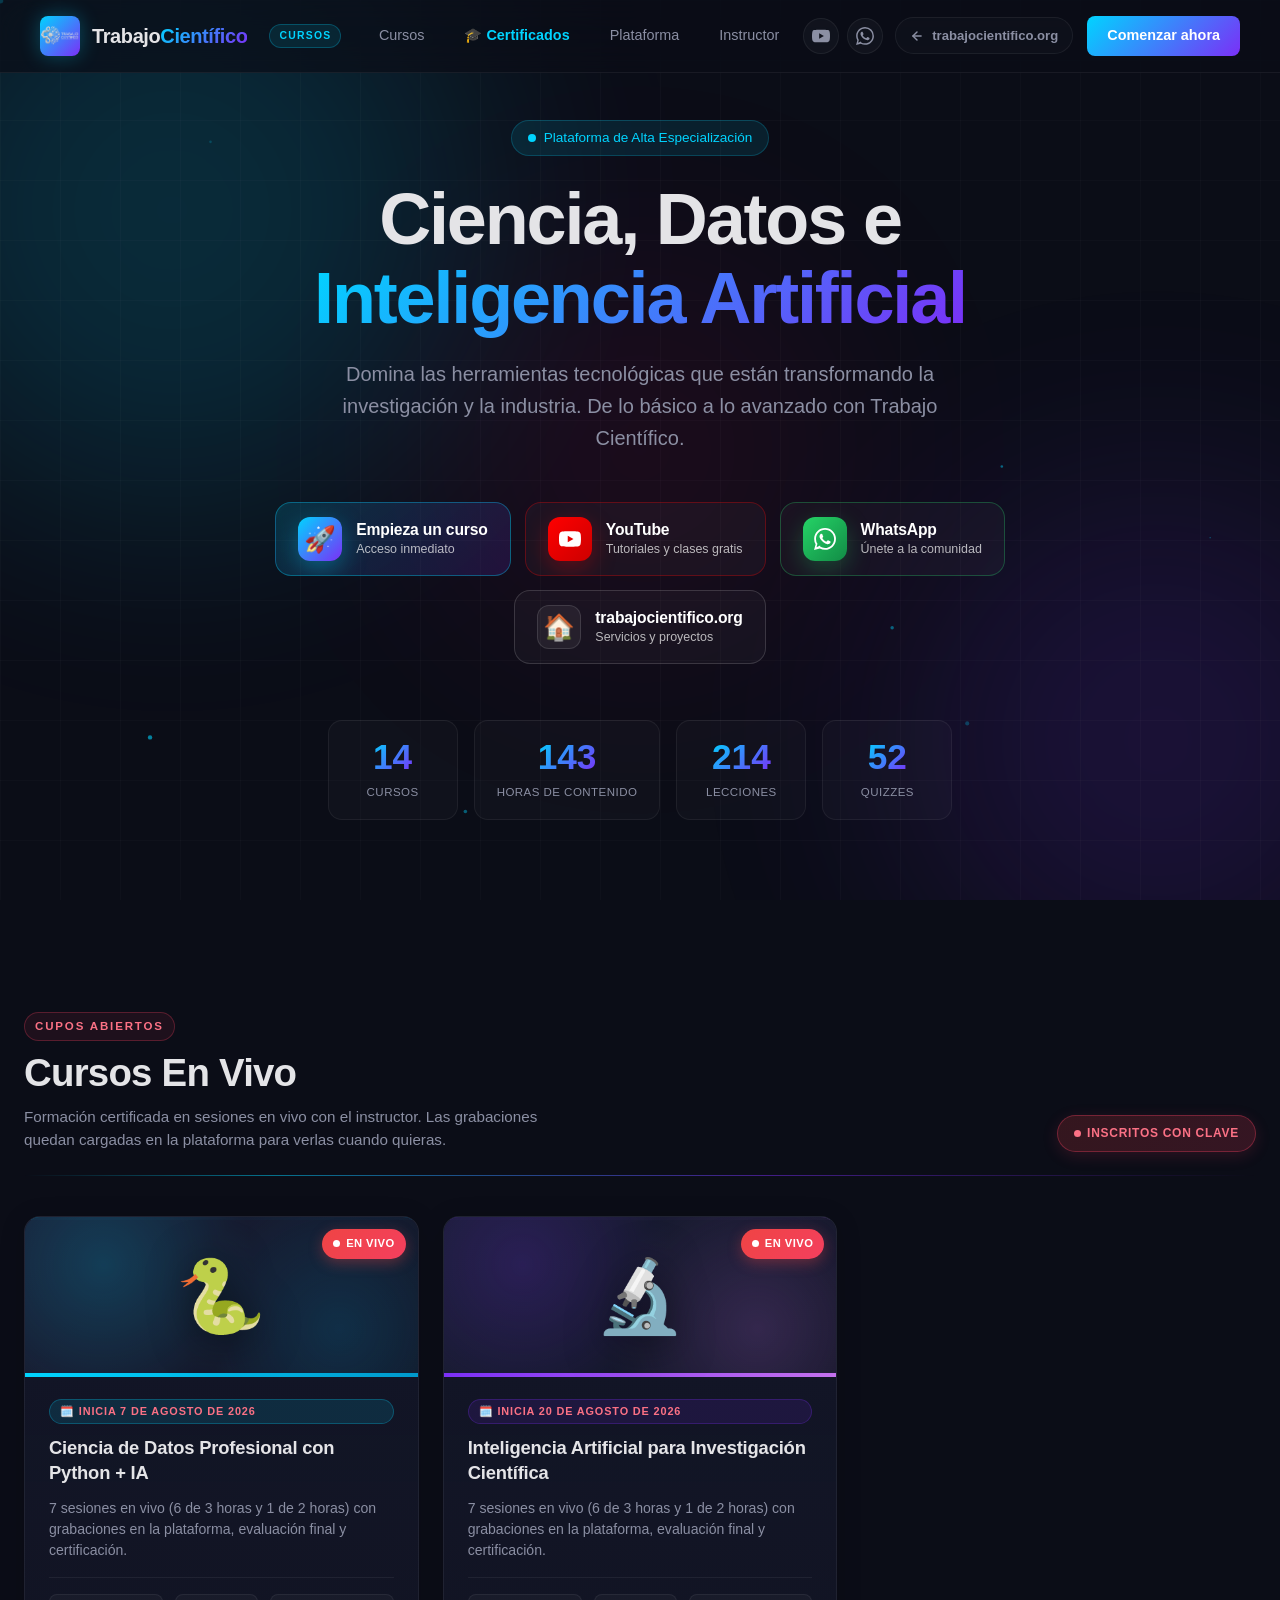
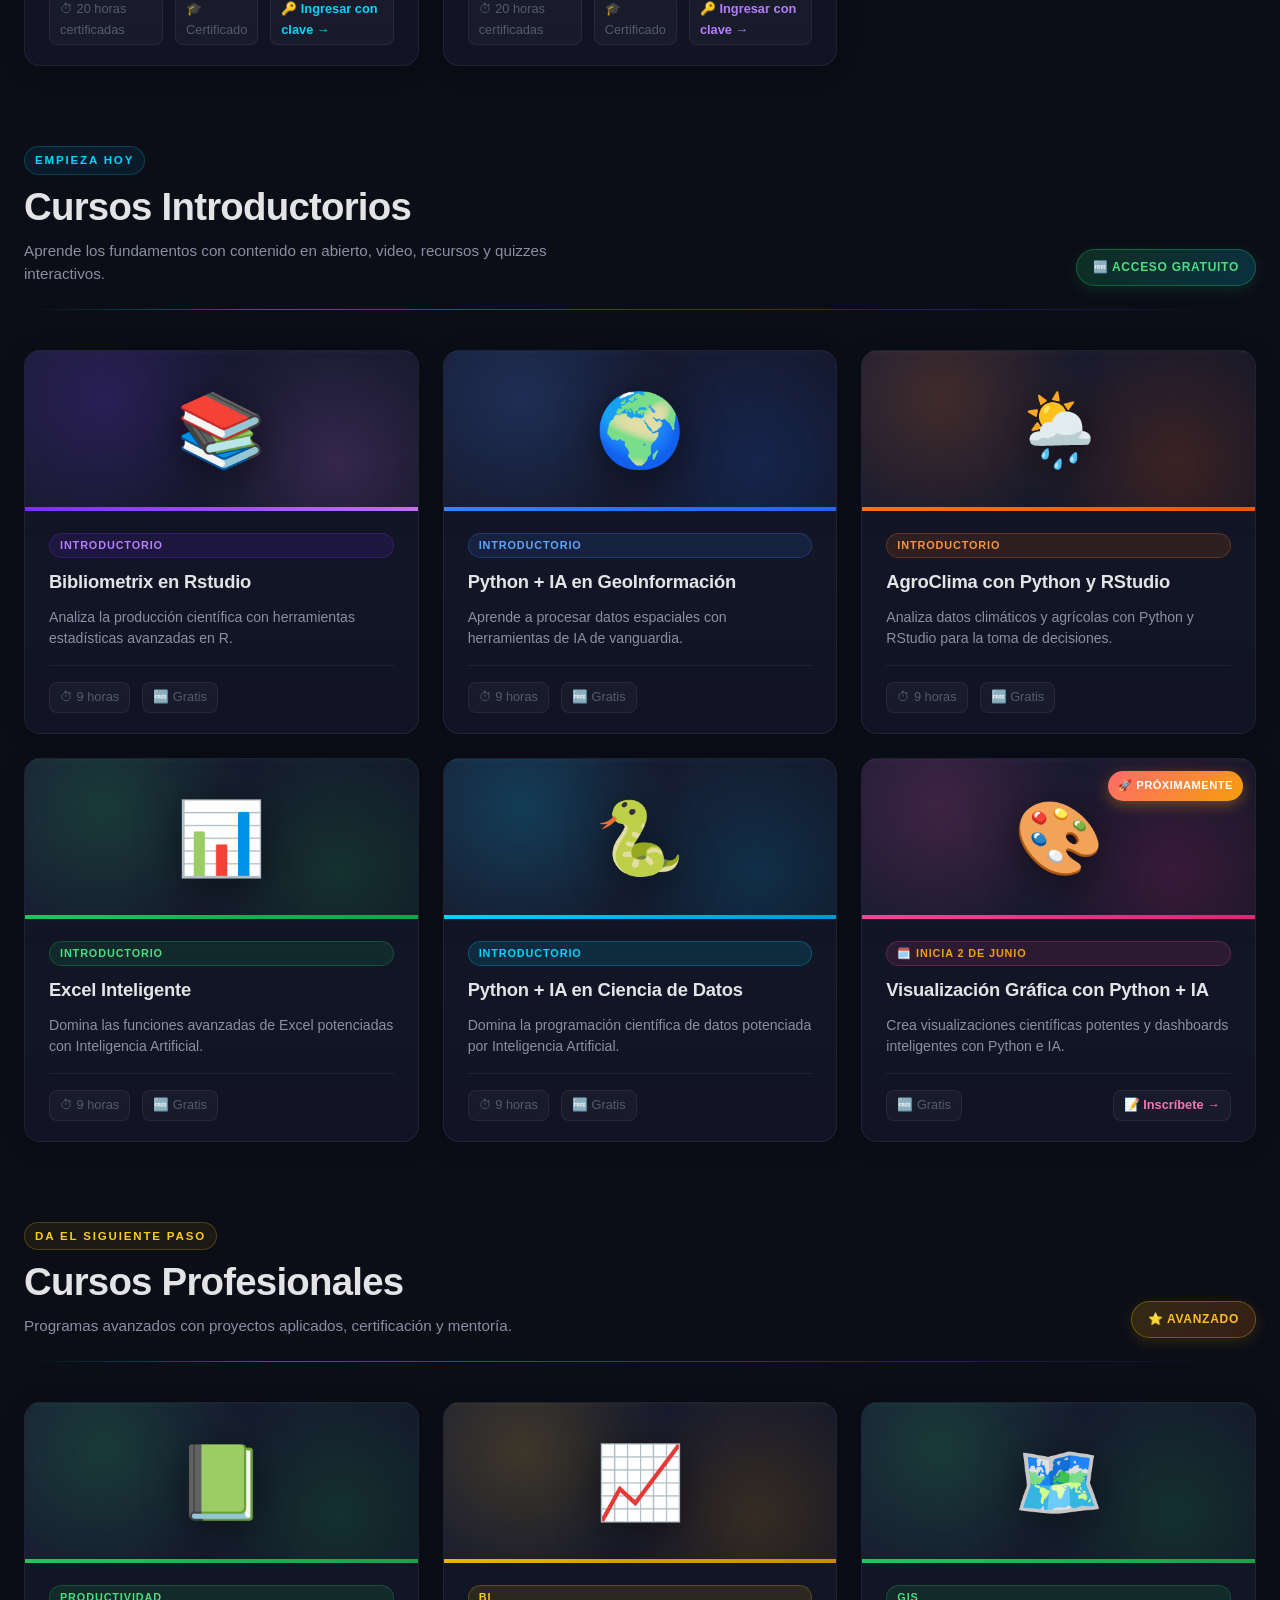
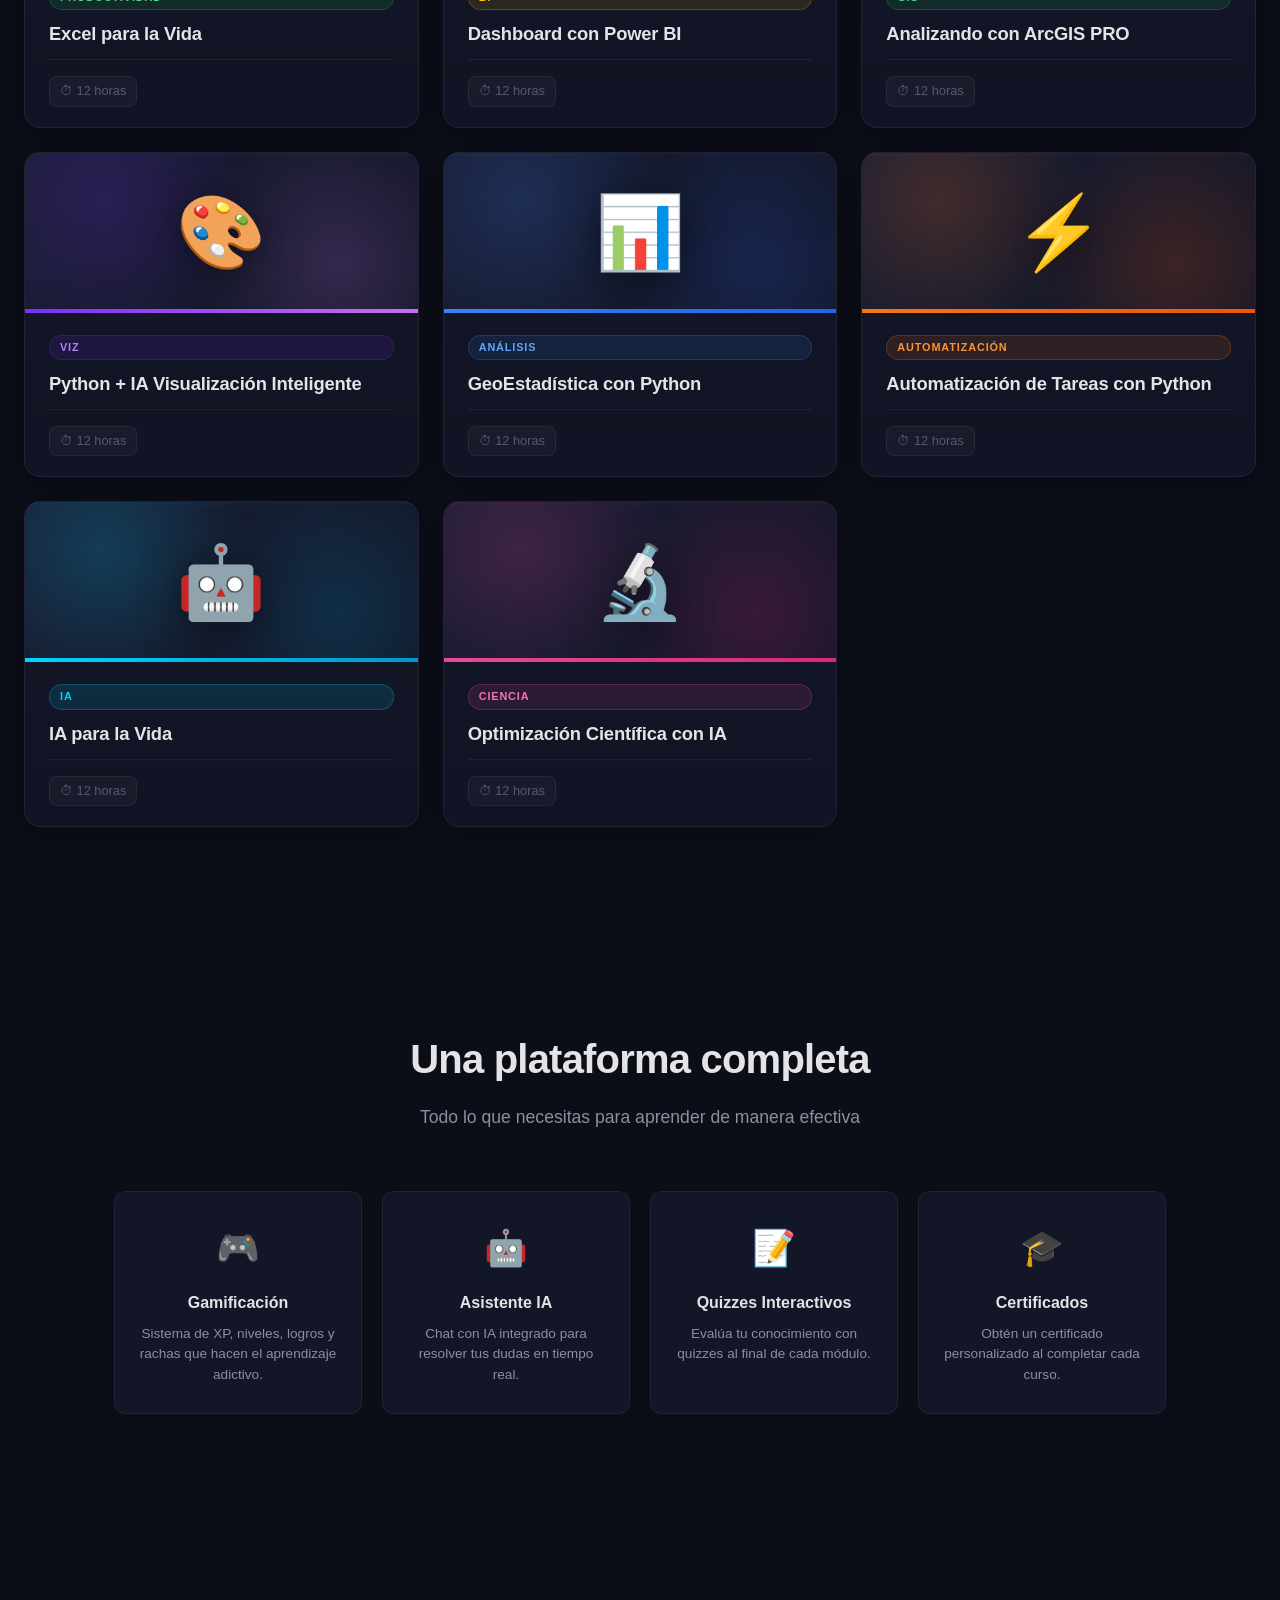
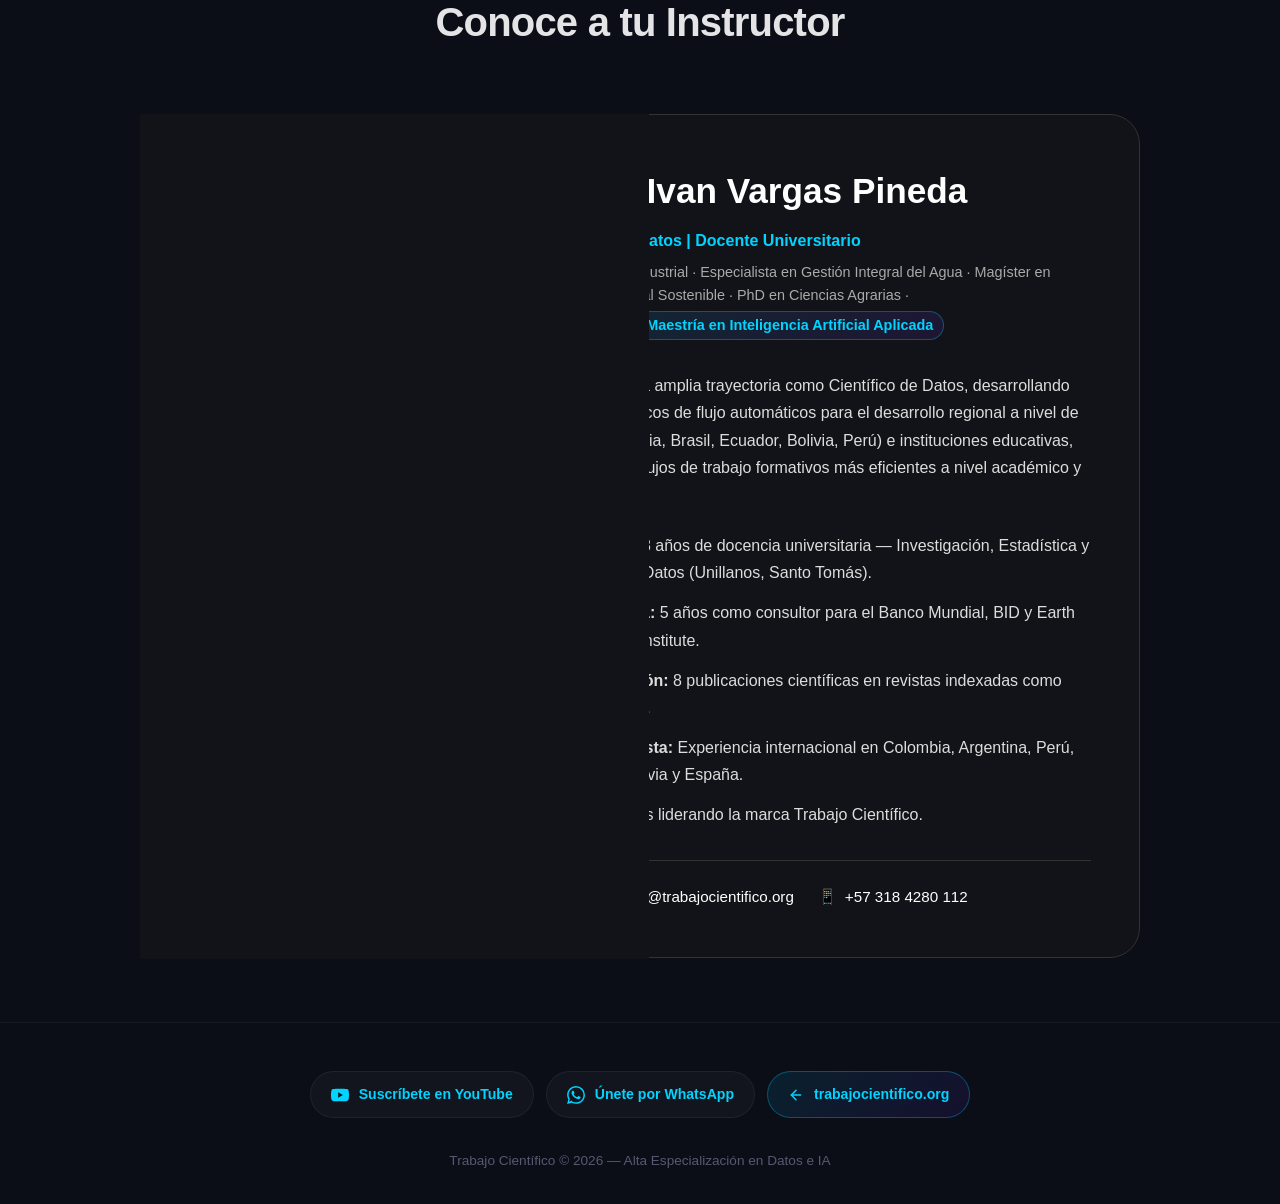
==== index.html @ 678a2b9a "agregar presentaciones" ====
<!DOCTYPE html>
<html lang="es">
<head>
  <meta charset="UTF-8">
  <meta name="viewport" content="width=device-width, initial-scale=1.0">
  <title>Trabajo Científico - Plataforma de Educación</title>
  <link rel="stylesheet" href="css/portal.css">
  <style>
    /* Estilos adicionales para el modal de acceso */
    .modal-access {
      display: none;
      position: fixed;
      top: 0;
      left: 0;
      width: 100%;
      height: 100%;
      background: rgba(0, 0, 0, 0.85);
      backdrop-filter: blur(8px);
      z-index: 2000;
      align-items: center;
      justify-content: center;
    }
    .modal-access.active {
      display: flex;
    }
    .modal-content {
      background: #1a1a1a;
      border: 1px solid #333;
      padding: 2.5rem;
      border-radius: 20px;
      width: 90%;
      max-width: 450px;
      box-shadow: 0 20px 40px rgba(0,0,0,0.5);
      position: relative;
    }
    .modal-close {
      position: absolute;
      top: 15px;
      right: 15px;
      background: none;
      border: none;
      color: #666;
      font-size: 1.5rem;
      cursor: pointer;
    }
    .modal-header h2 {
      margin-top: 0;
      color: #fff;
      font-size: 1.8rem;
    }
    .modal-header p {
      color: #aaa;
      margin-bottom: 2rem;
    }
    .form-group {
      margin-bottom: 1.5rem;
    }
    .form-group label {
      display: block;
      color: #ddd;
      margin-bottom: 0.5rem;
      font-size: 0.9rem;
    }
    .form-group input {
      width: 100%;
      padding: 0.8rem;
      background: #252525;
      border: 1px solid #444;
      border-radius: 8px;
      color: #fff;
      font-size: 1rem;
    }
    .btn-access {
      width: 100%;
      padding: 1rem;
      background: linear-gradient(135deg, #00d4ff 0%, #0055ff 100%);
      border: none;
      border-radius: 8px;
      color: #fff;
      font-weight: 600;
      cursor: pointer;
      transition: transform 0.2s;
    }
    .btn-access:hover {
      transform: translateY(-2px);
    }
    .error-msg {
      color: #ff4d4d;
      font-size: 0.85rem;
      margin-top: 0.5rem;
      display: none;
    }
    /* Section divider: deja que portal.css lo controle */

    /* Estilos Sección Instructor */
    .instructor-section {
      padding: 6rem 5% 4rem;
    }
    .instructor-card {
      background: rgba(26, 26, 26, 0.5);
      border: 1px solid #333;
      border-radius: 30px;
      padding: 3rem;
      backdrop-filter: blur(10px);
      max-width: 1000px;
      margin: 0 auto;
    }
    .instructor-grid {
      display: grid;
      grid-template-columns: 300px 1fr;
      gap: 3rem;
    }
    @media (max-width: 850px) {
      .instructor-grid { grid-template-columns: 1fr; text-align: center; }
      .instructor-highlights { text-align: left; }
      .instructor-contact { justify-content: center; }
    }
    .instructor-placeholder-img {
      width: 250px;
      height: 250px;
      background: linear-gradient(135deg, #00d4ff 0%, #0055ff 100%);
      border-radius: 20px;
      display: flex;
      align-items: center;
      justify-content: center;
      font-size: 5rem;
      margin: 0 auto 2rem;
      box-shadow: 0 15px 35px rgba(0, 85, 255, 0.3);
    }
    .instructor-socials {
      display: flex;
      justify-content: center;
      gap: 1rem;
    }
    .social-link {
      width: 40px;
      height: 40px;
      background: #252525;
      border-radius: 10px;
      display: flex;
      align-items: center;
      justify-content: center;
      color: #fff;
      text-decoration: none;
      font-weight: bold;
      transition: all 0.3s;
      border: 1px solid #333;
    }
    .social-link:hover {
      background: #00d4ff;
      transform: translateY(-3px);
      box-shadow: 0 5px 15px rgba(0, 212, 255, 0.4);
    }
    .instructor-header-info h3 {
      font-size: 2.2rem;
      margin: 0 0 0.5rem;
      color: #fff;
    }
    .instructor-titles {
      color: #00d4ff;
      font-weight: 600;
      margin-bottom: 0.5rem;
    }
    .instructor-degrees {
      font-size: 0.9rem;
      color: #aaa;
      margin-bottom: 2rem;
    }
    .instructor-current-study {
      color: #00d4ff;
      font-weight: 600;
      background: linear-gradient(135deg, rgba(0, 212, 255, 0.12), rgba(123, 47, 247, 0.12));
      padding: 2px 10px;
      border-radius: 999px;
      border: 1px solid rgba(0, 212, 255, 0.3);
      white-space: nowrap;
      display: inline-block;
      margin-top: 4px;
    }
    .instructor-cv-link {
      display: inline-flex;
      align-items: center;
      gap: 8px;
      margin-top: 1.25rem;
      padding: 10px 18px;
      color: #fff;
      text-decoration: none;
      font-size: 0.88rem;
      font-weight: 600;
      border-radius: 999px;
      background: linear-gradient(135deg, rgba(0, 212, 255, 0.12), rgba(123, 47, 247, 0.12));
      border: 1px solid rgba(0, 212, 255, 0.35);
      transition: all 0.25s ease;
    }
    .instructor-cv-link:hover {
      transform: translateY(-2px);
      border-color: rgba(0, 212, 255, 0.6);
      box-shadow: 0 8px 22px rgba(0, 212, 255, 0.25);
      color: #00d4ff;
    }
    .instructor-cv-link svg {
      transition: transform 0.25s ease;
    }
    .instructor-cv-link:hover svg {
      transform: translateY(-1px);
    }
    .instructor-bio {
      color: #ddd;
      line-height: 1.7;
      margin-bottom: 2rem;
    }
    .instructor-highlights {
      list-style: none;
      padding: 0;
      margin: 1.5rem 0;
    }
    .instructor-highlights li {
      margin-bottom: 0.8rem;
      padding-left: 1.5rem;
      position: relative;
    }
    .instructor-highlights li::before {
      content: '✓';
      position: absolute;
      left: 0;
      color: #00d4ff;
      font-weight: bold;
    }
    .instructor-contact {
      display: flex;
      flex-wrap: wrap;
      gap: 1.5rem;
      padding-top: 1.5rem;
      border-top: 1px solid #333;
    }
    .contact-item {
      color: #fff;
      text-decoration: none;
      display: flex;
      align-items: center;
      gap: 0.5rem;
      font-size: 0.95rem;
      transition: color 0.3s;
    }
    .contact-item:hover {
      color: #00d4ff;
    }
  </style>
</head>
<body>

  <!-- Animated Background -->
  <div class="portal-bg">
    <div class="orb orb-1"></div>
    <div class="orb orb-2"></div>
    <div class="orb orb-3"></div>
  </div>
  <canvas id="particles-canvas"></canvas>

  <!-- Navbar -->
  <nav class="portal-nav" id="portal-nav">
    <a href="#" class="nav-brand">
      <img src="imagenes/logo.png" alt="Trabajo Científico" class="nav-logo" style="width:40px;height:40px;object-fit:contain;border-radius:8px;">
      <div class="nav-title">Trabajo<span>Científico</span></div>
      <span class="nav-brand-tag">Cursos</span>
    </a>
    <div class="nav-links">
      <a href="#cursos" class="nav-link">Cursos</a>
      <a href="certificados/" class="nav-link" style="color: var(--accent-cyan); font-weight: 600;">🎓 Certificados</a>
      <a href="#features" class="nav-link">Plataforma</a>
      <a href="#instructor" class="nav-link">Instructor</a>
      <div class="nav-socials">
        <a href="https://www.youtube.com/@TCientifico" target="_blank" rel="noopener" class="nav-social nav-social--yt" title="Canal de YouTube" aria-label="YouTube">
          <svg width="18" height="18" viewBox="0 0 24 24" fill="currentColor" aria-hidden="true"><path d="M23.498 6.186a3.016 3.016 0 00-2.122-2.136C19.505 3.545 12 3.545 12 3.545s-7.505 0-9.377.505A3.017 3.017 0 00.502 6.186C0 8.07 0 12 0 12s0 3.93.502 5.814a3.016 3.016 0 002.122 2.136c1.871.505 9.376.505 9.376.505s7.505 0 9.377-.505a3.015 3.015 0 002.122-2.136C24 15.93 24 12 24 12s0-3.93-.502-5.814zM9.545 15.568V8.432L15.818 12l-6.273 3.568z"/></svg>
        </a>
        <a href="https://chat.whatsapp.com/GhF8Q1NkdP07CsZGwDAoJu" target="_blank" rel="noopener" class="nav-social nav-social--wa" title="Comunidad de WhatsApp" aria-label="WhatsApp">
          <svg width="18" height="18" viewBox="0 0 24 24" fill="currentColor" aria-hidden="true"><path d="M.057 24l1.687-6.163a11.867 11.867 0 01-1.587-5.946C.16 5.335 5.495 0 12.05 0a11.817 11.817 0 018.413 3.488 11.824 11.824 0 013.48 8.414c-.003 6.555-5.338 11.89-11.893 11.89a11.9 11.9 0 01-5.688-1.448L.057 24zm6.597-3.807c1.676.995 3.276 1.591 5.392 1.592 5.448 0 9.886-4.434 9.889-9.885.002-5.462-4.415-9.89-9.881-9.892-5.452 0-9.887 4.434-9.889 9.884a9.86 9.86 0 001.595 5.39l-.999 3.648 3.893-1.737zm11.387-5.464c-.074-.124-.272-.198-.57-.347-.297-.149-1.758-.868-2.031-.967-.272-.099-.47-.149-.669.149-.198.297-.768.967-.941 1.165-.173.198-.347.223-.644.074-.297-.149-1.255-.462-2.39-1.475-.883-.788-1.48-1.761-1.653-2.059-.173-.297-.018-.458.13-.606.134-.133.297-.347.446-.521.151-.172.2-.296.3-.495.099-.198.05-.372-.025-.521-.075-.149-.669-1.612-.916-2.207-.242-.579-.487-.501-.669-.51l-.57-.01c-.198 0-.52.074-.792.372-.272.297-1.04 1.016-1.04 2.479 0 1.462 1.065 2.875 1.213 3.074.149.198 2.095 3.2 5.076 4.487.709.306 1.263.489 1.694.626.712.226 1.36.194 1.872.118.571-.085 1.758-.719 2.006-1.413.248-.694.248-1.289.173-1.413z"/></svg>
        </a>
      </div>
      <a href="https://trabajocientifico.org/" class="nav-back" title="Volver al sitio principal">
        <svg width="14" height="14" viewBox="0 0 24 24" fill="none" stroke="currentColor" stroke-width="2.5" stroke-linecap="round" stroke-linejoin="round" aria-hidden="true"><path d="M19 12H5"/><path d="M12 19l-7-7 7-7"/></svg>
        <span>trabajocientifico.org</span>
      </a>
      <a href="#cursos" class="nav-cta">Comenzar ahora</a>
    </div>
    <div class="nav-socials nav-socials--mobile">
      <a href="https://www.youtube.com/@TCientifico" target="_blank" rel="noopener" class="nav-social nav-social--yt" title="YouTube" aria-label="YouTube">
        <svg width="18" height="18" viewBox="0 0 24 24" fill="currentColor" aria-hidden="true"><path d="M23.498 6.186a3.016 3.016 0 00-2.122-2.136C19.505 3.545 12 3.545 12 3.545s-7.505 0-9.377.505A3.017 3.017 0 00.502 6.186C0 8.07 0 12 0 12s0 3.93.502 5.814a3.016 3.016 0 002.122 2.136c1.871.505 9.376.505 9.376.505s7.505 0 9.377-.505a3.015 3.015 0 002.122-2.136C24 15.93 24 12 24 12s0-3.93-.502-5.814zM9.545 15.568V8.432L15.818 12l-6.273 3.568z"/></svg>
      </a>
      <a href="https://chat.whatsapp.com/GhF8Q1NkdP07CsZGwDAoJu" target="_blank" rel="noopener" class="nav-social nav-social--wa" title="WhatsApp" aria-label="WhatsApp">
        <svg width="18" height="18" viewBox="0 0 24 24" fill="currentColor" aria-hidden="true"><path d="M.057 24l1.687-6.163a11.867 11.867 0 01-1.587-5.946C.16 5.335 5.495 0 12.05 0a11.817 11.817 0 018.413 3.488 11.824 11.824 0 013.48 8.414c-.003 6.555-5.338 11.89-11.893 11.89a11.9 11.9 0 01-5.688-1.448L.057 24zm6.597-3.807c1.676.995 3.276 1.591 5.392 1.592 5.448 0 9.886-4.434 9.889-9.885.002-5.462-4.415-9.89-9.881-9.892-5.452 0-9.887 4.434-9.889 9.884a9.86 9.86 0 001.595 5.39l-.999 3.648 3.893-1.737zm11.387-5.464c-.074-.124-.272-.198-.57-.347-.297-.149-1.758-.868-2.031-.967-.272-.099-.47-.149-.669.149-.198.297-.768.967-.941 1.165-.173.198-.347.223-.644.074-.297-.149-1.255-.462-2.39-1.475-.883-.788-1.48-1.761-1.653-2.059-.173-.297-.018-.458.13-.606.134-.133.297-.347.446-.521.151-.172.2-.296.3-.495.099-.198.05-.372-.025-.521-.075-.149-.669-1.612-.916-2.207-.242-.579-.487-.501-.669-.51l-.57-.01c-.198 0-.52.074-.792.372-.272.297-1.04 1.016-1.04 2.479 0 1.462 1.065 2.875 1.213 3.074.149.198 2.095 3.2 5.076 4.487.709.306 1.263.489 1.694.626.712.226 1.36.194 1.872.118.571-.085 1.758-.719 2.006-1.413.248-.694.248-1.289.173-1.413z"/></svg>
      </a>
      <a href="https://trabajocientifico.org/" class="nav-back nav-back--mobile" title="Volver al sitio principal" aria-label="Volver a trabajocientifico.org">
        <svg width="14" height="14" viewBox="0 0 24 24" fill="none" stroke="currentColor" stroke-width="2.5" stroke-linecap="round" stroke-linejoin="round" aria-hidden="true"><path d="M19 12H5"/><path d="M12 19l-7-7 7-7"/></svg>
        <span>.org</span>
      </a>
    </div>
  </nav>

  <!-- Hero -->
  <section class="hero">
    <div class="hero-badge">
      <span class="pulse-dot"></span>
      Plataforma de Alta Especialización
    </div>
    <h1>Ciencia, Datos e<br><span class="gradient-text">Inteligencia Artificial</span></h1>
    <p class="hero-subtitle">Domina las herramientas tecnológicas que están transformando la investigación y la industria. De lo básico a lo avanzado con Trabajo Científico.</p>

    <div class="hero-ctas">
      <a href="#cursos" class="hero-cta hero-cta--primary">
        <span class="hero-cta-icon">🚀</span>
        <span class="hero-cta-text">
          <strong>Empieza un curso</strong>
          <small>Acceso inmediato</small>
        </span>
      </a>
      <a href="https://www.youtube.com/@TCientifico" target="_blank" rel="noopener" class="hero-cta hero-cta--yt">
        <span class="hero-cta-icon">
          <svg width="22" height="22" viewBox="0 0 24 24" fill="currentColor" aria-hidden="true"><path d="M23.498 6.186a3.016 3.016 0 00-2.122-2.136C19.505 3.545 12 3.545 12 3.545s-7.505 0-9.377.505A3.017 3.017 0 00.502 6.186C0 8.07 0 12 0 12s0 3.93.502 5.814a3.016 3.016 0 002.122 2.136c1.871.505 9.376.505 9.376.505s7.505 0 9.377-.505a3.015 3.015 0 002.122-2.136C24 15.93 24 12 24 12s0-3.93-.502-5.814zM9.545 15.568V8.432L15.818 12l-6.273 3.568z"/></svg>
        </span>
        <span class="hero-cta-text">
          <strong>YouTube</strong>
          <small>Tutoriales y clases gratis</small>
        </span>
      </a>
      <a href="https://chat.whatsapp.com/GhF8Q1NkdP07CsZGwDAoJu" target="_blank" rel="noopener" class="hero-cta hero-cta--wa">
        <span class="hero-cta-icon">
          <svg width="22" height="22" viewBox="0 0 24 24" fill="currentColor" aria-hidden="true"><path d="M.057 24l1.687-6.163a11.867 11.867 0 01-1.587-5.946C.16 5.335 5.495 0 12.05 0a11.817 11.817 0 018.413 3.488 11.824 11.824 0 013.48 8.414c-.003 6.555-5.338 11.89-11.893 11.89a11.9 11.9 0 01-5.688-1.448L.057 24zm6.597-3.807c1.676.995 3.276 1.591 5.392 1.592 5.448 0 9.886-4.434 9.889-9.885.002-5.462-4.415-9.89-9.881-9.892-5.452 0-9.887 4.434-9.889 9.884a9.86 9.86 0 001.595 5.39l-.999 3.648 3.893-1.737zm11.387-5.464c-.074-.124-.272-.198-.57-.347-.297-.149-1.758-.868-2.031-.967-.272-.099-.47-.149-.669.149-.198.297-.768.967-.941 1.165-.173.198-.347.223-.644.074-.297-.149-1.255-.462-2.39-1.475-.883-.788-1.48-1.761-1.653-2.059-.173-.297-.018-.458.13-.606.134-.133.297-.347.446-.521.151-.172.2-.296.3-.495.099-.198.05-.372-.025-.521-.075-.149-.669-1.612-.916-2.207-.242-.579-.487-.501-.669-.51l-.57-.01c-.198 0-.52.074-.792.372-.272.297-1.04 1.016-1.04 2.479 0 1.462 1.065 2.875 1.213 3.074.149.198 2.095 3.2 5.076 4.487.709.306 1.263.489 1.694.626.712.226 1.36.194 1.872.118.571-.085 1.758-.719 2.006-1.413.248-.694.248-1.289.173-1.413z"/></svg>
        </span>
        <span class="hero-cta-text">
          <strong>WhatsApp</strong>
          <small>Únete a la comunidad</small>
        </span>
      </a>
      <a href="https://trabajocientifico.org/" class="hero-cta hero-cta--site">
        <span class="hero-cta-icon">🏠</span>
        <span class="hero-cta-text">
          <strong>trabajocientifico.org</strong>
          <small>Servicios y proyectos</small>
        </span>
      </a>
    </div>

    <div class="hero-stats">
      <div class="hero-stat">
        <span class="hero-stat-number count-up" data-target="14">0</span>
        <span class="hero-stat-label">Cursos</span>
      </div>
      <div class="hero-stat">
        <span class="hero-stat-number count-up" data-target="190">0</span>
        <span class="hero-stat-label">Horas de contenido</span>
      </div>
      <div class="hero-stat">
        <span class="hero-stat-number count-up" data-target="214">0</span>
        <span class="hero-stat-label">Lecciones</span>
      </div>
      <div class="hero-stat">
        <span class="hero-stat-number count-up" data-target="52">0</span>
        <span class="hero-stat-label">Quizzes</span>
      </div>
    </div>
  </section>

  <!-- Courses Section -->
  <section class="courses-section" id="cursos">

    <!-- CURSOS EN VIVO (acceso con clave) -->
    <div class="section-divider reveal section-divider--live">
      <div class="section-divider-text">
        <span class="section-eyebrow">Cupos abiertos</span>
        <h2>Cursos <span class="gradient-text">En Vivo</span></h2>
        <p class="section-subtitle">Formación certificada en sesiones en vivo con el instructor. Las grabaciones quedan cargadas en la plataforma para verlas cuando quieras.</p>
      </div>
      <span class="badge-live"><span class="live-dot"></span> Inscritos con clave</span>
    </div>

    <div class="courses-grid">
      <!-- Curso en vivo 1: Ciencia de Datos Profesional con Python + IA -->
      <a href="#" class="course-card reveal live" data-theme="cyan" data-lessons="7" onclick="openAccessModal(event, 'ciencia-datos-profesional-ia', 'Ciencia de Datos Profesional con Python + IA', 'ciencia07')">
        <div class="card-thumbnail">
          <span class="card-icon">🐍</span>
          <span class="card-live-badge"><span class="live-dot"></span> En vivo</span>
          <div class="card-gradient-bar"></div>
        </div>
        <div class="card-body">
          <span class="card-category">🗓️ Inicia 7 de agosto de 2026</span>
          <h3 class="card-title">Ciencia de Datos Profesional con Python + IA</h3>
          <p class="card-description">7 sesiones en vivo (6 de 3 horas y 1 de 2 horas) con grabaciones en la plataforma, evaluación final y certificación.</p>
          <div class="card-meta">
            <span class="card-meta-item">⏱ 20 horas certificadas</span>
            <span class="card-meta-item">🎓 Certificado</span>
            <span class="card-meta-item card-meta-cta">🔑 Ingresar con clave →</span>
          </div>
        </div>
      </a>

      <!-- Curso en vivo 2: Inteligencia Artificial para Investigación Científica -->
      <a href="#" class="course-card reveal live" data-theme="purple" data-lessons="7" onclick="openAccessModal(event, 'ia-investigacion-cientifica', 'Inteligencia Artificial para Investigación Científica', 'investigacion20')">
        <div class="card-thumbnail">
          <span class="card-icon">🔬</span>
          <span class="card-live-badge"><span class="live-dot"></span> En vivo</span>
          <div class="card-gradient-bar"></div>
        </div>
        <div class="card-body">
          <span class="card-category">🗓️ Inicia 20 de agosto de 2026</span>
          <h3 class="card-title">Inteligencia Artificial para Investigación Científica</h3>
          <p class="card-description">7 sesiones en vivo (6 de 3 horas y 1 de 2 horas) con grabaciones en la plataforma, evaluación final y certificación.</p>
          <div class="card-meta">
            <span class="card-meta-item">⏱ 20 horas certificadas</span>
            <span class="card-meta-item">🎓 Certificado</span>
            <span class="card-meta-item card-meta-cta">🔑 Ingresar con clave →</span>
          </div>
        </div>
      </a>
    </div>

    <!-- CURSOS GRATUITOS -->
    <div class="section-divider reveal">
      <div class="section-divider-text">
        <span class="section-eyebrow">Empieza hoy</span>
        <h2>Cursos <span class="gradient-text">Introductorios</span></h2>
        <p class="section-subtitle">Aprende los fundamentos con contenido en abierto, video, recursos y quizzes interactivos.</p>
      </div>
      <span class="badge-free">🆓 Acceso Gratuito</span>
    </div>

    <div class="courses-grid">
      <!-- Curso Gratis 1: Bibliometrix en Rstudio -->
      <a href="#" class="course-card reveal" data-theme="purple" onclick="openAccessModal(event, 'bibliometrix-rstudio', 'Bibliometrix en Rstudio', 'bibliometrix21', true)">
        <div class="card-thumbnail">
          <span class="card-icon">📚</span>
          <div class="card-gradient-bar"></div>
        </div>
        <div class="card-body">
          <span class="card-category">Introductorio</span>
          <h3 class="card-title">Bibliometrix en Rstudio</h3>
          <p class="card-description">Analiza la producción científica con herramientas estadísticas avanzadas en R.</p>
          <div class="card-meta">
            <span class="card-meta-item">⏱ 9 horas</span>
            <span class="card-meta-item">🆓 Gratis</span>
          </div>
        </div>
      </a>

      <!-- Curso Gratis 2: Python + IA GeoInformación -->
      <a href="#" class="course-card reveal" data-theme="blue" onclick="openAccessModal(event, 'python-ia-geoinfo', 'Python + IA en GeoInformación', 'python24', true)">
        <div class="card-thumbnail">
          <span class="card-icon">🌍</span>
          <div class="card-gradient-bar"></div>
        </div>
        <div class="card-body">
          <span class="card-category">Introductorio</span>
          <h3 class="card-title">Python + IA en GeoInformación</h3>
          <p class="card-description">Aprende a procesar datos espaciales con herramientas de IA de vanguardia.</p>
          <div class="card-meta">
            <span class="card-meta-item">⏱ 9 horas</span>
            <span class="card-meta-item">🆓 Gratis</span>
          </div>
        </div>
      </a>

      <!-- Curso Gratis 3: AgroClima con Python y RStudio -->
      <a href="#" class="course-card reveal" data-theme="orange" onclick="openAccessModal(event, 'agroclima-python-r', 'AgroClima con Python y RStudio', 'agroclima25', true)">
        <div class="card-thumbnail">
          <span class="card-icon">🌦️</span>
          <div class="card-gradient-bar"></div>
        </div>
        <div class="card-body">
          <span class="card-category">Introductorio</span>
          <h3 class="card-title">AgroClima con Python y RStudio</h3>
          <p class="card-description">Analiza datos climáticos y agrícolas con Python y RStudio para la toma de decisiones.</p>
          <div class="card-meta">
            <span class="card-meta-item">⏱ 9 horas</span>
            <span class="card-meta-item">🆓 Gratis</span>
          </div>
        </div>
      </a>

      <!-- Curso Gratis 4: Excel Inteligente -->
      <a href="#" class="course-card reveal" data-theme="green" onclick="openAccessModal(event, 'excel-inteligente', 'Excel Inteligente', 'excel25', true)">
        <div class="card-thumbnail">
          <span class="card-icon">📊</span>
          <div class="card-gradient-bar"></div>
        </div>
        <div class="card-body">
          <span class="card-category">Introductorio</span>
          <h3 class="card-title">Excel Inteligente</h3>
          <p class="card-description">Domina las funciones avanzadas de Excel potenciadas con Inteligencia Artificial.</p>
          <div class="card-meta">
            <span class="card-meta-item">⏱ 9 horas</span>
            <span class="card-meta-item">🆓 Gratis</span>
          </div>
        </div>
      </a>

      <!-- Curso Gratis 5: Python + IA en Ciencia de Datos -->
      <a href="#" class="course-card reveal" data-theme="cyan" onclick="openAccessModal(event, 'python-ia-ciencia-datos', 'Python + IA en Ciencia de Datos', 'ciencia26', true)">
        <div class="card-thumbnail">
          <span class="card-icon">🐍</span>
          <div class="card-gradient-bar"></div>
        </div>
        <div class="card-body">
          <span class="card-category">Introductorio</span>
          <h3 class="card-title">Python + IA en Ciencia de Datos</h3>
          <p class="card-description">Domina la programación científica de datos potenciada por Inteligencia Artificial.</p>
          <div class="card-meta">
            <span class="card-meta-item">⏱ 9 horas</span>
            <span class="card-meta-item">🆓 Gratis</span>
          </div>
        </div>
      </a>

      <!-- Curso Gratis 6: Visualización Gráfica con Python + IA (Próximamente — inicia 2 junio) -->
      <a href="https://luma.com/o89tyagn" target="_blank" rel="noopener" class="course-card reveal upcoming" data-theme="pink">
        <div class="card-thumbnail">
          <span class="card-icon">🎨</span>
          <span class="card-upcoming-badge">🚀 Próximamente</span>
          <div class="card-gradient-bar"></div>
        </div>
        <div class="card-body">
          <span class="card-category">🗓️ Inicia 2 de junio</span>
          <h3 class="card-title">Visualización Gráfica con Python + IA</h3>
          <p class="card-description">Crea visualizaciones científicas potentes y dashboards inteligentes con Python e IA.</p>
          <div class="card-meta">
            <span class="card-meta-item">🆓 Gratis</span>
            <span class="card-meta-item card-meta-cta">📝 Inscríbete →</span>
          </div>
        </div>
      </a>
    </div>

    <!-- CURSOS PROFESIONALES -->
    <div class="section-divider reveal section-divider--pro">
      <div class="section-divider-text">
        <span class="section-eyebrow">Da el siguiente paso</span>
        <h2>Cursos <span class="gradient-text">Profesionales</span></h2>
        <p class="section-subtitle">Programas avanzados con proyectos aplicados, certificación y mentoría.</p>
      </div>
      <span class="badge-pro">⭐ Avanzado</span>
    </div>

    <div class="courses-grid">
      <!-- Curso Pro 1: Excel -->
      <a href="#" class="course-card reveal" data-theme="green" onclick="openAccessModal(event, 'excel-vida', 'Excel para la Vida', 'excel15')">
        <div class="card-thumbnail"><span class="card-icon">📗</span><div class="card-gradient-bar"></div></div>
        <div class="card-body">
          <span class="card-category">Productividad</span>
          <h3 class="card-title">Excel para la Vida</h3>
          <div class="card-meta"><span class="card-meta-item">⏱ 12 horas</span></div>
        </div>
      </a>

      <!-- Curso Pro 2: Power BI -->
      <a href="#" class="course-card reveal" data-theme="yellow" onclick="openAccessModal(event, 'dashboard-powerbi', 'Dashboard con Power BI', 'dashboard19')">
        <div class="card-thumbnail"><span class="card-icon">📈</span><div class="card-gradient-bar"></div></div>
        <div class="card-body">
          <span class="card-category">BI</span>
          <h3 class="card-title">Dashboard con Power BI</h3>
          <div class="card-meta"><span class="card-meta-item">⏱ 12 horas</span></div>
        </div>
      </a>

      <!-- Curso Pro 3: ArcGIS Pro -->
      <a href="#" class="course-card reveal" data-theme="green" onclick="openAccessModal(event, 'arcgis-pro', 'ArcGIS PRO', 'arcgis9')">
        <div class="card-thumbnail"><span class="card-icon">🗺️</span><div class="card-gradient-bar"></div></div>
        <div class="card-body">
          <span class="card-category">GIS</span>
          <h3 class="card-title">Analizando con ArcGIS PRO</h3>
          <div class="card-meta"><span class="card-meta-item">⏱ 12 horas</span></div>
        </div>
      </a>

      <!-- Curso Pro 4: Viz Inteligente -->
      <a href="#" class="course-card reveal" data-theme="purple" onclick="openAccessModal(event, 'python-ia-viz', 'Python + IA para Visualización Inteligente', 'python36')">
        <div class="card-thumbnail"><span class="card-icon">🎨</span><div class="card-gradient-bar"></div></div>
        <div class="card-body">
          <span class="card-category">Viz</span>
          <h3 class="card-title">Python + IA Visualización Inteligente</h3>
          <div class="card-meta"><span class="card-meta-item">⏱ 12 horas</span></div>
        </div>
      </a>

      <!-- Curso Pro 5: GeoEstadistica -->
      <a href="#" class="course-card reveal" data-theme="blue" onclick="openAccessModal(event, 'geoestadistica-python', 'GeoEstadística con Python', 'geoestadistica23')">
        <div class="card-thumbnail"><span class="card-icon">📊</span><div class="card-gradient-bar"></div></div>
        <div class="card-body">
          <span class="card-category">Análisis</span>
          <h3 class="card-title">GeoEstadística con Python</h3>
          <div class="card-meta"><span class="card-meta-item">⏱ 12 horas</span></div>
        </div>
      </a>

      <!-- Curso Pro 6: Automatizacion -->
      <a href="#" class="course-card reveal" data-theme="orange" onclick="openAccessModal(event, 'automatizacion-python', 'Automatización de Tareas con Python', 'automatizacion31')">
        <div class="card-thumbnail"><span class="card-icon">⚡</span><div class="card-gradient-bar"></div></div>
        <div class="card-body">
          <span class="card-category">Automatización</span>
          <h3 class="card-title">Automatización de Tareas con Python</h3>
          <div class="card-meta"><span class="card-meta-item">⏱ 12 horas</span></div>
        </div>
      </a>

      <!-- Curso Pro 7: IA Vida -->
      <a href="#" class="course-card reveal" data-theme="cyan" onclick="openAccessModal(event, 'ia-vida', 'IA para la Vida', 'ia12')">
        <div class="card-thumbnail"><span class="card-icon">🤖</span><div class="card-gradient-bar"></div></div>
        <div class="card-body">
          <span class="card-category">IA</span>
          <h3 class="card-title">IA para la Vida</h3>
          <div class="card-meta"><span class="card-meta-item">⏱ 12 horas</span></div>
        </div>
      </a>

      <!-- Curso Pro 8: Optimizacion -->
      <a href="#" class="course-card reveal" data-theme="pink" onclick="openAccessModal(event, 'optimizacion-ia', 'Optimización Científica con IA', 'optimizacion27')">
        <div class="card-thumbnail"><span class="card-icon">🔬</span><div class="card-gradient-bar"></div></div>
        <div class="card-body">
          <span class="card-category">Ciencia</span>
          <h3 class="card-title">Optimización Científica con IA</h3>
          <div class="card-meta"><span class="card-meta-item">⏱ 12 horas</span></div>
        </div>
      </a>
    </div>
  </section>

  <!-- Access Modal -->
  <div id="access-modal" class="modal-access">
    <div class="modal-content">
      <button class="modal-close" onclick="closeAccessModal()">&times;</button>
      <div class="modal-header">
        <h2 id="modal-course-title">Acceso al Curso</h2>
        <p id="modal-subtitle">Ingresa tus datos para continuar</p>
      </div>
      <form id="access-form" onsubmit="handleAccess(event)">
        <input type="hidden" id="target-course-id">
        <input type="hidden" id="target-course-pass">
        <input type="hidden" id="is-free-course">

        <div class="form-group">
          <label>Nombre Completo</label>
          <input type="text" id="user-name" required placeholder="Tu nombre">
        </div>
        <div class="form-group">
          <label>Correo Electrónico</label>
          <input type="email" id="user-email" required placeholder="tu@correo.com">
        </div>
        <div class="form-group" id="pass-field-group">
          <label>Clave de Acceso</label>
          <input type="password" id="user-pass" placeholder="Clave del curso">
          <p id="error-msg" class="error-msg">Clave incorrecta. Por favor verifica.</p>
        </div>

        <button type="submit" class="btn-access" id="btn-access-submit">Ingresar al Curso</button>
      </form>
    </div>
  </div>

  <!-- Features Section -->
  <section class="features-section" id="features">
    <div class="section-header reveal">
      <h2>Una plataforma <span class="gradient-text">completa</span></h2>
      <p>Todo lo que necesitas para aprender de manera efectiva</p>
    </div>
    <div class="features-grid">
      <div class="feature-card reveal">
        <span class="feature-icon">🎮</span>
        <h3 class="feature-title">Gamificación</h3>
        <p class="feature-desc">Sistema de XP, niveles, logros y rachas que hacen el aprendizaje adictivo.</p>
      </div>
      <div class="feature-card reveal">
        <span class="feature-icon">🤖</span>
        <h3 class="feature-title">Asistente IA</h3>
        <p class="feature-desc">Chat con IA integrado para resolver tus dudas en tiempo real.</p>
      </div>
      <div class="feature-card reveal">
        <span class="feature-icon">📝</span>
        <h3 class="feature-title">Quizzes Interactivos</h3>
        <p class="feature-desc">Evalúa tu conocimiento con quizzes al final de cada módulo.</p>
      </div>
      <div class="feature-card reveal">
        <span class="feature-icon">🎓</span>
        <h3 class="feature-title">Certificados</h3>
        <p class="feature-desc">Obtén un certificado personalizado al completar cada curso.</p>
      </div>
    </div>
  </section>

  <!-- Instructor Section -->
  <section class="instructor-section" id="instructor">
    <div class="section-header reveal">
      <h2>Conoce a tu <span class="gradient-text">Instructor</span></h2>
    </div>
    
    <div class="instructor-card reveal">
      <div class="instructor-grid">
        <div class="instructor-image-area">
          <div class="instructor-image-wrapper">
            <img src="imagenes/oscar-vargas.jpg" alt="Oscar Iván Vargas Pineda" class="instructor-placeholder-img" style="object-fit:cover;">
          </div>
          <div class="instructor-socials">
            <a href="https://www.linkedin.com/in/oscar-ivan-vargas-pineda-2aa543240/" target="_blank" class="social-link" title="LinkedIn">
              <svg width="20" height="20" viewBox="0 0 24 24" fill="currentColor"><path d="M20.447 20.452h-3.554v-5.569c0-1.328-.027-3.037-1.852-3.037-1.853 0-2.136 1.445-2.136 2.939v5.667H9.351V9h3.414v1.561h.046c.477-.9 1.637-1.85 3.37-1.85 3.601 0 4.267 2.37 4.267 5.455v6.286zM5.337 7.433a2.062 2.062 0 01-2.063-2.065 2.064 2.064 0 112.063 2.065zm1.782 13.019H3.555V9h3.564v11.452zM22.225 0H1.771C.792 0 0 .774 0 1.729v20.542C0 23.227.792 24 1.771 24h20.451C23.2 24 24 23.227 24 22.271V1.729C24 .774 23.2 0 22.222 0h.003z"/></svg>
            </a>
            <a href="https://www.youtube.com/@TCientifico" target="_blank" class="social-link" title="YouTube">
              <svg width="20" height="20" viewBox="0 0 24 24" fill="currentColor"><path d="M23.498 6.186a3.016 3.016 0 00-2.122-2.136C19.505 3.545 12 3.545 12 3.545s-7.505 0-9.377.505A3.017 3.017 0 00.502 6.186C0 8.07 0 12 0 12s0 3.93.502 5.814a3.016 3.016 0 002.122 2.136c1.871.505 9.376.505 9.376.505s7.505 0 9.377-.505a3.015 3.015 0 002.122-2.136C24 15.93 24 12 24 12s0-3.93-.502-5.814zM9.545 15.568V8.432L15.818 12l-6.273 3.568z"/></svg>
            </a>
            <a href="https://www.instagram.com/trabajocientifico/" target="_blank" class="social-link" title="Instagram">
              <svg width="20" height="20" viewBox="0 0 24 24" fill="currentColor"><path d="M12 2.163c3.204 0 3.584.012 4.85.07 3.252.148 4.771 1.691 4.919 4.919.058 1.265.069 1.645.069 4.849 0 3.205-.012 3.584-.069 4.849-.149 3.225-1.664 4.771-4.919 4.919-1.266.058-1.644.07-4.85.07-3.204 0-3.584-.012-4.849-.07-3.26-.149-4.771-1.699-4.919-4.92-.058-1.265-.07-1.644-.07-4.849 0-3.204.013-3.583.07-4.849.149-3.227 1.664-4.771 4.919-4.919 1.266-.057 1.645-.069 4.849-.069zM12 0C8.741 0 8.333.014 7.053.072 2.695.272.273 2.69.073 7.052.014 8.333 0 8.741 0 12c0 3.259.014 3.668.072 4.948.2 4.358 2.618 6.78 6.98 6.98C8.333 23.986 8.741 24 12 24c3.259 0 3.668-.014 4.948-.072 4.354-.2 6.782-2.618 6.979-6.98.059-1.28.073-1.689.073-4.948 0-3.259-.014-3.667-.072-4.947-.196-4.354-2.617-6.78-6.979-6.98C15.668.014 15.259 0 12 0zm0 5.838a6.162 6.162 0 100 12.324 6.162 6.162 0 000-12.324zM12 16a4 4 0 110-8 4 4 0 010 8zm6.406-11.845a1.44 1.44 0 100 2.881 1.44 1.44 0 000-2.881z"/></svg>
            </a>
            <a href="https://trabajocientifico.github.io/servicios/" target="_blank" class="social-link" title="Sitio Web">
              <svg width="20" height="20" viewBox="0 0 24 24" fill="currentColor"><path d="M12 0C5.373 0 0 5.373 0 12s5.373 12 12 12 12-5.373 12-12S18.627 0 12 0zm-.5 2.05V6.5H7.22A15.97 15.97 0 0111.5 2.05zm1 0A15.97 15.97 0 0116.78 6.5H12.5V2.05zM6.35 8.5h5.15v4H3.07a9.96 9.96 0 013.28-4zm6.15 0h5.15a9.96 9.96 0 013.28 4H12.5V8.5zm-9.43 6H11.5v4H6.35a9.96 9.96 0 01-3.28-4zm10.43 0h8.43a9.96 9.96 0 01-3.28 4H12.5v-4zm-1 6v-4.45A15.97 15.97 0 017.22 17.5h4.28v4.45zm1 0V17.5h4.28a15.97 15.97 0 01-4.28 4.45z"/></svg>
            </a>
          </div>
          <a href="https://trabajocientifico.github.io/enlaces/index/perfil.html" target="_blank" rel="noopener" class="instructor-cv-link">
            <svg width="16" height="16" viewBox="0 0 24 24" fill="none" stroke="currentColor" stroke-width="2" stroke-linecap="round" stroke-linejoin="round" aria-hidden="true"><path d="M14 2H6a2 2 0 00-2 2v16a2 2 0 002 2h12a2 2 0 002-2V8z"/><polyline points="14 2 14 8 20 8"/><line x1="16" y1="13" x2="8" y2="13"/><line x1="16" y1="17" x2="8" y2="17"/><polyline points="10 9 9 9 8 9"/></svg>
            <span>Ver currículo completo</span>
          </a>
        </div>
        
        <div class="instructor-info">
          <div class="instructor-header-info">
            <h3>Oscar Ivan Vargas Pineda</h3>
            <p class="instructor-titles">Científico de Datos | Docente Universitario</p>
            <p class="instructor-degrees">Ingeniero Agroindustrial · Especialista en Gestión Integral del Agua · Magíster en Gestión Ambiental Sostenible · PhD en Ciencias Agrarias · <span class="instructor-current-study">Estudiante de Maestría en Inteligencia Artificial Aplicada</span></p>
          </div>
          
          <div class="instructor-bio">
            <p>Cuenta con una amplia trayectoria como Científico de Datos, desarrollando modelos analíticos de flujo automáticos para el desarrollo regional a nivel de países (Colombia, Brasil, Ecuador, Bolivia, Perú) e instituciones educativas, desarrollando flujos de trabajo formativos más eficientes a nivel académico y administrativo.</p>
            
            <ul class="instructor-highlights">
              <li><strong>Docencia:</strong> 8 años de docencia universitaria — Investigación, Estadística y Análisis de Datos (Unillanos, Santo Tomás).</li>
              <li><strong>Consultoría:</strong> 5 años como consultor para el Banco Mundial, BID y Earth Innovation Institute.</li>
              <li><strong>Investigación:</strong> 8 publicaciones científicas en revistas indexadas como primer autor.</li>
              <li><strong>Conferencista:</strong> Experiencia internacional en Colombia, Argentina, Perú, México, Bolivia y España.</li>
              <li><strong>CEO:</strong> 3 años liderando la marca Trabajo Científico.</li>
            </ul>
          </div>
          
          <div class="instructor-contact">
            <a href="mailto:oscarvargas@trabajocientifico.org" class="contact-item">
              <span>📧</span> oscarvargas@trabajocientifico.org
            </a>
            <a href="https://wa.me/573184280112" class="contact-item" target="_blank">
              <span>📱</span> +57 318 4280 112
            </a>
          </div>
        </div>
      </div>
    </div>
  </section>

  <!-- Footer -->
  <footer class="portal-footer">
    <div class="footer-cta-row">
      <a href="https://www.youtube.com/@TCientifico" target="_blank" rel="noopener" class="footer-cta footer-cta--yt">
        <svg width="18" height="18" viewBox="0 0 24 24" fill="currentColor" aria-hidden="true"><path d="M23.498 6.186a3.016 3.016 0 00-2.122-2.136C19.505 3.545 12 3.545 12 3.545s-7.505 0-9.377.505A3.017 3.017 0 00.502 6.186C0 8.07 0 12 0 12s0 3.93.502 5.814a3.016 3.016 0 002.122 2.136c1.871.505 9.376.505 9.376.505s7.505 0 9.377-.505a3.015 3.015 0 002.122-2.136C24 15.93 24 12 24 12s0-3.93-.502-5.814zM9.545 15.568V8.432L15.818 12l-6.273 3.568z"/></svg>
        <span>Suscríbete en YouTube</span>
      </a>
      <a href="https://chat.whatsapp.com/GhF8Q1NkdP07CsZGwDAoJu" target="_blank" rel="noopener" class="footer-cta footer-cta--wa">
        <svg width="18" height="18" viewBox="0 0 24 24" fill="currentColor" aria-hidden="true"><path d="M.057 24l1.687-6.163a11.867 11.867 0 01-1.587-5.946C.16 5.335 5.495 0 12.05 0a11.817 11.817 0 018.413 3.488 11.824 11.824 0 013.48 8.414c-.003 6.555-5.338 11.89-11.893 11.89a11.9 11.9 0 01-5.688-1.448L.057 24zm6.597-3.807c1.676.995 3.276 1.591 5.392 1.592 5.448 0 9.886-4.434 9.889-9.885.002-5.462-4.415-9.89-9.881-9.892-5.452 0-9.887 4.434-9.889 9.884a9.86 9.86 0 001.595 5.39l-.999 3.648 3.893-1.737zm11.387-5.464c-.074-.124-.272-.198-.57-.347-.297-.149-1.758-.868-2.031-.967-.272-.099-.47-.149-.669.149-.198.297-.768.967-.941 1.165-.173.198-.347.223-.644.074-.297-.149-1.255-.462-2.39-1.475-.883-.788-1.48-1.761-1.653-2.059-.173-.297-.018-.458.13-.606.134-.133.297-.347.446-.521.151-.172.2-.296.3-.495.099-.198.05-.372-.025-.521-.075-.149-.669-1.612-.916-2.207-.242-.579-.487-.501-.669-.51l-.57-.01c-.198 0-.52.074-.792.372-.272.297-1.04 1.016-1.04 2.479 0 1.462 1.065 2.875 1.213 3.074.149.198 2.095 3.2 5.076 4.487.709.306 1.263.489 1.694.626.712.226 1.36.194 1.872.118.571-.085 1.758-.719 2.006-1.413.248-.694.248-1.289.173-1.413z"/></svg>
        <span>Únete por WhatsApp</span>
      </a>
      <a href="https://trabajocientifico.org/" class="footer-cta footer-cta--site">
        <svg width="16" height="16" viewBox="0 0 24 24" fill="none" stroke="currentColor" stroke-width="2.2" stroke-linecap="round" stroke-linejoin="round" aria-hidden="true"><path d="M19 12H5"/><path d="M12 19l-7-7 7-7"/></svg>
        <span>trabajocientifico.org</span>
      </a>
    </div>
    <p class="footer-copy">Trabajo Científico &copy; 2026 — Alta Especialización en Datos e IA</p>
  </footer>

  <script>
    // ========== Particles Effect ==========
    (function() {
      const canvas = document.getElementById('particles-canvas');
      const ctx = canvas.getContext('2d');
      let particles = [];
      const PARTICLE_COUNT = 60;

      function resize() {
        canvas.width = window.innerWidth;
        canvas.height = window.innerHeight;
      }
      resize();
      window.addEventListener('resize', resize);

      class Particle {
        constructor() { this.reset(); }
        reset() {
          this.x = Math.random() * canvas.width;
          this.y = Math.random() * canvas.height;
          this.size = Math.random() * 2 + 0.5;
          this.speedX = (Math.random() - 0.5) * 0.4;
          this.speedY = (Math.random() - 0.5) * 0.4;
          this.opacity = Math.random() * 0.5 + 0.1;
        }
        update() {
          this.x += this.speedX;
          this.y += this.speedY;
          if (this.x < 0 || this.x > canvas.width || this.y < 0 || this.y > canvas.height) this.reset();
        }
        draw() {
          ctx.beginPath();
          ctx.arc(this.x, this.y, this.size, 0, Math.PI * 2);
          ctx.fillStyle = `rgba(0, 212, 255, ${this.opacity})`;
          ctx.fill();
        }
      }

      for (let i = 0; i < PARTICLE_COUNT; i++) particles.push(new Particle());

      function animate() {
        ctx.clearRect(0, 0, canvas.width, canvas.height);
        particles.forEach(p => { p.update(); p.draw(); });
        requestAnimationFrame(animate);
      }
      animate();
    })();

    // ========== Access Logic ==========
    function openAccessModal(event, courseId, courseTitle, correctPass, isFree = false) {
      event.preventDefault();
      document.getElementById('modal-course-title').innerText = courseTitle;
      document.getElementById('target-course-id').value = courseId;
      document.getElementById('target-course-pass').value = correctPass;
      document.getElementById('is-free-course').value = isFree ? "true" : "false";
      document.getElementById('access-modal').classList.add('active');
      document.getElementById('error-msg').style.display = 'none';
      document.getElementById('access-form').reset();

      const passGroup = document.getElementById('pass-field-group');
      const passInput = document.getElementById('user-pass');
      const subtitle = document.getElementById('modal-subtitle');
      const submitBtn = document.getElementById('btn-access-submit');
      if (isFree) {
        passGroup.style.display = 'none';
        passInput.required = false;
        subtitle.innerText = 'Curso gratuito · solo necesitamos tus datos para registrarte';
        submitBtn.innerText = 'Acceder gratis';
      } else {
        passGroup.style.display = '';
        passInput.required = true;
        subtitle.innerText = 'Ingresa tus datos para continuar';
        submitBtn.innerText = 'Ingresar al Curso';
      }

      const savedName = localStorage.getItem('tc_user_name');
      const savedEmail = localStorage.getItem('tc_user_email');
      if (savedName) document.getElementById('user-name').value = savedName;
      if (savedEmail) document.getElementById('user-email').value = savedEmail;
    }

    function closeAccessModal() {
      document.getElementById('access-modal').classList.remove('active');
    }

    function checkExistingSessions() {
      const courseCards = document.querySelectorAll('.course-card');
      const userName = localStorage.getItem('tc_user_name');
      
      courseCards.forEach(card => {
        const onclickAttr = card.getAttribute('onclick');
        if (!onclickAttr) return;
        
        const match = onclickAttr.match(/'([^']+)'/);
        if (!match) return;
        
        const courseId = match[1];
        const isFree = onclickAttr.includes('true');
        const isUnlocked = localStorage.getItem(`tc_unlocked_${courseId}`);
        const progressKey = isFree ? `tc_free_progress_${courseId}` : `tc_progress_${courseId}`;
        const savedProgress = localStorage.getItem(progressKey);
        
        if (isUnlocked && userName) {
          card.onclick = (e) => {
            e.preventDefault();
            const page = isFree ? 'curso-gratis.html' : 'curso.html';
            window.location.href = `${page}?curso=${courseId}`;
          };
          const category = card.querySelector('.card-category');
          if(category) {
            category.innerHTML = '✅ Continuar curso';
            category.style.color = '#00d4ff';
          }
        }

        if (savedProgress) {
          try {
            const progressData = JSON.parse(savedProgress);
            let percent = 0;
            if (isFree) {
              const done = progressData.completedSessions ? progressData.completedSessions.length : 0;
              percent = Math.round((done / 3) * 100);
            } else {
              const done = progressData.completedLessons ? progressData.completedLessons.length : 0;
              const totalLessons = parseInt(card.dataset.lessons, 10) || 15;
              percent = done > 0 ? Math.min(Math.round((done / totalLessons) * 100), 100) : 0;
            }
            if (percent > 0) {
              const meta = card.querySelector('.card-meta');
              if(meta) {
                const progSpan = document.createElement('span');
                progSpan.className = 'card-meta-item';
                progSpan.style.color = '#00d4ff';
                progSpan.innerHTML = `📊 ${percent}%`;
                meta.appendChild(progSpan);
              }
            }
          } catch(e) {}
        }
      });
    }

    function handleAccess(event) {
      event.preventDefault();
      const courseId = document.getElementById('target-course-id').value;
      const correctPass = document.getElementById('target-course-pass').value;
      const userPass = document.getElementById('user-pass').value;
      const isFree = document.getElementById('is-free-course').value === "true";
      const userName = document.getElementById('user-name').value;
      const userEmail = document.getElementById('user-email').value;

      const passOK = isFree || userPass.toLowerCase().trim() === correctPass.toLowerCase().trim();

      if (passOK) {
        localStorage.setItem('tc_user_name', userName);
        localStorage.setItem('tc_user_email', userEmail);
        localStorage.setItem(`tc_unlocked_${courseId}`, 'true');

        // --- Registro en Google Sheets ---
        const APPS_SCRIPT_URL = 'https://script.google.com/macros/s/AKfycbxyxBvuAFLo_y_i2xhGdlHgBtV2z7vLC2AqrNnu3f1N-nMXs8EHcYpwCCioOL7P5Fj1xg/exec';
        const registroData = {
          nombre: userName,
          correo: userEmail,
          curso: courseId,
          tipo: isFree ? 'Gratuito' : 'Profesional',
          fecha: new Date().toLocaleString('es-CO', { timeZone: 'America/Bogota' })
        };

        fetch(APPS_SCRIPT_URL, {
          method: 'POST',
          mode: 'no-cors',
          headers: { 'Content-Type': 'application/json' },
          body: JSON.stringify(registroData)
        }).catch(err => console.warn('No se pudo registrar en Google Sheets:', err));
        // --- Fin registro ---

        const page = isFree ? 'curso-gratis.html' : 'curso.html';
        window.location.href = `${page}?curso=${courseId}`;
      } else {
        document.getElementById('error-msg').style.display = 'block';
      }
    }

    function initCountUp() {
      const counters = document.querySelectorAll('.count-up');
      counters.forEach(counter => {
        const target = +counter.getAttribute('data-target');
        const speed = 200;
        const animate = () => {
          const count = +counter.innerText;
          const inc = target / speed;
          if (count < target) {
            counter.innerText = Math.ceil(count + inc);
            setTimeout(animate, 10);
          } else {
            counter.innerText = target;
          }
        };
        const observer = new IntersectionObserver((entries) => {
          if (entries[0].isIntersecting) {
            animate();
            observer.unobserve(counter);
          }
        });
        observer.observe(counter);
      });
    }

    window.addEventListener('DOMContentLoaded', () => {
      checkExistingSessions();
      initCountUp();
    });

    const nav = document.getElementById('portal-nav');
    window.addEventListener('scroll', () => {
      nav.classList.toggle('scrolled', window.scrollY > 50);
    });

    const revealElements = document.querySelectorAll('.reveal');
    const revealObserver = new IntersectionObserver((entries) => {
      entries.forEach(entry => {
        if (entry.isIntersecting) entry.target.classList.add('visible');
      });
    }, { threshold: 0.1 });
    revealElements.forEach(el => revealObserver.observe(el));
  </script>
</body>
</html>
---- css/portal.css ----
/* ============================================
   DATAPATH ACADEMY — Portal Styles
   Dark mode, glassmorphism, stunning UI
   ============================================ */

*, *::before, *::after {
  margin: 0;
  padding: 0;
  box-sizing: border-box;
}

:root {
  --bg-deep: #0b0d17;
  --bg-surface: #131627;
  --bg-surface-2: #1a1e35;
  --bg-hover: #1f2442;
  --border: rgba(255, 255, 255, 0.06);
  --border-hover: rgba(255, 255, 255, 0.15);
  --text-primary: #e4e4e7;
  --text-secondary: #8b8fa3;
  --text-muted: #555a70;
  --accent-cyan: #00d4ff;
  --accent-purple: #7b2ff7;
  --accent-gradient: linear-gradient(135deg, #00d4ff, #7b2ff7);
  --accent-gradient-h: linear-gradient(90deg, #00d4ff, #7b2ff7);
  --success: #22c55e;
  --radius: 16px;
  --radius-sm: 12px;
  --transition: 0.3s cubic-bezier(0.4, 0, 0.2, 1);
}

html {
  font-size: 16px;
  scroll-behavior: smooth;
}

body {
  font-family: -apple-system, BlinkMacSystemFont, 'Segoe UI', Roboto, Oxygen, Ubuntu, Cantarell, sans-serif;
  background: var(--bg-deep);
  color: var(--text-primary);
  line-height: 1.6;
  min-height: 100vh;
  overflow-x: hidden;
}

/* --- Animated Background --- */
.portal-bg {
  position: fixed;
  inset: 0;
  z-index: 0;
  overflow: hidden;
  pointer-events: none;
}

.portal-bg .orb {
  position: absolute;
  border-radius: 50%;
  filter: blur(120px);
  opacity: 0.15;
  animation: orbFloat 20s ease-in-out infinite;
}

.portal-bg .orb-1 {
  width: 600px;
  height: 600px;
  background: var(--accent-cyan);
  top: -10%;
  left: -10%;
  animation-delay: 0s;
}

.portal-bg .orb-2 {
  width: 500px;
  height: 500px;
  background: var(--accent-purple);
  bottom: -10%;
  right: -10%;
  animation-delay: -7s;
}

.portal-bg .orb-3 {
  width: 400px;
  height: 400px;
  background: #ff006e;
  top: 50%;
  left: 50%;
  transform: translate(-50%, -50%);
  animation-delay: -14s;
  opacity: 0.08;
}

@keyframes orbFloat {
  0%, 100% { transform: translate(0, 0) scale(1); }
  25% { transform: translate(60px, -40px) scale(1.1); }
  50% { transform: translate(-30px, 60px) scale(0.95); }
  75% { transform: translate(40px, 30px) scale(1.05); }
}

/* --- Grid Pattern Overlay --- */
.portal-bg::after {
  content: '';
  position: absolute;
  inset: 0;
  background-image:
    linear-gradient(rgba(255,255,255,0.02) 1px, transparent 1px),
    linear-gradient(90deg, rgba(255,255,255,0.02) 1px, transparent 1px);
  background-size: 60px 60px;
}

/* --- Particles Canvas --- */
#particles-canvas {
  position: fixed;
  inset: 0;
  z-index: 0;
  pointer-events: none;
}

/* --- Navbar --- */
.portal-nav {
  position: fixed;
  top: 0;
  left: 0;
  right: 0;
  z-index: 100;
  padding: 16px 40px;
  display: flex;
  align-items: center;
  justify-content: space-between;
  backdrop-filter: blur(20px);
  background: rgba(11, 13, 23, 0.7);
  border-bottom: 1px solid var(--border);
  transition: var(--transition);
}

.portal-nav.scrolled {
  background: rgba(11, 13, 23, 0.95);
  box-shadow: 0 4px 30px rgba(0,0,0,0.3);
}

.nav-brand {
  display: flex;
  align-items: center;
  gap: 12px;
  text-decoration: none;
}

.nav-logo {
  width: 40px;
  height: 40px;
  background: var(--accent-gradient);
  border-radius: 10px;
  display: flex;
  align-items: center;
  justify-content: center;
  font-size: 20px;
  font-weight: 700;
  color: white;
  box-shadow: 0 0 20px rgba(0, 212, 255, 0.3);
}

.nav-title {
  font-size: 1.25rem;
  font-weight: 700;
  color: var(--text-primary);
  letter-spacing: -0.02em;
}

.nav-title span {
  background: var(--accent-gradient);
  -webkit-background-clip: text;
  -webkit-text-fill-color: transparent;
  background-clip: text;
}

.nav-links {
  display: flex;
  align-items: center;
  gap: 8px;
}

.nav-link {
  padding: 8px 16px;
  color: var(--text-secondary);
  text-decoration: none;
  font-size: 0.9rem;
  font-weight: 500;
  border-radius: 8px;
  transition: var(--transition);
}

.nav-link:hover {
  color: var(--text-primary);
  background: var(--bg-hover);
}

.nav-cta {
  padding: 8px 20px;
  background: var(--accent-gradient);
  color: white;
  border: none;
  border-radius: 8px;
  font-size: 0.9rem;
  font-weight: 600;
  cursor: pointer;
  transition: var(--transition);
  text-decoration: none;
}

.nav-cta:hover {
  box-shadow: 0 0 25px rgba(0, 212, 255, 0.4);
  transform: translateY(-1px);
}

/* --- Back to main site --- */
.nav-brand-tag {
  margin-left: 10px;
  padding: 3px 9px;
  font-size: 0.65rem;
  font-weight: 700;
  letter-spacing: 0.12em;
  text-transform: uppercase;
  color: var(--accent-cyan);
  background: rgba(0, 212, 255, 0.1);
  border: 1px solid rgba(0, 212, 255, 0.25);
  border-radius: 999px;
}

.nav-back {
  display: inline-flex;
  align-items: center;
  gap: 8px;
  padding: 7px 14px;
  margin-right: 6px;
  color: var(--text-secondary);
  text-decoration: none;
  font-size: 0.82rem;
  font-weight: 600;
  border: 1px solid var(--border);
  border-radius: 999px;
  background: rgba(255, 255, 255, 0.02);
  transition: var(--transition);
}

.nav-back svg {
  transition: transform 0.3s ease;
  stroke: currentColor;
}

.nav-back:hover {
  color: var(--text-primary);
  border-color: rgba(0, 212, 255, 0.45);
  background: rgba(0, 212, 255, 0.08);
  box-shadow: 0 0 18px rgba(0, 212, 255, 0.18);
}

.nav-back:hover svg {
  transform: translateX(-3px);
}

.nav-back--mobile {
  display: none;
}

@media (max-width: 768px) {
  .nav-brand-tag { display: none; }
  .nav-back--mobile {
    display: inline-flex;
    margin-right: 0;
    padding: 6px 12px;
    font-size: 0.78rem;
  }
}

/* --- Footer back link --- */
.portal-footer {
  display: flex;
  flex-direction: column;
  align-items: center;
  gap: 12px;
}

.footer-back {
  display: inline-flex;
  align-items: center;
  gap: 8px;
  padding: 10px 20px;
  color: var(--text-primary);
  text-decoration: none;
  font-size: 0.88rem;
  font-weight: 600;
  border: 1px solid var(--border);
  border-radius: 999px;
  background: linear-gradient(135deg, rgba(0, 212, 255, 0.08), rgba(123, 47, 247, 0.08));
  transition: var(--transition);
}

.footer-back svg {
  transition: transform 0.3s ease;
}

.footer-back:hover {
  border-color: rgba(0, 212, 255, 0.5);
  box-shadow: 0 8px 24px rgba(0, 212, 255, 0.15);
  transform: translateY(-2px);
}

.footer-back:hover svg {
  transform: translateX(-4px);
}

/* --- Hero Section --- */
.hero {
  position: relative;
  z-index: 1;
  min-height: 100vh;
  display: flex;
  flex-direction: column;
  align-items: center;
  justify-content: center;
  text-align: center;
  padding: 120px 24px 80px;
}

.hero-badge {
  display: inline-flex;
  align-items: center;
  gap: 8px;
  padding: 6px 16px;
  background: rgba(0, 212, 255, 0.1);
  border: 1px solid rgba(0, 212, 255, 0.2);
  border-radius: 100px;
  font-size: 0.85rem;
  color: var(--accent-cyan);
  margin-bottom: 24px;
  animation: fadeInUp 0.6s ease;
}

.hero-badge .pulse-dot {
  width: 8px;
  height: 8px;
  border-radius: 50%;
  background: var(--accent-cyan);
  animation: pulse 2s ease-in-out infinite;
}

@keyframes pulse {
  0%, 100% { opacity: 1; transform: scale(1); }
  50% { opacity: 0.5; transform: scale(1.5); }
}

.hero h1 {
  font-size: clamp(2.5rem, 6vw, 4.5rem);
  font-weight: 800;
  line-height: 1.1;
  letter-spacing: -0.03em;
  margin-bottom: 20px;
  animation: fadeInUp 0.6s ease 0.1s both;
}

.hero h1 .gradient-text {
  background: var(--accent-gradient);
  -webkit-background-clip: text;
  -webkit-text-fill-color: transparent;
  background-clip: text;
}

.hero-subtitle {
  font-size: clamp(1rem, 2vw, 1.25rem);
  color: var(--text-secondary);
  max-width: 600px;
  margin: 0 auto 40px;
  animation: fadeInUp 0.6s ease 0.2s both;
}

.hero-stats {
  display: flex;
  gap: 40px;
  justify-content: center;
  flex-wrap: wrap;
  animation: fadeInUp 0.6s ease 0.3s both;
}

.hero-stat {
  text-align: center;
}

.hero-stat-number {
  font-size: 2rem;
  font-weight: 800;
  background: var(--accent-gradient);
  -webkit-background-clip: text;
  -webkit-text-fill-color: transparent;
  background-clip: text;
}

.hero-stat-label {
  font-size: 0.85rem;
  color: var(--text-muted);
  display: block;
  margin-top: 2px;
}

.hero-scroll-indicator {
  position: absolute;
  bottom: 30px;
  left: 50%;
  transform: translateX(-50%);
  display: flex;
  flex-direction: column;
  align-items: center;
  gap: 8px;
  color: var(--text-muted);
  font-size: 0.8rem;
  animation: bounce 2s ease-in-out infinite;
}

.hero-scroll-indicator svg {
  width: 20px;
  height: 20px;
  stroke: var(--text-muted);
}

@keyframes bounce {
  0%, 100% { transform: translateX(-50%) translateY(0); }
  50% { transform: translateX(-50%) translateY(8px); }
}

@keyframes fadeInUp {
  from { opacity: 0; transform: translateY(30px); }
  to { opacity: 1; transform: translateY(0); }
}

/* --- Courses Section --- */
.courses-section {
  position: relative;
  z-index: 1;
  padding: 80px 24px 120px;
  max-width: 1280px;
  margin: 0 auto;
}

.section-header {
  text-align: center;
  margin-bottom: 60px;
}

.section-header h2 {
  font-size: clamp(1.8rem, 4vw, 2.5rem);
  font-weight: 700;
  letter-spacing: -0.02em;
  margin-bottom: 12px;
}

.section-header p {
  color: var(--text-secondary);
  font-size: 1.1rem;
  max-width: 500px;
  margin: 0 auto;
}

/* --- Course Grid --- */
.courses-grid {
  display: grid;
  grid-template-columns: repeat(auto-fill, minmax(300px, 1fr));
  gap: 24px;
}

/* --- Course Card --- */
.course-card {
  position: relative;
  background: var(--bg-surface);
  border: 1px solid var(--border);
  border-radius: var(--radius);
  overflow: hidden;
  cursor: pointer;
  transition: all 0.4s cubic-bezier(0.4, 0, 0.2, 1);
  text-decoration: none;
  color: inherit;
  display: flex;
  flex-direction: column;
}

.course-card::before {
  content: '';
  position: absolute;
  top: 0;
  left: 0;
  right: 0;
  height: 3px;
  background: var(--card-accent, var(--accent-gradient));
  opacity: 0;
  transition: opacity 0.4s ease;
}

.course-card:hover {
  transform: translateY(-8px);
  border-color: var(--border-hover);
  box-shadow:
    0 20px 60px rgba(0, 0, 0, 0.4),
    0 0 40px rgba(0, 212, 255, 0.08);
}

.course-card:hover::before {
  opacity: 1;
}

/* Card Glow Effect */
.course-card .card-glow {
  position: absolute;
  inset: 0;
  opacity: 0;
  transition: opacity 0.4s ease;
  pointer-events: none;
  border-radius: var(--radius);
}

.course-card:hover .card-glow {
  opacity: 1;
}

/* Card Thumbnail */
.card-thumbnail {
  position: relative;
  height: 180px;
  background: var(--bg-surface-2);
  display: flex;
  align-items: center;
  justify-content: center;
  overflow: hidden;
}

.card-thumbnail .card-icon {
  font-size: 4rem;
  z-index: 2;
  transition: transform 0.4s cubic-bezier(0.4, 0, 0.2, 1);
  filter: drop-shadow(0 4px 20px rgba(0,0,0,0.3));
}

.course-card:hover .card-icon {
  transform: scale(1.15) rotate(-3deg);
}

.card-thumbnail .card-pattern {
  position: absolute;
  inset: 0;
  opacity: 0.05;
  background-image:
    radial-gradient(circle at 20% 50%, var(--card-color, var(--accent-cyan)) 0%, transparent 50%),
    radial-gradient(circle at 80% 20%, var(--card-color-2, var(--accent-purple)) 0%, transparent 50%);
}

.card-thumbnail .card-gradient-bar {
  position: absolute;
  bottom: 0;
  left: 0;
  right: 0;
  height: 4px;
  background: var(--card-accent, var(--accent-gradient));
}

/* Próximamente badge */
.card-upcoming-badge {
  position: absolute;
  top: 12px;
  right: 12px;
  z-index: 3;
  font-size: 0.7rem;
  font-weight: 700;
  letter-spacing: 0.04em;
  padding: 6px 10px;
  border-radius: 999px;
  background: linear-gradient(135deg, #ff6b6b, #f59e0b);
  color: #fff;
  text-transform: uppercase;
  box-shadow: 0 4px 14px rgba(245, 158, 11, 0.35);
  animation: pulse-upcoming 2s ease-in-out infinite;
}

@keyframes pulse-upcoming {
  0%, 100% { transform: scale(1); }
  50% { transform: scale(1.05); }
}

/* En vivo badge */
.card-live-badge {
  position: absolute;
  top: 12px;
  right: 12px;
  z-index: 3;
  display: inline-flex;
  align-items: center;
  gap: 6px;
  font-size: 0.7rem;
  font-weight: 700;
  letter-spacing: 0.04em;
  padding: 6px 11px;
  border-radius: 999px;
  background: linear-gradient(135deg, #ef4444, #f43f5e);
  color: #fff;
  text-transform: uppercase;
  box-shadow: 0 4px 14px rgba(239, 68, 68, 0.35);
}

.live-dot {
  width: 7px;
  height: 7px;
  border-radius: 50%;
  background: #fff;
  box-shadow: 0 0 0 0 rgba(255, 255, 255, 0.7);
  animation: pulse-live 1.8s ease-out infinite;
}

@keyframes pulse-live {
  0% { box-shadow: 0 0 0 0 rgba(255, 255, 255, 0.7); }
  70% { box-shadow: 0 0 0 8px rgba(255, 255, 255, 0); }
  100% { box-shadow: 0 0 0 0 rgba(255, 255, 255, 0); }
}

.course-card.live .card-category {
  color: #fb7185;
  font-weight: 700;
}

.course-card.upcoming {
  position: relative;
}

.course-card.upcoming .card-category {
  color: #f59e0b;
  font-weight: 700;
}

.card-meta-cta {
  margin-left: auto;
  font-weight: 700 !important;
  color: var(--card-tag-color, var(--accent-cyan)) !important;
}

/* Card Body */
.card-body {
  padding: 24px;
  flex: 1;
  display: flex;
  flex-direction: column;
}

.card-category {
  font-size: 0.75rem;
  font-weight: 600;
  text-transform: uppercase;
  letter-spacing: 0.08em;
  color: var(--card-tag-color, var(--accent-cyan));
  margin-bottom: 8px;
}

.card-title {
  font-size: 1.2rem;
  font-weight: 700;
  line-height: 1.3;
  margin-bottom: 12px;
  letter-spacing: -0.01em;
}

.card-description {
  font-size: 0.9rem;
  color: var(--text-secondary);
  line-height: 1.5;
  margin-bottom: 16px;
  flex: 1;
}

.card-meta {
  display: flex;
  align-items: center;
  gap: 16px;
  padding-top: 16px;
  border-top: 1px solid var(--border);
}

.card-meta-item {
  display: flex;
  align-items: center;
  gap: 6px;
  font-size: 0.8rem;
  color: var(--text-muted);
}

.card-meta-item svg {
  width: 14px;
  height: 14px;
  stroke: var(--text-muted);
}

/* --- Hover Tooltip/Overlay --- */
.card-hover-info {
  position: absolute;
  inset: 0;
  background: rgba(11, 13, 23, 0.92);
  backdrop-filter: blur(12px);
  display: flex;
  flex-direction: column;
  align-items: center;
  justify-content: center;
  padding: 32px;
  text-align: center;
  opacity: 0;
  transition: opacity 0.35s ease;
  z-index: 10;
  border-radius: var(--radius);
}

.course-card:hover .card-hover-info {
  opacity: 1;
}

.hover-icon {
  font-size: 3rem;
  margin-bottom: 16px;
  animation: none;
}

.course-card:hover .hover-icon {
  animation: popIn 0.4s cubic-bezier(0.68, -0.55, 0.265, 1.55) both;
}

@keyframes popIn {
  from { transform: scale(0.5); opacity: 0; }
  to { transform: scale(1); opacity: 1; }
}

.hover-title {
  font-size: 1.15rem;
  font-weight: 700;
  margin-bottom: 12px;
  color: var(--text-primary);
}

.hover-description {
  font-size: 0.9rem;
  color: var(--text-secondary);
  line-height: 1.6;
  margin-bottom: 20px;
  max-width: 280px;
}

.hover-stats {
  display: flex;
  gap: 24px;
  margin-bottom: 24px;
}

.hover-stat {
  display: flex;
  align-items: center;
  gap: 6px;
  font-size: 0.85rem;
  color: var(--accent-cyan);
  font-weight: 600;
}

.hover-stat svg {
  width: 16px;
  height: 16px;
  stroke: var(--accent-cyan);
}

.hover-btn {
  padding: 10px 28px;
  background: var(--accent-gradient);
  color: white;
  border: none;
  border-radius: 8px;
  font-size: 0.9rem;
  font-weight: 600;
  cursor: pointer;
  transition: var(--transition);
  pointer-events: none;
}

/* --- Card Color Themes --- */
.course-card[data-theme="cyan"] {
  --card-color: #00d4ff;
  --card-color-2: #0099cc;
  --card-accent: linear-gradient(135deg, #00d4ff, #0099cc);
  --card-tag-color: #00d4ff;
}

.course-card[data-theme="purple"] {
  --card-color: #7b2ff7;
  --card-color-2: #c471ed;
  --card-accent: linear-gradient(135deg, #7b2ff7, #c471ed);
  --card-tag-color: #b57efc;
}

.course-card[data-theme="green"] {
  --card-color: #22c55e;
  --card-color-2: #16a34a;
  --card-accent: linear-gradient(135deg, #22c55e, #16a34a);
  --card-tag-color: #4ade80;
}

.course-card[data-theme="orange"] {
  --card-color: #f97316;
  --card-color-2: #ea580c;
  --card-accent: linear-gradient(135deg, #f97316, #ea580c);
  --card-tag-color: #fb923c;
}

.course-card[data-theme="pink"] {
  --card-color: #ec4899;
  --card-color-2: #db2777;
  --card-accent: linear-gradient(135deg, #ec4899, #db2777);
  --card-tag-color: #f472b6;
}

.course-card[data-theme="blue"] {
  --card-color: #3b82f6;
  --card-color-2: #2563eb;
  --card-accent: linear-gradient(135deg, #3b82f6, #2563eb);
  --card-tag-color: #60a5fa;
}

.course-card[data-theme="yellow"] {
  --card-color: #eab308;
  --card-color-2: #ca8a04;
  --card-accent: linear-gradient(135deg, #eab308, #ca8a04);
  --card-tag-color: #facc15;
}

.course-card[data-theme="red"] {
  --card-color: #ef4444;
  --card-color-2: #dc2626;
  --card-accent: linear-gradient(135deg, #ef4444, #dc2626);
  --card-tag-color: #f87171;
}

/* --- Features Section --- */
.features-section {
  position: relative;
  z-index: 1;
  padding: 80px 24px;
  max-width: 1100px;
  margin: 0 auto;
}

.features-grid {
  display: grid;
  grid-template-columns: repeat(auto-fill, minmax(240px, 1fr));
  gap: 20px;
}

.feature-card {
  background: var(--bg-surface);
  border: 1px solid var(--border);
  border-radius: var(--radius-sm);
  padding: 28px 24px;
  text-align: center;
  transition: var(--transition);
}

.feature-card:hover {
  border-color: var(--border-hover);
  transform: translateY(-4px);
  box-shadow: 0 10px 40px rgba(0,0,0,0.2);
}

.feature-icon {
  font-size: 2.2rem;
  margin-bottom: 14px;
  display: block;
}

.feature-title {
  font-size: 1rem;
  font-weight: 600;
  margin-bottom: 8px;
}

.feature-desc {
  font-size: 0.85rem;
  color: var(--text-secondary);
  line-height: 1.5;
}

/* --- Footer --- */
.portal-footer {
  position: relative;
  z-index: 1;
  text-align: center;
  padding: 40px 24px;
  border-top: 1px solid var(--border);
  color: var(--text-muted);
  font-size: 0.85rem;
}

.portal-footer a {
  color: var(--accent-cyan);
  text-decoration: none;
}

.portal-footer a:hover {
  text-decoration: underline;
}

/* --- Responsive --- */
@media (max-width: 768px) {
  .portal-nav {
    padding: 12px 20px;
  }

  .nav-links {
    display: none;
  }

  .hero {
    padding: 100px 20px 60px;
  }

  .hero-stats {
    gap: 24px;
  }

  .courses-section {
    padding: 60px 16px 80px;
  }

  .courses-grid {
    grid-template-columns: 1fr;
    gap: 20px;
  }

  .card-thumbnail {
    height: 140px;
  }

  .hero-scroll-indicator {
    display: none;
  }

  .features-grid {
    grid-template-columns: 1fr 1fr;
  }
}

@media (max-width: 480px) {
  .features-grid {
    grid-template-columns: 1fr;
  }
}

/* --- Scroll Animations --- */
.reveal {
  opacity: 0;
  transform: translateY(40px);
  transition: all 0.7s cubic-bezier(0.4, 0, 0.2, 1);
}

.reveal.visible {
  opacity: 1;
  transform: translateY(0);
}

.reveal-delay-1 { transition-delay: 0.1s; }
.reveal-delay-2 { transition-delay: 0.2s; }
.reveal-delay-3 { transition-delay: 0.3s; }
.reveal-delay-4 { transition-delay: 0.4s; }
.reveal-delay-5 { transition-delay: 0.5s; }
.reveal-delay-6 { transition-delay: 0.6s; }
.reveal-delay-7 { transition-delay: 0.7s; }
.reveal-delay-8 { transition-delay: 0.8s; }

/* --- Loading Shimmer for cards --- */
@keyframes shimmer {
  0% { background-position: -200% 0; }
  100% { background-position: 200% 0; }
}

/* --- Counter animation helper --- */
.count-up {
  display: inline-block;
}

/* ============================================
   VISUAL POLISH — Portal v2
   ============================================ */

/* --- Hero stats: card style --- */
.hero-stats {
  gap: 16px;
  margin-top: 8px;
}

.hero-stat {
  position: relative;
  min-width: 130px;
  padding: 18px 22px;
  background: rgba(255, 255, 255, 0.025);
  border: 1px solid var(--border);
  border-radius: 14px;
  backdrop-filter: blur(10px);
  transition: var(--transition);
}

.hero-stat::before {
  content: '';
  position: absolute;
  inset: 0;
  border-radius: 14px;
  padding: 1px;
  background: linear-gradient(135deg, rgba(0,212,255,0.4), rgba(123,47,247,0.4));
  -webkit-mask: linear-gradient(#000 0 0) content-box, linear-gradient(#000 0 0);
  -webkit-mask-composite: xor;
          mask-composite: exclude;
  opacity: 0;
  transition: opacity 0.35s ease;
  pointer-events: none;
}

.hero-stat:hover {
  transform: translateY(-3px);
  background: rgba(255, 255, 255, 0.045);
}

.hero-stat:hover::before {
  opacity: 1;
}

.hero-stat-number {
  font-size: 2.2rem;
  line-height: 1;
}

.hero-stat-label {
  letter-spacing: 0.04em;
  text-transform: uppercase;
  font-size: 0.72rem;
  color: var(--text-secondary);
  margin-top: 6px;
}

/* --- Section dividers --- */
.section-divider {
  position: relative;
  margin: 5rem 0 2.5rem;
  padding-bottom: 1.5rem;
  display: flex;
  align-items: flex-end;
  justify-content: space-between;
  gap: 1.5rem;
  flex-wrap: wrap;
}

.section-divider::after {
  content: '';
  position: absolute;
  left: 0;
  right: 0;
  bottom: 0;
  height: 1px;
  background: linear-gradient(90deg,
    transparent 0%,
    rgba(0, 212, 255, 0.5) 20%,
    rgba(123, 47, 247, 0.5) 60%,
    transparent 100%);
}

.section-divider-text {
  max-width: 640px;
}

.section-eyebrow {
  display: inline-block;
  font-size: 0.72rem;
  font-weight: 700;
  letter-spacing: 0.16em;
  text-transform: uppercase;
  color: var(--accent-cyan);
  margin-bottom: 10px;
  padding: 4px 10px;
  background: rgba(0, 212, 255, 0.08);
  border: 1px solid rgba(0, 212, 255, 0.2);
  border-radius: 999px;
}

.section-divider--pro .section-eyebrow {
  color: #facc15;
  background: rgba(234, 179, 8, 0.08);
  border-color: rgba(234, 179, 8, 0.25);
}

.section-divider--live .section-eyebrow {
  color: #fb7185;
  background: rgba(244, 63, 94, 0.08);
  border-color: rgba(244, 63, 94, 0.28);
}

/* La primera sección de cursos no necesita el margen superior completo */
.courses-section > .section-divider:first-child {
  margin-top: 2rem;
}

.section-divider h2 {
  margin: 0;
  font-size: clamp(1.8rem, 3.5vw, 2.4rem);
  font-weight: 800;
  letter-spacing: -0.02em;
  line-height: 1.15;
  text-transform: none;
  color: var(--text-primary);
}

.section-subtitle {
  margin-top: 10px;
  color: var(--text-secondary);
  font-size: 0.95rem;
  line-height: 1.55;
  max-width: 560px;
}

.badge-free,
.badge-pro,
.badge-live {
  display: inline-flex;
  align-items: center;
  gap: 6px;
  padding: 8px 16px;
  border-radius: 999px;
  font-size: 0.75rem;
  font-weight: 700;
  letter-spacing: 0.06em;
  text-transform: uppercase;
  background: linear-gradient(135deg, rgba(34, 197, 94, 0.18), rgba(0, 212, 255, 0.18));
  color: #4ade80;
  border: 1px solid rgba(34, 197, 94, 0.35);
  box-shadow: 0 4px 16px rgba(34, 197, 94, 0.15);
  white-space: nowrap;
}

.badge-pro {
  background: linear-gradient(135deg, rgba(234, 179, 8, 0.18), rgba(249, 115, 22, 0.18));
  color: #fbbf24;
  border-color: rgba(234, 179, 8, 0.35);
  box-shadow: 0 4px 16px rgba(234, 179, 8, 0.15);
}

.badge-live {
  background: linear-gradient(135deg, rgba(239, 68, 68, 0.18), rgba(244, 63, 94, 0.18));
  color: #fb7185;
  border-color: rgba(244, 63, 94, 0.35);
  box-shadow: 0 4px 16px rgba(244, 63, 94, 0.15);
}

.badge-live .live-dot {
  background: #fb7185;
  box-shadow: 0 0 0 0 rgba(251, 113, 133, 0.7);
}

/* --- Course card refinements --- */
.course-card {
  background: linear-gradient(180deg, var(--bg-surface) 0%, rgba(19, 22, 39, 0.85) 100%);
  box-shadow: 0 4px 24px rgba(0, 0, 0, 0.18);
}

.course-card::before {
  /* top accent bar — sutilmente visible siempre, intenso al hover */
  height: 3px;
  opacity: 0.5;
}

.course-card:hover {
  transform: translateY(-10px);
  border-color: transparent;
  box-shadow:
    0 25px 50px rgba(0, 0, 0, 0.5),
    0 0 0 1px var(--card-color, var(--accent-cyan)),
    0 0 60px -10px var(--card-color, var(--accent-cyan));
}

.course-card:hover::before {
  opacity: 1;
  box-shadow: 0 0 12px var(--card-color, var(--accent-cyan));
}

/* halo radial sutil que sigue al hover */
.course-card::after {
  content: '';
  position: absolute;
  inset: 0;
  border-radius: var(--radius);
  background: radial-gradient(circle at 50% 0%,
    var(--card-color, var(--accent-cyan)) 0%,
    transparent 55%);
  opacity: 0;
  transition: opacity 0.45s ease;
  pointer-events: none;
  mix-blend-mode: screen;
  z-index: 0;
}

.course-card:hover::after {
  opacity: 0.12;
}

.card-thumbnail {
  height: 160px;
  background: linear-gradient(135deg,
    rgba(26, 30, 53, 0.95) 0%,
    rgba(19, 22, 39, 0.95) 100%);
}

.card-thumbnail::before {
  content: '';
  position: absolute;
  inset: 0;
  background:
    radial-gradient(circle at 20% 30%, var(--card-color, var(--accent-cyan)) 0%, transparent 45%),
    radial-gradient(circle at 80% 70%, var(--card-color-2, var(--accent-purple)) 0%, transparent 45%);
  opacity: 0.18;
  transition: opacity 0.4s ease;
}

.course-card:hover .card-thumbnail::before {
  opacity: 0.32;
}

.card-thumbnail .card-icon {
  font-size: 4.5rem;
  filter: drop-shadow(0 6px 20px rgba(0, 0, 0, 0.5));
}

.course-card:hover .card-icon {
  transform: scale(1.18) rotate(-5deg);
}

.card-body {
  padding: 22px 24px 20px;
}

.card-category {
  display: inline-block;
  font-size: 0.68rem;
  padding: 3px 10px;
  border-radius: 999px;
  background: color-mix(in srgb, var(--card-color, var(--accent-cyan)) 12%, transparent);
  border: 1px solid color-mix(in srgb, var(--card-color, var(--accent-cyan)) 25%, transparent);
  margin-bottom: 12px;
}

.card-title {
  font-size: 1.15rem;
  line-height: 1.35;
}

.course-card:hover .card-title {
  background: var(--card-accent, var(--accent-gradient));
  -webkit-background-clip: text;
  -webkit-text-fill-color: transparent;
  background-clip: text;
}

.card-description {
  font-size: 0.88rem;
}

.card-meta {
  gap: 12px;
}

.card-meta-item {
  padding: 4px 10px;
  border-radius: 8px;
  background: rgba(255, 255, 255, 0.03);
  border: 1px solid var(--border);
  font-weight: 500;
}

/* --- Mobile tuning --- */
@media (max-width: 768px) {
  .section-divider {
    margin: 3.5rem 0 2rem;
    flex-direction: column;
    align-items: flex-start;
  }

  .hero-stat {
    min-width: 110px;
    padding: 14px 16px;
  }

  .hero-stat-number {
    font-size: 1.7rem;
  }
}

/* ============================================
   HERO CTAs — YouTube, WhatsApp, Sitio Principal
   ============================================ */
.hero-ctas {
  display: flex;
  flex-wrap: wrap;
  justify-content: center;
  gap: 14px;
  margin: 8px auto 48px;
  max-width: 920px;
  animation: fadeInUp 0.6s ease 0.25s both;
}

.hero-cta {
  display: inline-flex;
  align-items: center;
  gap: 14px;
  padding: 14px 22px;
  border-radius: 16px;
  text-decoration: none;
  color: #fff;
  border: 1px solid rgba(255, 255, 255, 0.08);
  background: rgba(255, 255, 255, 0.03);
  backdrop-filter: blur(10px);
  -webkit-backdrop-filter: blur(10px);
  transition: transform 0.25s ease, box-shadow 0.25s ease, border-color 0.25s ease;
  position: relative;
  overflow: hidden;
  min-width: 200px;
}

.hero-cta::before {
  content: '';
  position: absolute;
  inset: 0;
  background: var(--cta-glow, transparent);
  opacity: 0;
  transition: opacity 0.3s ease;
  pointer-events: none;
}

.hero-cta:hover {
  transform: translateY(-3px);
  border-color: rgba(255, 255, 255, 0.18);
}

.hero-cta:hover::before {
  opacity: 1;
}

.hero-cta-icon {
  font-size: 1.6rem;
  display: inline-flex;
  align-items: center;
  justify-content: center;
  width: 44px;
  height: 44px;
  border-radius: 12px;
  flex-shrink: 0;
  position: relative;
  z-index: 1;
}

.hero-cta-text {
  display: flex;
  flex-direction: column;
  align-items: flex-start;
  line-height: 1.2;
  position: relative;
  z-index: 1;
}

.hero-cta-text strong {
  font-size: 0.98rem;
  font-weight: 700;
  letter-spacing: -0.01em;
}

.hero-cta-text small {
  font-size: 0.78rem;
  color: rgba(255, 255, 255, 0.7);
  margin-top: 2px;
}

/* Primary - gradient cyan/purple */
.hero-cta--primary {
  --cta-glow: linear-gradient(135deg, rgba(0, 212, 255, 0.2), rgba(123, 47, 247, 0.2));
  background: linear-gradient(135deg, rgba(0, 212, 255, 0.15), rgba(123, 47, 247, 0.15));
  border-color: rgba(0, 212, 255, 0.35);
}
.hero-cta--primary .hero-cta-icon {
  background: linear-gradient(135deg, #00d4ff, #7b2ff7);
  box-shadow: 0 8px 24px rgba(0, 212, 255, 0.35);
}
.hero-cta--primary:hover {
  box-shadow: 0 12px 32px rgba(0, 212, 255, 0.3);
}

/* YouTube - red */
.hero-cta--yt {
  --cta-glow: linear-gradient(135deg, rgba(255, 0, 0, 0.15), rgba(255, 60, 60, 0.05));
  border-color: rgba(255, 0, 0, 0.3);
}
.hero-cta--yt .hero-cta-icon {
  background: linear-gradient(135deg, #ff0000, #cc0000);
  color: #fff;
  box-shadow: 0 8px 24px rgba(255, 0, 0, 0.3);
}
.hero-cta--yt:hover {
  border-color: rgba(255, 0, 0, 0.6);
  box-shadow: 0 12px 32px rgba(255, 0, 0, 0.28);
}

/* WhatsApp - green */
.hero-cta--wa {
  --cta-glow: linear-gradient(135deg, rgba(37, 211, 102, 0.15), rgba(18, 140, 70, 0.05));
  border-color: rgba(37, 211, 102, 0.3);
}
.hero-cta--wa .hero-cta-icon {
  background: linear-gradient(135deg, #25d366, #128c46);
  color: #fff;
  box-shadow: 0 8px 24px rgba(37, 211, 102, 0.28);
}
.hero-cta--wa:hover {
  border-color: rgba(37, 211, 102, 0.6);
  box-shadow: 0 12px 32px rgba(37, 211, 102, 0.28);
}

/* Site - subtle gradient */
.hero-cta--site {
  --cta-glow: linear-gradient(135deg, rgba(0, 212, 255, 0.12), rgba(123, 47, 247, 0.08));
  border-color: rgba(255, 255, 255, 0.15);
}
.hero-cta--site .hero-cta-icon {
  background: rgba(255, 255, 255, 0.06);
  border: 1px solid rgba(255, 255, 255, 0.12);
}
.hero-cta--site:hover {
  border-color: rgba(0, 212, 255, 0.4);
  box-shadow: 0 12px 32px rgba(0, 212, 255, 0.15);
}

@media (max-width: 600px) {
  .hero-ctas { gap: 10px; padding: 0 12px; }
  .hero-cta { min-width: 0; flex: 1 1 calc(50% - 5px); padding: 12px 14px; gap: 10px; }
  .hero-cta-icon { width: 38px; height: 38px; font-size: 1.3rem; }
  .hero-cta-text strong { font-size: 0.85rem; }
  .hero-cta-text small { font-size: 0.7rem; }
}

/* ============================================
   NAV SOCIALS — YouTube + WhatsApp icon buttons
   ============================================ */
.nav-socials {
  display: inline-flex;
  align-items: center;
  gap: 8px;
  margin-right: 4px;
}

.nav-social {
  display: inline-flex;
  align-items: center;
  justify-content: center;
  width: 36px;
  height: 36px;
  border-radius: 50%;
  color: var(--text-secondary);
  background: rgba(255, 255, 255, 0.03);
  border: 1px solid var(--border);
  text-decoration: none;
  transition: var(--transition);
}

.nav-social svg { transition: transform 0.25s ease; }

.nav-social:hover {
  transform: translateY(-2px);
  color: #fff;
}

.nav-social:hover svg { transform: scale(1.1); }

.nav-social--yt:hover {
  background: rgba(255, 0, 0, 0.15);
  border-color: rgba(255, 0, 0, 0.5);
  box-shadow: 0 6px 18px rgba(255, 0, 0, 0.28);
  color: #ff4d4d;
}

.nav-social--wa:hover {
  background: rgba(37, 211, 102, 0.15);
  border-color: rgba(37, 211, 102, 0.5);
  box-shadow: 0 6px 18px rgba(37, 211, 102, 0.28);
  color: #25d366;
}

.nav-socials--mobile {
  display: none;
}

@media (max-width: 768px) {
  .nav-socials--mobile {
    display: inline-flex;
    gap: 6px;
  }
  .nav-socials--mobile .nav-social {
    width: 32px;
    height: 32px;
  }
}

/* ============================================
   FOOTER CTAs — Reforzar enlaces sociales
   ============================================ */
.portal-footer {
  padding: 48px 24px 32px;
}

.footer-cta-row {
  display: flex;
  flex-wrap: wrap;
  justify-content: center;
  gap: 12px;
  margin-bottom: 20px;
}

.footer-cta {
  display: inline-flex;
  align-items: center;
  gap: 10px;
  padding: 11px 20px;
  border-radius: 999px;
  color: #fff;
  text-decoration: none;
  font-size: 0.88rem;
  font-weight: 600;
  border: 1px solid var(--border);
  background: rgba(255, 255, 255, 0.03);
  transition: var(--transition);
}

.footer-cta svg { transition: transform 0.25s ease; }

.footer-cta:hover {
  transform: translateY(-2px);
}

.footer-cta--yt:hover {
  border-color: rgba(255, 0, 0, 0.55);
  background: rgba(255, 0, 0, 0.08);
  box-shadow: 0 8px 22px rgba(255, 0, 0, 0.22);
  color: #ff4d4d;
}

.footer-cta--wa:hover {
  border-color: rgba(37, 211, 102, 0.55);
  background: rgba(37, 211, 102, 0.08);
  box-shadow: 0 8px 22px rgba(37, 211, 102, 0.22);
  color: #25d366;
}

.footer-cta--site {
  background: linear-gradient(135deg, rgba(0, 212, 255, 0.1), rgba(123, 47, 247, 0.1));
  border-color: rgba(0, 212, 255, 0.3);
}

.footer-cta--site:hover {
  border-color: rgba(0, 212, 255, 0.55);
  box-shadow: 0 8px 22px rgba(0, 212, 255, 0.22);
  color: #00d4ff;
}

.footer-cta--site:hover svg { transform: translateX(-3px); }

.footer-copy {
  color: var(--text-muted);
  font-size: 0.85rem;
  margin: 0;
}
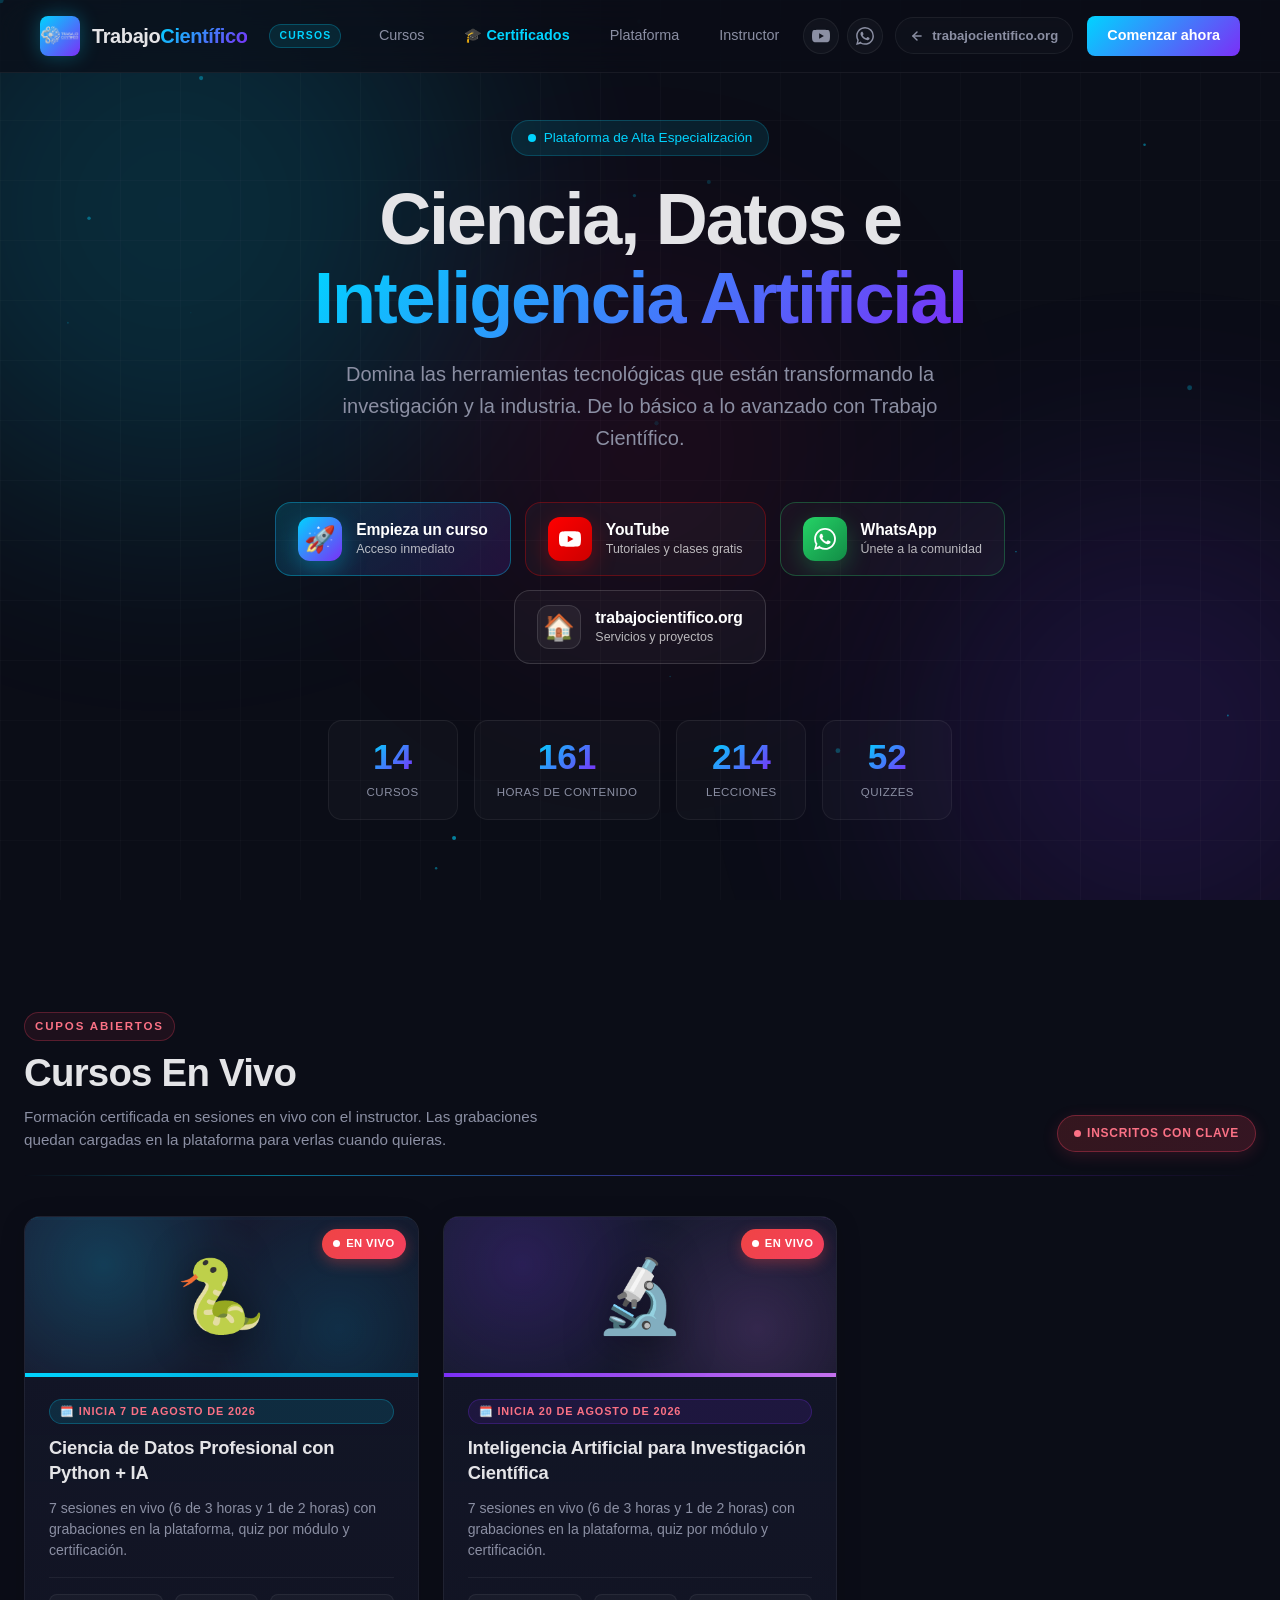
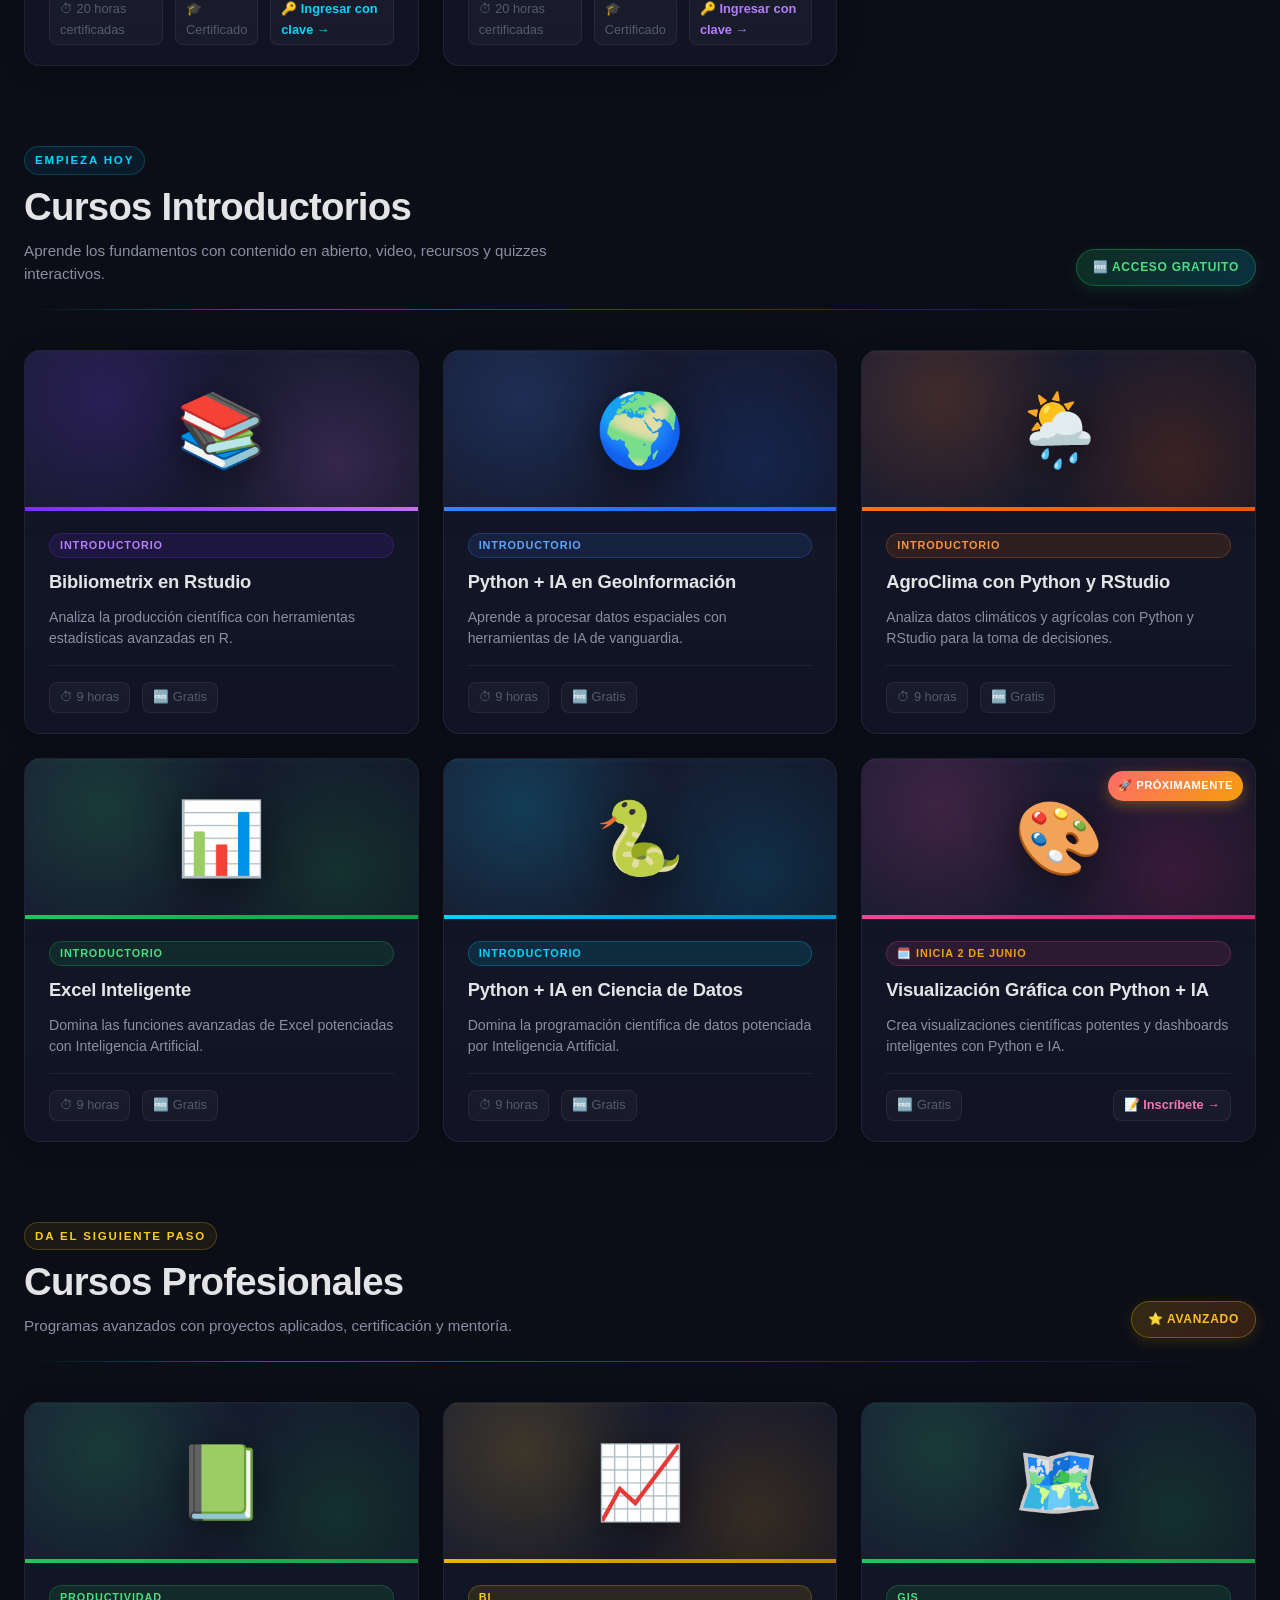
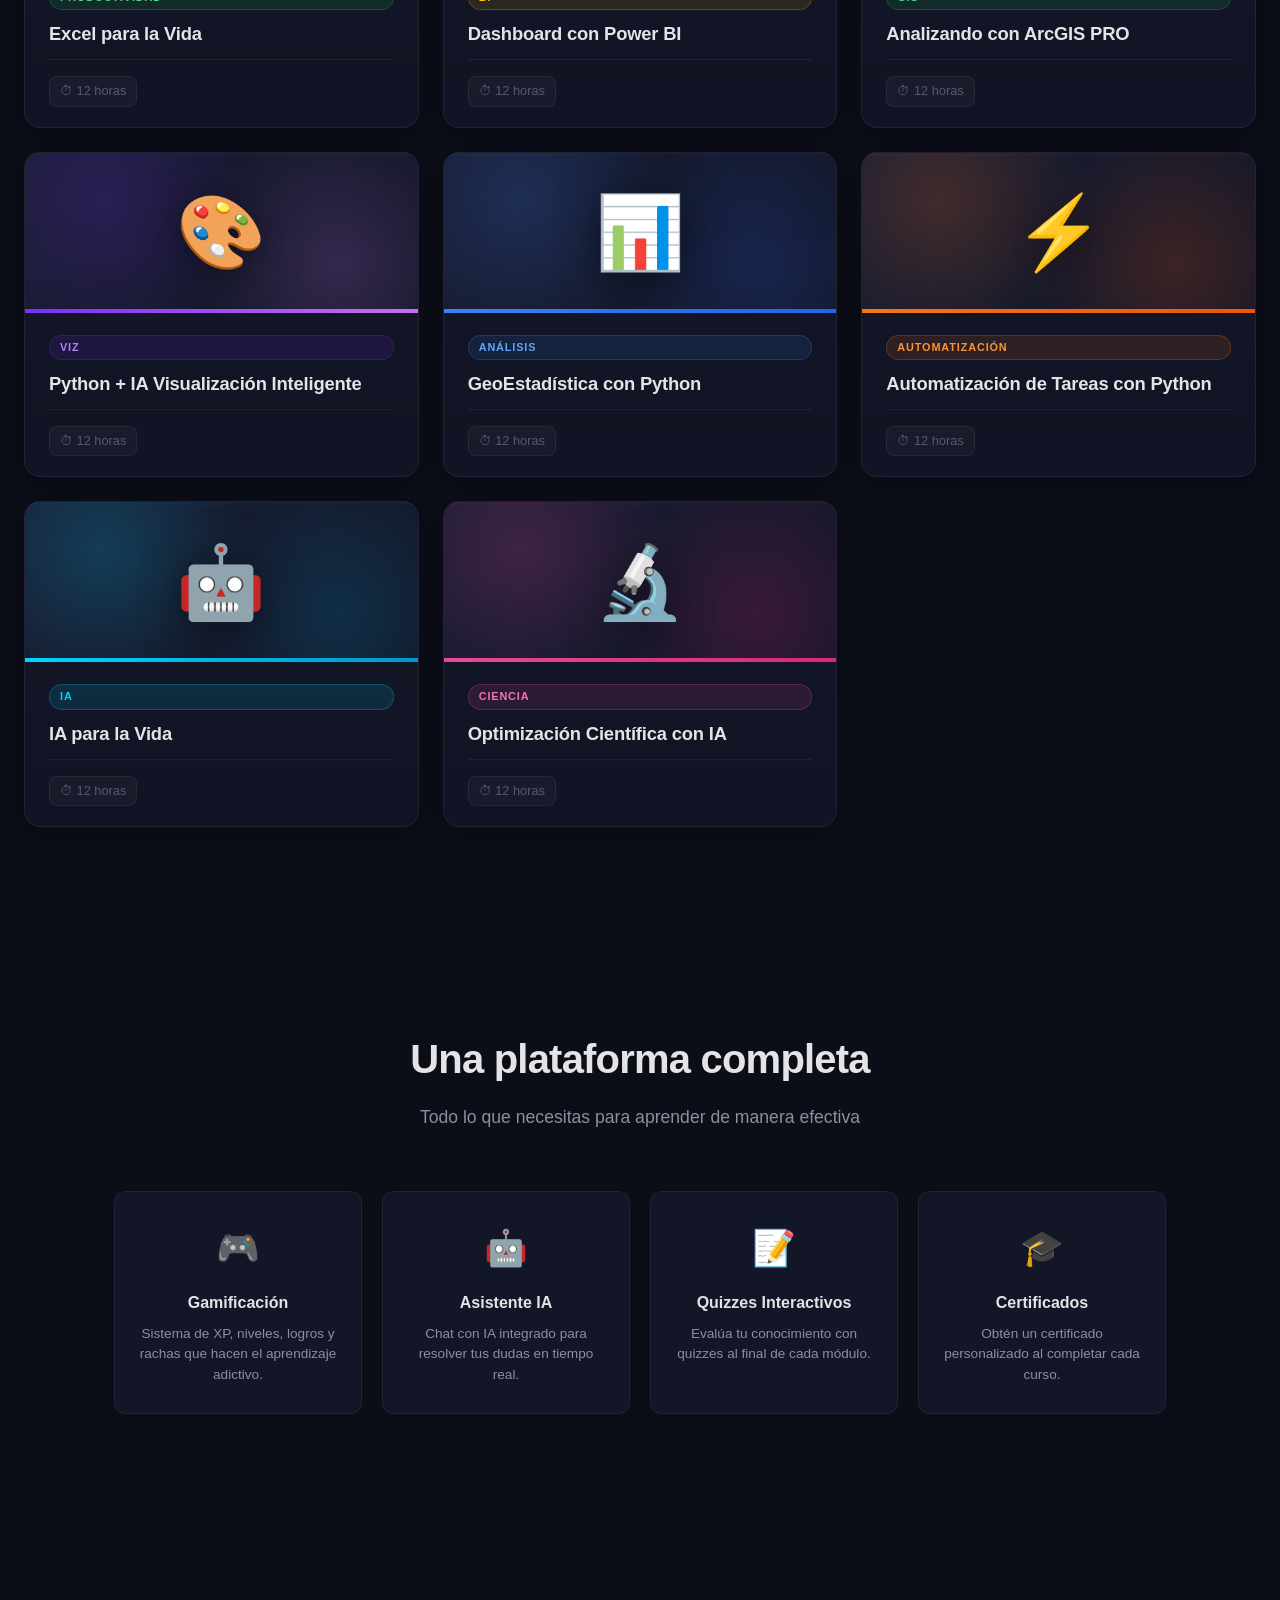
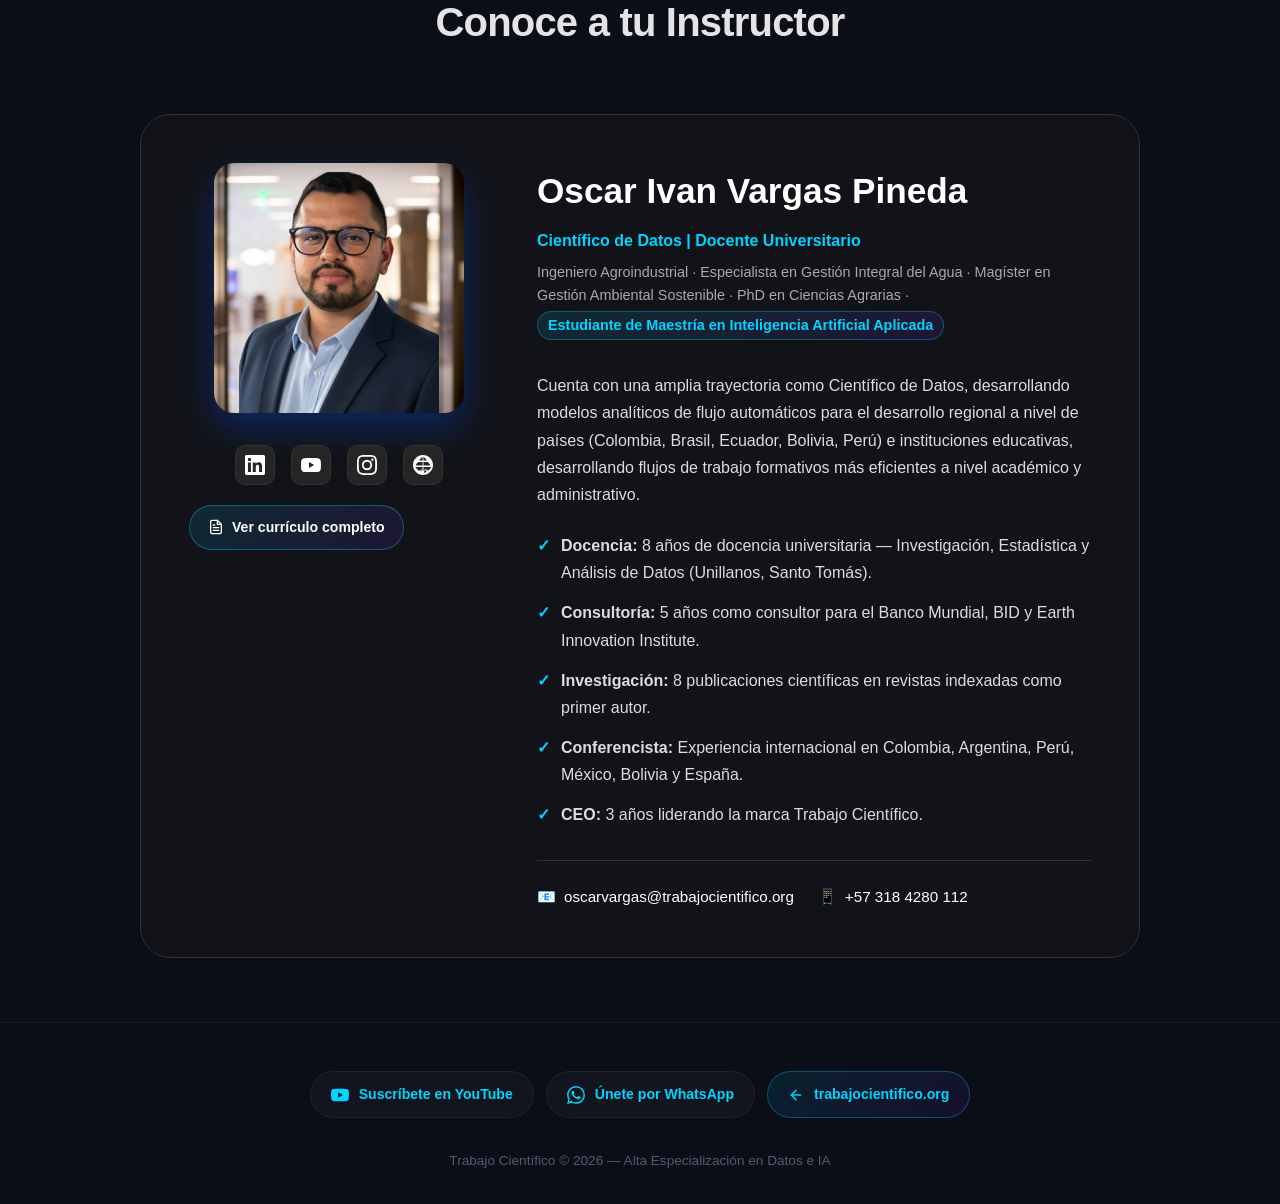
==== commit 41ff1466: "agregar presentaciones" ====
--- a/index.html
+++ b/index.html
@@ -385,7 +385,7 @@
         <div class="card-body">
           <span class="card-category">🗓️ Inicia 7 de agosto de 2026</span>
           <h3 class="card-title">Ciencia de Datos Profesional con Python + IA</h3>
-          <p class="card-description">7 sesiones en vivo (6 de 3 horas y 1 de 2 horas) con grabaciones en la plataforma, evaluación final y certificación.</p>
+          <p class="card-description">7 sesiones en vivo (6 de 3 horas y 1 de 2 horas) con grabaciones en la plataforma, quiz por módulo y certificación.</p>
           <div class="card-meta">
             <span class="card-meta-item">⏱ 20 horas certificadas</span>
             <span class="card-meta-item">🎓 Certificado</span>
@@ -404,7 +404,7 @@
         <div class="card-body">
           <span class="card-category">🗓️ Inicia 20 de agosto de 2026</span>
           <h3 class="card-title">Inteligencia Artificial para Investigación Científica</h3>
-          <p class="card-description">7 sesiones en vivo (6 de 3 horas y 1 de 2 horas) con grabaciones en la plataforma, evaluación final y certificación.</p>
+          <p class="card-description">7 sesiones en vivo (6 de 3 horas y 1 de 2 horas) con grabaciones en la plataforma, quiz por módulo y certificación.</p>
           <div class="card-meta">
             <span class="card-meta-item">⏱ 20 horas certificadas</span>
             <span class="card-meta-item">🎓 Certificado</span>
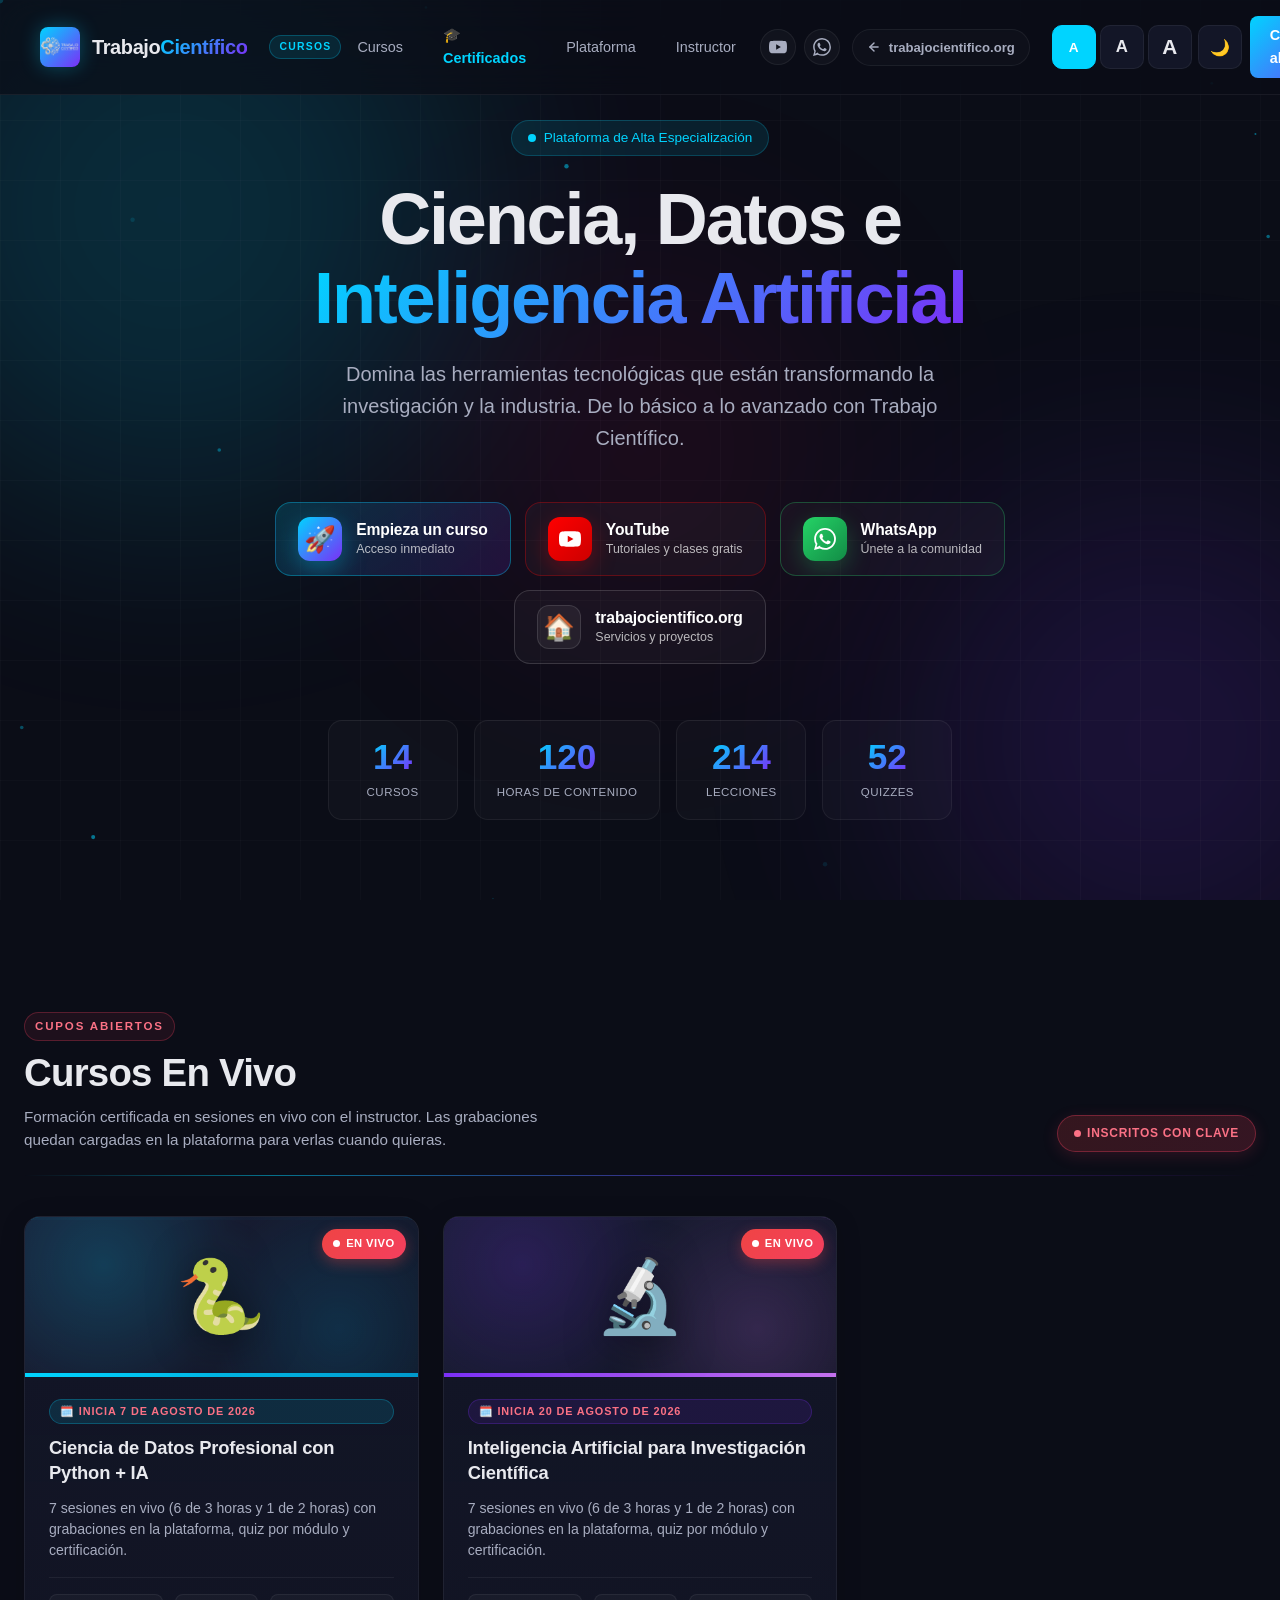
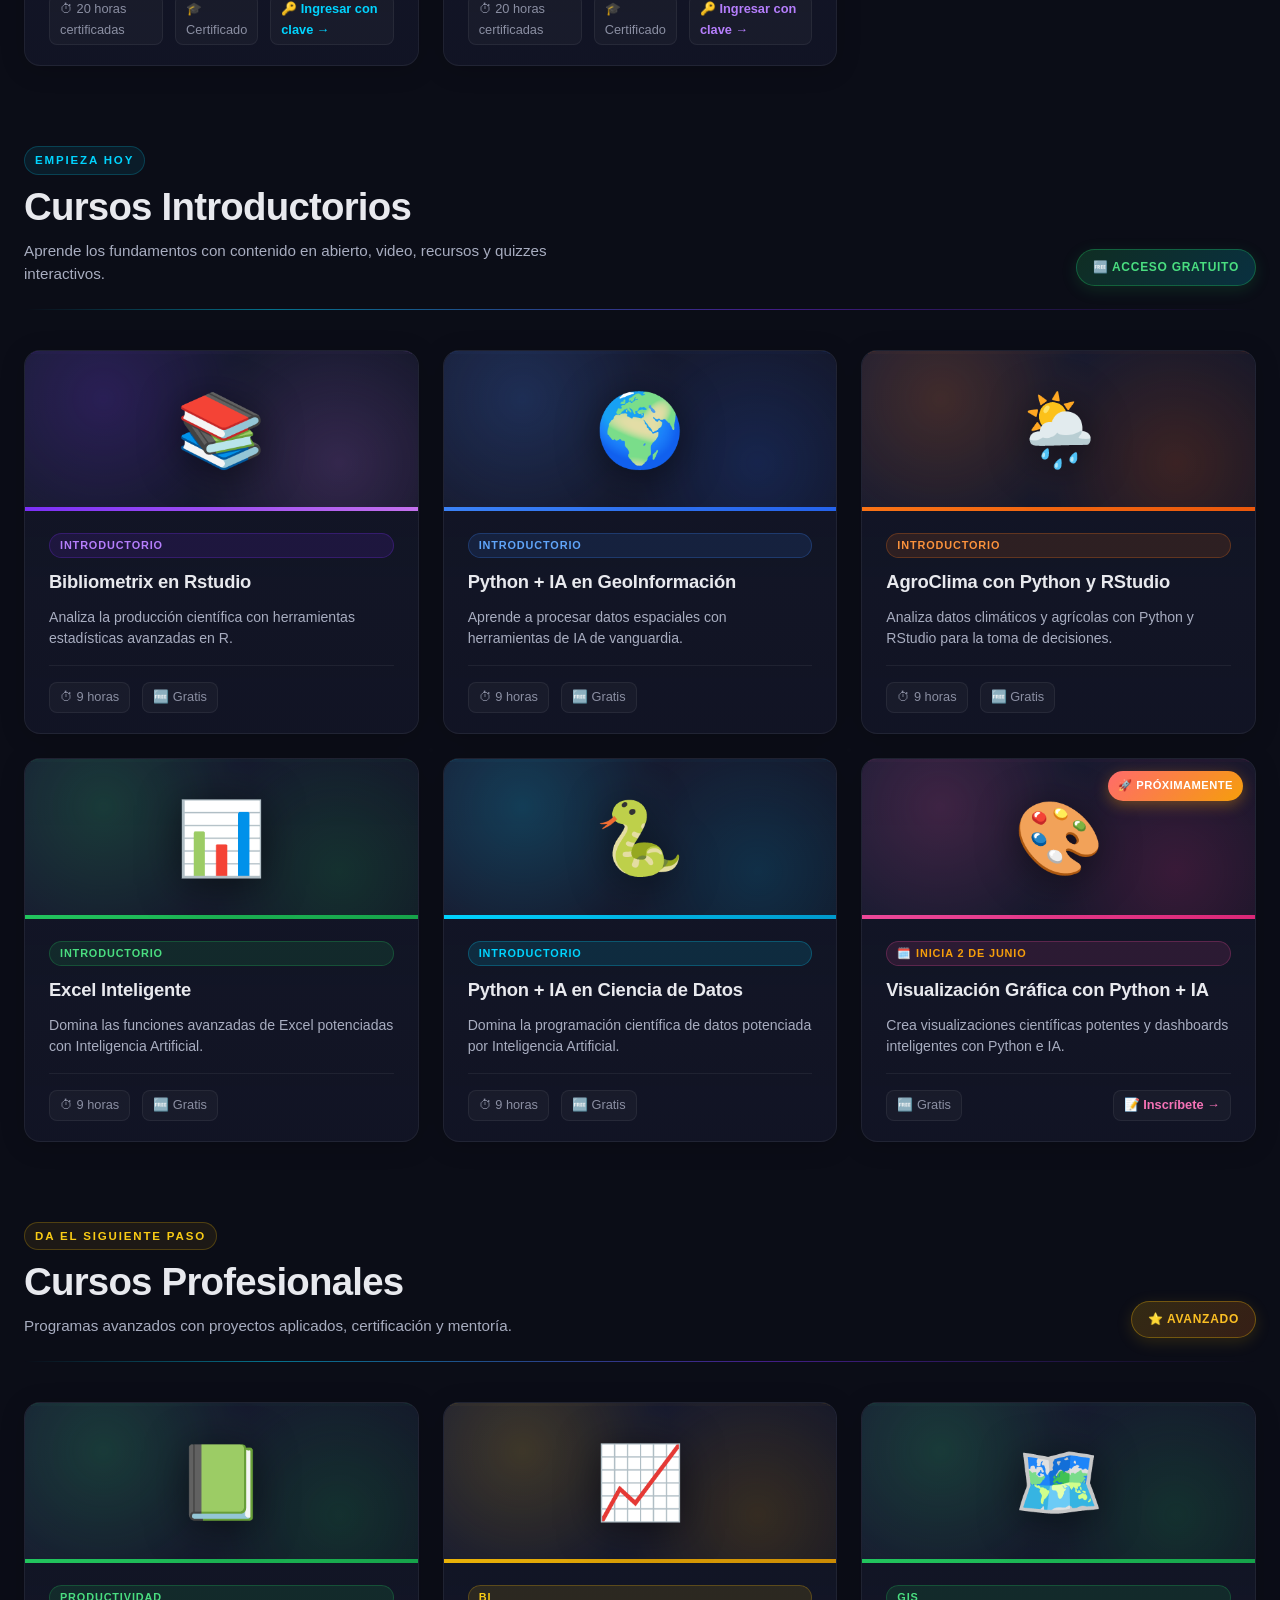
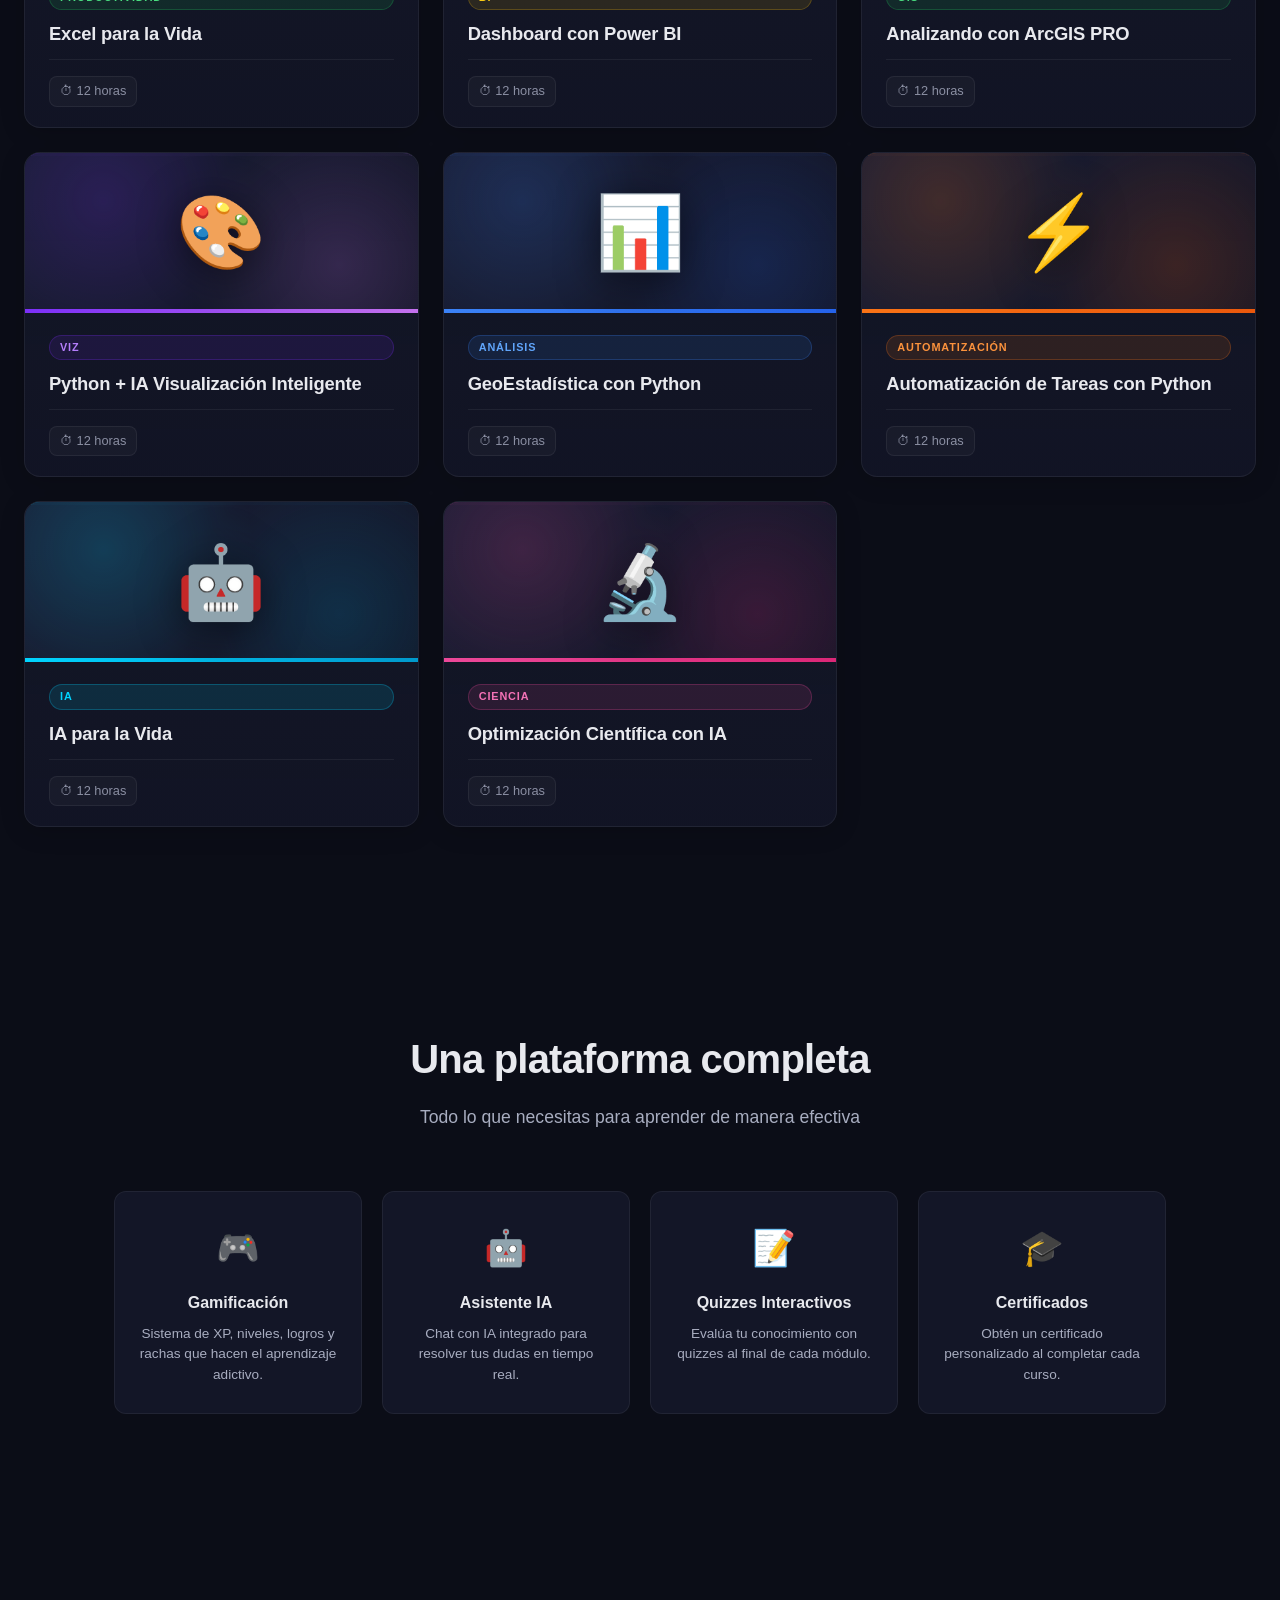
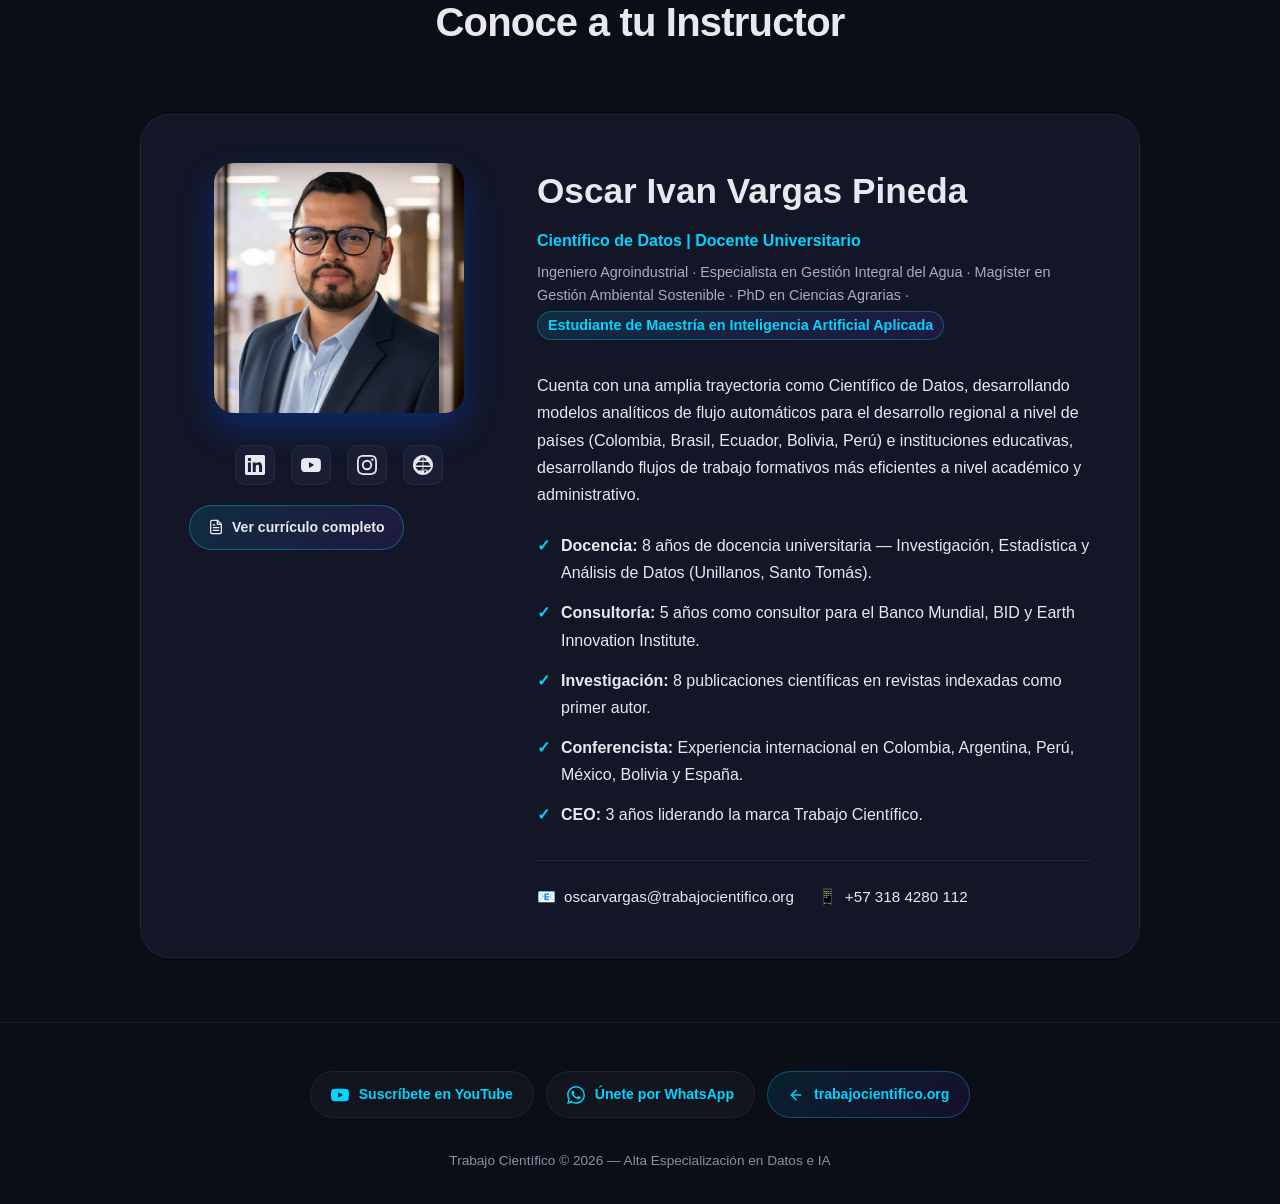
==== commit 91ab7f08: "agregar presentaciones" ====
--- a/index.html
+++ b/index.html
@@ -5,6 +5,7 @@
   <meta name="viewport" content="width=device-width, initial-scale=1.0">
   <title>Trabajo Científico - Plataforma de Educación</title>
   <link rel="stylesheet" href="css/portal.css">
+  <script src="js/prefs.js"></script>
   <style>
     /* Estilos adicionales para el modal de acceso */
     .modal-access {
@@ -24,8 +25,8 @@
       display: flex;
     }
     .modal-content {
-      background: #1a1a1a;
-      border: 1px solid #333;
+      background: var(--bg-surface);
+      border: 1px solid var(--border);
       padding: 2.5rem;
       border-radius: 20px;
       width: 90%;
@@ -39,17 +40,17 @@
       right: 15px;
       background: none;
       border: none;
-      color: #666;
+      color: var(--text-secondary);
       font-size: 1.5rem;
       cursor: pointer;
     }
     .modal-header h2 {
       margin-top: 0;
-      color: #fff;
+      color: var(--text-primary);
       font-size: 1.8rem;
     }
     .modal-header p {
-      color: #aaa;
+      color: var(--text-secondary);
       margin-bottom: 2rem;
     }
     .form-group {
@@ -57,17 +58,17 @@
     }
     .form-group label {
       display: block;
-      color: #ddd;
+      color: var(--text-primary);
       margin-bottom: 0.5rem;
       font-size: 0.9rem;
     }
     .form-group input {
       width: 100%;
       padding: 0.8rem;
-      background: #252525;
-      border: 1px solid #444;
+      background: var(--bg-deep);
+      border: 1px solid var(--border);
       border-radius: 8px;
-      color: #fff;
+      color: var(--text-primary);
       font-size: 1rem;
     }
     .btn-access {
@@ -84,8 +85,14 @@
     .btn-access:hover {
       transform: translateY(-2px);
     }
+    .field-hint {
+      color: var(--text-secondary);
+      font-size: 0.85rem;
+      margin-top: 0.45rem;
+      line-height: 1.5;
+    }
     .error-msg {
-      color: #ff4d4d;
+      color: var(--error, #ff4d4d);
       font-size: 0.85rem;
       margin-top: 0.5rem;
       display: none;
@@ -97,8 +104,8 @@
       padding: 6rem 5% 4rem;
     }
     .instructor-card {
-      background: rgba(26, 26, 26, 0.5);
-      border: 1px solid #333;
+      background: var(--bg-surface);
+      border: 1px solid var(--border);
       border-radius: 30px;
       padding: 3rem;
       backdrop-filter: blur(10px);
@@ -135,39 +142,40 @@
     .social-link {
       width: 40px;
       height: 40px;
-      background: #252525;
+      background: var(--bg-surface-2);
       border-radius: 10px;
       display: flex;
       align-items: center;
       justify-content: center;
-      color: #fff;
+      color: var(--text-primary);
       text-decoration: none;
       font-weight: bold;
       transition: all 0.3s;
-      border: 1px solid #333;
+      border: 1px solid var(--border);
     }
     .social-link:hover {
-      background: #00d4ff;
+      background: var(--accent-cyan);
+      color: #fff;
       transform: translateY(-3px);
       box-shadow: 0 5px 15px rgba(0, 212, 255, 0.4);
     }
     .instructor-header-info h3 {
       font-size: 2.2rem;
       margin: 0 0 0.5rem;
-      color: #fff;
+      color: var(--text-primary);
     }
     .instructor-titles {
-      color: #00d4ff;
+      color: var(--accent-cyan);
       font-weight: 600;
       margin-bottom: 0.5rem;
     }
     .instructor-degrees {
       font-size: 0.9rem;
-      color: #aaa;
+      color: var(--text-secondary);
       margin-bottom: 2rem;
     }
     .instructor-current-study {
-      color: #00d4ff;
+      color: var(--accent-cyan);
       font-weight: 600;
       background: linear-gradient(135deg, rgba(0, 212, 255, 0.12), rgba(123, 47, 247, 0.12));
       padding: 2px 10px;
@@ -183,7 +191,7 @@
       gap: 8px;
       margin-top: 1.25rem;
       padding: 10px 18px;
-      color: #fff;
+      color: var(--text-primary);
       text-decoration: none;
       font-size: 0.88rem;
       font-weight: 600;
@@ -196,7 +204,7 @@
       transform: translateY(-2px);
       border-color: rgba(0, 212, 255, 0.6);
       box-shadow: 0 8px 22px rgba(0, 212, 255, 0.25);
-      color: #00d4ff;
+      color: var(--accent-cyan);
     }
     .instructor-cv-link svg {
       transition: transform 0.25s ease;
@@ -205,7 +213,7 @@
       transform: translateY(-1px);
     }
     .instructor-bio {
-      color: #ddd;
+      color: var(--text-primary);
       line-height: 1.7;
       margin-bottom: 2rem;
     }
@@ -223,7 +231,7 @@
       content: '✓';
       position: absolute;
       left: 0;
-      color: #00d4ff;
+      color: var(--accent-cyan);
       font-weight: bold;
     }
     .instructor-contact {
@@ -231,10 +239,10 @@
       flex-wrap: wrap;
       gap: 1.5rem;
       padding-top: 1.5rem;
-      border-top: 1px solid #333;
+      border-top: 1px solid var(--border);
     }
     .contact-item {
-      color: #fff;
+      color: var(--text-primary);
       text-decoration: none;
       display: flex;
       align-items: center;
@@ -243,7 +251,7 @@
       transition: color 0.3s;
     }
     .contact-item:hover {
-      color: #00d4ff;
+      color: var(--accent-cyan);
     }
   </style>
 </head>
@@ -281,9 +289,30 @@
         <svg width="14" height="14" viewBox="0 0 24 24" fill="none" stroke="currentColor" stroke-width="2.5" stroke-linecap="round" stroke-linejoin="round" aria-hidden="true"><path d="M19 12H5"/><path d="M12 19l-7-7 7-7"/></svg>
         <span>trabajocientifico.org</span>
       </a>
+      <div class="prefs-controls">
+        <div class="prefs-group" role="group" aria-label="Tamaño del texto">
+          <button type="button" class="prefs-btn" data-pref-font="normal" aria-pressed="true" title="Texto normal">A</button>
+          <button type="button" class="prefs-btn" data-pref-font="grande" aria-pressed="false" title="Texto grande">A</button>
+          <button type="button" class="prefs-btn" data-pref-font="extra" aria-pressed="false" title="Texto muy grande">A</button>
+        </div>
+        <button type="button" class="prefs-btn prefs-btn--theme" data-pref-theme>
+          <span data-pref-theme-icon>🌙</span>
+        </button>
+      </div>
       <a href="#cursos" class="nav-cta">Comenzar ahora</a>
     </div>
     <div class="nav-socials nav-socials--mobile">
+      <div class="prefs-controls">
+        <div class="prefs-group" role="group" aria-label="Tamaño del texto">
+          <button type="button" class="prefs-btn" data-pref-font="normal" aria-pressed="true" title="Texto normal">A</button>
+          <button type="button" class="prefs-btn" data-pref-font="grande" aria-pressed="false" title="Texto grande">A</button>
+          <button type="button" class="prefs-btn" data-pref-font="extra" aria-pressed="false" title="Texto muy grande">A</button>
+        </div>
+        <button type="button" class="prefs-btn prefs-btn--theme" data-pref-theme>
+          <span data-pref-theme-icon>🌙</span>
+        </button>
+      </div>
+
       <a href="https://www.youtube.com/@TCientifico" target="_blank" rel="noopener" class="nav-social nav-social--yt" title="YouTube" aria-label="YouTube">
         <svg width="18" height="18" viewBox="0 0 24 24" fill="currentColor" aria-hidden="true"><path d="M23.498 6.186a3.016 3.016 0 00-2.122-2.136C19.505 3.545 12 3.545 12 3.545s-7.505 0-9.377.505A3.017 3.017 0 00.502 6.186C0 8.07 0 12 0 12s0 3.93.502 5.814a3.016 3.016 0 002.122 2.136c1.871.505 9.376.505 9.376.505s7.505 0 9.377-.505a3.015 3.015 0 002.122-2.136C24 15.93 24 12 24 12s0-3.93-.502-5.814zM9.545 15.568V8.432L15.818 12l-6.273 3.568z"/></svg>
       </a>
@@ -636,8 +665,9 @@
         <input type="hidden" id="is-free-course">
 
         <div class="form-group">
-          <label>Nombre Completo</label>
-          <input type="text" id="user-name" required placeholder="Tu nombre">
+          <label for="user-name">Nombre completo</label>
+          <input type="text" id="user-name" required maxlength="60" placeholder="Ej: María Fernanda Rodríguez Gómez">
+          <p class="field-hint">Escríbelo tal como quieres que aparezca en tu certificado.</p>
         </div>
         <div class="form-group">
           <label>Correo Electrónico</label>
--- a/css/portal.css
+++ b/css/portal.css
@@ -16,9 +16,9 @@
   --bg-hover: #1f2442;
   --border: rgba(255, 255, 255, 0.06);
   --border-hover: rgba(255, 255, 255, 0.15);
-  --text-primary: #e4e4e7;
-  --text-secondary: #8b8fa3;
-  --text-muted: #555a70;
+  --text-primary: #e8e9ee;
+  --text-secondary: #a8adc0;
+  --text-muted: #8b8fa3;
   --accent-cyan: #00d4ff;
   --accent-purple: #7b2ff7;
   --accent-gradient: linear-gradient(135deg, #00d4ff, #7b2ff7);
@@ -33,6 +33,10 @@
   font-size: 16px;
   scroll-behavior: smooth;
 }
+
+/* Escala de tipografía (control A- / A / A+), igual que en styles.css */
+html[data-font="grande"] { font-size: 18px; }
+html[data-font="extra"] { font-size: 20px; }
 
 body {
   font-family: -apple-system, BlinkMacSystemFont, 'Segoe UI', Roboto, Oxygen, Ubuntu, Cantarell, sans-serif;
@@ -1572,3 +1576,78 @@
   font-size: 0.85rem;
   margin: 0;
 }
+
+/* ============================================
+   Tema claro del portal
+   (mismos nombres de variable que styles.css)
+   ============================================ */
+:root[data-theme="light"] {
+  color-scheme: light;
+  --bg-deep: #eef1f7;
+  --bg-surface: #ffffff;
+  --bg-surface-2: #f4f6fb;
+  --bg-hover: #e6ebf5;
+  --border: rgba(18, 23, 43, 0.14);
+  --border-hover: rgba(18, 23, 43, 0.28);
+  --text-primary: #12172b;
+  --text-secondary: #454c63;
+  --text-muted: #626a85;
+  --accent-cyan: #026d8a;
+  --accent-purple: #6d28d9;
+  --accent-gradient: linear-gradient(135deg, #026d8a, #6d28d9);
+  --accent-gradient-h: linear-gradient(90deg, #026d8a, #6d28d9);
+  --success: #15803d;
+}
+
+:root[data-theme="light"] body { background: var(--bg-deep); }
+:root[data-theme="light"] .portal-bg .orb { opacity: 0.18; }
+:root[data-theme="light"] #particles-canvas { opacity: 0.35; }
+:root[data-theme="light"] .portal-nav { background: rgba(255, 255, 255, 0.88); }
+:root[data-theme="light"] .course-card { box-shadow: 0 4px 20px rgba(18, 23, 43, 0.08); }
+
+/* --- Controles de lectura en la barra superior --- */
+.prefs-controls {
+  display: inline-flex;
+  align-items: center;
+  gap: 6px;
+  margin-left: 8px;
+}
+
+.prefs-group {
+  display: inline-flex;
+  gap: 4px;
+}
+
+.prefs-btn {
+  min-width: 44px;
+  min-height: 44px;
+  padding: 0 10px;
+  display: inline-flex;
+  align-items: center;
+  justify-content: center;
+  gap: 6px;
+  background: var(--bg-surface);
+  border: 1px solid var(--border);
+  border-radius: 10px;
+  color: var(--text-primary);
+  font-family: inherit;
+  font-weight: 700;
+  cursor: pointer;
+  transition: all var(--transition);
+}
+
+.prefs-btn:hover {
+  border-color: var(--accent-cyan);
+  color: var(--accent-cyan);
+}
+
+.prefs-btn.is-active {
+  background: var(--accent-cyan);
+  border-color: var(--accent-cyan);
+  color: #fff;
+}
+
+.prefs-btn[data-pref-font="normal"] { font-size: 0.85rem; }
+.prefs-btn[data-pref-font="grande"] { font-size: 1.05rem; }
+.prefs-btn[data-pref-font="extra"] { font-size: 1.3rem; }
+.prefs-btn--theme { font-size: 1rem; }
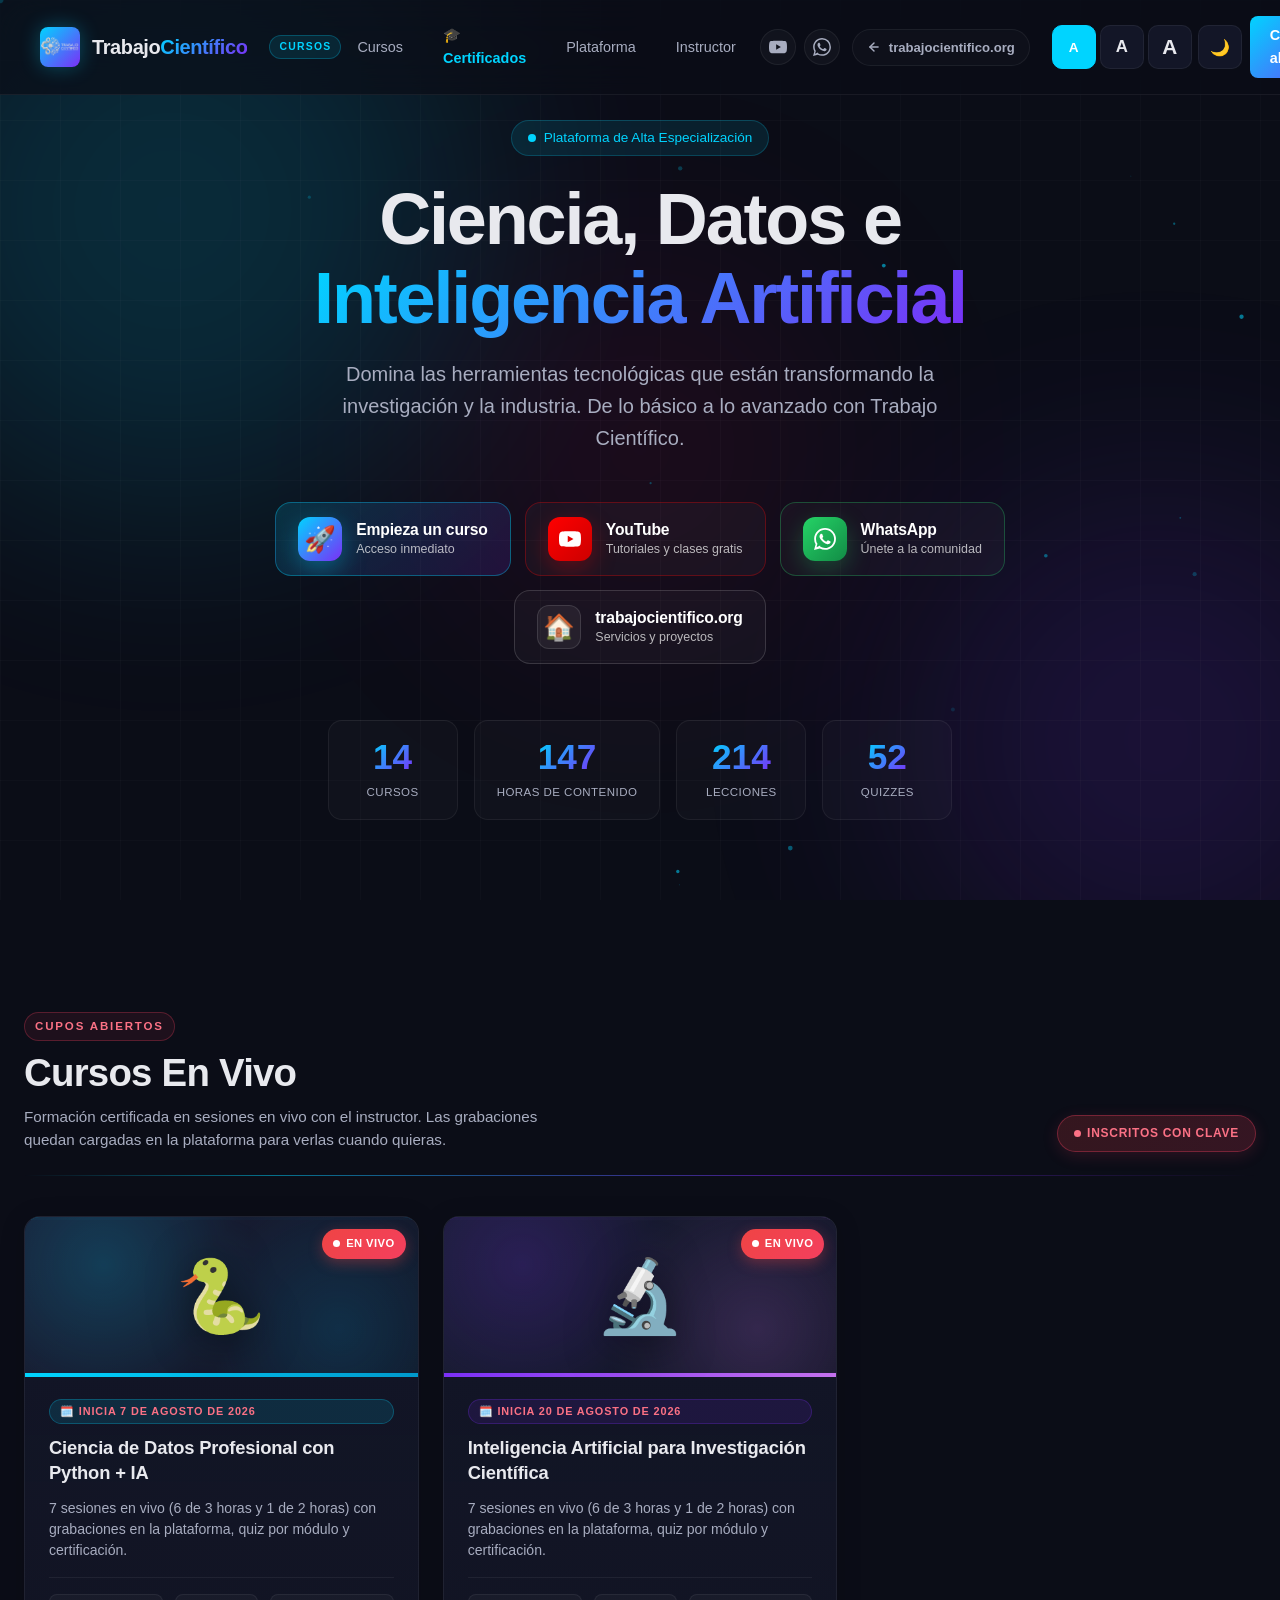
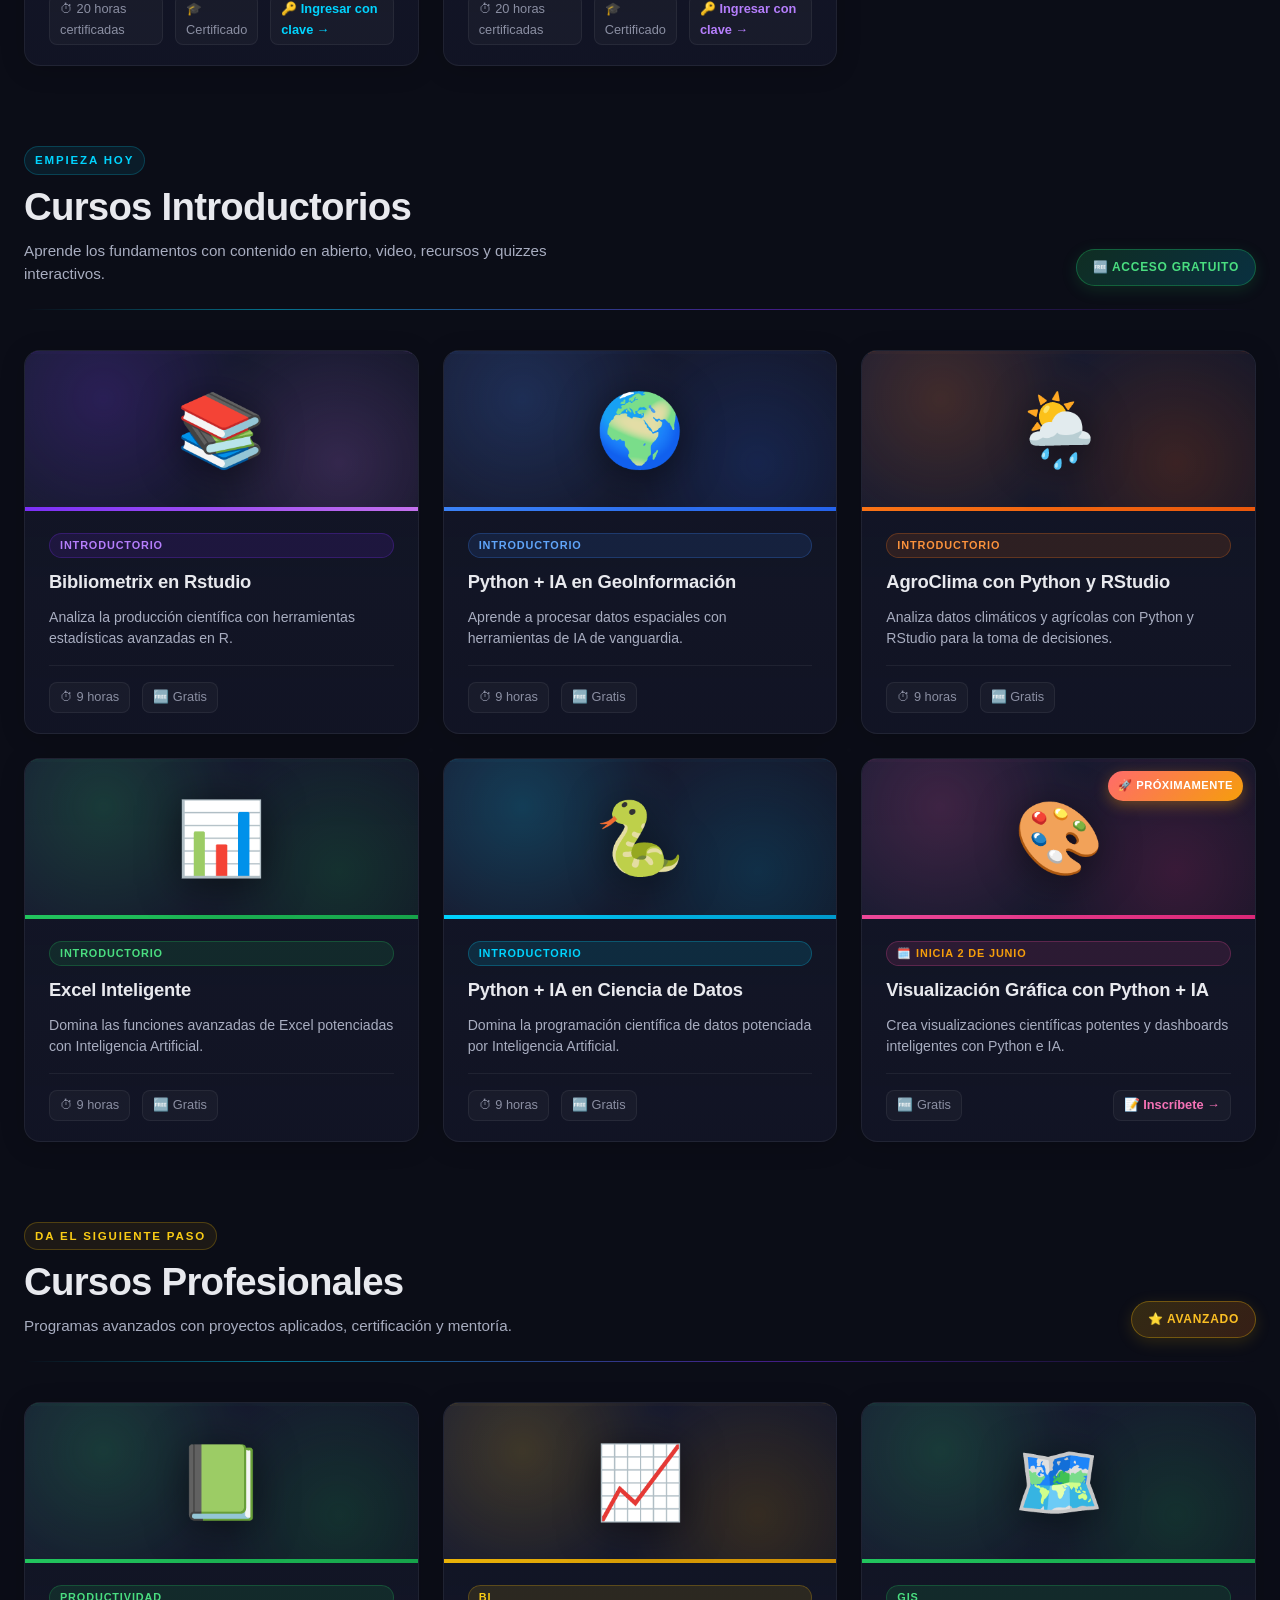
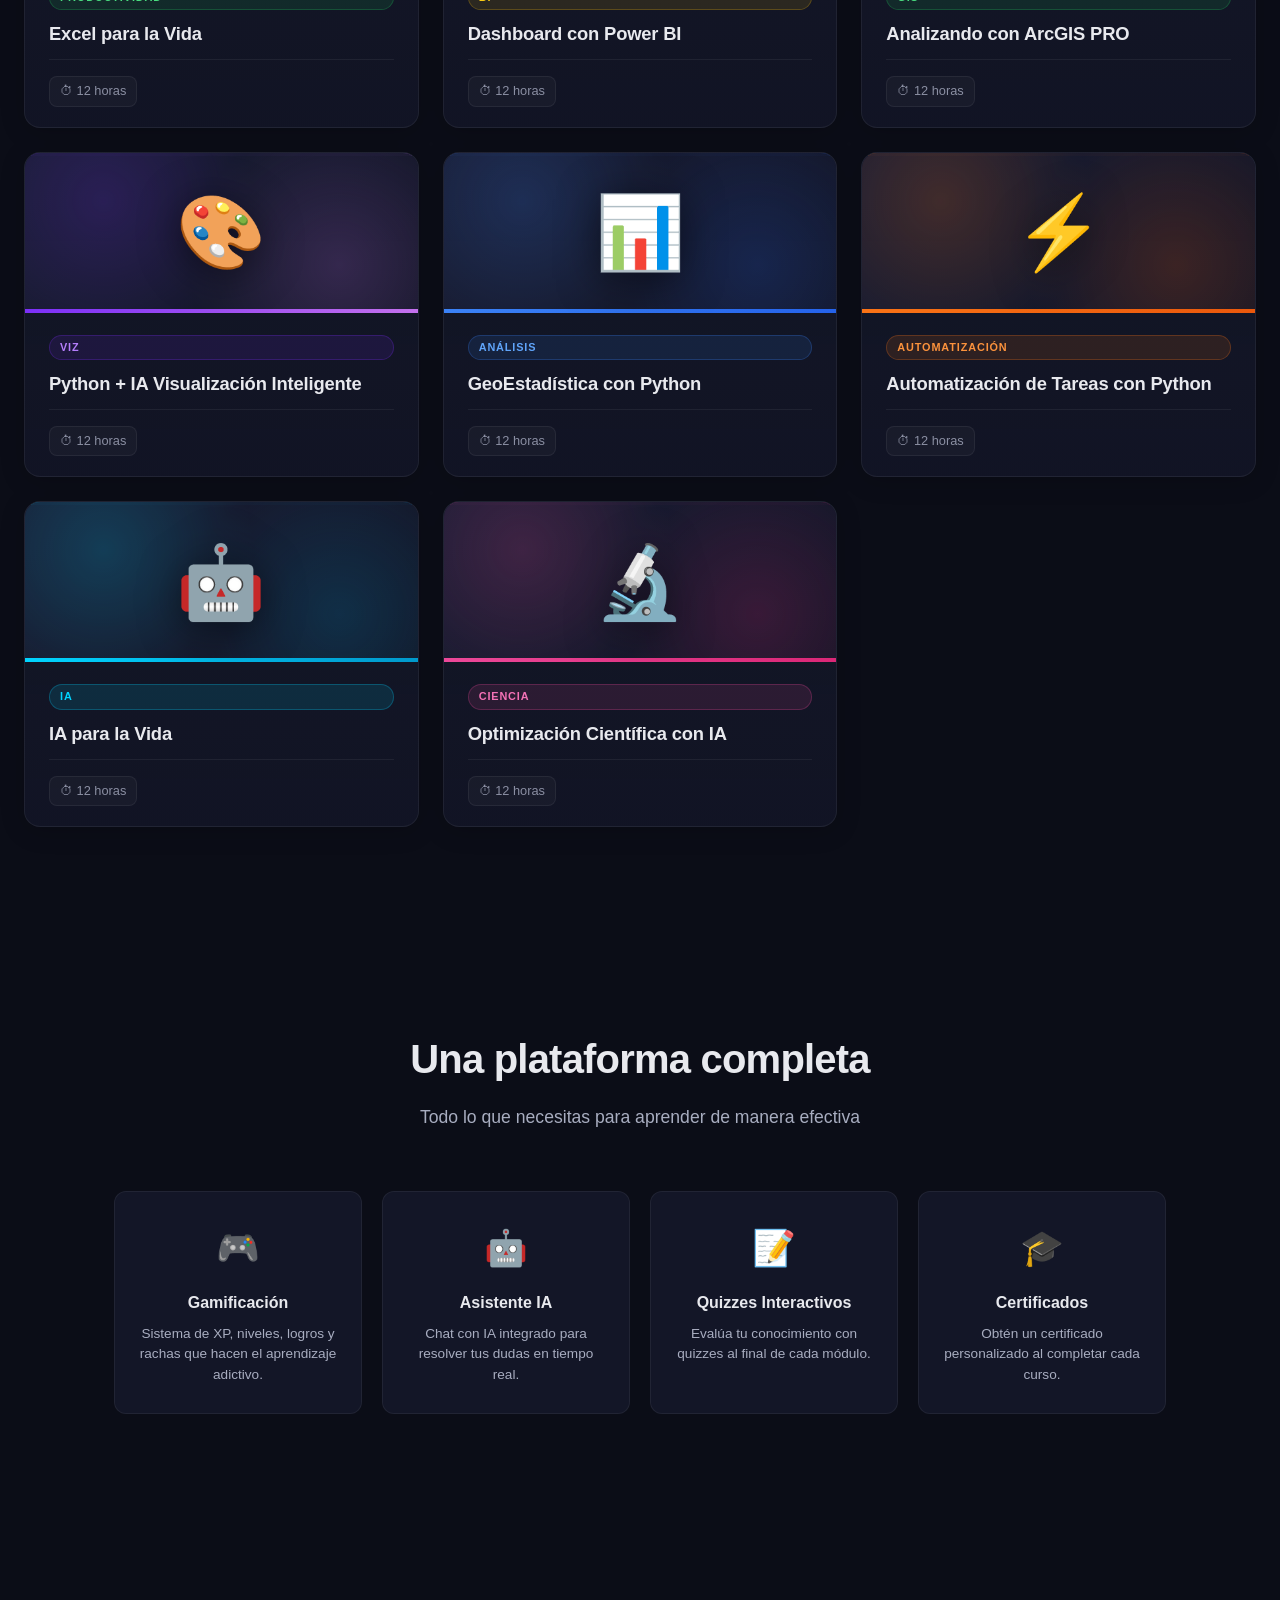
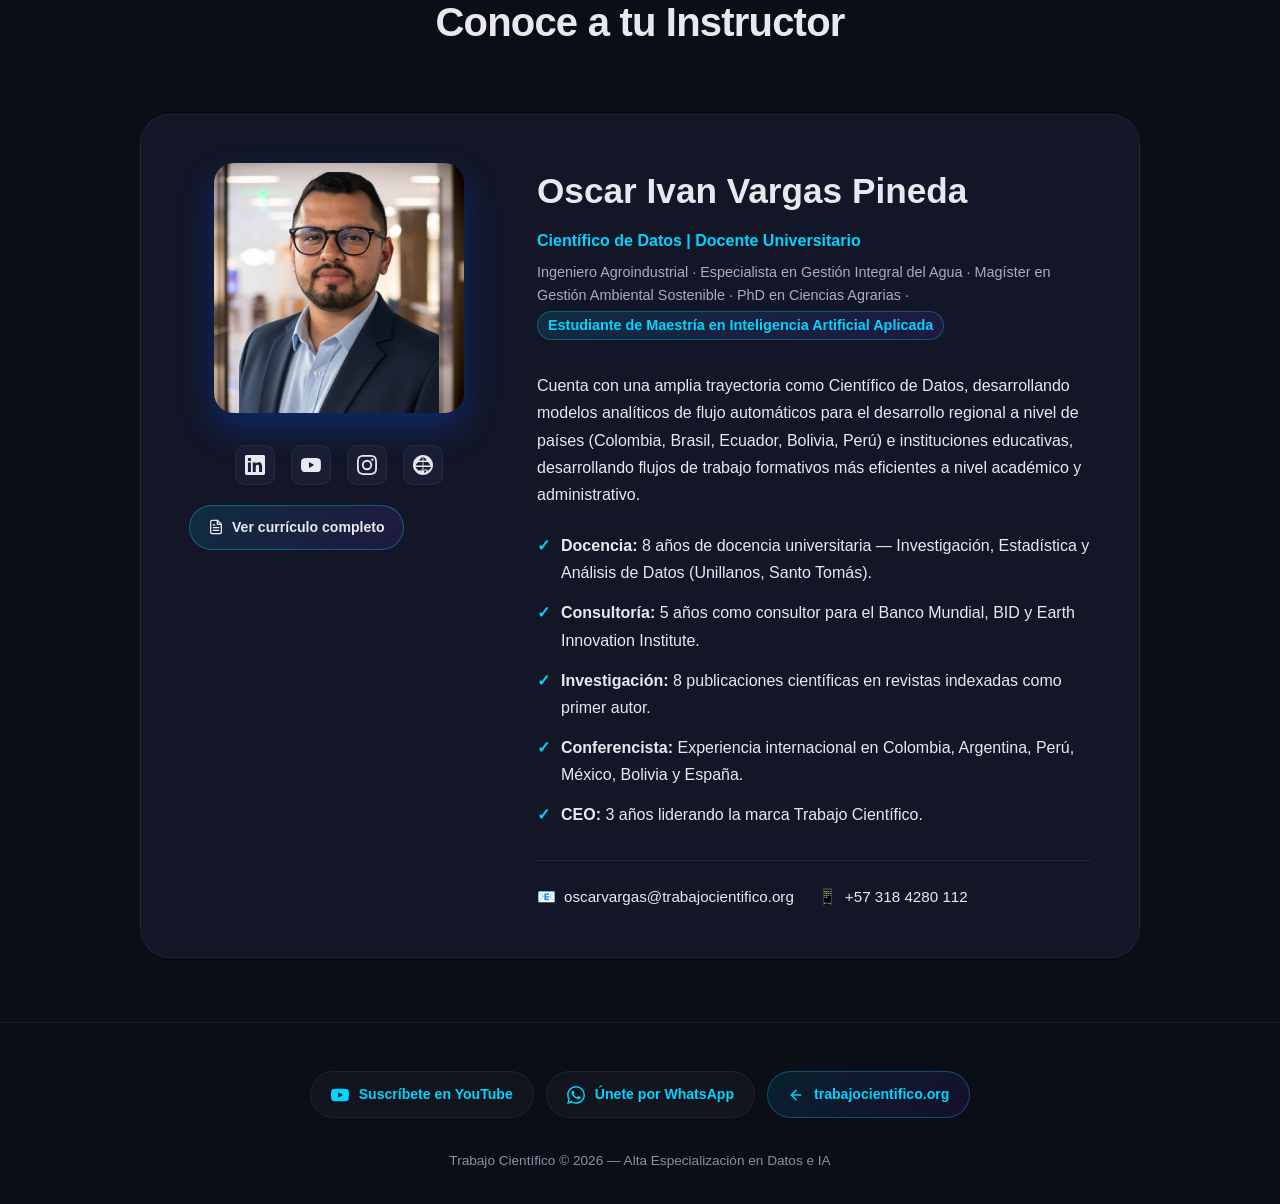
==== commit 54d02e95: "agregar presentaciones" ====
--- a/index.html
+++ b/index.html
@@ -5,6 +5,7 @@
   <meta name="viewport" content="width=device-width, initial-scale=1.0">
   <title>Trabajo Científico - Plataforma de Educación</title>
   <link rel="stylesheet" href="css/portal.css">
+  <script src="js/config.js"></script>
   <script src="js/prefs.js"></script>
   <style>
     /* Estilos adicionales para el modal de acceso */
@@ -956,10 +957,11 @@
         localStorage.setItem(`tc_unlocked_${courseId}`, 'true');
 
         // --- Registro en Google Sheets ---
-        const APPS_SCRIPT_URL = 'https://script.google.com/macros/s/AKfycbxyxBvuAFLo_y_i2xhGdlHgBtV2z7vLC2AqrNnu3f1N-nMXs8EHcYpwCCioOL7P5Fj1xg/exec';
+        const APPS_SCRIPT_URL = (window.TC_CONFIG && window.TC_CONFIG.APPS_SCRIPT_URL) || '';
         const registroData = {
           nombre: userName,
           correo: userEmail,
+          cursoId: courseId,
           curso: courseId,
           tipo: isFree ? 'Gratuito' : 'Profesional',
           fecha: new Date().toLocaleString('es-CO', { timeZone: 'America/Bogota' })
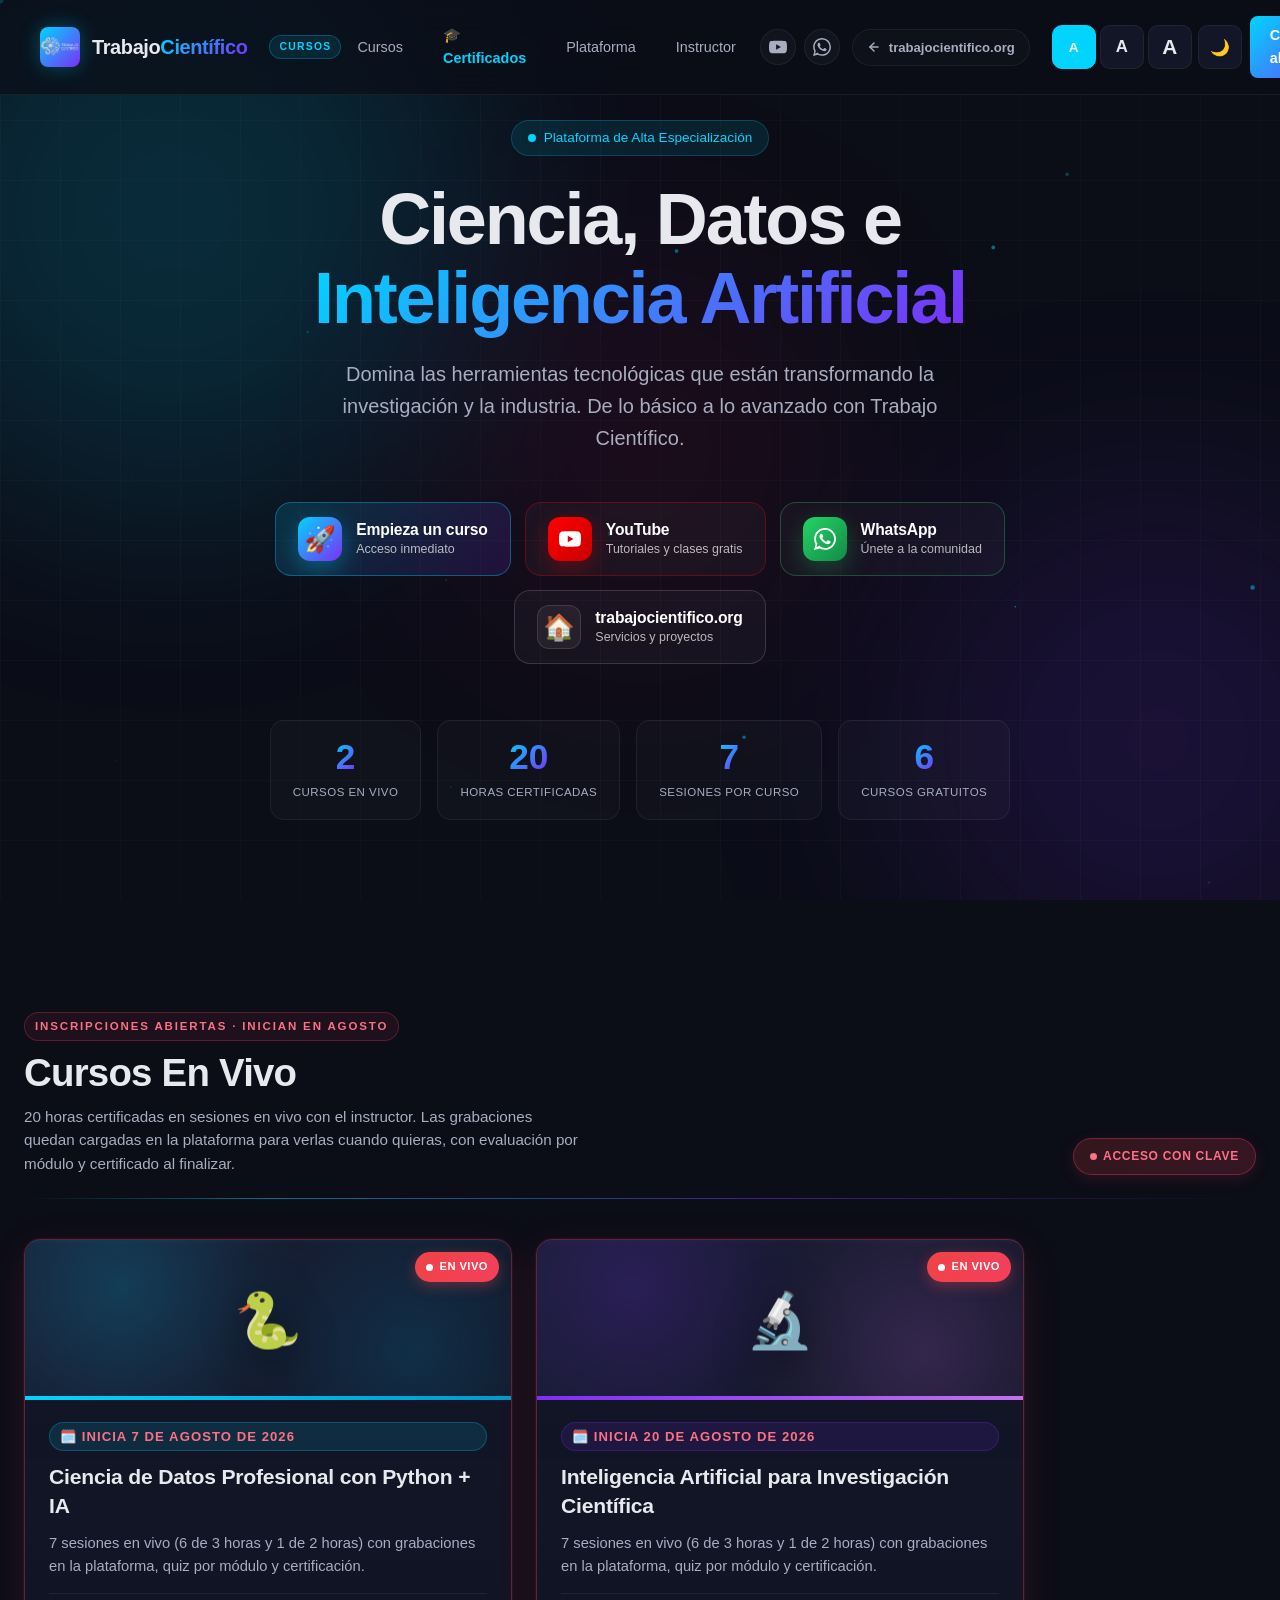
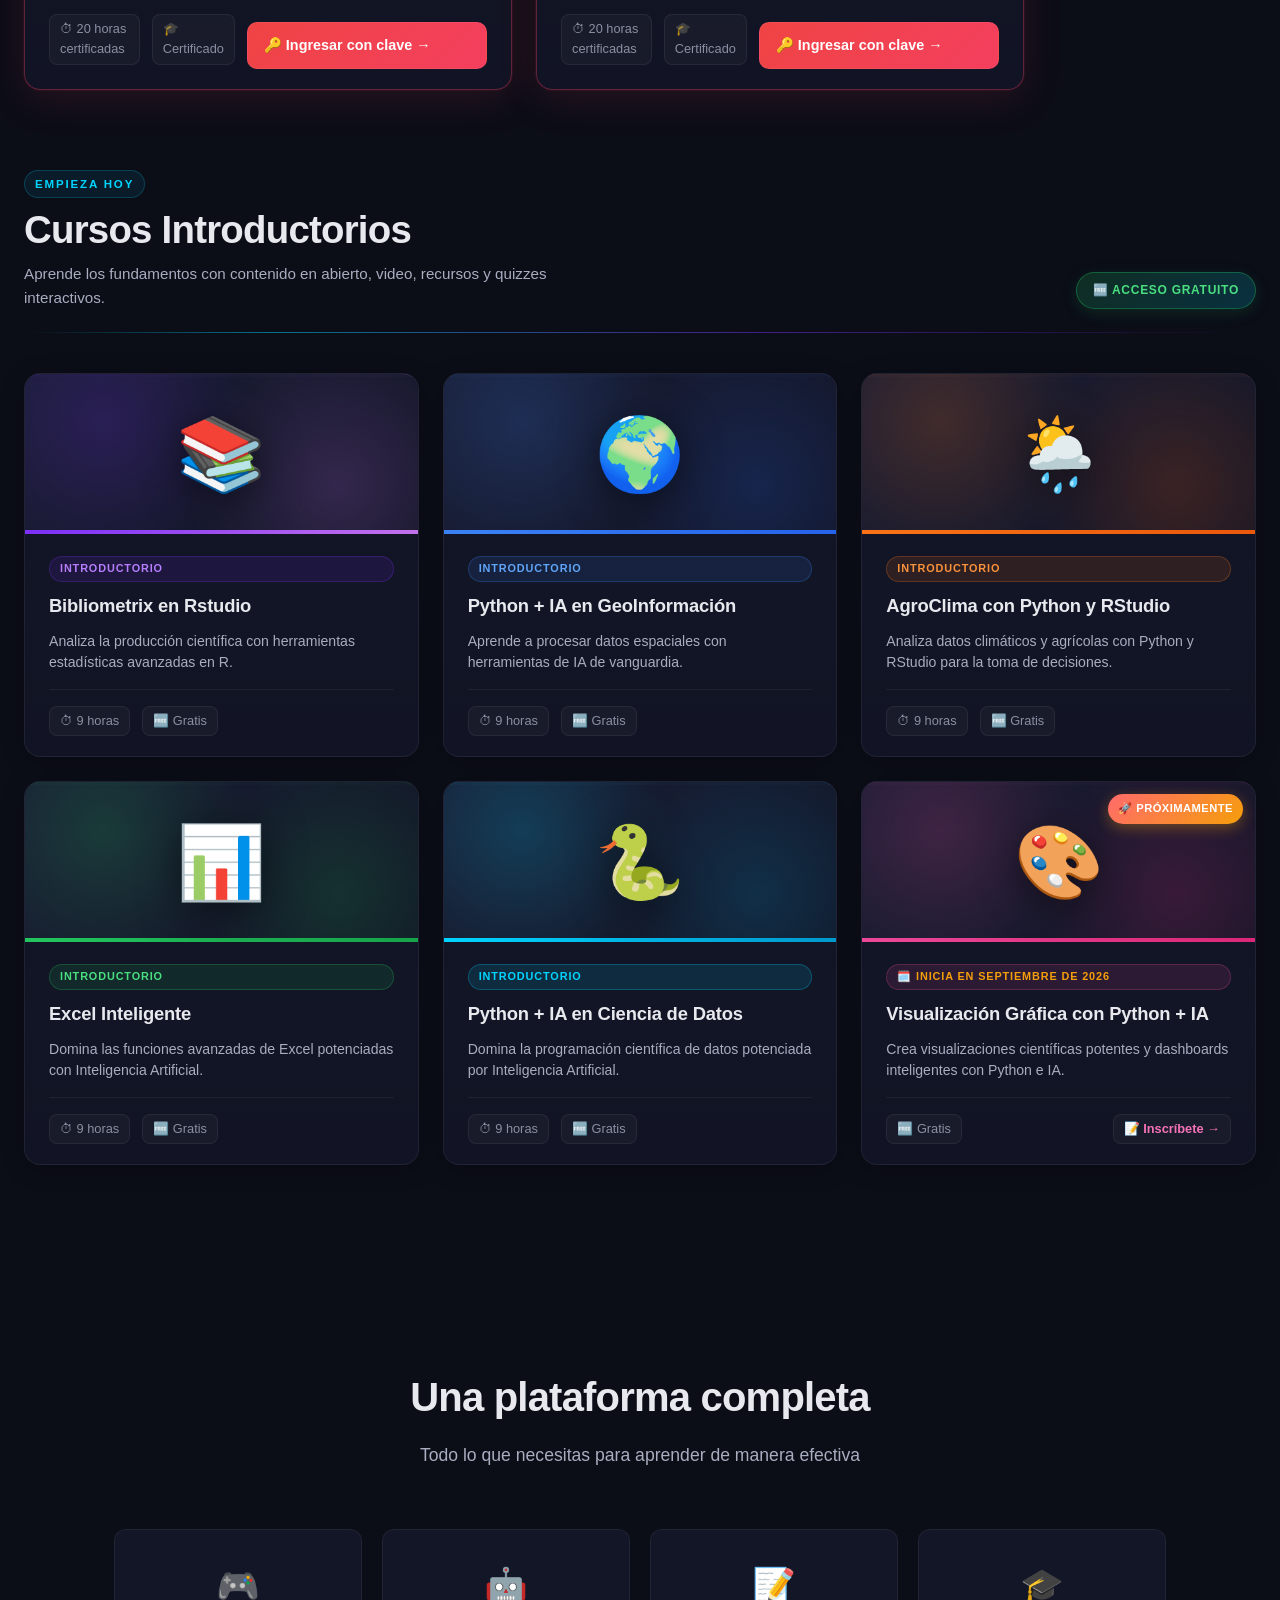
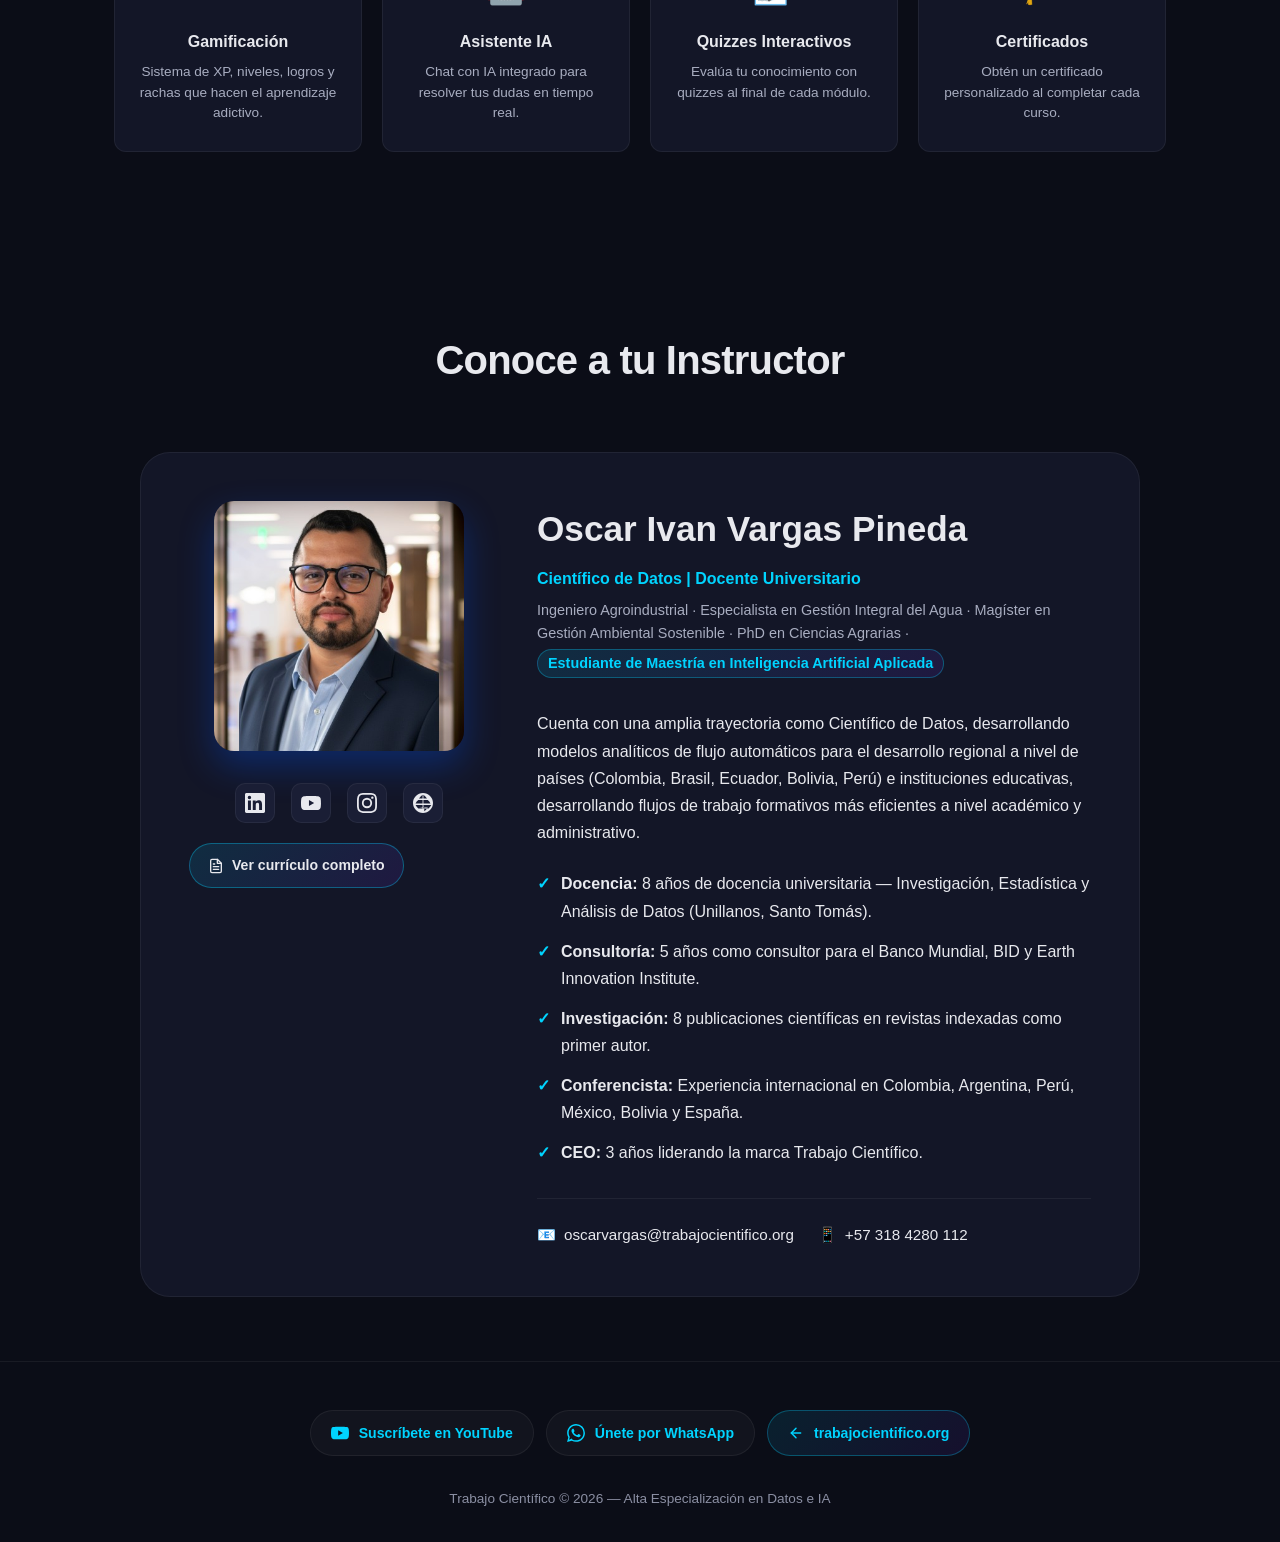
==== commit 5d5abebe: "agregar presentaciones" ====
--- a/index.html
+++ b/index.html
@@ -373,20 +373,20 @@
 
     <div class="hero-stats">
       <div class="hero-stat">
-        <span class="hero-stat-number count-up" data-target="14">0</span>
-        <span class="hero-stat-label">Cursos</span>
+        <span class="hero-stat-number count-up" data-target="2">0</span>
+        <span class="hero-stat-label">Cursos en vivo</span>
       </div>
       <div class="hero-stat">
-        <span class="hero-stat-number count-up" data-target="190">0</span>
-        <span class="hero-stat-label">Horas de contenido</span>
+        <span class="hero-stat-number count-up" data-target="20">0</span>
+        <span class="hero-stat-label">Horas certificadas</span>
       </div>
       <div class="hero-stat">
-        <span class="hero-stat-number count-up" data-target="214">0</span>
-        <span class="hero-stat-label">Lecciones</span>
+        <span class="hero-stat-number count-up" data-target="7">0</span>
+        <span class="hero-stat-label">Sesiones por curso</span>
       </div>
       <div class="hero-stat">
-        <span class="hero-stat-number count-up" data-target="52">0</span>
-        <span class="hero-stat-label">Quizzes</span>
+        <span class="hero-stat-number count-up" data-target="6">0</span>
+        <span class="hero-stat-label">Cursos gratuitos</span>
       </div>
     </div>
   </section>
@@ -397,16 +397,16 @@
     <!-- CURSOS EN VIVO (acceso con clave) -->
     <div class="section-divider reveal section-divider--live">
       <div class="section-divider-text">
-        <span class="section-eyebrow">Cupos abiertos</span>
+        <span class="section-eyebrow">Inscripciones abiertas · Inician en agosto</span>
         <h2>Cursos <span class="gradient-text">En Vivo</span></h2>
-        <p class="section-subtitle">Formación certificada en sesiones en vivo con el instructor. Las grabaciones quedan cargadas en la plataforma para verlas cuando quieras.</p>
-      </div>
-      <span class="badge-live"><span class="live-dot"></span> Inscritos con clave</span>
-    </div>
-
-    <div class="courses-grid">
+        <p class="section-subtitle">20 horas certificadas en sesiones en vivo con el instructor. Las grabaciones quedan cargadas en la plataforma para verlas cuando quieras, con evaluación por módulo y certificado al finalizar.</p>
+      </div>
+      <span class="badge-live"><span class="live-dot"></span> Acceso con clave</span>
+    </div>
+
+    <div class="courses-grid courses-grid--featured">
       <!-- Curso en vivo 1: Ciencia de Datos Profesional con Python + IA -->
-      <a href="#" class="course-card reveal live" data-theme="cyan" data-lessons="7" onclick="openAccessModal(event, 'ciencia-datos-profesional-ia', 'Ciencia de Datos Profesional con Python + IA', 'ciencia07')">
+      <a href="#" class="course-card reveal live featured" data-theme="cyan" data-lessons="7" onclick="openAccessModal(event, 'ciencia-datos-profesional-ia', 'Ciencia de Datos Profesional con Python + IA', 'ciencia07')">
         <div class="card-thumbnail">
           <span class="card-icon">🐍</span>
           <span class="card-live-badge"><span class="live-dot"></span> En vivo</span>
@@ -425,7 +425,7 @@
       </a>
 
       <!-- Curso en vivo 2: Inteligencia Artificial para Investigación Científica -->
-      <a href="#" class="course-card reveal live" data-theme="purple" data-lessons="7" onclick="openAccessModal(event, 'ia-investigacion-cientifica', 'Inteligencia Artificial para Investigación Científica', 'investigacion20')">
+      <a href="#" class="course-card reveal live featured" data-theme="purple" data-lessons="7" onclick="openAccessModal(event, 'ia-investigacion-cientifica', 'Inteligencia Artificial para Investigación Científica', 'investigacion20')">
         <div class="card-thumbnail">
           <span class="card-icon">🔬</span>
           <span class="card-live-badge"><span class="live-dot"></span> En vivo</span>
@@ -540,7 +540,7 @@
         </div>
       </a>
 
-      <!-- Curso Gratis 6: Visualización Gráfica con Python + IA (Próximamente — inicia 2 junio) -->
+      <!-- Curso Gratis 6: Visualización Gráfica con Python + IA (Próximamente — inicia en septiembre) -->
       <a href="https://luma.com/o89tyagn" target="_blank" rel="noopener" class="course-card reveal upcoming" data-theme="pink">
         <div class="card-thumbnail">
           <span class="card-icon">🎨</span>
@@ -548,7 +548,7 @@
           <div class="card-gradient-bar"></div>
         </div>
         <div class="card-body">
-          <span class="card-category">🗓️ Inicia 2 de junio</span>
+          <span class="card-category">🗓️ Inicia en septiembre de 2026</span>
           <h3 class="card-title">Visualización Gráfica con Python + IA</h3>
           <p class="card-description">Crea visualizaciones científicas potentes y dashboards inteligentes con Python e IA.</p>
           <div class="card-meta">
@@ -559,7 +559,16 @@
       </a>
     </div>
 
-    <!-- CURSOS PROFESIONALES -->
+    <!-- ============================================================
+         CURSOS PROFESIONALES — OCULTOS TEMPORALMENTE
+         Se ocultan para dar todo el protagonismo a los dos cursos
+         en vivo que inician el 7 y el 20 de agosto de 2026.
+         Para volver a mostrarlos: borrar esta línea de apertura y
+         la de cierre que dice "FIN CURSOS PROFESIONALES OCULTOS".
+         Los cursos siguen funcionando si se entra por su enlace.
+         ============================================================ -->
+    <!--
+    <!== CURSOS PROFESIONALES ==>
     <div class="section-divider reveal section-divider--pro">
       <div class="section-divider-text">
         <span class="section-eyebrow">Da el siguiente paso</span>
@@ -570,7 +579,7 @@
     </div>
 
     <div class="courses-grid">
-      <!-- Curso Pro 1: Excel -->
+      <!== Curso Pro 1: Excel ==>
       <a href="#" class="course-card reveal" data-theme="green" onclick="openAccessModal(event, 'excel-vida', 'Excel para la Vida', 'excel15')">
         <div class="card-thumbnail"><span class="card-icon">📗</span><div class="card-gradient-bar"></div></div>
         <div class="card-body">
@@ -580,7 +589,7 @@
         </div>
       </a>
 
-      <!-- Curso Pro 2: Power BI -->
+      <!== Curso Pro 2: Power BI ==>
       <a href="#" class="course-card reveal" data-theme="yellow" onclick="openAccessModal(event, 'dashboard-powerbi', 'Dashboard con Power BI', 'dashboard19')">
         <div class="card-thumbnail"><span class="card-icon">📈</span><div class="card-gradient-bar"></div></div>
         <div class="card-body">
@@ -590,7 +599,7 @@
         </div>
       </a>
 
-      <!-- Curso Pro 3: ArcGIS Pro -->
+      <!== Curso Pro 3: ArcGIS Pro ==>
       <a href="#" class="course-card reveal" data-theme="green" onclick="openAccessModal(event, 'arcgis-pro', 'ArcGIS PRO', 'arcgis9')">
         <div class="card-thumbnail"><span class="card-icon">🗺️</span><div class="card-gradient-bar"></div></div>
         <div class="card-body">
@@ -600,7 +609,7 @@
         </div>
       </a>
 
-      <!-- Curso Pro 4: Viz Inteligente -->
+      <!== Curso Pro 4: Viz Inteligente ==>
       <a href="#" class="course-card reveal" data-theme="purple" onclick="openAccessModal(event, 'python-ia-viz', 'Python + IA para Visualización Inteligente', 'python36')">
         <div class="card-thumbnail"><span class="card-icon">🎨</span><div class="card-gradient-bar"></div></div>
         <div class="card-body">
@@ -610,7 +619,7 @@
         </div>
       </a>
 
-      <!-- Curso Pro 5: GeoEstadistica -->
+      <!== Curso Pro 5: GeoEstadistica ==>
       <a href="#" class="course-card reveal" data-theme="blue" onclick="openAccessModal(event, 'geoestadistica-python', 'GeoEstadística con Python', 'geoestadistica23')">
         <div class="card-thumbnail"><span class="card-icon">📊</span><div class="card-gradient-bar"></div></div>
         <div class="card-body">
@@ -620,7 +629,7 @@
         </div>
       </a>
 
-      <!-- Curso Pro 6: Automatizacion -->
+      <!== Curso Pro 6: Automatizacion ==>
       <a href="#" class="course-card reveal" data-theme="orange" onclick="openAccessModal(event, 'automatizacion-python', 'Automatización de Tareas con Python', 'automatizacion31')">
         <div class="card-thumbnail"><span class="card-icon">⚡</span><div class="card-gradient-bar"></div></div>
         <div class="card-body">
@@ -630,7 +639,7 @@
         </div>
       </a>
 
-      <!-- Curso Pro 7: IA Vida -->
+      <!== Curso Pro 7: IA Vida ==>
       <a href="#" class="course-card reveal" data-theme="cyan" onclick="openAccessModal(event, 'ia-vida', 'IA para la Vida', 'ia12')">
         <div class="card-thumbnail"><span class="card-icon">🤖</span><div class="card-gradient-bar"></div></div>
         <div class="card-body">
@@ -640,7 +649,7 @@
         </div>
       </a>
 
-      <!-- Curso Pro 8: Optimizacion -->
+      <!== Curso Pro 8: Optimizacion ==>
       <a href="#" class="course-card reveal" data-theme="pink" onclick="openAccessModal(event, 'optimizacion-ia', 'Optimización Científica con IA', 'optimizacion27')">
         <div class="card-thumbnail"><span class="card-icon">🔬</span><div class="card-gradient-bar"></div></div>
         <div class="card-body">
@@ -650,6 +659,8 @@
         </div>
       </a>
     </div>
+    FIN CURSOS PROFESIONALES OCULTOS -->
+
   </section>
 
   <!-- Access Modal -->
--- a/css/portal.css
+++ b/css/portal.css
@@ -1651,3 +1651,67 @@
 .prefs-btn[data-pref-font="grande"] { font-size: 1.05rem; }
 .prefs-btn[data-pref-font="extra"] { font-size: 1.3rem; }
 .prefs-btn--theme { font-size: 1rem; }
+
+/* ============================================
+   Cursos en vivo destacados
+   Solo son dos: se les da más aire y presencia
+   que a la rejilla normal de tarjetas.
+   ============================================ */
+.courses-grid--featured {
+  grid-template-columns: repeat(auto-fit, minmax(340px, 1fr));
+  max-width: 1000px;
+  margin-bottom: 8px;
+}
+
+.course-card.featured {
+  border: 1px solid rgba(244, 63, 94, 0.35);
+  box-shadow: 0 10px 40px rgba(244, 63, 94, 0.12),
+              0 0 0 1px rgba(244, 63, 94, 0.08);
+}
+
+.course-card.featured:hover {
+  border-color: rgba(244, 63, 94, 0.6);
+  box-shadow: 0 16px 50px rgba(244, 63, 94, 0.22),
+              0 0 0 1px rgba(244, 63, 94, 0.2);
+}
+
+.course-card.featured .card-thumbnail {
+  min-height: 150px;
+}
+
+.course-card.featured .card-icon {
+  font-size: 3.4rem;
+}
+
+.course-card.featured .card-title {
+  font-size: 1.32rem;
+}
+
+.course-card.featured .card-description {
+  font-size: 0.92rem;
+}
+
+.course-card.featured .card-category {
+  font-size: 0.82rem;
+}
+
+/* La llamada a la acción no debe pasar desapercibida */
+.course-card.featured .card-meta-cta {
+  width: 100%;
+  margin-top: 12px;
+  margin-left: 0;
+  padding: 11px 16px;
+  text-align: center;
+  border-radius: 10px;
+  background: linear-gradient(135deg, #ef4444, #f43f5e);
+  color: #fff !important;
+  font-size: 0.9rem;
+}
+
+.course-card.featured:hover .card-meta-cta {
+  box-shadow: 0 6px 18px rgba(244, 63, 94, 0.35);
+}
+
+:root[data-theme="light"] .course-card.featured {
+  box-shadow: 0 10px 30px rgba(244, 63, 94, 0.1);
+}
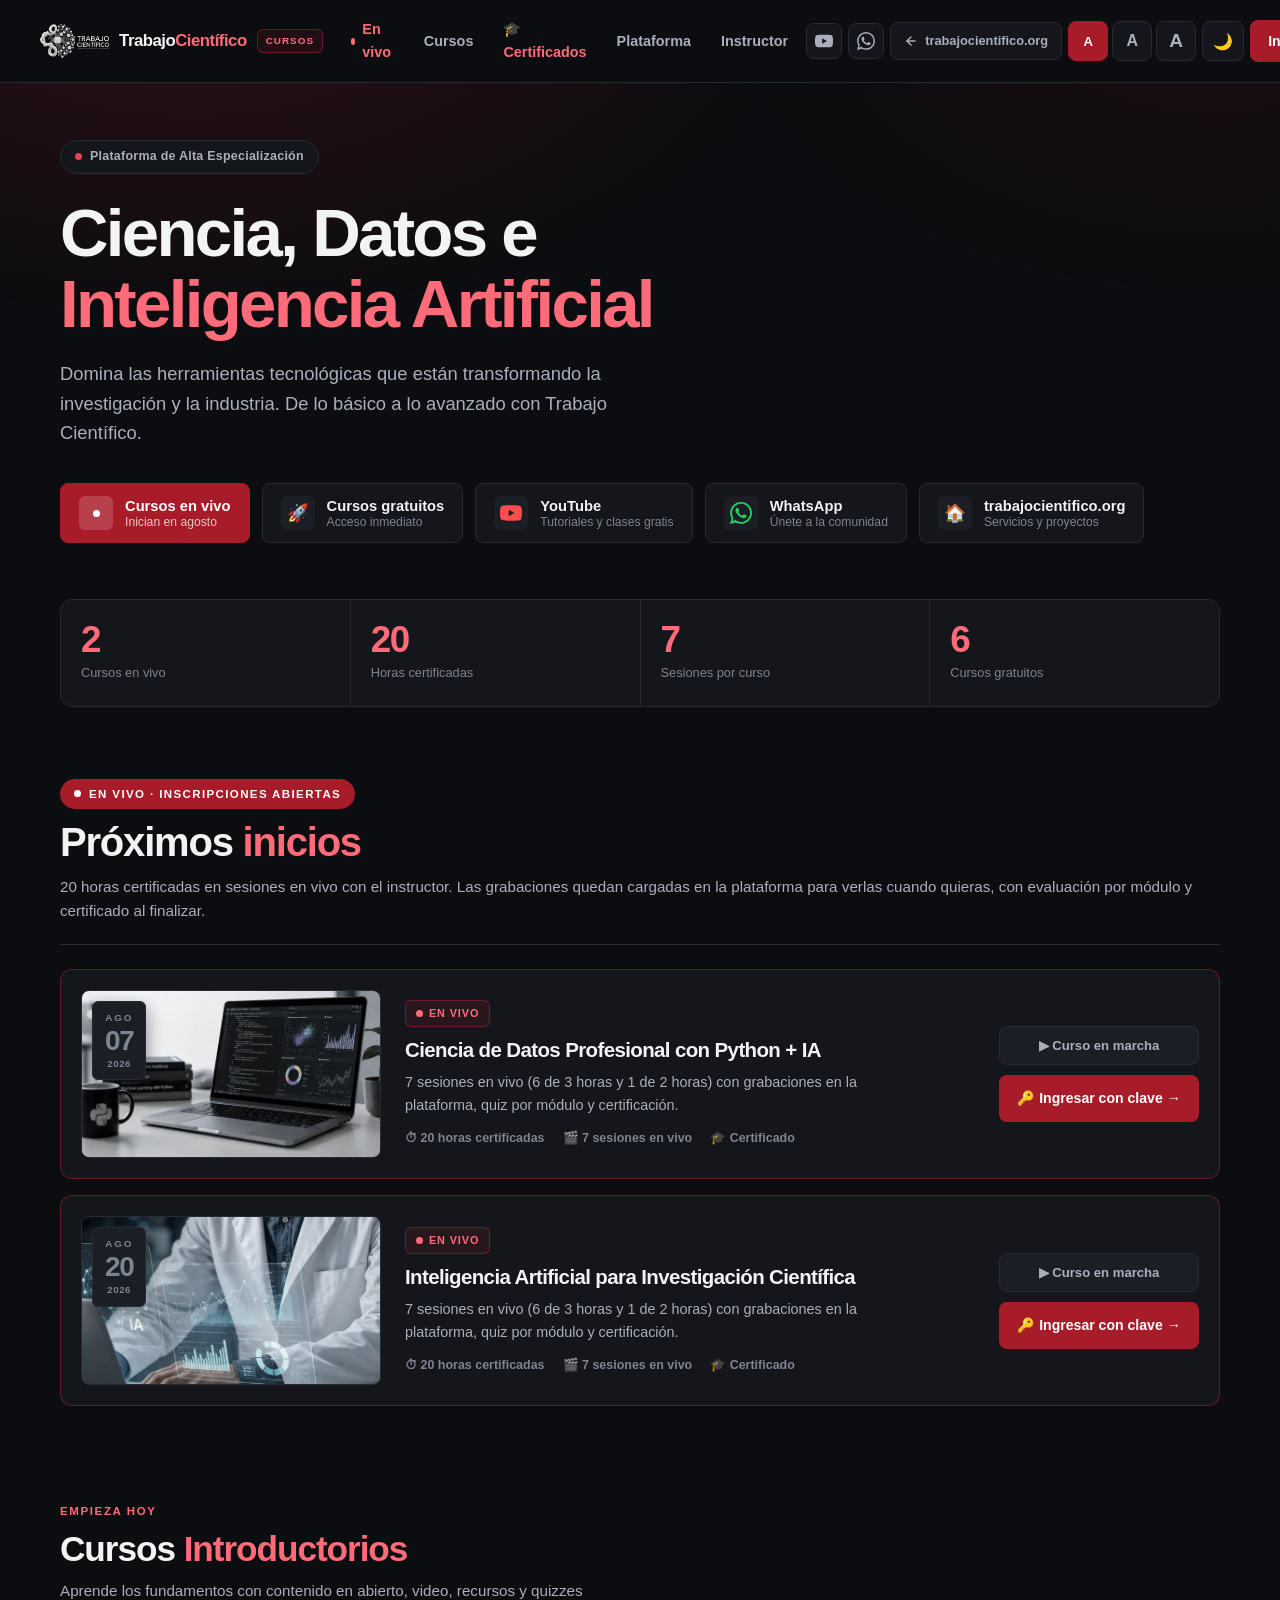
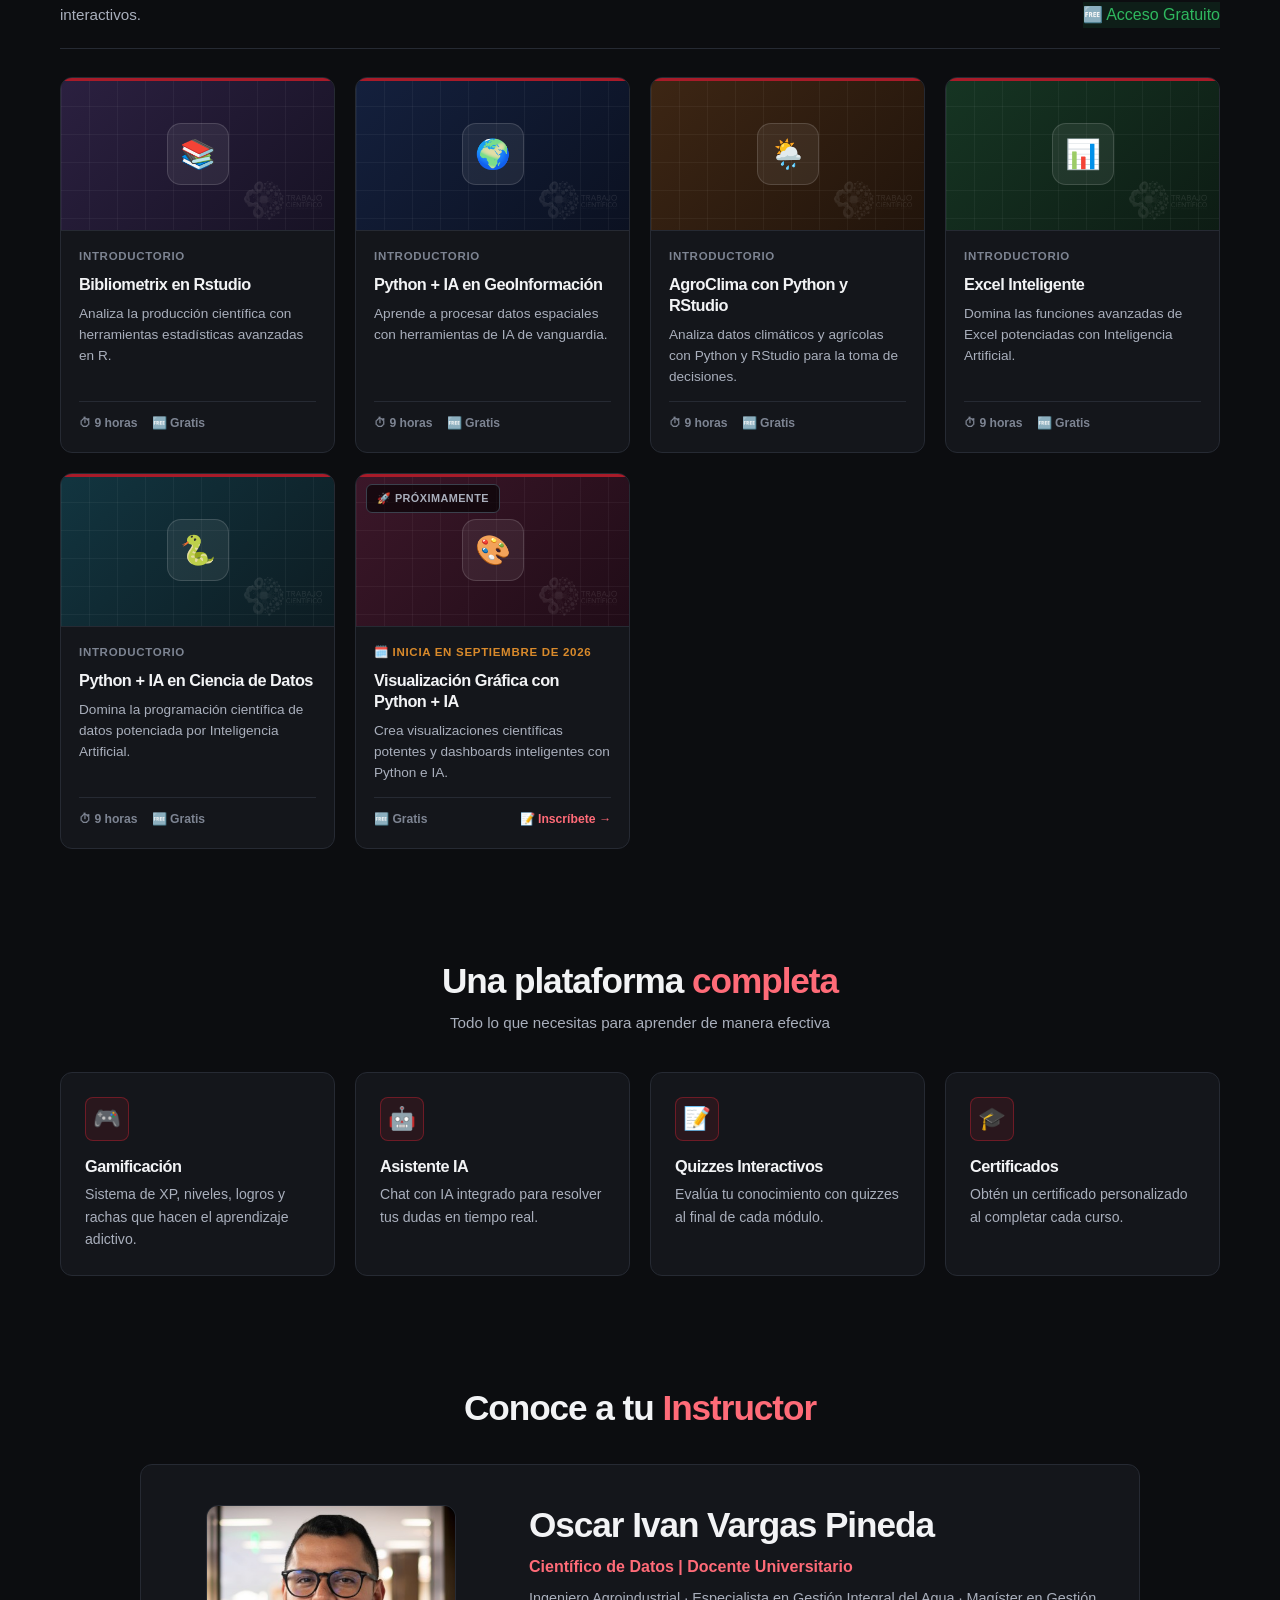
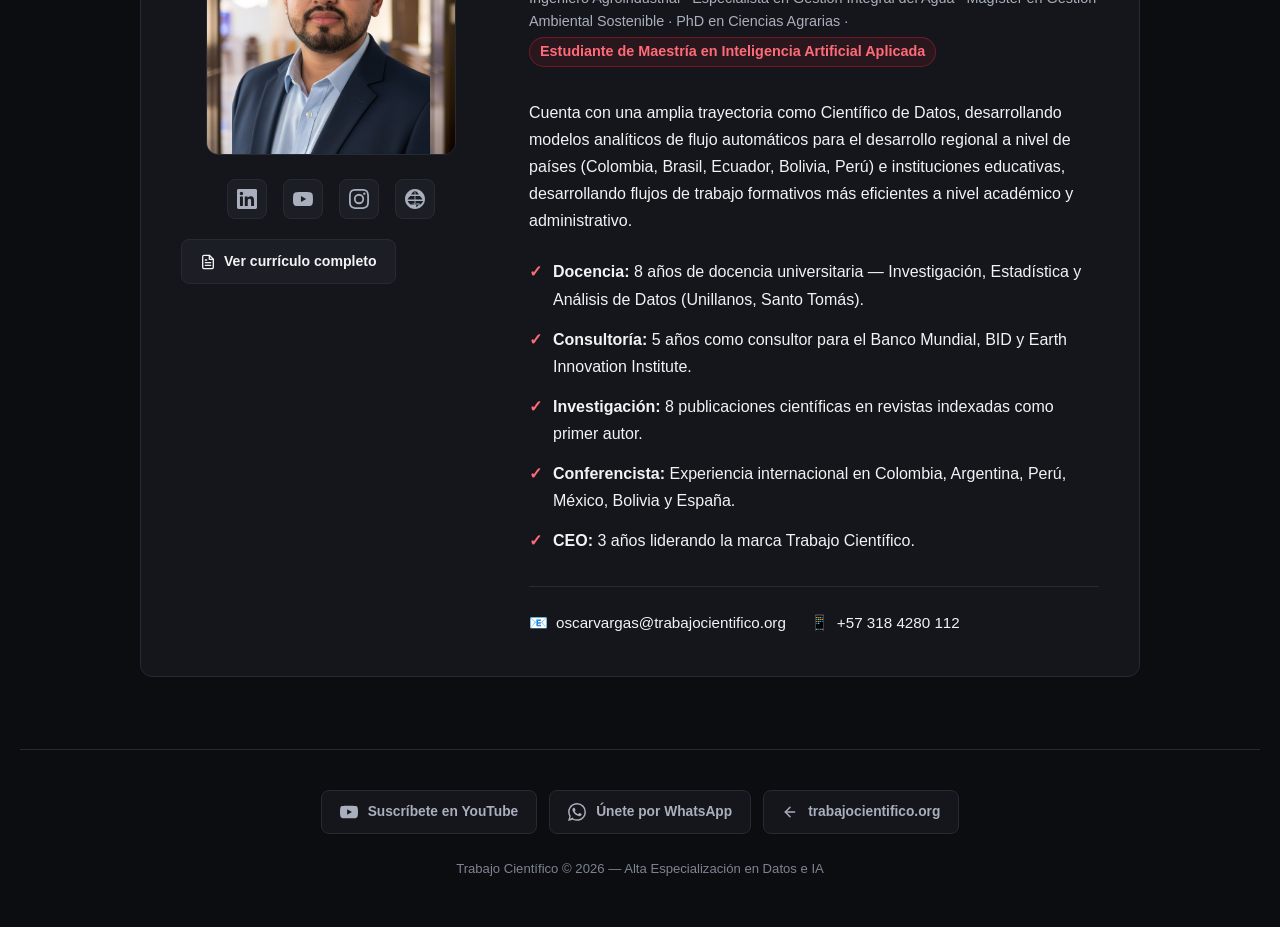
==== commit 463d3d94: "agregar presentaciones" ====
--- a/index.html
+++ b/index.html
@@ -4,6 +4,9 @@
   <meta charset="UTF-8">
   <meta name="viewport" content="width=device-width, initial-scale=1.0">
   <title>Trabajo Científico - Plataforma de Educación</title>
+  <link rel="preconnect" href="https://fonts.googleapis.com">
+  <link rel="preconnect" href="https://fonts.gstatic.com" crossorigin>
+  <link href="https://fonts.googleapis.com/css2?family=Inter:wght@400;500;600;700;800&display=swap" rel="stylesheet">
   <link rel="stylesheet" href="css/portal.css">
   <script src="js/config.js"></script>
   <script src="js/prefs.js"></script>
@@ -28,11 +31,11 @@
     .modal-content {
       background: var(--bg-surface);
       border: 1px solid var(--border);
-      padding: 2.5rem;
-      border-radius: 20px;
+      padding: 2.25rem;
+      border-radius: var(--radius);
       width: 90%;
       max-width: 450px;
-      box-shadow: 0 20px 40px rgba(0,0,0,0.5);
+      box-shadow: 0 24px 48px rgba(0,0,0,0.45);
       position: relative;
     }
     .modal-close {
@@ -66,25 +69,34 @@
     .form-group input {
       width: 100%;
       padding: 0.8rem;
-      background: var(--bg-deep);
+      background: var(--bg-surface-2);
       border: 1px solid var(--border);
-      border-radius: 8px;
+      border-radius: var(--radius-sm);
       color: var(--text-primary);
+      font-family: inherit;
       font-size: 1rem;
+      transition: border-color 0.2s;
+    }
+    .form-group input:focus {
+      outline: none;
+      border-color: var(--brand-500);
     }
     .btn-access {
       width: 100%;
-      padding: 1rem;
-      background: linear-gradient(135deg, #00d4ff 0%, #0055ff 100%);
+      padding: 0.95rem;
+      background: var(--brand-600);
       border: none;
-      border-radius: 8px;
+      border-radius: var(--radius-sm);
       color: #fff;
-      font-weight: 600;
+      font-family: inherit;
+      font-size: 0.95rem;
+      font-weight: 700;
       cursor: pointer;
-      transition: transform 0.2s;
+      transition: background 0.2s, box-shadow 0.2s;
     }
     .btn-access:hover {
-      transform: translateY(-2px);
+      background: var(--brand-500);
+      box-shadow: var(--shadow-brand);
     }
     .field-hint {
       color: var(--text-secondary);
@@ -102,14 +114,17 @@
 
     /* Estilos Sección Instructor */
     .instructor-section {
-      padding: 6rem 5% 4rem;
+      position: relative;
+      z-index: 1;
+      max-width: var(--content-max);
+      margin: 0 auto;
+      padding: 40px clamp(16px, 4vw, 40px) 72px;
     }
     .instructor-card {
       background: var(--bg-surface);
       border: 1px solid var(--border);
-      border-radius: 30px;
-      padding: 3rem;
-      backdrop-filter: blur(10px);
+      border-radius: var(--radius);
+      padding: 2.5rem;
       max-width: 1000px;
       margin: 0 auto;
     }
@@ -126,14 +141,14 @@
     .instructor-placeholder-img {
       width: 250px;
       height: 250px;
-      background: linear-gradient(135deg, #00d4ff 0%, #0055ff 100%);
-      border-radius: 20px;
+      background: var(--bg-surface-2);
+      border: 1px solid var(--border);
+      border-radius: var(--radius);
       display: flex;
       align-items: center;
       justify-content: center;
       font-size: 5rem;
-      margin: 0 auto 2rem;
-      box-shadow: 0 15px 35px rgba(0, 85, 255, 0.3);
+      margin: 0 auto 1.5rem;
     }
     .instructor-socials {
       display: flex;
@@ -144,21 +159,21 @@
       width: 40px;
       height: 40px;
       background: var(--bg-surface-2);
-      border-radius: 10px;
+      border-radius: var(--radius-sm);
       display: flex;
       align-items: center;
       justify-content: center;
-      color: var(--text-primary);
+      color: var(--text-secondary);
       text-decoration: none;
       font-weight: bold;
-      transition: all 0.3s;
+      transition: all 0.2s;
       border: 1px solid var(--border);
     }
     .social-link:hover {
-      background: var(--accent-cyan);
+      background: var(--brand-600);
+      border-color: var(--brand-600);
       color: #fff;
-      transform: translateY(-3px);
-      box-shadow: 0 5px 15px rgba(0, 212, 255, 0.4);
+      transform: translateY(-2px);
     }
     .instructor-header-info h3 {
       font-size: 2.2rem;
@@ -166,7 +181,7 @@
       color: var(--text-primary);
     }
     .instructor-titles {
-      color: var(--accent-cyan);
+      color: var(--brand-text);
       font-weight: 600;
       margin-bottom: 0.5rem;
     }
@@ -176,12 +191,12 @@
       margin-bottom: 2rem;
     }
     .instructor-current-study {
-      color: var(--accent-cyan);
+      color: var(--brand-text);
       font-weight: 600;
-      background: linear-gradient(135deg, rgba(0, 212, 255, 0.12), rgba(123, 47, 247, 0.12));
+      background: var(--brand-tint);
       padding: 2px 10px;
-      border-radius: 999px;
-      border: 1px solid rgba(0, 212, 255, 0.3);
+      border-radius: var(--radius-pill);
+      border: 1px solid var(--brand-ring);
       white-space: nowrap;
       display: inline-block;
       margin-top: 4px;
@@ -196,16 +211,16 @@
       text-decoration: none;
       font-size: 0.88rem;
       font-weight: 600;
-      border-radius: 999px;
-      background: linear-gradient(135deg, rgba(0, 212, 255, 0.12), rgba(123, 47, 247, 0.12));
-      border: 1px solid rgba(0, 212, 255, 0.35);
-      transition: all 0.25s ease;
+      border-radius: var(--radius-sm);
+      background: var(--bg-surface-2);
+      border: 1px solid var(--border);
+      transition: all 0.2s ease;
     }
     .instructor-cv-link:hover {
       transform: translateY(-2px);
-      border-color: rgba(0, 212, 255, 0.6);
-      box-shadow: 0 8px 22px rgba(0, 212, 255, 0.25);
-      color: var(--accent-cyan);
+      border-color: var(--brand-ring);
+      background: var(--brand-tint);
+      color: var(--brand-text);
     }
     .instructor-cv-link svg {
       transition: transform 0.25s ease;
@@ -232,7 +247,7 @@
       content: '✓';
       position: absolute;
       left: 0;
-      color: var(--accent-cyan);
+      color: var(--brand-text);
       font-weight: bold;
     }
     .instructor-contact {
@@ -252,30 +267,26 @@
       transition: color 0.3s;
     }
     .contact-item:hover {
-      color: var(--accent-cyan);
+      color: var(--brand-text);
     }
   </style>
 </head>
 <body>
 
-  <!-- Animated Background -->
-  <div class="portal-bg">
-    <div class="orb orb-1"></div>
-    <div class="orb orb-2"></div>
-    <div class="orb orb-3"></div>
-  </div>
-  <canvas id="particles-canvas"></canvas>
+  <!-- Fondo: lavado rojo estático detrás del hero -->
+  <div class="portal-bg"></div>
 
   <!-- Navbar -->
   <nav class="portal-nav" id="portal-nav">
     <a href="#" class="nav-brand">
-      <img src="imagenes/logo.png" alt="Trabajo Científico" class="nav-logo" style="width:40px;height:40px;object-fit:contain;border-radius:8px;">
+      <img src="imagenes/logo-nav.png" alt="Trabajo Científico" class="nav-logo" width="128" height="63">
       <div class="nav-title">Trabajo<span>Científico</span></div>
       <span class="nav-brand-tag">Cursos</span>
     </a>
     <div class="nav-links">
+      <a href="#en-vivo" class="nav-link nav-link--live"><span class="live-dot"></span> En vivo</a>
       <a href="#cursos" class="nav-link">Cursos</a>
-      <a href="certificados/" class="nav-link" style="color: var(--accent-cyan); font-weight: 600;">🎓 Certificados</a>
+      <a href="certificados/" class="nav-link" style="color: var(--brand-text);">🎓 Certificados</a>
       <a href="#features" class="nav-link">Plataforma</a>
       <a href="#instructor" class="nav-link">Instructor</a>
       <div class="nav-socials">
@@ -300,7 +311,7 @@
           <span data-pref-theme-icon>🌙</span>
         </button>
       </div>
-      <a href="#cursos" class="nav-cta">Comenzar ahora</a>
+      <a href="#en-vivo" class="nav-cta">Inscríbete ahora</a>
     </div>
     <div class="nav-socials nav-socials--mobile">
       <div class="prefs-controls">
@@ -337,10 +348,17 @@
     <p class="hero-subtitle">Domina las herramientas tecnológicas que están transformando la investigación y la industria. De lo básico a lo avanzado con Trabajo Científico.</p>
 
     <div class="hero-ctas">
-      <a href="#cursos" class="hero-cta hero-cta--primary">
+      <a href="#en-vivo" class="hero-cta hero-cta--primary">
+        <span class="hero-cta-icon"><span class="live-dot"></span></span>
+        <span class="hero-cta-text">
+          <strong>Cursos en vivo</strong>
+          <small>Inician en agosto</small>
+        </span>
+      </a>
+      <a href="#cursos" class="hero-cta hero-cta--free">
         <span class="hero-cta-icon">🚀</span>
         <span class="hero-cta-text">
-          <strong>Empieza un curso</strong>
+          <strong>Cursos gratuitos</strong>
           <small>Acceso inmediato</small>
         </span>
       </a>
@@ -391,59 +409,77 @@
     </div>
   </section>
 
+  <!-- Próximos inicios: los dos cursos en vivo, arriba de todo -->
+  <section class="upcoming-section" id="en-vivo">
+    <div class="upcoming-header reveal">
+      <span class="upcoming-eyebrow"><span class="live-dot"></span> En vivo · Inscripciones abiertas</span>
+      <h2>Próximos <span class="gradient-text">inicios</span></h2>
+      <p class="section-subtitle">20 horas certificadas en sesiones en vivo con el instructor. Las grabaciones quedan cargadas en la plataforma para verlas cuando quieras, con evaluación por módulo y certificado al finalizar.</p>
+    </div>
+
+    <div class="upcoming-list">
+      <!-- Curso en vivo 1: Ciencia de Datos Profesional con Python + IA -->
+      <a href="#" class="upcoming-card reveal" data-start="2026-08-07" data-lessons="7" onclick="openAccessModal(event, 'ciencia-datos-profesional-ia', 'Ciencia de Datos Profesional con Python + IA', 'ciencia07')">
+        <div class="upcoming-media">
+          <picture>
+            <source srcset="imagenes/cienciadedatos-card.webp" type="image/webp">
+            <img src="imagenes/cienciadedatos-card.jpg" alt="Escritorio con un portátil mostrando código Python y gráficos de datos" width="640" height="360" loading="lazy" decoding="async">
+          </picture>
+          <div class="upcoming-date">
+            <span class="upcoming-date-month">Ago</span>
+            <span class="upcoming-date-day">07</span>
+            <span class="upcoming-date-year">2026</span>
+          </div>
+        </div>
+        <div class="upcoming-body">
+          <span class="upcoming-badge"><span class="live-dot"></span> En vivo</span>
+          <h3 class="upcoming-title">Ciencia de Datos Profesional con Python + IA</h3>
+          <p class="upcoming-desc">7 sesiones en vivo (6 de 3 horas y 1 de 2 horas) con grabaciones en la plataforma, quiz por módulo y certificación.</p>
+          <div class="upcoming-facts">
+            <span>⏱ 20 horas certificadas</span>
+            <span>🎬 7 sesiones en vivo</span>
+            <span>🎓 Certificado</span>
+          </div>
+        </div>
+        <div class="upcoming-action">
+          <span class="upcoming-countdown" data-countdown></span>
+          <span class="upcoming-cta">🔑 Ingresar con clave →</span>
+        </div>
+      </a>
+
+      <!-- Curso en vivo 2: Inteligencia Artificial para Investigación Científica -->
+      <a href="#" class="upcoming-card reveal" data-start="2026-08-20" data-lessons="7" onclick="openAccessModal(event, 'ia-investigacion-cientifica', 'Inteligencia Artificial para Investigación Científica', 'investigacion20')">
+        <div class="upcoming-media">
+          <picture>
+            <source srcset="imagenes/inteligenciaartificial-card.webp" type="image/webp">
+            <img src="imagenes/inteligenciaartificial-card.jpg" alt="Investigador en bata analizando datos sobre una interfaz holográfica de inteligencia artificial" width="640" height="360" loading="lazy" decoding="async">
+          </picture>
+          <div class="upcoming-date">
+            <span class="upcoming-date-month">Ago</span>
+            <span class="upcoming-date-day">20</span>
+            <span class="upcoming-date-year">2026</span>
+          </div>
+        </div>
+        <div class="upcoming-body">
+          <span class="upcoming-badge"><span class="live-dot"></span> En vivo</span>
+          <h3 class="upcoming-title">Inteligencia Artificial para Investigación Científica</h3>
+          <p class="upcoming-desc">7 sesiones en vivo (6 de 3 horas y 1 de 2 horas) con grabaciones en la plataforma, quiz por módulo y certificación.</p>
+          <div class="upcoming-facts">
+            <span>⏱ 20 horas certificadas</span>
+            <span>🎬 7 sesiones en vivo</span>
+            <span>🎓 Certificado</span>
+          </div>
+        </div>
+        <div class="upcoming-action">
+          <span class="upcoming-countdown" data-countdown></span>
+          <span class="upcoming-cta">🔑 Ingresar con clave →</span>
+        </div>
+      </a>
+    </div>
+  </section>
+
   <!-- Courses Section -->
   <section class="courses-section" id="cursos">
-
-    <!-- CURSOS EN VIVO (acceso con clave) -->
-    <div class="section-divider reveal section-divider--live">
-      <div class="section-divider-text">
-        <span class="section-eyebrow">Inscripciones abiertas · Inician en agosto</span>
-        <h2>Cursos <span class="gradient-text">En Vivo</span></h2>
-        <p class="section-subtitle">20 horas certificadas en sesiones en vivo con el instructor. Las grabaciones quedan cargadas en la plataforma para verlas cuando quieras, con evaluación por módulo y certificado al finalizar.</p>
-      </div>
-      <span class="badge-live"><span class="live-dot"></span> Acceso con clave</span>
-    </div>
-
-    <div class="courses-grid courses-grid--featured">
-      <!-- Curso en vivo 1: Ciencia de Datos Profesional con Python + IA -->
-      <a href="#" class="course-card reveal live featured" data-theme="cyan" data-lessons="7" onclick="openAccessModal(event, 'ciencia-datos-profesional-ia', 'Ciencia de Datos Profesional con Python + IA', 'ciencia07')">
-        <div class="card-thumbnail">
-          <span class="card-icon">🐍</span>
-          <span class="card-live-badge"><span class="live-dot"></span> En vivo</span>
-          <div class="card-gradient-bar"></div>
-        </div>
-        <div class="card-body">
-          <span class="card-category">🗓️ Inicia 7 de agosto de 2026</span>
-          <h3 class="card-title">Ciencia de Datos Profesional con Python + IA</h3>
-          <p class="card-description">7 sesiones en vivo (6 de 3 horas y 1 de 2 horas) con grabaciones en la plataforma, quiz por módulo y certificación.</p>
-          <div class="card-meta">
-            <span class="card-meta-item">⏱ 20 horas certificadas</span>
-            <span class="card-meta-item">🎓 Certificado</span>
-            <span class="card-meta-item card-meta-cta">🔑 Ingresar con clave →</span>
-          </div>
-        </div>
-      </a>
-
-      <!-- Curso en vivo 2: Inteligencia Artificial para Investigación Científica -->
-      <a href="#" class="course-card reveal live featured" data-theme="purple" data-lessons="7" onclick="openAccessModal(event, 'ia-investigacion-cientifica', 'Inteligencia Artificial para Investigación Científica', 'investigacion20')">
-        <div class="card-thumbnail">
-          <span class="card-icon">🔬</span>
-          <span class="card-live-badge"><span class="live-dot"></span> En vivo</span>
-          <div class="card-gradient-bar"></div>
-        </div>
-        <div class="card-body">
-          <span class="card-category">🗓️ Inicia 20 de agosto de 2026</span>
-          <h3 class="card-title">Inteligencia Artificial para Investigación Científica</h3>
-          <p class="card-description">7 sesiones en vivo (6 de 3 horas y 1 de 2 horas) con grabaciones en la plataforma, quiz por módulo y certificación.</p>
-          <div class="card-meta">
-            <span class="card-meta-item">⏱ 20 horas certificadas</span>
-            <span class="card-meta-item">🎓 Certificado</span>
-            <span class="card-meta-item card-meta-cta">🔑 Ingresar con clave →</span>
-          </div>
-        </div>
-      </a>
-    </div>
-
     <!-- CURSOS GRATUITOS -->
     <div class="section-divider reveal">
       <div class="section-divider-text">
@@ -810,51 +846,38 @@
   </footer>
 
   <script>
-    // ========== Particles Effect ==========
-    (function() {
-      const canvas = document.getElementById('particles-canvas');
-      const ctx = canvas.getContext('2d');
-      let particles = [];
-      const PARTICLE_COUNT = 60;
-
-      function resize() {
-        canvas.width = window.innerWidth;
-        canvas.height = window.innerHeight;
-      }
-      resize();
-      window.addEventListener('resize', resize);
-
-      class Particle {
-        constructor() { this.reset(); }
-        reset() {
-          this.x = Math.random() * canvas.width;
-          this.y = Math.random() * canvas.height;
-          this.size = Math.random() * 2 + 0.5;
-          this.speedX = (Math.random() - 0.5) * 0.4;
-          this.speedY = (Math.random() - 0.5) * 0.4;
-          this.opacity = Math.random() * 0.5 + 0.1;
+    // ========== Cuenta regresiva de los cursos en vivo ==========
+    // Se calcula contra la fecha real del visitante, así que la
+    // urgencia no hay que editarla a mano cada semana.
+    (function initCountdowns() {
+      const hoy = new Date();
+      hoy.setHours(0, 0, 0, 0);
+
+      document.querySelectorAll('[data-start]').forEach(card => {
+        const salida = card.querySelector('[data-countdown]');
+        if (!salida) return;
+
+        // Se construye en horario local: usar Date('2026-08-07') lo
+        // interpreta como UTC y en Colombia adelantaría un día.
+        const [y, m, d] = card.dataset.start.split('-').map(Number);
+        const inicio = new Date(y, m - 1, d);
+        const dias = Math.round((inicio - hoy) / 86400000);
+
+        if (dias > 1) {
+          salida.textContent = `⏳ Faltan ${dias} días`;
+          if (dias <= 7) salida.classList.add('is-imminent');
+          else if (dias <= 21) salida.classList.add('is-urgent');
+        } else if (dias === 1) {
+          salida.textContent = '⏳ Empieza mañana';
+          salida.classList.add('is-imminent');
+        } else if (dias === 0) {
+          salida.textContent = '🔴 Empieza hoy';
+          salida.classList.add('is-imminent');
+        } else {
+          salida.textContent = '▶ Curso en marcha';
+          card.classList.add('is-started');
         }
-        update() {
-          this.x += this.speedX;
-          this.y += this.speedY;
-          if (this.x < 0 || this.x > canvas.width || this.y < 0 || this.y > canvas.height) this.reset();
-        }
-        draw() {
-          ctx.beginPath();
-          ctx.arc(this.x, this.y, this.size, 0, Math.PI * 2);
-          ctx.fillStyle = `rgba(0, 212, 255, ${this.opacity})`;
-          ctx.fill();
-        }
-      }
-
-      for (let i = 0; i < PARTICLE_COUNT; i++) particles.push(new Particle());
-
-      function animate() {
-        ctx.clearRect(0, 0, canvas.width, canvas.height);
-        particles.forEach(p => { p.update(); p.draw(); });
-        requestAnimationFrame(animate);
-      }
-      animate();
+      });
     })();
 
     // ========== Access Logic ==========
@@ -895,7 +918,8 @@
     }
 
     function checkExistingSessions() {
-      const courseCards = document.querySelectorAll('.course-card');
+      // Cubre las tarjetas de la rejilla y las de la banda de próximos inicios
+      const courseCards = document.querySelectorAll('.course-card, .upcoming-card');
       const userName = localStorage.getItem('tc_user_name');
       
       courseCards.forEach(card => {
@@ -920,8 +944,11 @@
           const category = card.querySelector('.card-category');
           if(category) {
             category.innerHTML = '✅ Continuar curso';
-            category.style.color = '#00d4ff';
+            category.style.color = 'var(--brand-text)';
           }
+          // En la banda el aviso va en el botón, que es lo que se lee
+          const liveCta = card.querySelector('.upcoming-cta');
+          if(liveCta) liveCta.innerHTML = '✅ Continuar curso →';
         }
 
         if (savedProgress) {
@@ -937,11 +964,11 @@
               percent = done > 0 ? Math.min(Math.round((done / totalLessons) * 100), 100) : 0;
             }
             if (percent > 0) {
-              const meta = card.querySelector('.card-meta');
+              const meta = card.querySelector('.card-meta') || card.querySelector('.upcoming-facts');
               if(meta) {
                 const progSpan = document.createElement('span');
-                progSpan.className = 'card-meta-item';
-                progSpan.style.color = '#00d4ff';
+                if (meta.classList.contains('card-meta')) progSpan.className = 'card-meta-item';
+                progSpan.style.color = 'var(--brand-text)';
                 progSpan.innerHTML = `📊 ${percent}%`;
                 meta.appendChild(progSpan);
               }
--- a/css/portal.css
+++ b/css/portal.css
@@ -1,6 +1,8 @@
 /* ============================================
-   DATAPATH ACADEMY — Portal Styles
-   Dark mode, glassmorphism, stunning UI
+   TRABAJO CIENTÍFICO — Portal Styles
+   Superficies planas, tipografía fuerte y rojo
+   oscuro de marca. Sin glassmorphism ni orbes:
+   el contraste lo aporta el borde, no el blur.
    ============================================ */
 
 *, *::before, *::after {
@@ -10,23 +12,94 @@
 }
 
 :root {
-  --bg-deep: #0b0d17;
-  --bg-surface: #131627;
-  --bg-surface-2: #1a1e35;
-  --bg-hover: #1f2442;
-  --border: rgba(255, 255, 255, 0.06);
-  --border-hover: rgba(255, 255, 255, 0.15);
-  --text-primary: #e8e9ee;
-  --text-secondary: #a8adc0;
-  --text-muted: #8b8fa3;
-  --accent-cyan: #00d4ff;
-  --accent-purple: #7b2ff7;
-  --accent-gradient: linear-gradient(135deg, #00d4ff, #7b2ff7);
-  --accent-gradient-h: linear-gradient(90deg, #00d4ff, #7b2ff7);
-  --success: #22c55e;
-  --radius: 16px;
-  --radius-sm: 12px;
-  --transition: 0.3s cubic-bezier(0.4, 0, 0.2, 1);
+  color-scheme: dark;
+
+  /* --- Neutros ---
+     Casi negros con una pizca de azul para que el
+     rojo de marca no vire a marrón por contraste. */
+  --bg-deep: #0c0d10;
+  --bg-surface: #14161b;
+  --bg-surface-2: #1b1e25;
+  --bg-hover: #232730;
+  --border: #262a33;
+  --border-hover: #3b414d;
+
+  /* Contraste medido sobre --bg-surface:
+     primary 15.1:1 · secondary 7.3:1 · muted 4.6:1 (mínimo AA = 4.5:1) */
+  --text-primary: #f2f3f5;
+  --text-secondary: #a9afbc;
+  --text-muted: #7d8492;
+
+  /* --- Rojo oscuro de marca ---
+     brand-600 es el color de acción (blanco encima = 6.0:1).
+     brand-300 es el único que se usa como texto sobre fondo
+     oscuro: el 600 sobre el fondo profundo solo da 2.6:1. */
+  --brand-900: #40080e;
+  --brand-800: #6b0f18;
+  --brand-700: #8c1420;
+  --brand-600: #a81b29;
+  --brand-500: #c42232;
+  --brand-400: #e04352;
+  --brand-300: #ff6b78;
+  --brand: var(--brand-600);
+  --brand-text: var(--brand-300);
+  --brand-tint: rgba(196, 34, 50, 0.12);
+  --brand-tint-strong: rgba(196, 34, 50, 0.22);
+  --brand-ring: rgba(196, 34, 50, 0.45);
+
+  --success: #2fb85f;
+  --warning: #d98a2b;
+  --error: #e0475a;
+  --live: #ff4757;
+
+  --content-max: 1240px;
+  --nav-h: 68px;
+
+  --radius: 12px;
+  --radius-sm: 8px;
+  --radius-xs: 6px;
+  --radius-pill: 999px;
+
+  --shadow-sm: 0 1px 2px rgba(0, 0, 0, 0.4);
+  --shadow-md: 0 8px 24px rgba(0, 0, 0, 0.45);
+  --shadow-brand: 0 8px 24px rgba(168, 27, 41, 0.35);
+
+  --transition: 0.2s cubic-bezier(0.4, 0, 0.2, 1);
+}
+
+/* ============================================
+   Tema claro
+   El rojo se oscurece al 700: el 600 sobre blanco
+   da 6.4:1 como texto pero pierde peso de marca.
+   ============================================ */
+:root[data-theme="light"] {
+  color-scheme: light;
+
+  --bg-deep: #f4f5f7;
+  --bg-surface: #ffffff;
+  --bg-surface-2: #f0f1f4;
+  --bg-hover: #e7e9ee;
+  --border: #e1e3e8;
+  --border-hover: #c2c6cf;
+
+  /* Contraste medido sobre blanco:
+     primary 16.9:1 · secondary 8.1:1 · muted 4.8:1 · brand-text 8.4:1 */
+  --text-primary: #12141a;
+  --text-secondary: #4c5462;
+  --text-muted: #6b7280;
+
+  --brand-text: #8c1420;
+  --brand-tint: rgba(140, 20, 32, 0.08);
+  --brand-tint-strong: rgba(140, 20, 32, 0.16);
+  --brand-ring: rgba(140, 20, 32, 0.35);
+
+  --success: #15803d;
+  --warning: #b45309;
+  --error: #b91c1c;
+
+  --shadow-sm: 0 1px 2px rgba(18, 20, 26, 0.06);
+  --shadow-md: 0 8px 24px rgba(18, 20, 26, 0.10);
+  --shadow-brand: 0 8px 24px rgba(140, 20, 32, 0.22);
 }
 
 html {
@@ -39,157 +112,133 @@
 html[data-font="extra"] { font-size: 20px; }
 
 body {
-  font-family: -apple-system, BlinkMacSystemFont, 'Segoe UI', Roboto, Oxygen, Ubuntu, Cantarell, sans-serif;
+  font-family: 'Inter', -apple-system, BlinkMacSystemFont, 'Segoe UI', Roboto, sans-serif;
   background: var(--bg-deep);
   color: var(--text-primary);
   line-height: 1.6;
   min-height: 100vh;
   overflow-x: hidden;
-}
-
-/* --- Animated Background --- */
+  -webkit-font-smoothing: antialiased;
+}
+
+/* Los titulares llevan tracking negativo: es lo que
+   da la sensación compacta y editorial de la marca. */
+h1, h2, h3 {
+  letter-spacing: -0.03em;
+  line-height: 1.15;
+  font-weight: 800;
+}
+
+:focus-visible {
+  outline: 2px solid var(--brand-400);
+  outline-offset: 2px;
+  border-radius: var(--radius-xs);
+}
+
+/* --- Fondo ---
+   Un único lavado rojo detrás del hero, estático.
+   Sustituye a los orbes animados y al canvas. */
 .portal-bg {
   position: fixed;
   inset: 0;
   z-index: 0;
   overflow: hidden;
   pointer-events: none;
-}
-
-.portal-bg .orb {
-  position: absolute;
-  border-radius: 50%;
-  filter: blur(120px);
-  opacity: 0.15;
-  animation: orbFloat 20s ease-in-out infinite;
-}
-
-.portal-bg .orb-1 {
-  width: 600px;
-  height: 600px;
-  background: var(--accent-cyan);
-  top: -10%;
-  left: -10%;
-  animation-delay: 0s;
-}
-
-.portal-bg .orb-2 {
-  width: 500px;
-  height: 500px;
-  background: var(--accent-purple);
-  bottom: -10%;
-  right: -10%;
-  animation-delay: -7s;
-}
-
-.portal-bg .orb-3 {
-  width: 400px;
-  height: 400px;
-  background: #ff006e;
-  top: 50%;
-  left: 50%;
-  transform: translate(-50%, -50%);
-  animation-delay: -14s;
-  opacity: 0.08;
-}
-
-@keyframes orbFloat {
-  0%, 100% { transform: translate(0, 0) scale(1); }
-  25% { transform: translate(60px, -40px) scale(1.1); }
-  50% { transform: translate(-30px, 60px) scale(0.95); }
-  75% { transform: translate(40px, 30px) scale(1.05); }
-}
-
-/* --- Grid Pattern Overlay --- */
-.portal-bg::after {
-  content: '';
-  position: absolute;
-  inset: 0;
-  background-image:
-    linear-gradient(rgba(255,255,255,0.02) 1px, transparent 1px),
-    linear-gradient(90deg, rgba(255,255,255,0.02) 1px, transparent 1px);
-  background-size: 60px 60px;
-}
-
-/* --- Particles Canvas --- */
-#particles-canvas {
-  position: fixed;
-  inset: 0;
-  z-index: 0;
-  pointer-events: none;
-}
-
-/* --- Navbar --- */
+  background:
+    radial-gradient(900px 520px at 15% -5%, rgba(168, 27, 41, 0.22), transparent 70%),
+    radial-gradient(700px 420px at 95% 0%, rgba(107, 15, 24, 0.16), transparent 70%);
+}
+
+:root[data-theme="light"] .portal-bg {
+  background:
+    radial-gradient(900px 520px at 15% -5%, rgba(168, 27, 41, 0.10), transparent 70%),
+    radial-gradient(700px 420px at 95% 0%, rgba(140, 20, 32, 0.07), transparent 70%);
+}
+
+.portal-bg .orb { display: none; }
+
+/* ============================================
+   Navbar
+   ============================================ */
 .portal-nav {
   position: fixed;
   top: 0;
   left: 0;
   right: 0;
   z-index: 100;
-  padding: 16px 40px;
+  min-height: var(--nav-h);
+  padding: 10px clamp(16px, 4vw, 40px);
   display: flex;
   align-items: center;
   justify-content: space-between;
-  backdrop-filter: blur(20px);
-  background: rgba(11, 13, 23, 0.7);
+  gap: 16px;
+  background: var(--bg-deep);
   border-bottom: 1px solid var(--border);
-  transition: var(--transition);
+  transition: box-shadow var(--transition);
 }
 
 .portal-nav.scrolled {
-  background: rgba(11, 13, 23, 0.95);
-  box-shadow: 0 4px 30px rgba(0,0,0,0.3);
+  box-shadow: 0 1px 0 var(--border), 0 6px 24px rgba(0, 0, 0, 0.35);
+}
+
+:root[data-theme="light"] .portal-nav.scrolled {
+  box-shadow: 0 1px 0 var(--border), 0 6px 20px rgba(18, 20, 26, 0.08);
 }
 
 .nav-brand {
   display: flex;
   align-items: center;
-  gap: 12px;
+  gap: 10px;
   text-decoration: none;
-}
-
+  flex-shrink: 0;
+}
+
+/* Es un logotipo apaisado: se le respeta la proporción
+   en vez de encajarlo en un cuadrado. */
 .nav-logo {
-  width: 40px;
-  height: 40px;
-  background: var(--accent-gradient);
-  border-radius: 10px;
-  display: flex;
-  align-items: center;
-  justify-content: center;
-  font-size: 20px;
-  font-weight: 700;
-  color: white;
-  box-shadow: 0 0 20px rgba(0, 212, 255, 0.3);
+  height: 34px;
+  width: auto;
+  display: block;
 }
 
 .nav-title {
-  font-size: 1.25rem;
-  font-weight: 700;
+  font-size: 1.05rem;
+  font-weight: 800;
   color: var(--text-primary);
-  letter-spacing: -0.02em;
+  letter-spacing: -0.03em;
+  white-space: nowrap;
 }
 
 .nav-title span {
-  background: var(--accent-gradient);
-  -webkit-background-clip: text;
-  -webkit-text-fill-color: transparent;
-  background-clip: text;
+  color: var(--brand-text);
+}
+
+.nav-brand-tag {
+  padding: 3px 8px;
+  font-size: 0.62rem;
+  font-weight: 800;
+  letter-spacing: 0.1em;
+  text-transform: uppercase;
+  color: var(--brand-text);
+  background: var(--brand-tint);
+  border: 1px solid var(--brand-ring);
+  border-radius: var(--radius-xs);
 }
 
 .nav-links {
   display: flex;
   align-items: center;
-  gap: 8px;
+  gap: 6px;
 }
 
 .nav-link {
-  padding: 8px 16px;
+  padding: 8px 12px;
   color: var(--text-secondary);
   text-decoration: none;
   font-size: 0.9rem;
-  font-weight: 500;
-  border-radius: 8px;
-  transition: var(--transition);
+  font-weight: 600;
+  border-radius: var(--radius-xs);
+  transition: color var(--transition), background var(--transition);
 }
 
 .nav-link:hover {
@@ -197,1322 +246,923 @@
   background: var(--bg-hover);
 }
 
+.nav-link--live {
+  display: inline-flex;
+  align-items: center;
+  gap: 7px;
+  color: var(--brand-text);
+}
+
 .nav-cta {
-  padding: 8px 20px;
-  background: var(--accent-gradient);
-  color: white;
+  padding: 10px 18px;
+  background: var(--brand-600);
+  color: #fff;
   border: none;
-  border-radius: 8px;
-  font-size: 0.9rem;
+  border-radius: var(--radius-sm);
+  font-size: 0.88rem;
+  font-weight: 700;
+  cursor: pointer;
+  transition: background var(--transition), box-shadow var(--transition);
+  text-decoration: none;
+  white-space: nowrap;
+}
+
+.nav-cta:hover {
+  background: var(--brand-500);
+  box-shadow: var(--shadow-brand);
+}
+
+/* --- Volver al sitio principal --- */
+.nav-back {
+  display: inline-flex;
+  align-items: center;
+  gap: 7px;
+  padding: 8px 13px;
+  color: var(--text-secondary);
+  text-decoration: none;
+  font-size: 0.8rem;
   font-weight: 600;
+  border: 1px solid var(--border);
+  border-radius: var(--radius-sm);
+  background: var(--bg-surface);
+  transition: var(--transition);
+}
+
+.nav-back svg {
+  stroke: currentColor;
+  transition: transform var(--transition);
+}
+
+.nav-back:hover {
+  color: var(--text-primary);
+  border-color: var(--border-hover);
+  background: var(--bg-hover);
+}
+
+.nav-back:hover svg { transform: translateX(-3px); }
+
+.nav-back--mobile { display: none; }
+
+/* --- Redes en la barra --- */
+.nav-socials {
+  display: inline-flex;
+  align-items: center;
+  gap: 6px;
+}
+
+.nav-social {
+  width: 36px;
+  height: 36px;
+  display: inline-flex;
+  align-items: center;
+  justify-content: center;
+  border-radius: var(--radius-sm);
+  border: 1px solid var(--border);
+  background: var(--bg-surface);
+  color: var(--text-secondary);
+  text-decoration: none;
+  transition: var(--transition);
+}
+
+.nav-social svg { transition: transform var(--transition); }
+.nav-social:hover svg { transform: scale(1.08); }
+
+.nav-social--yt:hover {
+  color: #ff4d4d;
+  border-color: rgba(255, 0, 0, 0.45);
+  background: rgba(255, 0, 0, 0.10);
+}
+
+.nav-social--wa:hover {
+  color: #25d366;
+  border-color: rgba(37, 211, 102, 0.45);
+  background: rgba(37, 211, 102, 0.10);
+}
+
+.nav-socials--mobile { display: none; }
+
+/* --- Controles de lectura --- */
+.prefs-controls {
+  display: inline-flex;
+  align-items: center;
+  gap: 6px;
+}
+
+.prefs-group {
+  display: inline-flex;
+  gap: 4px;
+}
+
+.prefs-btn {
+  min-width: 40px;
+  min-height: 40px;
+  padding: 0 10px;
+  display: inline-flex;
+  align-items: center;
+  justify-content: center;
+  background: var(--bg-surface);
+  border: 1px solid var(--border);
+  border-radius: var(--radius-sm);
+  color: var(--text-secondary);
+  font-family: inherit;
+  font-weight: 800;
   cursor: pointer;
   transition: var(--transition);
-  text-decoration: none;
-}
-
-.nav-cta:hover {
-  box-shadow: 0 0 25px rgba(0, 212, 255, 0.4);
-  transform: translateY(-1px);
-}
-
-/* --- Back to main site --- */
-.nav-brand-tag {
-  margin-left: 10px;
-  padding: 3px 9px;
-  font-size: 0.65rem;
-  font-weight: 700;
-  letter-spacing: 0.12em;
-  text-transform: uppercase;
-  color: var(--accent-cyan);
-  background: rgba(0, 212, 255, 0.1);
-  border: 1px solid rgba(0, 212, 255, 0.25);
-  border-radius: 999px;
-}
-
-.nav-back {
-  display: inline-flex;
-  align-items: center;
-  gap: 8px;
-  padding: 7px 14px;
-  margin-right: 6px;
-  color: var(--text-secondary);
-  text-decoration: none;
-  font-size: 0.82rem;
-  font-weight: 600;
-  border: 1px solid var(--border);
-  border-radius: 999px;
-  background: rgba(255, 255, 255, 0.02);
-  transition: var(--transition);
-}
-
-.nav-back svg {
-  transition: transform 0.3s ease;
-  stroke: currentColor;
-}
-
-.nav-back:hover {
+}
+
+.prefs-btn:hover {
+  border-color: var(--border-hover);
   color: var(--text-primary);
-  border-color: rgba(0, 212, 255, 0.45);
-  background: rgba(0, 212, 255, 0.08);
-  box-shadow: 0 0 18px rgba(0, 212, 255, 0.18);
-}
-
-.nav-back:hover svg {
-  transform: translateX(-3px);
-}
-
-.nav-back--mobile {
-  display: none;
-}
-
-@media (max-width: 768px) {
-  .nav-brand-tag { display: none; }
-  .nav-back--mobile {
-    display: inline-flex;
-    margin-right: 0;
-    padding: 6px 12px;
-    font-size: 0.78rem;
-  }
-}
-
-/* --- Footer back link --- */
-.portal-footer {
-  display: flex;
-  flex-direction: column;
-  align-items: center;
-  gap: 12px;
-}
-
-.footer-back {
-  display: inline-flex;
-  align-items: center;
-  gap: 8px;
-  padding: 10px 20px;
-  color: var(--text-primary);
-  text-decoration: none;
-  font-size: 0.88rem;
-  font-weight: 600;
-  border: 1px solid var(--border);
-  border-radius: 999px;
-  background: linear-gradient(135deg, rgba(0, 212, 255, 0.08), rgba(123, 47, 247, 0.08));
-  transition: var(--transition);
-}
-
-.footer-back svg {
-  transition: transform 0.3s ease;
-}
-
-.footer-back:hover {
-  border-color: rgba(0, 212, 255, 0.5);
-  box-shadow: 0 8px 24px rgba(0, 212, 255, 0.15);
-  transform: translateY(-2px);
-}
-
-.footer-back:hover svg {
-  transform: translateX(-4px);
-}
-
-/* --- Hero Section --- */
+  background: var(--bg-hover);
+}
+
+.prefs-btn.is-active {
+  background: var(--brand-600);
+  border-color: var(--brand-600);
+  color: #fff;
+}
+
+.prefs-btn[data-pref-font="normal"] { font-size: 0.82rem; }
+.prefs-btn[data-pref-font="grande"] { font-size: 1rem; }
+.prefs-btn[data-pref-font="extra"] { font-size: 1.2rem; }
+.prefs-btn--theme { font-size: 1rem; }
+
+/* ============================================
+   Hero
+   Alineado a la izquierda dentro del contenedor:
+   la lectura arranca en el mismo eje que el resto
+   de secciones, sin centrados sueltos.
+   ============================================ */
 .hero {
   position: relative;
   z-index: 1;
-  min-height: 100vh;
+  max-width: var(--content-max);
+  margin: 0 auto;
+  padding: calc(var(--nav-h) + 72px) clamp(16px, 4vw, 40px) 64px;
+}
+
+.hero-badge {
+  display: inline-flex;
+  align-items: center;
+  gap: 8px;
+  padding: 6px 14px;
+  margin-bottom: 24px;
+  background: var(--bg-surface);
+  border: 1px solid var(--border);
+  border-radius: var(--radius-pill);
+  font-size: 0.78rem;
+  font-weight: 700;
+  letter-spacing: 0.02em;
+  color: var(--text-secondary);
+}
+
+.pulse-dot {
+  width: 7px;
+  height: 7px;
+  border-radius: 50%;
+  background: var(--brand-400);
+  box-shadow: 0 0 0 0 var(--brand-ring);
+  animation: pulse 2s infinite;
+}
+
+@keyframes pulse {
+  0% { box-shadow: 0 0 0 0 var(--brand-ring); }
+  70% { box-shadow: 0 0 0 8px rgba(196, 34, 50, 0); }
+  100% { box-shadow: 0 0 0 0 rgba(196, 34, 50, 0); }
+}
+
+.hero h1 {
+  font-size: clamp(2.4rem, 6vw, 4.2rem);
+  line-height: 1.05;
+  letter-spacing: -0.04em;
+  margin-bottom: 20px;
+  max-width: 16ch;
+}
+
+.hero-subtitle {
+  font-size: clamp(1rem, 2vw, 1.15rem);
+  color: var(--text-secondary);
+  max-width: 56ch;
+  margin-bottom: 36px;
+}
+
+/* Sustituye al degradado: color plano de marca. */
+.gradient-text {
+  color: var(--brand-text);
+}
+
+/* --- CTAs del hero --- */
+.hero-ctas {
+  display: flex;
+  flex-wrap: wrap;
+  gap: 12px;
+  margin-bottom: 56px;
+}
+
+.hero-cta {
+  display: inline-flex;
+  align-items: center;
+  gap: 12px;
+  padding: 12px 18px;
+  border-radius: var(--radius-sm);
+  border: 1px solid var(--border);
+  background: var(--bg-surface);
+  color: var(--text-primary);
+  text-decoration: none;
+  transition: var(--transition);
+}
+
+.hero-cta:hover {
+  border-color: var(--border-hover);
+  background: var(--bg-hover);
+  transform: translateY(-2px);
+}
+
+.hero-cta-icon {
+  display: inline-flex;
+  align-items: center;
+  justify-content: center;
+  width: 34px;
+  height: 34px;
+  flex-shrink: 0;
+  border-radius: var(--radius-xs);
+  background: var(--bg-surface-2);
+  font-size: 1.1rem;
+}
+
+.hero-cta-text {
   display: flex;
   flex-direction: column;
-  align-items: center;
-  justify-content: center;
-  text-align: center;
-  padding: 120px 24px 80px;
-}
-
-.hero-badge {
-  display: inline-flex;
-  align-items: center;
-  gap: 8px;
-  padding: 6px 16px;
-  background: rgba(0, 212, 255, 0.1);
-  border: 1px solid rgba(0, 212, 255, 0.2);
-  border-radius: 100px;
-  font-size: 0.85rem;
-  color: var(--accent-cyan);
-  margin-bottom: 24px;
-  animation: fadeInUp 0.6s ease;
-}
-
-.hero-badge .pulse-dot {
-  width: 8px;
-  height: 8px;
-  border-radius: 50%;
-  background: var(--accent-cyan);
-  animation: pulse 2s ease-in-out infinite;
-}
-
-@keyframes pulse {
-  0%, 100% { opacity: 1; transform: scale(1); }
-  50% { opacity: 0.5; transform: scale(1.5); }
-}
-
-.hero h1 {
-  font-size: clamp(2.5rem, 6vw, 4.5rem);
+  line-height: 1.25;
+}
+
+.hero-cta-text strong {
+  font-size: 0.92rem;
+  font-weight: 700;
+}
+
+.hero-cta-text small {
+  font-size: 0.76rem;
+  color: var(--text-muted);
+}
+
+.hero-cta--primary {
+  background: var(--brand-600);
+  border-color: var(--brand-600);
+  color: #fff;
+}
+
+.hero-cta--primary .hero-cta-icon { background: rgba(255, 255, 255, 0.16); }
+.hero-cta--primary .hero-cta-text small { color: rgba(255, 255, 255, 0.75); }
+
+.hero-cta--primary:hover {
+  background: var(--brand-500);
+  border-color: var(--brand-500);
+  box-shadow: var(--shadow-brand);
+}
+
+.hero-cta--primary .hero-cta-icon .live-dot { background: #fff; }
+.hero-cta--free:hover { border-color: var(--brand-ring); }
+.hero-cta--yt:hover { border-color: rgba(255, 0, 0, 0.45); }
+.hero-cta--yt .hero-cta-icon { color: #ff4d4d; }
+.hero-cta--wa:hover { border-color: rgba(37, 211, 102, 0.45); }
+.hero-cta--wa .hero-cta-icon { color: #25d366; }
+.hero-cta--site:hover { border-color: var(--brand-ring); }
+
+/* --- Métricas ---
+   Fila plana separada por líneas, sin tarjetas. */
+.hero-stats {
+  display: grid;
+  grid-template-columns: repeat(4, 1fr);
+  gap: 1px;
+  background: var(--border);
+  border: 1px solid var(--border);
+  border-radius: var(--radius);
+  overflow: hidden;
+}
+
+.hero-stat {
+  background: var(--bg-surface);
+  padding: 22px 20px;
+  display: flex;
+  flex-direction: column;
+  gap: 4px;
+}
+
+.hero-stat-number {
+  font-size: clamp(1.7rem, 3vw, 2.3rem);
   font-weight: 800;
-  line-height: 1.1;
-  letter-spacing: -0.03em;
-  margin-bottom: 20px;
-  animation: fadeInUp 0.6s ease 0.1s both;
-}
-
-.hero h1 .gradient-text {
-  background: var(--accent-gradient);
-  -webkit-background-clip: text;
-  -webkit-text-fill-color: transparent;
-  background-clip: text;
-}
-
-.hero-subtitle {
-  font-size: clamp(1rem, 2vw, 1.25rem);
-  color: var(--text-secondary);
-  max-width: 600px;
-  margin: 0 auto 40px;
-  animation: fadeInUp 0.6s ease 0.2s both;
-}
-
-.hero-stats {
-  display: flex;
-  gap: 40px;
-  justify-content: center;
-  flex-wrap: wrap;
-  animation: fadeInUp 0.6s ease 0.3s both;
-}
-
-.hero-stat {
-  text-align: center;
-}
-
-.hero-stat-number {
-  font-size: 2rem;
-  font-weight: 800;
-  background: var(--accent-gradient);
-  -webkit-background-clip: text;
-  -webkit-text-fill-color: transparent;
-  background-clip: text;
+  letter-spacing: -0.04em;
+  color: var(--brand-text);
+  line-height: 1;
 }
 
 .hero-stat-label {
-  font-size: 0.85rem;
+  font-size: 0.8rem;
   color: var(--text-muted);
-  display: block;
-  margin-top: 2px;
-}
-
-.hero-scroll-indicator {
-  position: absolute;
-  bottom: 30px;
-  left: 50%;
-  transform: translateX(-50%);
-  display: flex;
-  flex-direction: column;
-  align-items: center;
-  gap: 8px;
-  color: var(--text-muted);
-  font-size: 0.8rem;
-  animation: bounce 2s ease-in-out infinite;
-}
-
-.hero-scroll-indicator svg {
-  width: 20px;
-  height: 20px;
-  stroke: var(--text-muted);
-}
-
-@keyframes bounce {
-  0%, 100% { transform: translateX(-50%) translateY(0); }
-  50% { transform: translateX(-50%) translateY(8px); }
-}
-
-@keyframes fadeInUp {
-  from { opacity: 0; transform: translateY(30px); }
-  to { opacity: 1; transform: translateY(0); }
-}
-
-/* --- Courses Section --- */
-.courses-section {
+  font-weight: 500;
+}
+
+.count-up { display: inline-block; }
+
+/* ============================================
+   Próximos inicios
+   Los dos cursos en vivo van antes que nada y a
+   lo ancho: son lo único con fecha de cierre.
+   ============================================ */
+.upcoming-section {
   position: relative;
   z-index: 1;
-  padding: 80px 24px 120px;
-  max-width: 1280px;
+  max-width: var(--content-max);
   margin: 0 auto;
-}
-
+  padding: 8px clamp(16px, 4vw, 40px) 56px;
+}
+
+.upcoming-header {
+  padding-bottom: 20px;
+  margin-bottom: 24px;
+  border-bottom: 1px solid var(--border);
+}
+
+.upcoming-eyebrow {
+  display: inline-flex;
+  align-items: center;
+  gap: 8px;
+  margin-bottom: 10px;
+  padding: 6px 14px;
+  border-radius: var(--radius-pill);
+  background: var(--brand-600);
+  color: #fff;
+  font-size: 0.72rem;
+  font-weight: 800;
+  letter-spacing: 0.12em;
+  text-transform: uppercase;
+}
+
+.upcoming-eyebrow .live-dot { background: #fff; }
+
+.upcoming-header h2 {
+  font-size: clamp(1.8rem, 3.6vw, 2.5rem);
+  margin-bottom: 10px;
+}
+
+.upcoming-list {
+  display: grid;
+  gap: 16px;
+}
+
+.upcoming-card {
+  position: relative;
+  display: grid;
+  grid-template-columns: 300px 1fr minmax(200px, auto);
+  gap: 24px;
+  align-items: center;
+  padding: 20px;
+  overflow: hidden;
+  background: var(--bg-surface);
+  border: 1px solid var(--brand-ring);
+  border-radius: var(--radius);
+  text-decoration: none;
+  color: inherit;
+  transition: transform var(--transition), border-color var(--transition), box-shadow var(--transition);
+}
+
+/* --- Imagen del curso --- */
+.upcoming-media {
+  position: relative;
+  aspect-ratio: 16 / 9;
+  border-radius: var(--radius-sm);
+  border: 1px solid var(--border);
+  overflow: hidden;
+  background: var(--bg-surface-2);
+}
+
+.upcoming-media img {
+  display: block;
+  width: 100%;
+  height: 100%;
+  object-fit: cover;
+  transition: transform 0.5s cubic-bezier(0.4, 0, 0.2, 1);
+}
+
+.upcoming-card:hover .upcoming-media img { transform: scale(1.05); }
+
+.upcoming-card:hover {
+  transform: translateY(-3px);
+  border-color: var(--brand-500);
+  box-shadow: 0 12px 32px rgba(168, 27, 41, 0.25);
+}
+
+/* --- Bloque de fecha, superpuesto sobre la imagen ---
+   Funciona como el taco de un calendario: es lo que
+   ancla la lectura antes que el propio título. */
+.upcoming-date {
+  position: absolute;
+  top: 10px;
+  left: 10px;
+  z-index: 2;
+  display: flex;
+  flex-direction: column;
+  align-items: center;
+  justify-content: center;
+  gap: 1px;
+  padding: 8px 12px;
+  border-radius: var(--radius-xs);
+  background: var(--brand-600);
+  border: 1px solid var(--brand-500);
+  box-shadow: 0 6px 18px rgba(0, 0, 0, 0.45);
+}
+
+.upcoming-date-month {
+  font-size: 0.62rem;
+  font-weight: 800;
+  letter-spacing: 0.18em;
+  text-transform: uppercase;
+  color: rgba(255, 255, 255, 0.9);
+}
+
+.upcoming-date-day {
+  font-size: 1.75rem;
+  font-weight: 800;
+  line-height: 1;
+  letter-spacing: -0.05em;
+  color: #fff;
+}
+
+.upcoming-date-year {
+  font-size: 0.6rem;
+  font-weight: 600;
+  letter-spacing: 0.06em;
+  color: rgba(255, 255, 255, 0.75);
+}
+
+/* --- Contenido --- */
+.upcoming-badge {
+  display: inline-flex;
+  align-items: center;
+  gap: 6px;
+  margin-bottom: 10px;
+  padding: 4px 10px;
+  border-radius: var(--radius-xs);
+  background: var(--brand-tint);
+  border: 1px solid var(--brand-ring);
+  color: var(--brand-text);
+  font-size: 0.68rem;
+  font-weight: 800;
+  letter-spacing: 0.08em;
+  text-transform: uppercase;
+}
+
+.upcoming-title {
+  font-size: 1.28rem;
+  line-height: 1.25;
+  margin-bottom: 8px;
+  color: var(--text-primary);
+  transition: color var(--transition);
+}
+
+.upcoming-card:hover .upcoming-title { color: var(--brand-text); }
+
+.upcoming-desc {
+  font-size: 0.9rem;
+  color: var(--text-secondary);
+  margin-bottom: 12px;
+  max-width: 62ch;
+}
+
+.upcoming-facts {
+  display: flex;
+  flex-wrap: wrap;
+  gap: 6px 18px;
+  font-size: 0.78rem;
+  font-weight: 600;
+  color: var(--text-muted);
+}
+
+/* --- Cuenta regresiva y acción --- */
+.upcoming-action {
+  display: flex;
+  flex-direction: column;
+  align-items: stretch;
+  gap: 10px;
+}
+
+.upcoming-countdown {
+  padding: 8px 14px;
+  border-radius: var(--radius-sm);
+  text-align: center;
+  font-size: 0.82rem;
+  font-weight: 800;
+  background: var(--bg-surface-2);
+  border: 1px solid var(--border);
+  color: var(--text-secondary);
+}
+
+/* A una semana o menos el contador deja de ser un dato
+   y pasa a ser una alerta. */
+.upcoming-countdown.is-urgent {
+  background: var(--brand-tint);
+  border-color: var(--brand-ring);
+  color: var(--brand-text);
+}
+
+.upcoming-countdown.is-imminent {
+  background: var(--brand-600);
+  border-color: var(--brand-600);
+  color: #fff;
+  animation: countdownPulse 2.4s ease-in-out infinite;
+}
+
+@keyframes countdownPulse {
+  0%, 100% { box-shadow: 0 0 0 0 rgba(196, 34, 50, 0.5); }
+  50% { box-shadow: 0 0 0 7px rgba(196, 34, 50, 0); }
+}
+
+.upcoming-cta {
+  padding: 12px 18px;
+  border-radius: var(--radius-sm);
+  text-align: center;
+  background: var(--brand-600);
+  color: #fff;
+  font-size: 0.88rem;
+  font-weight: 700;
+  transition: background var(--transition);
+}
+
+.upcoming-card:hover .upcoming-cta { background: var(--brand-500); }
+
+/* Curso ya iniciado: se apaga la urgencia */
+.upcoming-card.is-started .upcoming-date {
+  background: var(--bg-surface-2);
+  border-color: var(--border);
+}
+.upcoming-card.is-started .upcoming-date-day,
+.upcoming-card.is-started .upcoming-date-month,
+.upcoming-card.is-started .upcoming-date-year { color: var(--text-muted); }
+.upcoming-card.is-started .upcoming-media img { filter: grayscale(0.6); }
+
+@media (max-width: 1080px) {
+  .upcoming-card {
+    grid-template-columns: 240px 1fr;
+    gap: 20px;
+  }
+  .upcoming-action {
+    grid-column: 1 / -1;
+    flex-direction: row;
+    align-items: center;
+  }
+  .upcoming-countdown { flex: 0 0 auto; }
+  .upcoming-cta { flex: 1; }
+}
+
+@media (max-width: 680px) {
+  .upcoming-card {
+    grid-template-columns: 1fr;
+    padding: 16px;
+  }
+  .upcoming-title { font-size: 1.1rem; }
+  .upcoming-desc { margin-bottom: 10px; }
+}
+
+@media (max-width: 480px) {
+  .upcoming-action { flex-direction: column; align-items: stretch; }
+}
+
+/* ============================================
+   Secciones
+   ============================================ */
+.courses-section,
+.features-section {
+  position: relative;
+  z-index: 1;
+  max-width: var(--content-max);
+  margin: 0 auto;
+  padding: 40px clamp(16px, 4vw, 40px) 72px;
+}
+
+/* Encabezado con badge a la derecha */
+.section-divider {
+  display: flex;
+  align-items: flex-end;
+  justify-content: space-between;
+  flex-wrap: wrap;
+  gap: 16px;
+  padding-bottom: 20px;
+  margin-bottom: 28px;
+  border-bottom: 1px solid var(--border);
+}
+
+.section-divider-text { max-width: 68ch; }
+
+.section-eyebrow {
+  display: block;
+  margin-bottom: 8px;
+  font-size: 0.72rem;
+  font-weight: 800;
+  letter-spacing: 0.14em;
+  text-transform: uppercase;
+  color: var(--brand-text);
+}
+
+.section-divider--pro .section-eyebrow { color: var(--text-muted); }
+
+.section-divider h2,
+.section-header h2 {
+  font-size: clamp(1.6rem, 3.2vw, 2.2rem);
+  margin-bottom: 10px;
+}
+
+.section-subtitle,
+.section-header p {
+  font-size: 0.95rem;
+  color: var(--text-secondary);
+}
+
+/* Encabezado simple, centrado (features / instructor) */
 .section-header {
   text-align: center;
-  margin-bottom: 60px;
-}
-
-.section-header h2 {
-  font-size: clamp(1.8rem, 4vw, 2.5rem);
-  font-weight: 700;
-  letter-spacing: -0.02em;
-  margin-bottom: 12px;
-}
-
-.section-header p {
-  color: var(--text-secondary);
-  font-size: 1.1rem;
-  max-width: 500px;
-  margin: 0 auto;
-}
-
-/* --- Course Grid --- */
+  max-width: 60ch;
+  margin: 0 auto 36px;
+}
+
+/* --- Badges de sección --- */
+.badge-free,
+.badge-pro,
+
+.badge-free {
+  color: var(--success);
+  border-color: rgba(47, 184, 95, 0.4);
+  background: rgba(47, 184, 95, 0.10);
+}
+
+.badge-live {
+  color: #fff;
+  background: var(--brand-600);
+  border-color: var(--brand-600);
+}
+
+.live-dot {
+  width: 7px;
+  height: 7px;
+  border-radius: 50%;
+  background: currentColor;
+  animation: pulse-dot 1.6s ease-in-out infinite;
+}
+
+@keyframes pulse-dot {
+  0%, 100% { opacity: 1; }
+  50% { opacity: 0.35; }
+}
+
+/* ============================================
+   Rejilla y tarjetas de curso
+   ============================================ */
 .courses-grid {
   display: grid;
-  grid-template-columns: repeat(auto-fill, minmax(300px, 1fr));
-  gap: 24px;
-}
-
-/* --- Course Card --- */
+  grid-template-columns: repeat(auto-fill, minmax(272px, 1fr));
+  gap: 20px;
+}
+
 .course-card {
-  position: relative;
+  display: flex;
+  flex-direction: column;
   background: var(--bg-surface);
   border: 1px solid var(--border);
   border-radius: var(--radius);
   overflow: hidden;
-  cursor: pointer;
-  transition: all 0.4s cubic-bezier(0.4, 0, 0.2, 1);
   text-decoration: none;
   color: inherit;
-  display: flex;
-  flex-direction: column;
-}
-
-.course-card::before {
+  transition: transform var(--transition), border-color var(--transition), box-shadow var(--transition);
+}
+
+.course-card:hover {
+  transform: translateY(-4px);
+  border-color: var(--border-hover);
+  box-shadow: var(--shadow-md);
+}
+
+/* --- Miniatura ---
+   Duotono oscuro por curso: aporta variedad sin
+   competir con el rojo, que queda para las acciones. */
+.card-thumbnail {
+  position: relative;
+  aspect-ratio: 16 / 9;
+  display: flex;
+  align-items: center;
+  justify-content: center;
+  background: linear-gradient(135deg, var(--card-tint-a, #23272f), var(--card-tint-b, #171a20));
+  border-bottom: 1px solid var(--border);
+  overflow: hidden;
+}
+
+/* Trama fina de rejilla, apenas perceptible */
+.card-thumbnail::before {
   content: '';
+  position: absolute;
+  inset: 0;
+  background-image:
+    linear-gradient(rgba(255, 255, 255, 0.045) 1px, transparent 1px),
+    linear-gradient(90deg, rgba(255, 255, 255, 0.045) 1px, transparent 1px);
+  background-size: 28px 28px;
+}
+
+/* Filigrana de marca, igual que en la banda de inicios:
+   un emoji suelto y gigante era lo que restaba oficio. */
+.card-thumbnail::after {
+  content: '';
+  position: absolute;
+  right: 12px;
+  bottom: 10px;
+  width: 78px;
+  height: 39px;
+  background: url('../imagenes/logo-mark.png') no-repeat right bottom / contain;
+  opacity: 0.10;
+  pointer-events: none;
+}
+
+/* El icono va contenido en una placa, no flotando */
+.card-thumbnail .card-icon {
+  position: relative;
+  display: flex;
+  align-items: center;
+  justify-content: center;
+  width: 62px;
+  height: 62px;
+  border-radius: 14px;
+  background: rgba(255, 255, 255, 0.07);
+  border: 1px solid rgba(255, 255, 255, 0.14);
+  font-size: 1.8rem;
+  line-height: 1;
+  transition: transform var(--transition);
+}
+
+.course-card:hover .card-icon { transform: scale(1.06); }
+
+/* Franja superior de acento */
+.card-gradient-bar {
   position: absolute;
   top: 0;
   left: 0;
   right: 0;
   height: 3px;
-  background: var(--card-accent, var(--accent-gradient));
-  opacity: 0;
-  transition: opacity 0.4s ease;
-}
-
-.course-card:hover {
-  transform: translateY(-8px);
-  border-color: var(--border-hover);
-  box-shadow:
-    0 20px 60px rgba(0, 0, 0, 0.4),
-    0 0 40px rgba(0, 212, 255, 0.08);
-}
-
-.course-card:hover::before {
-  opacity: 1;
-}
-
-/* Card Glow Effect */
-.course-card .card-glow {
-  position: absolute;
-  inset: 0;
-  opacity: 0;
-  transition: opacity 0.4s ease;
-  pointer-events: none;
-  border-radius: var(--radius);
-}
-
-.course-card:hover .card-glow {
-  opacity: 1;
-}
-
-/* Card Thumbnail */
-.card-thumbnail {
-  position: relative;
-  height: 180px;
-  background: var(--bg-surface-2);
-  display: flex;
-  align-items: center;
-  justify-content: center;
-  overflow: hidden;
-}
-
-.card-thumbnail .card-icon {
-  font-size: 4rem;
-  z-index: 2;
-  transition: transform 0.4s cubic-bezier(0.4, 0, 0.2, 1);
-  filter: drop-shadow(0 4px 20px rgba(0,0,0,0.3));
-}
-
-.course-card:hover .card-icon {
-  transform: scale(1.15) rotate(-3deg);
-}
-
-.card-thumbnail .card-pattern {
-  position: absolute;
-  inset: 0;
-  opacity: 0.05;
-  background-image:
-    radial-gradient(circle at 20% 50%, var(--card-color, var(--accent-cyan)) 0%, transparent 50%),
-    radial-gradient(circle at 80% 20%, var(--card-color-2, var(--accent-purple)) 0%, transparent 50%);
-}
-
-.card-thumbnail .card-gradient-bar {
-  position: absolute;
-  bottom: 0;
-  left: 0;
-  right: 0;
-  height: 4px;
-  background: var(--card-accent, var(--accent-gradient));
-}
-
-/* Próximamente badge */
+  background: var(--brand-600);
+}
+
 .card-upcoming-badge {
   position: absolute;
-  top: 12px;
-  right: 12px;
-  z-index: 3;
-  font-size: 0.7rem;
+  top: 10px;
+  left: 10px;
+  z-index: 2;
+  display: inline-flex;
+  align-items: center;
+  gap: 6px;
+  padding: 5px 10px;
+  border-radius: var(--radius-xs);
+  font-size: 0.68rem;
+  font-weight: 800;
+  letter-spacing: 0.04em;
+  text-transform: uppercase;
+  color: #fff;
+  background: var(--brand-600);
+}
+
+.card-upcoming-badge {
+  background: rgba(0, 0, 0, 0.6);
+  border: 1px solid var(--border-hover);
+  color: var(--text-secondary);
+}
+
+/* --- Cuerpo --- */
+.card-body {
+  display: flex;
+  flex-direction: column;
+  flex: 1;
+  padding: 16px 18px 18px;
+}
+
+.card-category {
+  display: block;
+  margin-bottom: 8px;
+  font-size: 0.72rem;
   font-weight: 700;
-  letter-spacing: 0.04em;
-  padding: 6px 10px;
-  border-radius: 999px;
-  background: linear-gradient(135deg, #ff6b6b, #f59e0b);
-  color: #fff;
+  letter-spacing: 0.06em;
   text-transform: uppercase;
-  box-shadow: 0 4px 14px rgba(245, 158, 11, 0.35);
-  animation: pulse-upcoming 2s ease-in-out infinite;
-}
-
-@keyframes pulse-upcoming {
-  0%, 100% { transform: scale(1); }
-  50% { transform: scale(1.05); }
-}
-
-/* En vivo badge */
-.card-live-badge {
-  position: absolute;
-  top: 12px;
-  right: 12px;
-  z-index: 3;
-  display: inline-flex;
-  align-items: center;
-  gap: 6px;
-  font-size: 0.7rem;
-  font-weight: 700;
-  letter-spacing: 0.04em;
-  padding: 6px 11px;
-  border-radius: 999px;
-  background: linear-gradient(135deg, #ef4444, #f43f5e);
-  color: #fff;
-  text-transform: uppercase;
-  box-shadow: 0 4px 14px rgba(239, 68, 68, 0.35);
-}
-
-.live-dot {
-  width: 7px;
-  height: 7px;
-  border-radius: 50%;
-  background: #fff;
-  box-shadow: 0 0 0 0 rgba(255, 255, 255, 0.7);
-  animation: pulse-live 1.8s ease-out infinite;
-}
-
-@keyframes pulse-live {
-  0% { box-shadow: 0 0 0 0 rgba(255, 255, 255, 0.7); }
-  70% { box-shadow: 0 0 0 8px rgba(255, 255, 255, 0); }
-  100% { box-shadow: 0 0 0 0 rgba(255, 255, 255, 0); }
-}
-
-.course-card.live .card-category {
-  color: #fb7185;
-  font-weight: 700;
-}
-
-.course-card.upcoming {
-  position: relative;
-}
-
-.course-card.upcoming .card-category {
-  color: #f59e0b;
-  font-weight: 700;
-}
-
-.card-meta-cta {
-  margin-left: auto;
-  font-weight: 700 !important;
-  color: var(--card-tag-color, var(--accent-cyan)) !important;
-}
-
-/* Card Body */
-.card-body {
-  padding: 24px;
-  flex: 1;
-  display: flex;
-  flex-direction: column;
-}
-
-.card-category {
-  font-size: 0.75rem;
-  font-weight: 600;
-  text-transform: uppercase;
-  letter-spacing: 0.08em;
-  color: var(--card-tag-color, var(--accent-cyan));
-  margin-bottom: 8px;
-}
+  color: var(--text-muted);
+}
+
+.course-card.live .card-category { color: var(--brand-text); }
+.course-card.upcoming .card-category { color: var(--warning); }
 
 .card-title {
-  font-size: 1.2rem;
+  font-size: 1.02rem;
   font-weight: 700;
   line-height: 1.3;
-  margin-bottom: 12px;
-  letter-spacing: -0.01em;
-}
+  margin-bottom: 8px;
+  color: var(--text-primary);
+  transition: color var(--transition);
+}
+
+.course-card:hover .card-title { color: var(--brand-text); }
 
 .card-description {
-  font-size: 0.9rem;
+  font-size: 0.85rem;
   color: var(--text-secondary);
-  line-height: 1.5;
+  line-height: 1.55;
+  margin-bottom: 14px;
+}
+
+.card-meta {
+  display: flex;
+  flex-wrap: wrap;
+  align-items: center;
+  gap: 6px 14px;
+  margin-top: auto;
+  padding-top: 12px;
+  border-top: 1px solid var(--border);
+}
+
+.card-meta-item {
+  display: inline-flex;
+  align-items: center;
+  gap: 5px;
+  font-size: 0.76rem;
+  font-weight: 600;
+  color: var(--text-muted);
+}
+
+.card-meta-cta {
+  color: var(--brand-text) !important;
+  margin-left: auto;
+}
+
+/* --- Variantes de color por curso --- */
+.course-card[data-theme="cyan"]   { --card-tint-a: #123540; --card-tint-b: #0d1c22; }
+.course-card[data-theme="purple"] { --card-tint-a: #2b2040; --card-tint-b: #171224; }
+.course-card[data-theme="green"]  { --card-tint-a: #163523; --card-tint-b: #0d1c14; }
+.course-card[data-theme="orange"] { --card-tint-a: #3d2614; --card-tint-b: #21140b; }
+.course-card[data-theme="pink"]   { --card-tint-a: #3b1729; --card-tint-b: #200c17; }
+.course-card[data-theme="blue"]   { --card-tint-a: #14203d; --card-tint-b: #0b1121; }
+.course-card[data-theme="yellow"] { --card-tint-a: #372c11; --card-tint-b: #1e180a; }
+.course-card[data-theme="red"]    { --card-tint-a: #3d151b; --card-tint-b: #210b0e; }
+
+/* ============================================
+   Features
+   ============================================ */
+.features-grid {
+  display: grid;
+  grid-template-columns: repeat(auto-fit, minmax(220px, 1fr));
+  gap: 20px;
+}
+
+.feature-card {
+  padding: 24px;
+  background: var(--bg-surface);
+  border: 1px solid var(--border);
+  border-radius: var(--radius);
+  transition: var(--transition);
+}
+
+.feature-card:hover {
+  border-color: var(--border-hover);
+  transform: translateY(-3px);
+}
+
+.feature-icon {
+  display: inline-flex;
+  align-items: center;
+  justify-content: center;
+  width: 44px;
+  height: 44px;
   margin-bottom: 16px;
-  flex: 1;
-}
-
-.card-meta {
-  display: flex;
-  align-items: center;
-  gap: 16px;
-  padding-top: 16px;
-  border-top: 1px solid var(--border);
-}
-
-.card-meta-item {
-  display: flex;
-  align-items: center;
-  gap: 6px;
-  font-size: 0.8rem;
-  color: var(--text-muted);
-}
-
-.card-meta-item svg {
-  width: 14px;
-  height: 14px;
-  stroke: var(--text-muted);
-}
-
-/* --- Hover Tooltip/Overlay --- */
-.card-hover-info {
-  position: absolute;
-  inset: 0;
-  background: rgba(11, 13, 23, 0.92);
-  backdrop-filter: blur(12px);
-  display: flex;
-  flex-direction: column;
-  align-items: center;
-  justify-content: center;
-  padding: 32px;
-  text-align: center;
-  opacity: 0;
-  transition: opacity 0.35s ease;
-  z-index: 10;
-  border-radius: var(--radius);
-}
-
-.course-card:hover .card-hover-info {
-  opacity: 1;
-}
-
-.hover-icon {
-  font-size: 3rem;
-  margin-bottom: 16px;
-  animation: none;
-}
-
-.course-card:hover .hover-icon {
-  animation: popIn 0.4s cubic-bezier(0.68, -0.55, 0.265, 1.55) both;
-}
-
-@keyframes popIn {
-  from { transform: scale(0.5); opacity: 0; }
-  to { transform: scale(1); opacity: 1; }
-}
-
-.hover-title {
-  font-size: 1.15rem;
+  border-radius: var(--radius-sm);
+  background: var(--brand-tint);
+  border: 1px solid var(--brand-ring);
+  font-size: 1.4rem;
+}
+
+.feature-title {
+  font-size: 1.02rem;
   font-weight: 700;
-  margin-bottom: 12px;
-  color: var(--text-primary);
-}
-
-.hover-description {
-  font-size: 0.9rem;
+  margin-bottom: 8px;
+}
+
+.feature-desc {
+  font-size: 0.88rem;
   color: var(--text-secondary);
   line-height: 1.6;
-  margin-bottom: 20px;
-  max-width: 280px;
-}
-
-.hover-stats {
-  display: flex;
-  gap: 24px;
-  margin-bottom: 24px;
-}
-
-.hover-stat {
-  display: flex;
-  align-items: center;
-  gap: 6px;
-  font-size: 0.85rem;
-  color: var(--accent-cyan);
-  font-weight: 600;
-}
-
-.hover-stat svg {
-  width: 16px;
-  height: 16px;
-  stroke: var(--accent-cyan);
-}
-
-.hover-btn {
-  padding: 10px 28px;
-  background: var(--accent-gradient);
-  color: white;
-  border: none;
-  border-radius: 8px;
-  font-size: 0.9rem;
-  font-weight: 600;
-  cursor: pointer;
-  transition: var(--transition);
-  pointer-events: none;
-}
-
-/* --- Card Color Themes --- */
-.course-card[data-theme="cyan"] {
-  --card-color: #00d4ff;
-  --card-color-2: #0099cc;
-  --card-accent: linear-gradient(135deg, #00d4ff, #0099cc);
-  --card-tag-color: #00d4ff;
-}
-
-.course-card[data-theme="purple"] {
-  --card-color: #7b2ff7;
-  --card-color-2: #c471ed;
-  --card-accent: linear-gradient(135deg, #7b2ff7, #c471ed);
-  --card-tag-color: #b57efc;
-}
-
-.course-card[data-theme="green"] {
-  --card-color: #22c55e;
-  --card-color-2: #16a34a;
-  --card-accent: linear-gradient(135deg, #22c55e, #16a34a);
-  --card-tag-color: #4ade80;
-}
-
-.course-card[data-theme="orange"] {
-  --card-color: #f97316;
-  --card-color-2: #ea580c;
-  --card-accent: linear-gradient(135deg, #f97316, #ea580c);
-  --card-tag-color: #fb923c;
-}
-
-.course-card[data-theme="pink"] {
-  --card-color: #ec4899;
-  --card-color-2: #db2777;
-  --card-accent: linear-gradient(135deg, #ec4899, #db2777);
-  --card-tag-color: #f472b6;
-}
-
-.course-card[data-theme="blue"] {
-  --card-color: #3b82f6;
-  --card-color-2: #2563eb;
-  --card-accent: linear-gradient(135deg, #3b82f6, #2563eb);
-  --card-tag-color: #60a5fa;
-}
-
-.course-card[data-theme="yellow"] {
-  --card-color: #eab308;
-  --card-color-2: #ca8a04;
-  --card-accent: linear-gradient(135deg, #eab308, #ca8a04);
-  --card-tag-color: #facc15;
-}
-
-.course-card[data-theme="red"] {
-  --card-color: #ef4444;
-  --card-color-2: #dc2626;
-  --card-accent: linear-gradient(135deg, #ef4444, #dc2626);
-  --card-tag-color: #f87171;
-}
-
-/* --- Features Section --- */
-.features-section {
-  position: relative;
-  z-index: 1;
-  padding: 80px 24px;
-  max-width: 1100px;
-  margin: 0 auto;
-}
-
-.features-grid {
-  display: grid;
-  grid-template-columns: repeat(auto-fill, minmax(240px, 1fr));
-  gap: 20px;
-}
-
-.feature-card {
-  background: var(--bg-surface);
-  border: 1px solid var(--border);
-  border-radius: var(--radius-sm);
-  padding: 28px 24px;
-  text-align: center;
-  transition: var(--transition);
-}
-
-.feature-card:hover {
-  border-color: var(--border-hover);
-  transform: translateY(-4px);
-  box-shadow: 0 10px 40px rgba(0,0,0,0.2);
-}
-
-.feature-icon {
-  font-size: 2.2rem;
-  margin-bottom: 14px;
-  display: block;
-}
-
-.feature-title {
-  font-size: 1rem;
-  font-weight: 600;
-  margin-bottom: 8px;
-}
-
-.feature-desc {
-  font-size: 0.85rem;
-  color: var(--text-secondary);
-  line-height: 1.5;
-}
-
-/* --- Footer --- */
+}
+
+/* ============================================
+   Footer
+   ============================================ */
 .portal-footer {
   position: relative;
   z-index: 1;
+  max-width: var(--content-max);
+  margin: 0 auto;
+  padding: 40px clamp(16px, 4vw, 40px) 48px;
+  border-top: 1px solid var(--border);
   text-align: center;
-  padding: 40px 24px;
-  border-top: 1px solid var(--border);
-  color: var(--text-muted);
-  font-size: 0.85rem;
-}
-
-.portal-footer a {
-  color: var(--accent-cyan);
-  text-decoration: none;
-}
-
-.portal-footer a:hover {
-  text-decoration: underline;
-}
-
-/* --- Responsive --- */
-@media (max-width: 768px) {
-  .portal-nav {
-    padding: 12px 20px;
-  }
-
-  .nav-links {
-    display: none;
-  }
-
-  .hero {
-    padding: 100px 20px 60px;
-  }
-
-  .hero-stats {
-    gap: 24px;
-  }
-
-  .courses-section {
-    padding: 60px 16px 80px;
-  }
-
-  .courses-grid {
-    grid-template-columns: 1fr;
-    gap: 20px;
-  }
-
-  .card-thumbnail {
-    height: 140px;
-  }
-
-  .hero-scroll-indicator {
-    display: none;
-  }
-
-  .features-grid {
-    grid-template-columns: 1fr 1fr;
-  }
-}
-
-@media (max-width: 480px) {
-  .features-grid {
-    grid-template-columns: 1fr;
-  }
-}
-
-/* --- Scroll Animations --- */
-.reveal {
-  opacity: 0;
-  transform: translateY(40px);
-  transition: all 0.7s cubic-bezier(0.4, 0, 0.2, 1);
-}
-
-.reveal.visible {
-  opacity: 1;
-  transform: translateY(0);
-}
-
-.reveal-delay-1 { transition-delay: 0.1s; }
-.reveal-delay-2 { transition-delay: 0.2s; }
-.reveal-delay-3 { transition-delay: 0.3s; }
-.reveal-delay-4 { transition-delay: 0.4s; }
-.reveal-delay-5 { transition-delay: 0.5s; }
-.reveal-delay-6 { transition-delay: 0.6s; }
-.reveal-delay-7 { transition-delay: 0.7s; }
-.reveal-delay-8 { transition-delay: 0.8s; }
-
-/* --- Loading Shimmer for cards --- */
-@keyframes shimmer {
-  0% { background-position: -200% 0; }
-  100% { background-position: 200% 0; }
-}
-
-/* --- Counter animation helper --- */
-.count-up {
-  display: inline-block;
-}
-
-/* ============================================
-   VISUAL POLISH — Portal v2
-   ============================================ */
-
-/* --- Hero stats: card style --- */
-.hero-stats {
-  gap: 16px;
-  margin-top: 8px;
-}
-
-.hero-stat {
-  position: relative;
-  min-width: 130px;
-  padding: 18px 22px;
-  background: rgba(255, 255, 255, 0.025);
-  border: 1px solid var(--border);
-  border-radius: 14px;
-  backdrop-filter: blur(10px);
-  transition: var(--transition);
-}
-
-.hero-stat::before {
-  content: '';
-  position: absolute;
-  inset: 0;
-  border-radius: 14px;
-  padding: 1px;
-  background: linear-gradient(135deg, rgba(0,212,255,0.4), rgba(123,47,247,0.4));
-  -webkit-mask: linear-gradient(#000 0 0) content-box, linear-gradient(#000 0 0);
-  -webkit-mask-composite: xor;
-          mask-composite: exclude;
-  opacity: 0;
-  transition: opacity 0.35s ease;
-  pointer-events: none;
-}
-
-.hero-stat:hover {
-  transform: translateY(-3px);
-  background: rgba(255, 255, 255, 0.045);
-}
-
-.hero-stat:hover::before {
-  opacity: 1;
-}
-
-.hero-stat-number {
-  font-size: 2.2rem;
-  line-height: 1;
-}
-
-.hero-stat-label {
-  letter-spacing: 0.04em;
-  text-transform: uppercase;
-  font-size: 0.72rem;
-  color: var(--text-secondary);
-  margin-top: 6px;
-}
-
-/* --- Section dividers --- */
-.section-divider {
-  position: relative;
-  margin: 5rem 0 2.5rem;
-  padding-bottom: 1.5rem;
-  display: flex;
-  align-items: flex-end;
-  justify-content: space-between;
-  gap: 1.5rem;
-  flex-wrap: wrap;
-}
-
-.section-divider::after {
-  content: '';
-  position: absolute;
-  left: 0;
-  right: 0;
-  bottom: 0;
-  height: 1px;
-  background: linear-gradient(90deg,
-    transparent 0%,
-    rgba(0, 212, 255, 0.5) 20%,
-    rgba(123, 47, 247, 0.5) 60%,
-    transparent 100%);
-}
-
-.section-divider-text {
-  max-width: 640px;
-}
-
-.section-eyebrow {
-  display: inline-block;
-  font-size: 0.72rem;
-  font-weight: 700;
-  letter-spacing: 0.16em;
-  text-transform: uppercase;
-  color: var(--accent-cyan);
-  margin-bottom: 10px;
-  padding: 4px 10px;
-  background: rgba(0, 212, 255, 0.08);
-  border: 1px solid rgba(0, 212, 255, 0.2);
-  border-radius: 999px;
-}
-
-.section-divider--pro .section-eyebrow {
-  color: #facc15;
-  background: rgba(234, 179, 8, 0.08);
-  border-color: rgba(234, 179, 8, 0.25);
-}
-
-.section-divider--live .section-eyebrow {
-  color: #fb7185;
-  background: rgba(244, 63, 94, 0.08);
-  border-color: rgba(244, 63, 94, 0.28);
-}
-
-/* La primera sección de cursos no necesita el margen superior completo */
-.courses-section > .section-divider:first-child {
-  margin-top: 2rem;
-}
-
-.section-divider h2 {
-  margin: 0;
-  font-size: clamp(1.8rem, 3.5vw, 2.4rem);
-  font-weight: 800;
-  letter-spacing: -0.02em;
-  line-height: 1.15;
-  text-transform: none;
-  color: var(--text-primary);
-}
-
-.section-subtitle {
-  margin-top: 10px;
-  color: var(--text-secondary);
-  font-size: 0.95rem;
-  line-height: 1.55;
-  max-width: 560px;
-}
-
-.badge-free,
-.badge-pro,
-.badge-live {
-  display: inline-flex;
-  align-items: center;
-  gap: 6px;
-  padding: 8px 16px;
-  border-radius: 999px;
-  font-size: 0.75rem;
-  font-weight: 700;
-  letter-spacing: 0.06em;
-  text-transform: uppercase;
-  background: linear-gradient(135deg, rgba(34, 197, 94, 0.18), rgba(0, 212, 255, 0.18));
-  color: #4ade80;
-  border: 1px solid rgba(34, 197, 94, 0.35);
-  box-shadow: 0 4px 16px rgba(34, 197, 94, 0.15);
-  white-space: nowrap;
-}
-
-.badge-pro {
-  background: linear-gradient(135deg, rgba(234, 179, 8, 0.18), rgba(249, 115, 22, 0.18));
-  color: #fbbf24;
-  border-color: rgba(234, 179, 8, 0.35);
-  box-shadow: 0 4px 16px rgba(234, 179, 8, 0.15);
-}
-
-.badge-live {
-  background: linear-gradient(135deg, rgba(239, 68, 68, 0.18), rgba(244, 63, 94, 0.18));
-  color: #fb7185;
-  border-color: rgba(244, 63, 94, 0.35);
-  box-shadow: 0 4px 16px rgba(244, 63, 94, 0.15);
-}
-
-.badge-live .live-dot {
-  background: #fb7185;
-  box-shadow: 0 0 0 0 rgba(251, 113, 133, 0.7);
-}
-
-/* --- Course card refinements --- */
-.course-card {
-  background: linear-gradient(180deg, var(--bg-surface) 0%, rgba(19, 22, 39, 0.85) 100%);
-  box-shadow: 0 4px 24px rgba(0, 0, 0, 0.18);
-}
-
-.course-card::before {
-  /* top accent bar — sutilmente visible siempre, intenso al hover */
-  height: 3px;
-  opacity: 0.5;
-}
-
-.course-card:hover {
-  transform: translateY(-10px);
-  border-color: transparent;
-  box-shadow:
-    0 25px 50px rgba(0, 0, 0, 0.5),
-    0 0 0 1px var(--card-color, var(--accent-cyan)),
-    0 0 60px -10px var(--card-color, var(--accent-cyan));
-}
-
-.course-card:hover::before {
-  opacity: 1;
-  box-shadow: 0 0 12px var(--card-color, var(--accent-cyan));
-}
-
-/* halo radial sutil que sigue al hover */
-.course-card::after {
-  content: '';
-  position: absolute;
-  inset: 0;
-  border-radius: var(--radius);
-  background: radial-gradient(circle at 50% 0%,
-    var(--card-color, var(--accent-cyan)) 0%,
-    transparent 55%);
-  opacity: 0;
-  transition: opacity 0.45s ease;
-  pointer-events: none;
-  mix-blend-mode: screen;
-  z-index: 0;
-}
-
-.course-card:hover::after {
-  opacity: 0.12;
-}
-
-.card-thumbnail {
-  height: 160px;
-  background: linear-gradient(135deg,
-    rgba(26, 30, 53, 0.95) 0%,
-    rgba(19, 22, 39, 0.95) 100%);
-}
-
-.card-thumbnail::before {
-  content: '';
-  position: absolute;
-  inset: 0;
-  background:
-    radial-gradient(circle at 20% 30%, var(--card-color, var(--accent-cyan)) 0%, transparent 45%),
-    radial-gradient(circle at 80% 70%, var(--card-color-2, var(--accent-purple)) 0%, transparent 45%);
-  opacity: 0.18;
-  transition: opacity 0.4s ease;
-}
-
-.course-card:hover .card-thumbnail::before {
-  opacity: 0.32;
-}
-
-.card-thumbnail .card-icon {
-  font-size: 4.5rem;
-  filter: drop-shadow(0 6px 20px rgba(0, 0, 0, 0.5));
-}
-
-.course-card:hover .card-icon {
-  transform: scale(1.18) rotate(-5deg);
-}
-
-.card-body {
-  padding: 22px 24px 20px;
-}
-
-.card-category {
-  display: inline-block;
-  font-size: 0.68rem;
-  padding: 3px 10px;
-  border-radius: 999px;
-  background: color-mix(in srgb, var(--card-color, var(--accent-cyan)) 12%, transparent);
-  border: 1px solid color-mix(in srgb, var(--card-color, var(--accent-cyan)) 25%, transparent);
-  margin-bottom: 12px;
-}
-
-.card-title {
-  font-size: 1.15rem;
-  line-height: 1.35;
-}
-
-.course-card:hover .card-title {
-  background: var(--card-accent, var(--accent-gradient));
-  -webkit-background-clip: text;
-  -webkit-text-fill-color: transparent;
-  background-clip: text;
-}
-
-.card-description {
-  font-size: 0.88rem;
-}
-
-.card-meta {
-  gap: 12px;
-}
-
-.card-meta-item {
-  padding: 4px 10px;
-  border-radius: 8px;
-  background: rgba(255, 255, 255, 0.03);
-  border: 1px solid var(--border);
-  font-weight: 500;
-}
-
-/* --- Mobile tuning --- */
-@media (max-width: 768px) {
-  .section-divider {
-    margin: 3.5rem 0 2rem;
-    flex-direction: column;
-    align-items: flex-start;
-  }
-
-  .hero-stat {
-    min-width: 110px;
-    padding: 14px 16px;
-  }
-
-  .hero-stat-number {
-    font-size: 1.7rem;
-  }
-}
-
-/* ============================================
-   HERO CTAs — YouTube, WhatsApp, Sitio Principal
-   ============================================ */
-.hero-ctas {
-  display: flex;
-  flex-wrap: wrap;
-  justify-content: center;
-  gap: 14px;
-  margin: 8px auto 48px;
-  max-width: 920px;
-  animation: fadeInUp 0.6s ease 0.25s both;
-}
-
-.hero-cta {
-  display: inline-flex;
-  align-items: center;
-  gap: 14px;
-  padding: 14px 22px;
-  border-radius: 16px;
-  text-decoration: none;
-  color: #fff;
-  border: 1px solid rgba(255, 255, 255, 0.08);
-  background: rgba(255, 255, 255, 0.03);
-  backdrop-filter: blur(10px);
-  -webkit-backdrop-filter: blur(10px);
-  transition: transform 0.25s ease, box-shadow 0.25s ease, border-color 0.25s ease;
-  position: relative;
-  overflow: hidden;
-  min-width: 200px;
-}
-
-.hero-cta::before {
-  content: '';
-  position: absolute;
-  inset: 0;
-  background: var(--cta-glow, transparent);
-  opacity: 0;
-  transition: opacity 0.3s ease;
-  pointer-events: none;
-}
-
-.hero-cta:hover {
-  transform: translateY(-3px);
-  border-color: rgba(255, 255, 255, 0.18);
-}
-
-.hero-cta:hover::before {
-  opacity: 1;
-}
-
-.hero-cta-icon {
-  font-size: 1.6rem;
-  display: inline-flex;
-  align-items: center;
-  justify-content: center;
-  width: 44px;
-  height: 44px;
-  border-radius: 12px;
-  flex-shrink: 0;
-  position: relative;
-  z-index: 1;
-}
-
-.hero-cta-text {
-  display: flex;
-  flex-direction: column;
-  align-items: flex-start;
-  line-height: 1.2;
-  position: relative;
-  z-index: 1;
-}
-
-.hero-cta-text strong {
-  font-size: 0.98rem;
-  font-weight: 700;
-  letter-spacing: -0.01em;
-}
-
-.hero-cta-text small {
-  font-size: 0.78rem;
-  color: rgba(255, 255, 255, 0.7);
-  margin-top: 2px;
-}
-
-/* Primary - gradient cyan/purple */
-.hero-cta--primary {
-  --cta-glow: linear-gradient(135deg, rgba(0, 212, 255, 0.2), rgba(123, 47, 247, 0.2));
-  background: linear-gradient(135deg, rgba(0, 212, 255, 0.15), rgba(123, 47, 247, 0.15));
-  border-color: rgba(0, 212, 255, 0.35);
-}
-.hero-cta--primary .hero-cta-icon {
-  background: linear-gradient(135deg, #00d4ff, #7b2ff7);
-  box-shadow: 0 8px 24px rgba(0, 212, 255, 0.35);
-}
-.hero-cta--primary:hover {
-  box-shadow: 0 12px 32px rgba(0, 212, 255, 0.3);
-}
-
-/* YouTube - red */
-.hero-cta--yt {
-  --cta-glow: linear-gradient(135deg, rgba(255, 0, 0, 0.15), rgba(255, 60, 60, 0.05));
-  border-color: rgba(255, 0, 0, 0.3);
-}
-.hero-cta--yt .hero-cta-icon {
-  background: linear-gradient(135deg, #ff0000, #cc0000);
-  color: #fff;
-  box-shadow: 0 8px 24px rgba(255, 0, 0, 0.3);
-}
-.hero-cta--yt:hover {
-  border-color: rgba(255, 0, 0, 0.6);
-  box-shadow: 0 12px 32px rgba(255, 0, 0, 0.28);
-}
-
-/* WhatsApp - green */
-.hero-cta--wa {
-  --cta-glow: linear-gradient(135deg, rgba(37, 211, 102, 0.15), rgba(18, 140, 70, 0.05));
-  border-color: rgba(37, 211, 102, 0.3);
-}
-.hero-cta--wa .hero-cta-icon {
-  background: linear-gradient(135deg, #25d366, #128c46);
-  color: #fff;
-  box-shadow: 0 8px 24px rgba(37, 211, 102, 0.28);
-}
-.hero-cta--wa:hover {
-  border-color: rgba(37, 211, 102, 0.6);
-  box-shadow: 0 12px 32px rgba(37, 211, 102, 0.28);
-}
-
-/* Site - subtle gradient */
-.hero-cta--site {
-  --cta-glow: linear-gradient(135deg, rgba(0, 212, 255, 0.12), rgba(123, 47, 247, 0.08));
-  border-color: rgba(255, 255, 255, 0.15);
-}
-.hero-cta--site .hero-cta-icon {
-  background: rgba(255, 255, 255, 0.06);
-  border: 1px solid rgba(255, 255, 255, 0.12);
-}
-.hero-cta--site:hover {
-  border-color: rgba(0, 212, 255, 0.4);
-  box-shadow: 0 12px 32px rgba(0, 212, 255, 0.15);
-}
-
-@media (max-width: 600px) {
-  .hero-ctas { gap: 10px; padding: 0 12px; }
-  .hero-cta { min-width: 0; flex: 1 1 calc(50% - 5px); padding: 12px 14px; gap: 10px; }
-  .hero-cta-icon { width: 38px; height: 38px; font-size: 1.3rem; }
-  .hero-cta-text strong { font-size: 0.85rem; }
-  .hero-cta-text small { font-size: 0.7rem; }
-}
-
-/* ============================================
-   NAV SOCIALS — YouTube + WhatsApp icon buttons
-   ============================================ */
-.nav-socials {
-  display: inline-flex;
-  align-items: center;
-  gap: 8px;
-  margin-right: 4px;
-}
-
-.nav-social {
-  display: inline-flex;
-  align-items: center;
-  justify-content: center;
-  width: 36px;
-  height: 36px;
-  border-radius: 50%;
-  color: var(--text-secondary);
-  background: rgba(255, 255, 255, 0.03);
-  border: 1px solid var(--border);
-  text-decoration: none;
-  transition: var(--transition);
-}
-
-.nav-social svg { transition: transform 0.25s ease; }
-
-.nav-social:hover {
-  transform: translateY(-2px);
-  color: #fff;
-}
-
-.nav-social:hover svg { transform: scale(1.1); }
-
-.nav-social--yt:hover {
-  background: rgba(255, 0, 0, 0.15);
-  border-color: rgba(255, 0, 0, 0.5);
-  box-shadow: 0 6px 18px rgba(255, 0, 0, 0.28);
-  color: #ff4d4d;
-}
-
-.nav-social--wa:hover {
-  background: rgba(37, 211, 102, 0.15);
-  border-color: rgba(37, 211, 102, 0.5);
-  box-shadow: 0 6px 18px rgba(37, 211, 102, 0.28);
-  color: #25d366;
-}
-
-.nav-socials--mobile {
-  display: none;
-}
-
-@media (max-width: 768px) {
-  .nav-socials--mobile {
-    display: inline-flex;
-    gap: 6px;
-  }
-  .nav-socials--mobile .nav-social {
-    width: 32px;
-    height: 32px;
-  }
-}
-
-/* ============================================
-   FOOTER CTAs — Reforzar enlaces sociales
-   ============================================ */
-.portal-footer {
-  padding: 48px 24px 32px;
 }
 
 .footer-cta-row {
@@ -1520,198 +1170,126 @@
   flex-wrap: wrap;
   justify-content: center;
   gap: 12px;
-  margin-bottom: 20px;
+  margin-bottom: 24px;
 }
 
 .footer-cta {
   display: inline-flex;
   align-items: center;
   gap: 10px;
-  padding: 11px 20px;
-  border-radius: 999px;
-  color: #fff;
+  padding: 10px 18px;
+  border-radius: var(--radius-sm);
+  color: var(--text-secondary);
   text-decoration: none;
-  font-size: 0.88rem;
+  font-size: 0.86rem;
   font-weight: 600;
   border: 1px solid var(--border);
-  background: rgba(255, 255, 255, 0.03);
+  background: var(--bg-surface);
   transition: var(--transition);
 }
 
-.footer-cta svg { transition: transform 0.25s ease; }
-
 .footer-cta:hover {
-  transform: translateY(-2px);
-}
-
-.footer-cta--yt:hover {
-  border-color: rgba(255, 0, 0, 0.55);
-  background: rgba(255, 0, 0, 0.08);
-  box-shadow: 0 8px 22px rgba(255, 0, 0, 0.22);
-  color: #ff4d4d;
-}
-
-.footer-cta--wa:hover {
-  border-color: rgba(37, 211, 102, 0.55);
-  background: rgba(37, 211, 102, 0.08);
-  box-shadow: 0 8px 22px rgba(37, 211, 102, 0.22);
-  color: #25d366;
-}
-
-.footer-cta--site {
-  background: linear-gradient(135deg, rgba(0, 212, 255, 0.1), rgba(123, 47, 247, 0.1));
-  border-color: rgba(0, 212, 255, 0.3);
-}
-
-.footer-cta--site:hover {
-  border-color: rgba(0, 212, 255, 0.55);
-  box-shadow: 0 8px 22px rgba(0, 212, 255, 0.22);
-  color: #00d4ff;
-}
-
+  color: var(--text-primary);
+  border-color: var(--border-hover);
+  background: var(--bg-hover);
+}
+
+.footer-cta--yt:hover { color: #ff4d4d; border-color: rgba(255, 0, 0, 0.45); }
+.footer-cta--wa:hover { color: #25d366; border-color: rgba(37, 211, 102, 0.45); }
+.footer-cta--site:hover { color: var(--brand-text); border-color: var(--brand-ring); }
+.footer-cta--site svg { transition: transform var(--transition); }
 .footer-cta--site:hover svg { transform: translateX(-3px); }
 
 .footer-copy {
   color: var(--text-muted);
-  font-size: 0.85rem;
+  font-size: 0.82rem;
   margin: 0;
 }
 
 /* ============================================
-   Tema claro del portal
-   (mismos nombres de variable que styles.css)
+   Animaciones de scroll
+   Desplazamiento corto: la página no debe "saltar".
    ============================================ */
-:root[data-theme="light"] {
-  color-scheme: light;
-  --bg-deep: #eef1f7;
-  --bg-surface: #ffffff;
-  --bg-surface-2: #f4f6fb;
-  --bg-hover: #e6ebf5;
-  --border: rgba(18, 23, 43, 0.14);
-  --border-hover: rgba(18, 23, 43, 0.28);
-  --text-primary: #12172b;
-  --text-secondary: #454c63;
-  --text-muted: #626a85;
-  --accent-cyan: #026d8a;
-  --accent-purple: #6d28d9;
-  --accent-gradient: linear-gradient(135deg, #026d8a, #6d28d9);
-  --accent-gradient-h: linear-gradient(90deg, #026d8a, #6d28d9);
-  --success: #15803d;
-}
-
-:root[data-theme="light"] body { background: var(--bg-deep); }
-:root[data-theme="light"] .portal-bg .orb { opacity: 0.18; }
-:root[data-theme="light"] #particles-canvas { opacity: 0.35; }
-:root[data-theme="light"] .portal-nav { background: rgba(255, 255, 255, 0.88); }
-:root[data-theme="light"] .course-card { box-shadow: 0 4px 20px rgba(18, 23, 43, 0.08); }
-
-/* --- Controles de lectura en la barra superior --- */
-.prefs-controls {
-  display: inline-flex;
-  align-items: center;
-  gap: 6px;
-  margin-left: 8px;
-}
-
-.prefs-group {
-  display: inline-flex;
-  gap: 4px;
-}
-
-.prefs-btn {
-  min-width: 44px;
-  min-height: 44px;
-  padding: 0 10px;
-  display: inline-flex;
-  align-items: center;
-  justify-content: center;
-  gap: 6px;
-  background: var(--bg-surface);
-  border: 1px solid var(--border);
-  border-radius: 10px;
-  color: var(--text-primary);
-  font-family: inherit;
-  font-weight: 700;
-  cursor: pointer;
-  transition: all var(--transition);
-}
-
-.prefs-btn:hover {
-  border-color: var(--accent-cyan);
-  color: var(--accent-cyan);
-}
-
-.prefs-btn.is-active {
-  background: var(--accent-cyan);
-  border-color: var(--accent-cyan);
-  color: #fff;
-}
-
-.prefs-btn[data-pref-font="normal"] { font-size: 0.85rem; }
-.prefs-btn[data-pref-font="grande"] { font-size: 1.05rem; }
-.prefs-btn[data-pref-font="extra"] { font-size: 1.3rem; }
-.prefs-btn--theme { font-size: 1rem; }
+.reveal {
+  opacity: 0;
+  transform: translateY(16px);
+  transition: opacity 0.5s ease, transform 0.5s ease;
+}
+
+.reveal.visible {
+  opacity: 1;
+  transform: none;
+}
+
+.reveal-delay-1 { transition-delay: 0.06s; }
+.reveal-delay-2 { transition-delay: 0.12s; }
+.reveal-delay-3 { transition-delay: 0.18s; }
+.reveal-delay-4 { transition-delay: 0.24s; }
+.reveal-delay-5 { transition-delay: 0.30s; }
+.reveal-delay-6 { transition-delay: 0.36s; }
+.reveal-delay-7 { transition-delay: 0.42s; }
+.reveal-delay-8 { transition-delay: 0.48s; }
+
+@media (prefers-reduced-motion: reduce) {
+  .reveal { opacity: 1; transform: none; transition: none; }
+  .pulse-dot, .live-dot { animation: none; }
+  html { scroll-behavior: auto; }
+}
 
 /* ============================================
-   Cursos en vivo destacados
-   Solo son dos: se les da más aire y presencia
-   que a la rejilla normal de tarjetas.
+   Responsive
    ============================================ */
-.courses-grid--featured {
-  grid-template-columns: repeat(auto-fit, minmax(340px, 1fr));
-  max-width: 1000px;
-  margin-bottom: 8px;
-}
-
-.course-card.featured {
-  border: 1px solid rgba(244, 63, 94, 0.35);
-  box-shadow: 0 10px 40px rgba(244, 63, 94, 0.12),
-              0 0 0 1px rgba(244, 63, 94, 0.08);
-}
-
-.course-card.featured:hover {
-  border-color: rgba(244, 63, 94, 0.6);
-  box-shadow: 0 16px 50px rgba(244, 63, 94, 0.22),
-              0 0 0 1px rgba(244, 63, 94, 0.2);
-}
-
-.course-card.featured .card-thumbnail {
-  min-height: 150px;
-}
-
-.course-card.featured .card-icon {
-  font-size: 3.4rem;
-}
-
-.course-card.featured .card-title {
-  font-size: 1.32rem;
-}
-
-.course-card.featured .card-description {
-  font-size: 0.92rem;
-}
-
-.course-card.featured .card-category {
-  font-size: 0.82rem;
-}
-
-/* La llamada a la acción no debe pasar desapercibida */
-.course-card.featured .card-meta-cta {
-  width: 100%;
-  margin-top: 12px;
-  margin-left: 0;
-  padding: 11px 16px;
-  text-align: center;
-  border-radius: 10px;
-  background: linear-gradient(135deg, #ef4444, #f43f5e);
-  color: #fff !important;
-  font-size: 0.9rem;
-}
-
-.course-card.featured:hover .card-meta-cta {
-  box-shadow: 0 6px 18px rgba(244, 63, 94, 0.35);
-}
-
-:root[data-theme="light"] .course-card.featured {
-  box-shadow: 0 10px 30px rgba(244, 63, 94, 0.1);
-}
+@media (max-width: 1024px) {
+  .nav-links .nav-link { padding: 8px 10px; }
+  .nav-brand-tag { display: none; }
+}
+
+@media (max-width: 900px) {
+  /* Se ocultan los contenedores, no solo sus enlaces:
+     un flex vacío seguiría ocupando el hueco del gap. */
+  .nav-links .nav-socials,
+  .nav-links .nav-back,
+  .nav-links .prefs-controls { display: none; }
+  .nav-socials--mobile {
+    display: inline-flex;
+    align-items: center;
+    gap: 6px;
+  }
+  .nav-back--mobile {
+    display: inline-flex;
+    padding: 7px 11px;
+    font-size: 0.76rem;
+  }
+}
+
+@media (max-width: 768px) {
+  :root { --nav-h: 60px; }
+
+  .portal-nav {
+    flex-wrap: wrap;
+    padding: 10px 16px;
+    gap: 10px;
+  }
+  .nav-title { font-size: 0.95rem; }
+  .nav-links { gap: 2px; }
+  .nav-links .nav-link { font-size: 0.82rem; padding: 7px 8px; }
+  .nav-cta { padding: 9px 14px; font-size: 0.82rem; }
+  .nav-socials--mobile .nav-social { width: 32px; height: 32px; }
+
+  .hero { padding-top: calc(var(--nav-h) + 48px); padding-bottom: 48px; }
+  .hero h1 { max-width: none; }
+  .hero-ctas { margin-bottom: 40px; }
+  .hero-cta { width: 100%; }
+
+  .hero-stats { grid-template-columns: repeat(2, 1fr); }
+
+  .section-divider { align-items: flex-start; }
+  .courses-grid { grid-template-columns: repeat(auto-fill, minmax(240px, 1fr)); gap: 16px; }
+  .courses-grid--featured { grid-template-columns: 1fr; }
+}
+
+@media (max-width: 480px) {
+  .courses-grid { grid-template-columns: 1fr; }
+  .features-grid { grid-template-columns: 1fr; }
+  .hero-stat { padding: 18px 16px; }
+}
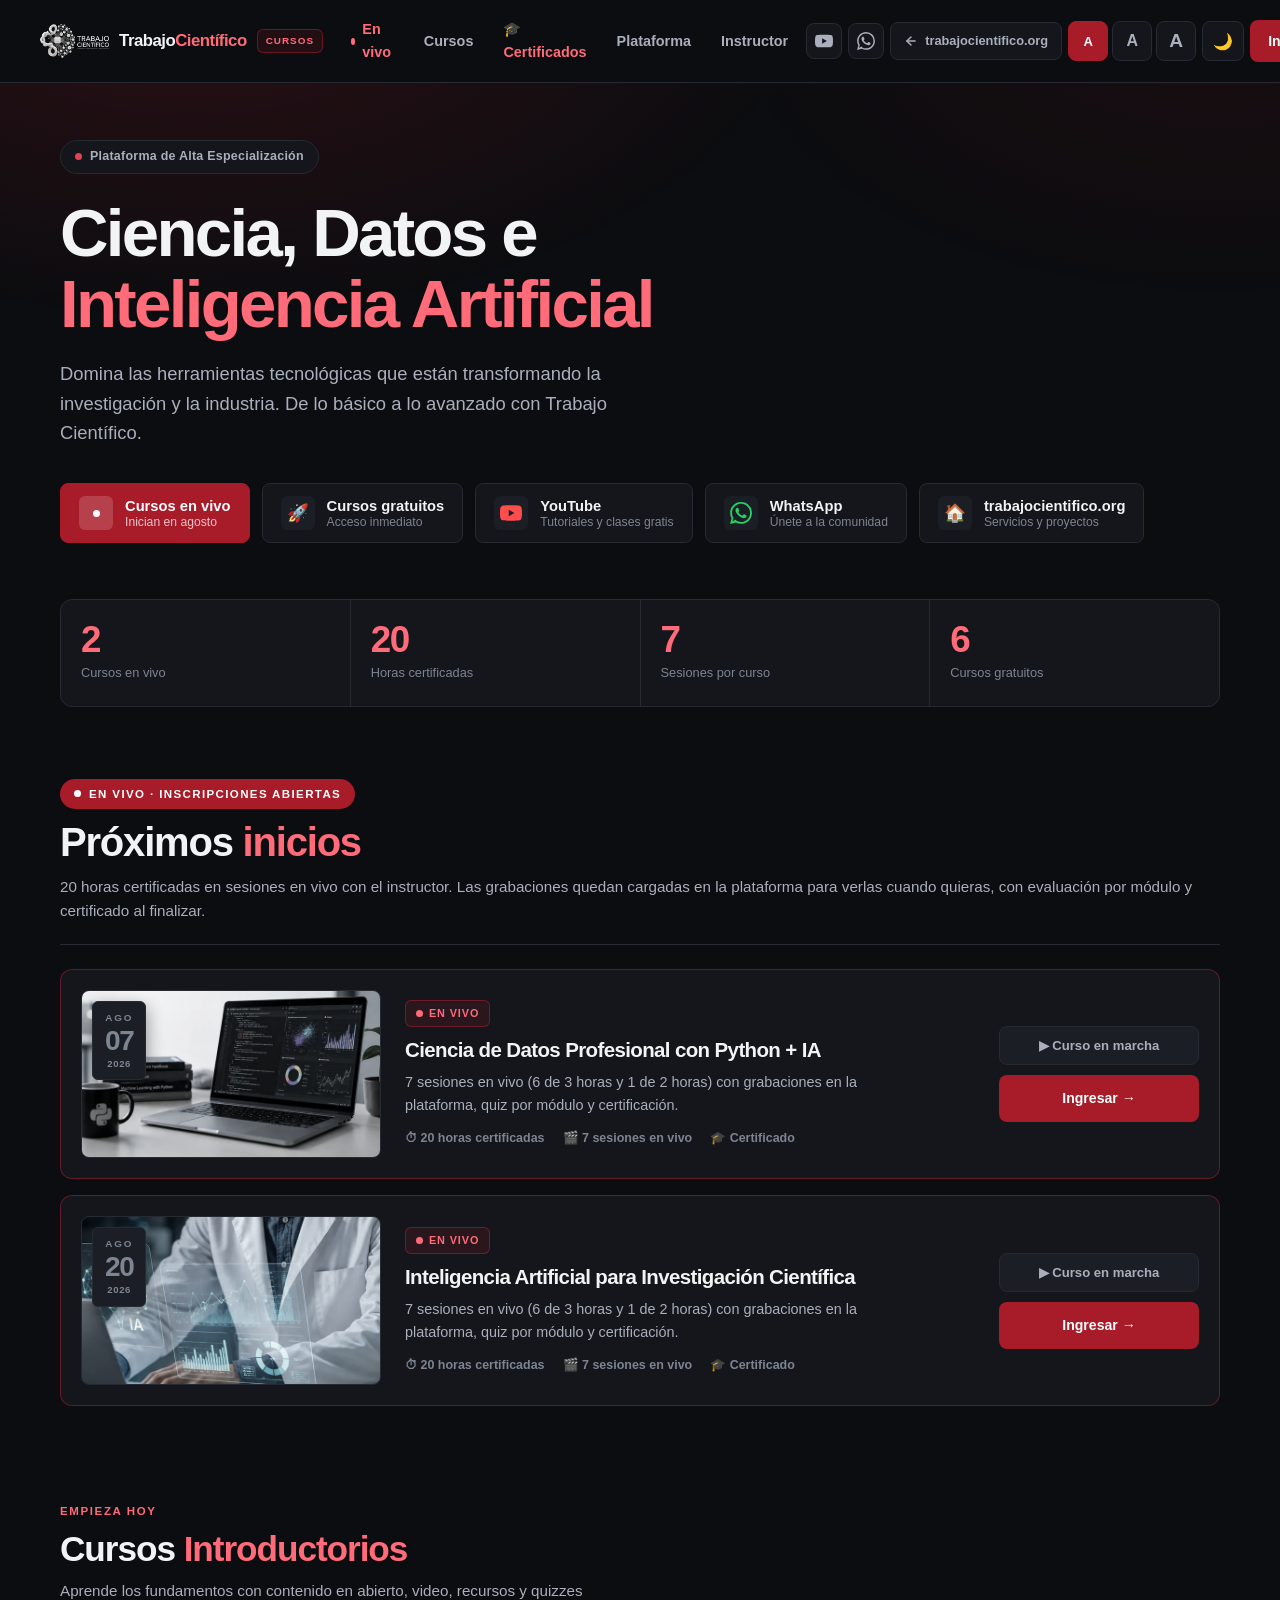
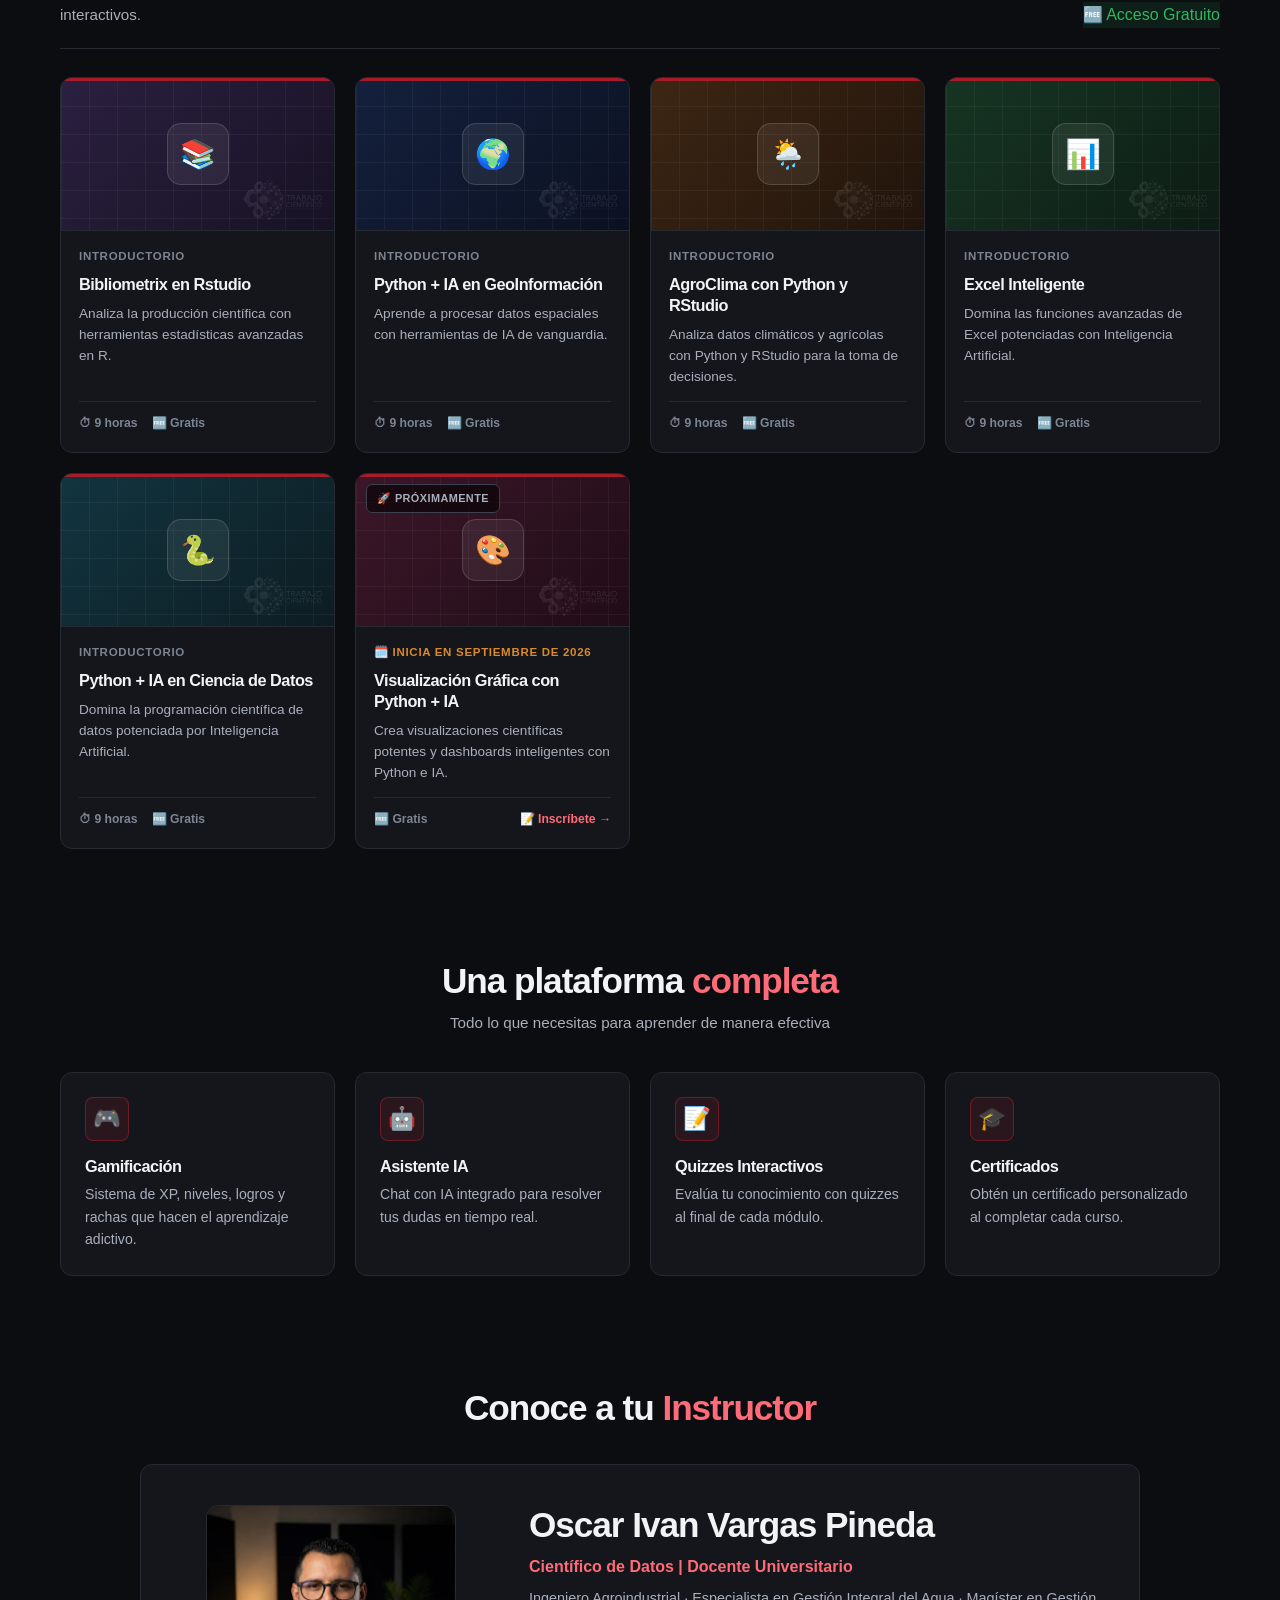
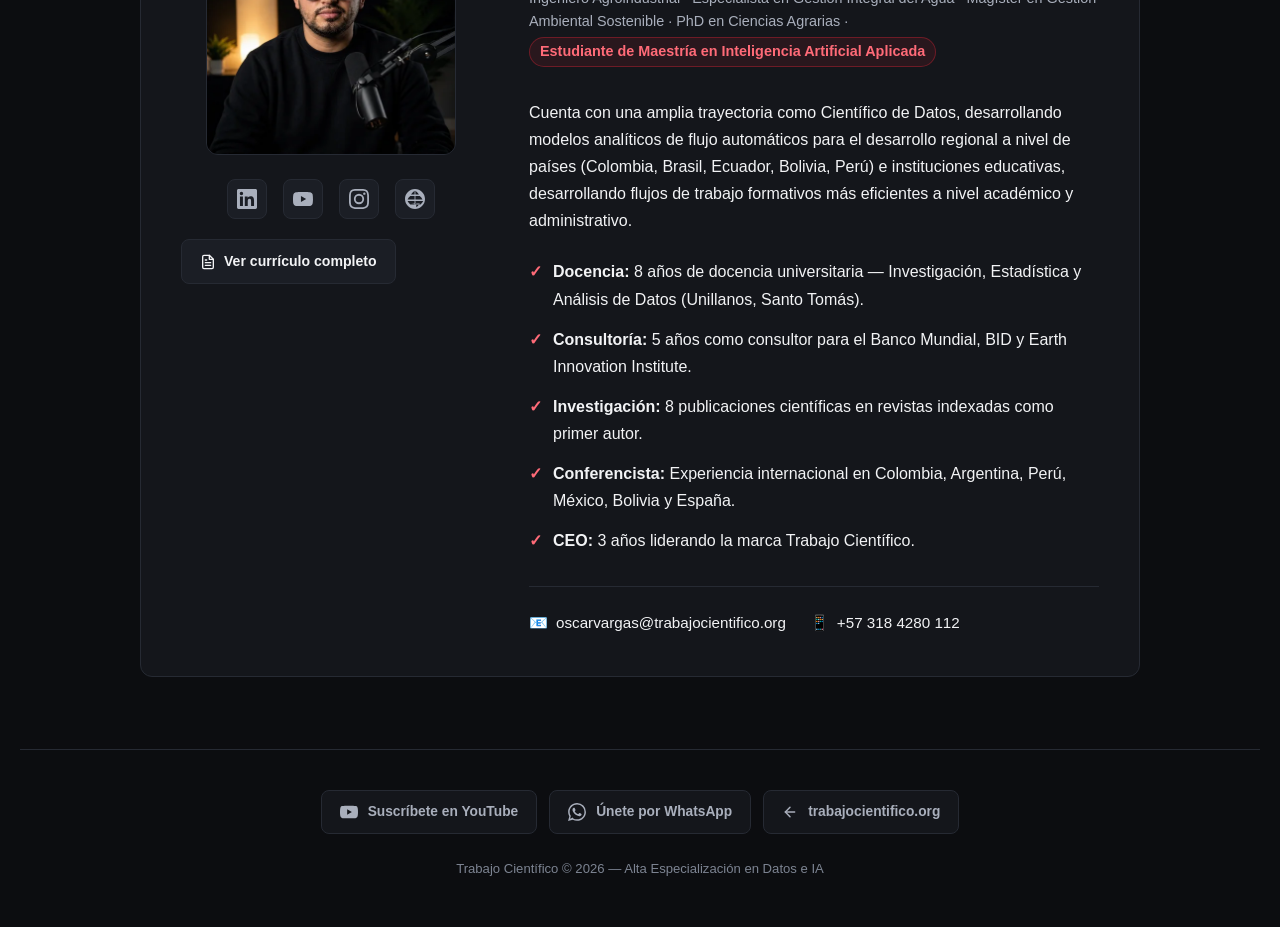
==== commit 7c58c50d: "agregar presentaciones" ====
--- a/index.html
+++ b/index.html
@@ -139,15 +139,13 @@
       .instructor-contact { justify-content: center; }
     }
     .instructor-placeholder-img {
+      display: block;
       width: 250px;
       height: 250px;
+      object-fit: cover;
       background: var(--bg-surface-2);
       border: 1px solid var(--border);
       border-radius: var(--radius);
-      display: flex;
-      align-items: center;
-      justify-content: center;
-      font-size: 5rem;
       margin: 0 auto 1.5rem;
     }
     .instructor-socials {
@@ -443,7 +441,7 @@
         </div>
         <div class="upcoming-action">
           <span class="upcoming-countdown" data-countdown></span>
-          <span class="upcoming-cta">🔑 Ingresar con clave →</span>
+          <span class="upcoming-cta">Ingresar →</span>
         </div>
       </a>
 
@@ -472,7 +470,7 @@
         </div>
         <div class="upcoming-action">
           <span class="upcoming-countdown" data-countdown></span>
-          <span class="upcoming-cta">🔑 Ingresar con clave →</span>
+          <span class="upcoming-cta">Ingresar →</span>
         </div>
       </a>
     </div>
@@ -772,7 +770,10 @@
       <div class="instructor-grid">
         <div class="instructor-image-area">
           <div class="instructor-image-wrapper">
-            <img src="imagenes/oscar-vargas.jpg" alt="Oscar Iván Vargas Pineda" class="instructor-placeholder-img" style="object-fit:cover;">
+            <picture>
+              <source srcset="imagenes/oscar-vargas-500.webp" type="image/webp">
+              <img src="imagenes/oscar-vargas-500.jpg" alt="Oscar Iván Vargas Pineda" class="instructor-placeholder-img" width="500" height="500" loading="lazy" decoding="async">
+            </picture>
           </div>
           <div class="instructor-socials">
             <a href="https://www.linkedin.com/in/oscar-ivan-vargas-pineda-2aa543240/" target="_blank" class="social-link" title="LinkedIn">
@@ -946,9 +947,8 @@
             category.innerHTML = '✅ Continuar curso';
             category.style.color = 'var(--brand-text)';
           }
-          // En la banda el aviso va en el botón, que es lo que se lee
-          const liveCta = card.querySelector('.upcoming-cta');
-          if(liveCta) liveCta.innerHTML = '✅ Continuar curso →';
+          // En la banda el botón se deja fijo en "Ingresar": el aviso
+          // de progreso ya lo da el porcentaje de la fila de datos.
         }
 
         if (savedProgress) {
--- a/css/portal.css
+++ b/css/portal.css
@@ -980,6 +980,23 @@
   pointer-events: none;
 }
 
+/* Si la tarjeta trae imagen del curso, esta manda:
+   sustituye al icono, a la trama y a la filigrana. */
+.card-thumbnail img {
+  position: absolute;
+  inset: 0;
+  width: 100%;
+  height: 100%;
+  object-fit: cover;
+  transition: transform 0.5s cubic-bezier(0.4, 0, 0.2, 1);
+}
+
+.course-card:hover .card-thumbnail img { transform: scale(1.05); }
+
+.card-thumbnail:has(img)::before,
+.card-thumbnail:has(img)::after,
+.card-thumbnail:has(img) .card-icon { display: none; }
+
 /* El icono va contenido en una placa, no flotando */
 .card-thumbnail .card-icon {
   position: relative;
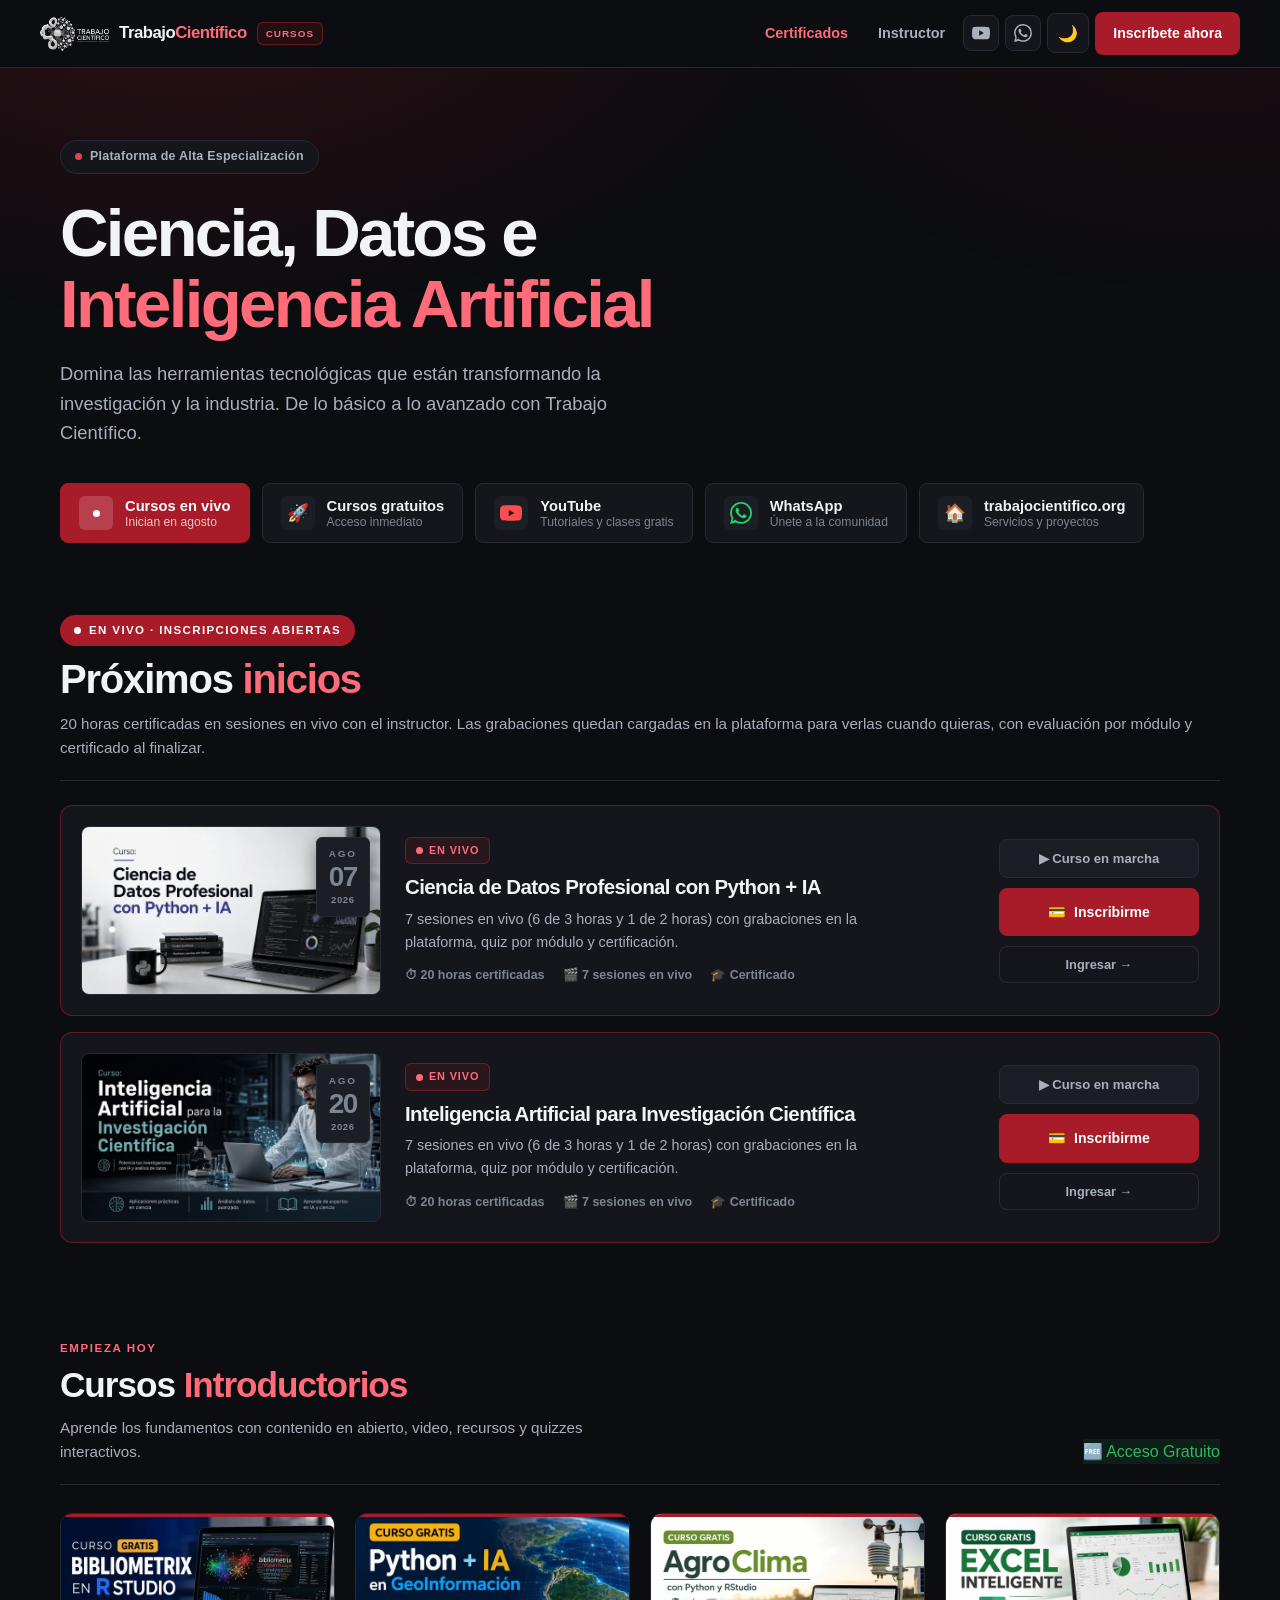
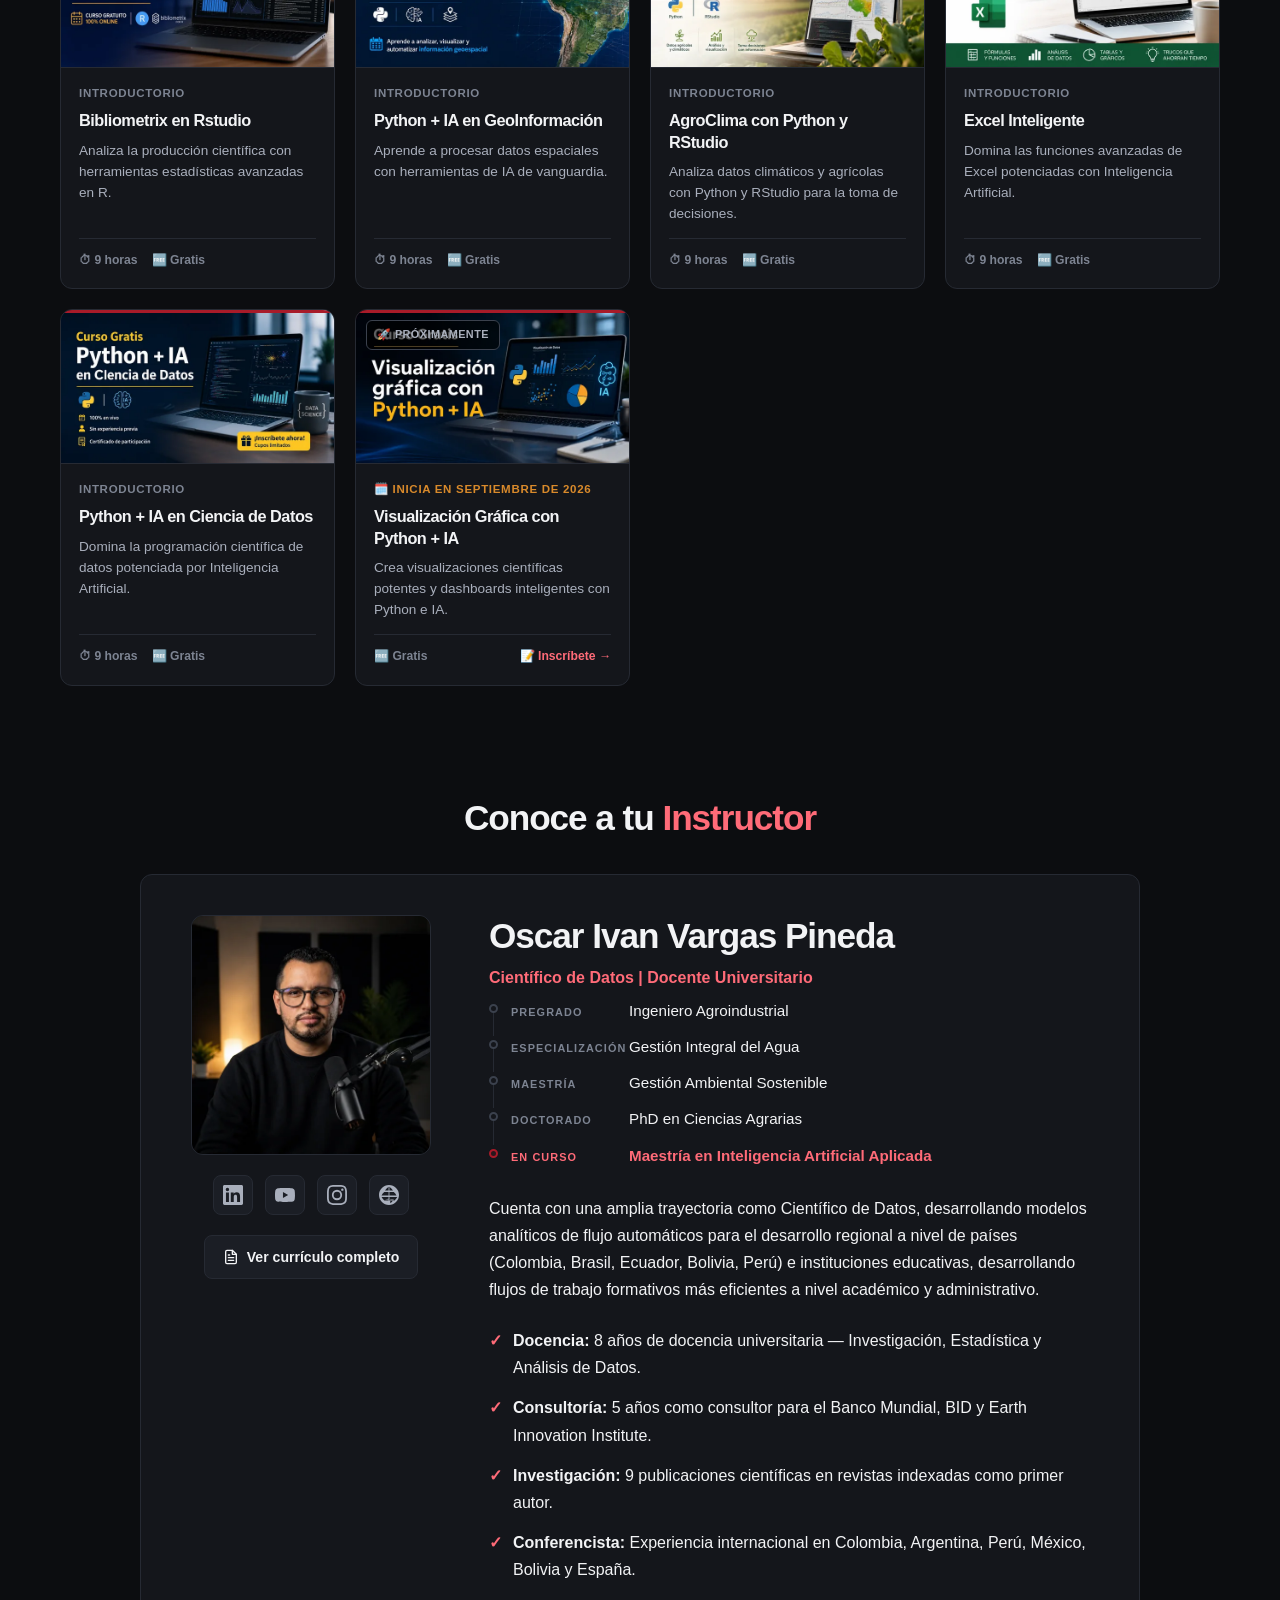
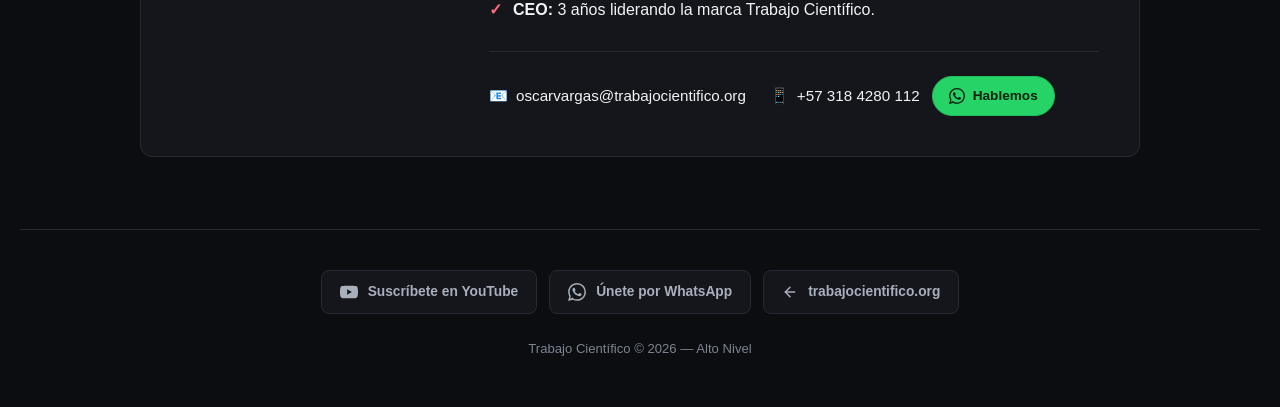
==== commit 50758a87: "agregar plataforma" ====
--- a/index.html
+++ b/index.html
@@ -112,7 +112,13 @@
     }
     /* Section divider: deja que portal.css lo controle */
 
-    /* Estilos Sección Instructor */
+    /* ============================================
+       Sección Instructor
+       Dos columnas en escritorio (foto + ficha) que
+       colapsan a una sola en móvil. El texto siempre
+       queda alineado a la izquierda: centrarlo hacía
+       ilegibles la biografía y los logros.
+       ============================================ */
     .instructor-section {
       position: relative;
       z-index: 1;
@@ -124,34 +130,40 @@
       background: var(--bg-surface);
       border: 1px solid var(--border);
       border-radius: var(--radius);
-      padding: 2.5rem;
+      padding: clamp(1.25rem, 4vw, 2.5rem);
       max-width: 1000px;
       margin: 0 auto;
     }
+    /* minmax(0, …) evita que el texto largo desborde la rejilla */
     .instructor-grid {
       display: grid;
-      grid-template-columns: 300px 1fr;
-      gap: 3rem;
-    }
-    @media (max-width: 850px) {
-      .instructor-grid { grid-template-columns: 1fr; text-align: center; }
-      .instructor-highlights { text-align: left; }
-      .instructor-contact { justify-content: center; }
-    }
+      grid-template-columns: minmax(0, 260px) minmax(0, 1fr);
+      gap: clamp(1.5rem, 4vw, 3rem);
+      align-items: start;
+    }
+    .instructor-image-area {
+      display: flex;
+      flex-direction: column;
+      align-items: center;
+      gap: 1.25rem;
+    }
+    .instructor-image-wrapper { width: 100%; }
     .instructor-placeholder-img {
       display: block;
-      width: 250px;
-      height: 250px;
+      width: min(240px, 100%);
+      height: auto;
+      aspect-ratio: 1 / 1;
       object-fit: cover;
       background: var(--bg-surface-2);
       border: 1px solid var(--border);
       border-radius: var(--radius);
-      margin: 0 auto 1.5rem;
+      margin: 0 auto;
     }
     .instructor-socials {
       display: flex;
+      flex-wrap: wrap;
       justify-content: center;
-      gap: 1rem;
+      gap: 0.75rem;
     }
     .social-link {
       width: 40px;
@@ -174,41 +186,93 @@
       transform: translateY(-2px);
     }
     .instructor-header-info h3 {
-      font-size: 2.2rem;
+      font-size: clamp(1.5rem, 4.5vw, 2.2rem);
+      line-height: 1.2;
       margin: 0 0 0.5rem;
       color: var(--text-primary);
     }
     .instructor-titles {
       color: var(--brand-text);
       font-weight: 600;
-      margin-bottom: 0.5rem;
-    }
-    .instructor-degrees {
-      font-size: 0.9rem;
-      color: var(--text-secondary);
-      margin-bottom: 2rem;
-    }
-    .instructor-current-study {
+      margin-bottom: 0.6rem;
+    }
+    /* Formación académica: en línea seguida no se distinguía
+       un título de otro. Va como escalera de pregrado a
+       doctorado, con el nivel al frente para ubicarse rápido. */
+    .instructor-education {
+      list-style: none;
+      padding: 0;
+      margin: 0 0 1.75rem;
+    }
+    .instructor-education li {
+      position: relative;
+      display: grid;
+      grid-template-columns: minmax(0, 104px) minmax(0, 1fr);
+      gap: 2px 14px;
+      align-items: baseline;
+      padding: 0 0 14px 22px;
+    }
+    /* Riel que enlaza los peldaños; el último no lo necesita */
+    .instructor-education li::before {
+      content: '';
+      position: absolute;
+      left: 4px;
+      top: 9px;
+      bottom: 0;
+      width: 1px;
+      background: var(--border);
+    }
+    .instructor-education li:last-child {
+      padding-bottom: 0;
+    }
+    .instructor-education li:last-child::before {
+      display: none;
+    }
+    .instructor-education li::after {
+      content: '';
+      position: absolute;
+      left: 0;
+      top: 4px;
+      width: 9px;
+      height: 9px;
+      border-radius: 50%;
+      background: var(--bg-surface);
+      border: 2px solid var(--border-hover);
+    }
+    .instructor-education .is-current::after {
+      background: var(--brand-tint);
+      border-color: var(--brand-600);
+    }
+    .edu-level {
+      font-size: 0.68rem;
+      font-weight: 800;
+      letter-spacing: 0.1em;
+      text-transform: uppercase;
+      color: var(--text-muted);
+    }
+    .edu-degree {
+      font-size: 0.95rem;
+      line-height: 1.45;
+      color: var(--text-primary);
+    }
+    .instructor-education .is-current .edu-level,
+    .instructor-education .is-current .edu-degree {
       color: var(--brand-text);
+    }
+    .instructor-education .is-current .edu-degree {
       font-weight: 600;
-      background: var(--brand-tint);
-      padding: 2px 10px;
-      border-radius: var(--radius-pill);
-      border: 1px solid var(--brand-ring);
-      white-space: nowrap;
-      display: inline-block;
-      margin-top: 4px;
     }
     .instructor-cv-link {
       display: inline-flex;
       align-items: center;
+      justify-content: center;
       gap: 8px;
-      margin-top: 1.25rem;
       padding: 10px 18px;
       color: var(--text-primary);
       text-decoration: none;
       font-size: 0.88rem;
       font-weight: 600;
+      text-align: center;
       border-radius: var(--radius-sm);
       background: var(--bg-surface-2);
       border: 1px solid var(--border);
@@ -221,6 +285,7 @@
       color: var(--brand-text);
     }
     .instructor-cv-link svg {
+      flex-shrink: 0;
       transition: transform 0.25s ease;
     }
     .instructor-cv-link:hover svg {
@@ -229,12 +294,12 @@
     .instructor-bio {
       color: var(--text-primary);
       line-height: 1.7;
-      margin-bottom: 2rem;
+      margin-bottom: 1.75rem;
     }
     .instructor-highlights {
       list-style: none;
       padding: 0;
-      margin: 1.5rem 0;
+      margin: 1.5rem 0 0;
     }
     .instructor-highlights li {
       margin-bottom: 0.8rem;
@@ -251,21 +316,79 @@
     .instructor-contact {
       display: flex;
       flex-wrap: wrap;
-      gap: 1.5rem;
+      gap: 0.85rem 1.5rem;
       padding-top: 1.5rem;
       border-top: 1px solid var(--border);
     }
     .contact-item {
       color: var(--text-primary);
       text-decoration: none;
-      display: flex;
+      display: inline-flex;
       align-items: center;
       gap: 0.5rem;
       font-size: 0.95rem;
+      line-height: 1.4;
+      overflow-wrap: anywhere;
       transition: color 0.3s;
     }
     .contact-item:hover {
       color: var(--brand-text);
+    }
+    /* El teléfono y su botón viajan juntos: al envolver la
+       fila no deben quedar en renglones distintos. */
+    .contact-phone {
+      display: inline-flex;
+      align-items: center;
+      flex-wrap: wrap;
+      gap: 0.75rem;
+    }
+    .contact-wa-btn {
+      display: inline-flex;
+      align-items: center;
+      gap: 8px;
+      padding: 8px 16px;
+      border-radius: var(--radius-pill);
+      background: #25d366;
+      border: 1px solid #1fbe5b;
+      color: #06210f;
+      font-size: 0.85rem;
+      font-weight: 700;
+      text-decoration: none;
+      white-space: nowrap;
+      transition: var(--transition);
+    }
+    .contact-wa-btn:hover {
+      background: #1fbe5b;
+      transform: translateY(-2px);
+      box-shadow: 0 8px 18px rgba(37, 211, 102, 0.28);
+    }
+    .contact-wa-btn svg {
+      flex-shrink: 0;
+    }
+
+    /* Una sola columna: la foto y sus enlaces pasan arriba,
+       la ficha debajo y a ancho completo. */
+    @media (max-width: 850px) {
+      .instructor-grid { grid-template-columns: minmax(0, 1fr); }
+      .instructor-image-area { gap: 1rem; }
+      .instructor-cv-link { width: min(260px, 100%); }
+    }
+
+    /* Con poco ancho, el nivel se pone encima del título en
+       vez de robarle 104px a un texto que ya va justo. */
+    @media (max-width: 560px) {
+      .instructor-education li { grid-template-columns: minmax(0, 1fr); }
+    }
+
+    @media (max-width: 480px) {
+      .instructor-placeholder-img { width: min(180px, 70%); }
+      .instructor-bio { font-size: 0.94rem; }
+      .instructor-contact {
+        flex-direction: column;
+        align-items: flex-start;
+        gap: 0.85rem;
+      }
+      .contact-item { font-size: 0.9rem; }
     }
   </style>
 </head>
@@ -282,10 +405,7 @@
       <span class="nav-brand-tag">Cursos</span>
     </a>
     <div class="nav-links">
-      <a href="#en-vivo" class="nav-link nav-link--live"><span class="live-dot"></span> En vivo</a>
-      <a href="#cursos" class="nav-link">Cursos</a>
-      <a href="certificados/" class="nav-link" style="color: var(--brand-text);">🎓 Certificados</a>
-      <a href="#features" class="nav-link">Plataforma</a>
+      <a href="certificados/" class="nav-link" style="color: var(--brand-text);">Certificados</a>
       <a href="#instructor" class="nav-link">Instructor</a>
       <div class="nav-socials">
         <a href="https://www.youtube.com/@TCientifico" target="_blank" rel="noopener" class="nav-social nav-social--yt" title="Canal de YouTube" aria-label="YouTube">
@@ -295,16 +415,7 @@
           <svg width="18" height="18" viewBox="0 0 24 24" fill="currentColor" aria-hidden="true"><path d="M.057 24l1.687-6.163a11.867 11.867 0 01-1.587-5.946C.16 5.335 5.495 0 12.05 0a11.817 11.817 0 018.413 3.488 11.824 11.824 0 013.48 8.414c-.003 6.555-5.338 11.89-11.893 11.89a11.9 11.9 0 01-5.688-1.448L.057 24zm6.597-3.807c1.676.995 3.276 1.591 5.392 1.592 5.448 0 9.886-4.434 9.889-9.885.002-5.462-4.415-9.89-9.881-9.892-5.452 0-9.887 4.434-9.889 9.884a9.86 9.86 0 001.595 5.39l-.999 3.648 3.893-1.737zm11.387-5.464c-.074-.124-.272-.198-.57-.347-.297-.149-1.758-.868-2.031-.967-.272-.099-.47-.149-.669.149-.198.297-.768.967-.941 1.165-.173.198-.347.223-.644.074-.297-.149-1.255-.462-2.39-1.475-.883-.788-1.48-1.761-1.653-2.059-.173-.297-.018-.458.13-.606.134-.133.297-.347.446-.521.151-.172.2-.296.3-.495.099-.198.05-.372-.025-.521-.075-.149-.669-1.612-.916-2.207-.242-.579-.487-.501-.669-.51l-.57-.01c-.198 0-.52.074-.792.372-.272.297-1.04 1.016-1.04 2.479 0 1.462 1.065 2.875 1.213 3.074.149.198 2.095 3.2 5.076 4.487.709.306 1.263.489 1.694.626.712.226 1.36.194 1.872.118.571-.085 1.758-.719 2.006-1.413.248-.694.248-1.289.173-1.413z"/></svg>
         </a>
       </div>
-      <a href="https://trabajocientifico.org/" class="nav-back" title="Volver al sitio principal">
-        <svg width="14" height="14" viewBox="0 0 24 24" fill="none" stroke="currentColor" stroke-width="2.5" stroke-linecap="round" stroke-linejoin="round" aria-hidden="true"><path d="M19 12H5"/><path d="M12 19l-7-7 7-7"/></svg>
-        <span>trabajocientifico.org</span>
-      </a>
       <div class="prefs-controls">
-        <div class="prefs-group" role="group" aria-label="Tamaño del texto">
-          <button type="button" class="prefs-btn" data-pref-font="normal" aria-pressed="true" title="Texto normal">A</button>
-          <button type="button" class="prefs-btn" data-pref-font="grande" aria-pressed="false" title="Texto grande">A</button>
-          <button type="button" class="prefs-btn" data-pref-font="extra" aria-pressed="false" title="Texto muy grande">A</button>
-        </div>
         <button type="button" class="prefs-btn prefs-btn--theme" data-pref-theme>
           <span data-pref-theme-icon>🌙</span>
         </button>
@@ -313,11 +424,6 @@
     </div>
     <div class="nav-socials nav-socials--mobile">
       <div class="prefs-controls">
-        <div class="prefs-group" role="group" aria-label="Tamaño del texto">
-          <button type="button" class="prefs-btn" data-pref-font="normal" aria-pressed="true" title="Texto normal">A</button>
-          <button type="button" class="prefs-btn" data-pref-font="grande" aria-pressed="false" title="Texto grande">A</button>
-          <button type="button" class="prefs-btn" data-pref-font="extra" aria-pressed="false" title="Texto muy grande">A</button>
-        </div>
         <button type="button" class="prefs-btn prefs-btn--theme" data-pref-theme>
           <span data-pref-theme-icon>🌙</span>
         </button>
@@ -328,10 +434,6 @@
       </a>
       <a href="https://chat.whatsapp.com/GhF8Q1NkdP07CsZGwDAoJu" target="_blank" rel="noopener" class="nav-social nav-social--wa" title="WhatsApp" aria-label="WhatsApp">
         <svg width="18" height="18" viewBox="0 0 24 24" fill="currentColor" aria-hidden="true"><path d="M.057 24l1.687-6.163a11.867 11.867 0 01-1.587-5.946C.16 5.335 5.495 0 12.05 0a11.817 11.817 0 018.413 3.488 11.824 11.824 0 013.48 8.414c-.003 6.555-5.338 11.89-11.893 11.89a11.9 11.9 0 01-5.688-1.448L.057 24zm6.597-3.807c1.676.995 3.276 1.591 5.392 1.592 5.448 0 9.886-4.434 9.889-9.885.002-5.462-4.415-9.89-9.881-9.892-5.452 0-9.887 4.434-9.889 9.884a9.86 9.86 0 001.595 5.39l-.999 3.648 3.893-1.737zm11.387-5.464c-.074-.124-.272-.198-.57-.347-.297-.149-1.758-.868-2.031-.967-.272-.099-.47-.149-.669.149-.198.297-.768.967-.941 1.165-.173.198-.347.223-.644.074-.297-.149-1.255-.462-2.39-1.475-.883-.788-1.48-1.761-1.653-2.059-.173-.297-.018-.458.13-.606.134-.133.297-.347.446-.521.151-.172.2-.296.3-.495.099-.198.05-.372-.025-.521-.075-.149-.669-1.612-.916-2.207-.242-.579-.487-.501-.669-.51l-.57-.01c-.198 0-.52.074-.792.372-.272.297-1.04 1.016-1.04 2.479 0 1.462 1.065 2.875 1.213 3.074.149.198 2.095 3.2 5.076 4.487.709.306 1.263.489 1.694.626.712.226 1.36.194 1.872.118.571-.085 1.758-.719 2.006-1.413.248-.694.248-1.289.173-1.413z"/></svg>
-      </a>
-      <a href="https://trabajocientifico.org/" class="nav-back nav-back--mobile" title="Volver al sitio principal" aria-label="Volver a trabajocientifico.org">
-        <svg width="14" height="14" viewBox="0 0 24 24" fill="none" stroke="currentColor" stroke-width="2.5" stroke-linecap="round" stroke-linejoin="round" aria-hidden="true"><path d="M19 12H5"/><path d="M12 19l-7-7 7-7"/></svg>
-        <span>.org</span>
       </a>
     </div>
   </nav>
@@ -387,24 +489,6 @@
       </a>
     </div>
 
-    <div class="hero-stats">
-      <div class="hero-stat">
-        <span class="hero-stat-number count-up" data-target="2">0</span>
-        <span class="hero-stat-label">Cursos en vivo</span>
-      </div>
-      <div class="hero-stat">
-        <span class="hero-stat-number count-up" data-target="20">0</span>
-        <span class="hero-stat-label">Horas certificadas</span>
-      </div>
-      <div class="hero-stat">
-        <span class="hero-stat-number count-up" data-target="7">0</span>
-        <span class="hero-stat-label">Sesiones por curso</span>
-      </div>
-      <div class="hero-stat">
-        <span class="hero-stat-number count-up" data-target="6">0</span>
-        <span class="hero-stat-label">Cursos gratuitos</span>
-      </div>
-    </div>
   </section>
 
   <!-- Próximos inicios: los dos cursos en vivo, arriba de todo -->
@@ -417,11 +501,11 @@
 
     <div class="upcoming-list">
       <!-- Curso en vivo 1: Ciencia de Datos Profesional con Python + IA -->
-      <a href="#" class="upcoming-card reveal" data-start="2026-08-07" data-lessons="7" onclick="openAccessModal(event, 'ciencia-datos-profesional-ia', 'Ciencia de Datos Profesional con Python + IA', 'ciencia07')">
+      <div class="upcoming-card reveal" data-start="2026-08-07" data-lessons="7">
         <div class="upcoming-media">
           <picture>
             <source srcset="imagenes/cienciadedatos-card.webp" type="image/webp">
-            <img src="imagenes/cienciadedatos-card.jpg" alt="Escritorio con un portátil mostrando código Python y gráficos de datos" width="640" height="360" loading="lazy" decoding="async">
+            <img src="imagenes/cienciadedatos-card.jpg" alt="Curso Ciencia de Datos Profesional con Python + IA: portátil con código Python y un panel de gráficos junto a libros de ciencia de datos" width="640" height="360" loading="lazy" decoding="async">
           </picture>
           <div class="upcoming-date">
             <span class="upcoming-date-month">Ago</span>
@@ -441,16 +525,21 @@
         </div>
         <div class="upcoming-action">
           <span class="upcoming-countdown" data-countdown></span>
-          <span class="upcoming-cta">Ingresar →</span>
-        </div>
-      </a>
+          <a href="https://trabajocientifico.org/pagos.html" target="_blank" rel="noopener" class="upcoming-pay">
+            <span aria-hidden="true">💳</span> Inscribirme
+          </a>
+          <button type="button" class="upcoming-cta" onclick="openAccessModal(event, 'ciencia-datos-profesional-ia', 'Ciencia de Datos Profesional con Python + IA', 'ciencia07')">
+            Ingresar →
+          </button>
+        </div>
+      </div>
 
       <!-- Curso en vivo 2: Inteligencia Artificial para Investigación Científica -->
-      <a href="#" class="upcoming-card reveal" data-start="2026-08-20" data-lessons="7" onclick="openAccessModal(event, 'ia-investigacion-cientifica', 'Inteligencia Artificial para Investigación Científica', 'investigacion20')">
+      <div class="upcoming-card reveal" data-start="2026-08-20" data-lessons="7">
         <div class="upcoming-media">
           <picture>
             <source srcset="imagenes/inteligenciaartificial-card.webp" type="image/webp">
-            <img src="imagenes/inteligenciaartificial-card.jpg" alt="Investigador en bata analizando datos sobre una interfaz holográfica de inteligencia artificial" width="640" height="360" loading="lazy" decoding="async">
+            <img src="imagenes/inteligenciaartificial-card.jpg" alt="Curso Inteligencia Artificial para la Investigación Científica: investigador en bata frente a un portátil con una interfaz holográfica de IA en un laboratorio" width="640" height="360" loading="lazy" decoding="async">
           </picture>
           <div class="upcoming-date">
             <span class="upcoming-date-month">Ago</span>
@@ -470,9 +559,14 @@
         </div>
         <div class="upcoming-action">
           <span class="upcoming-countdown" data-countdown></span>
-          <span class="upcoming-cta">Ingresar →</span>
-        </div>
-      </a>
+          <a href="https://trabajocientifico.org/pagos_ia_investigacion.html" target="_blank" rel="noopener" class="upcoming-pay">
+            <span aria-hidden="true">💳</span> Inscribirme
+          </a>
+          <button type="button" class="upcoming-cta" onclick="openAccessModal(event, 'ia-investigacion-cientifica', 'Inteligencia Artificial para Investigación Científica', 'investigacion20')">
+            Ingresar →
+          </button>
+        </div>
+      </div>
     </div>
   </section>
 
@@ -492,7 +586,10 @@
       <!-- Curso Gratis 1: Bibliometrix en Rstudio -->
       <a href="#" class="course-card reveal" data-theme="purple" onclick="openAccessModal(event, 'bibliometrix-rstudio', 'Bibliometrix en Rstudio', 'bibliometrix21', true)">
         <div class="card-thumbnail">
-          <span class="card-icon">📚</span>
+          <picture>
+            <source srcset="imagenes/bibliometrix-rstudio-card.webp" type="image/webp">
+            <img src="imagenes/bibliometrix-rstudio-card.jpg" alt="Curso gratis Bibliometrix en RStudio: portátil con RStudio mostrando una red de coautoría y una nube de palabras" width="640" height="360" loading="lazy" decoding="async">
+          </picture>
           <div class="card-gradient-bar"></div>
         </div>
         <div class="card-body">
@@ -509,7 +606,10 @@
       <!-- Curso Gratis 2: Python + IA GeoInformación -->
       <a href="#" class="course-card reveal" data-theme="blue" onclick="openAccessModal(event, 'python-ia-geoinfo', 'Python + IA en GeoInformación', 'python24', true)">
         <div class="card-thumbnail">
-          <span class="card-icon">🌍</span>
+          <picture>
+            <source srcset="imagenes/python-ia-geoinfo-card.webp" type="image/webp">
+            <img src="imagenes/python-ia-geoinfo-card.jpg" alt="Curso gratis Python + IA en GeoInformación: globo terráqueo con Sudamérica y una red de puntos geoespaciales" width="640" height="360" loading="lazy" decoding="async">
+          </picture>
           <div class="card-gradient-bar"></div>
         </div>
         <div class="card-body">
@@ -526,7 +626,10 @@
       <!-- Curso Gratis 3: AgroClima con Python y RStudio -->
       <a href="#" class="course-card reveal" data-theme="orange" onclick="openAccessModal(event, 'agroclima-python-r', 'AgroClima con Python y RStudio', 'agroclima25', true)">
         <div class="card-thumbnail">
-          <span class="card-icon">🌦️</span>
+          <picture>
+            <source srcset="imagenes/agroclima-python-r-card.webp" type="image/webp">
+            <img src="imagenes/agroclima-python-r-card.jpg" alt="Curso gratis AgroClima con Python y RStudio: estación meteorológica en un cultivo junto a un portátil con mapas y series climáticas" width="640" height="360" loading="lazy" decoding="async">
+          </picture>
           <div class="card-gradient-bar"></div>
         </div>
         <div class="card-body">
@@ -543,7 +646,10 @@
       <!-- Curso Gratis 4: Excel Inteligente -->
       <a href="#" class="course-card reveal" data-theme="green" onclick="openAccessModal(event, 'excel-inteligente', 'Excel Inteligente', 'excel25', true)">
         <div class="card-thumbnail">
-          <span class="card-icon">📊</span>
+          <picture>
+            <source srcset="imagenes/excel-inteligente-card.webp" type="image/webp">
+            <img src="imagenes/excel-inteligente-card.jpg" alt="Curso gratis Excel Inteligente: portátil con una hoja de cálculo y gráficos de análisis de datos" width="640" height="360" loading="lazy" decoding="async">
+          </picture>
           <div class="card-gradient-bar"></div>
         </div>
         <div class="card-body">
@@ -560,7 +666,10 @@
       <!-- Curso Gratis 5: Python + IA en Ciencia de Datos -->
       <a href="#" class="course-card reveal" data-theme="cyan" onclick="openAccessModal(event, 'python-ia-ciencia-datos', 'Python + IA en Ciencia de Datos', 'ciencia26', true)">
         <div class="card-thumbnail">
-          <span class="card-icon">🐍</span>
+          <picture>
+            <source srcset="imagenes/python-ia-ciencia-datos-card.webp" type="image/webp">
+            <img src="imagenes/python-ia-ciencia-datos-card.jpg" alt="Curso gratis Python + IA en Ciencia de Datos: portátil con código Python y un panel de gráficos analíticos" width="640" height="360" loading="lazy" decoding="async">
+          </picture>
           <div class="card-gradient-bar"></div>
         </div>
         <div class="card-body">
@@ -577,7 +686,10 @@
       <!-- Curso Gratis 6: Visualización Gráfica con Python + IA (Próximamente — inicia en septiembre) -->
       <a href="https://luma.com/o89tyagn" target="_blank" rel="noopener" class="course-card reveal upcoming" data-theme="pink">
         <div class="card-thumbnail">
-          <span class="card-icon">🎨</span>
+          <picture>
+            <source srcset="imagenes/visualizacionpython-card.webp" type="image/webp">
+            <img src="imagenes/visualizacionpython-card.jpg" alt="Curso gratis Visualización Gráfica con Python + IA: portátil con un panel de gráficos de barras, líneas, dispersión y torta junto al logo de Python" width="640" height="360" loading="lazy" decoding="async">
+          </picture>
           <span class="card-upcoming-badge">🚀 Próximamente</span>
           <div class="card-gradient-bar"></div>
         </div>
@@ -730,36 +842,6 @@
     </div>
   </div>
 
-  <!-- Features Section -->
-  <section class="features-section" id="features">
-    <div class="section-header reveal">
-      <h2>Una plataforma <span class="gradient-text">completa</span></h2>
-      <p>Todo lo que necesitas para aprender de manera efectiva</p>
-    </div>
-    <div class="features-grid">
-      <div class="feature-card reveal">
-        <span class="feature-icon">🎮</span>
-        <h3 class="feature-title">Gamificación</h3>
-        <p class="feature-desc">Sistema de XP, niveles, logros y rachas que hacen el aprendizaje adictivo.</p>
-      </div>
-      <div class="feature-card reveal">
-        <span class="feature-icon">🤖</span>
-        <h3 class="feature-title">Asistente IA</h3>
-        <p class="feature-desc">Chat con IA integrado para resolver tus dudas en tiempo real.</p>
-      </div>
-      <div class="feature-card reveal">
-        <span class="feature-icon">📝</span>
-        <h3 class="feature-title">Quizzes Interactivos</h3>
-        <p class="feature-desc">Evalúa tu conocimiento con quizzes al final de cada módulo.</p>
-      </div>
-      <div class="feature-card reveal">
-        <span class="feature-icon">🎓</span>
-        <h3 class="feature-title">Certificados</h3>
-        <p class="feature-desc">Obtén un certificado personalizado al completar cada curso.</p>
-      </div>
-    </div>
-  </section>
-
   <!-- Instructor Section -->
   <section class="instructor-section" id="instructor">
     <div class="section-header reveal">
@@ -799,16 +881,39 @@
           <div class="instructor-header-info">
             <h3>Oscar Ivan Vargas Pineda</h3>
             <p class="instructor-titles">Científico de Datos | Docente Universitario</p>
-            <p class="instructor-degrees">Ingeniero Agroindustrial · Especialista en Gestión Integral del Agua · Magíster en Gestión Ambiental Sostenible · PhD en Ciencias Agrarias · <span class="instructor-current-study">Estudiante de Maestría en Inteligencia Artificial Aplicada</span></p>
+            <!-- Formación en orden ascendente: de pregrado a doctorado,
+                 y al final el estudio que cursa actualmente. -->
+            <ul class="instructor-education">
+              <li>
+                <span class="edu-level">Pregrado</span>
+                <span class="edu-degree">Ingeniero Agroindustrial</span>
+              </li>
+              <li>
+                <span class="edu-level">Especialización</span>
+                <span class="edu-degree">Gestión Integral del Agua</span>
+              </li>
+              <li>
+                <span class="edu-level">Maestría</span>
+                <span class="edu-degree">Gestión Ambiental Sostenible</span>
+              </li>
+              <li>
+                <span class="edu-level">Doctorado</span>
+                <span class="edu-degree">PhD en Ciencias Agrarias</span>
+              </li>
+              <li class="is-current">
+                <span class="edu-level">En curso</span>
+                <span class="edu-degree">Maestría en Inteligencia Artificial Aplicada</span>
+              </li>
+            </ul>
           </div>
           
           <div class="instructor-bio">
             <p>Cuenta con una amplia trayectoria como Científico de Datos, desarrollando modelos analíticos de flujo automáticos para el desarrollo regional a nivel de países (Colombia, Brasil, Ecuador, Bolivia, Perú) e instituciones educativas, desarrollando flujos de trabajo formativos más eficientes a nivel académico y administrativo.</p>
             
             <ul class="instructor-highlights">
-              <li><strong>Docencia:</strong> 8 años de docencia universitaria — Investigación, Estadística y Análisis de Datos (Unillanos, Santo Tomás).</li>
+              <li><strong>Docencia:</strong> 8 años de docencia universitaria — Investigación, Estadística y Análisis de Datos.</li>
               <li><strong>Consultoría:</strong> 5 años como consultor para el Banco Mundial, BID y Earth Innovation Institute.</li>
-              <li><strong>Investigación:</strong> 8 publicaciones científicas en revistas indexadas como primer autor.</li>
+              <li><strong>Investigación:</strong> 9 publicaciones científicas en revistas indexadas como primer autor.</li>
               <li><strong>Conferencista:</strong> Experiencia internacional en Colombia, Argentina, Perú, México, Bolivia y España.</li>
               <li><strong>CEO:</strong> 3 años liderando la marca Trabajo Científico.</li>
             </ul>
@@ -818,9 +923,15 @@
             <a href="mailto:oscarvargas@trabajocientifico.org" class="contact-item">
               <span>📧</span> oscarvargas@trabajocientifico.org
             </a>
-            <a href="https://wa.me/573184280112" class="contact-item" target="_blank">
-              <span>📱</span> +57 318 4280 112
-            </a>
+            <div class="contact-phone">
+              <a href="https://wa.me/573184280112" class="contact-item" target="_blank" rel="noopener">
+                <span>📱</span> +57 318 4280 112
+              </a>
+              <a href="https://wa.me/573184280112?text=Hola%20Oscar%2C%20quiero%20informaci%C3%B3n%20sobre%20los%20cursos." class="contact-wa-btn" target="_blank" rel="noopener">
+                <svg width="16" height="16" viewBox="0 0 24 24" fill="currentColor" aria-hidden="true"><path d="M.057 24l1.687-6.163a11.867 11.867 0 01-1.587-5.946C.16 5.335 5.495 0 12.05 0a11.817 11.817 0 018.413 3.488 11.824 11.824 0 013.48 8.414c-.003 6.555-5.338 11.89-11.893 11.89a11.9 11.9 0 01-5.688-1.448L.057 24zm6.597-3.807c1.676.995 3.276 1.591 5.392 1.592 5.448 0 9.886-4.434 9.889-9.885.002-5.462-4.415-9.89-9.881-9.892-5.452 0-9.887 4.434-9.889 9.884a9.86 9.86 0 001.595 5.39l-.999 3.648 3.893-1.737zm11.387-5.464c-.074-.124-.272-.198-.57-.347-.297-.149-1.758-.868-2.031-.967-.272-.099-.47-.149-.669.149-.198.297-.768.967-.941 1.165-.173.198-.347.223-.644.074-.297-.149-1.255-.462-2.39-1.475-.883-.788-1.48-1.761-1.653-2.059-.173-.297-.018-.458.13-.606.134-.133.297-.347.446-.521.151-.172.2-.296.3-.495.099-.198.05-.372-.025-.521-.075-.149-.669-1.612-.916-2.207-.242-.579-.487-.501-.669-.51l-.57-.01c-.198 0-.52.074-.792.372-.272.297-1.04 1.016-1.04 2.479 0 1.462 1.065 2.875 1.213 3.074.149.198 2.095 3.2 5.076 4.487.709.306 1.263.489 1.694.626.712.226 1.36.194 1.872.118.571-.085 1.758-.719 2.006-1.413.248-.694.248-1.289.173-1.413z"/></svg>
+                <span>Hablemos</span>
+              </a>
+            </div>
           </div>
         </div>
       </div>
@@ -843,7 +954,7 @@
         <span>trabajocientifico.org</span>
       </a>
     </div>
-    <p class="footer-copy">Trabajo Científico &copy; 2026 — Alta Especialización en Datos e IA</p>
+    <p class="footer-copy">Trabajo Científico &copy; 2026 — Alto Nivel</p>
   </footer>
 
   <script>
@@ -924,9 +1035,13 @@
       const userName = localStorage.getItem('tc_user_name');
       
       courseCards.forEach(card => {
-        const onclickAttr = card.getAttribute('onclick');
+        // El disparador es la tarjeta entera en los cursos gratis, pero
+        // en los de pago es el botón de ingreso: esa tarjeta ya no puede
+        // ser un enlace porque lleva dentro el botón de inscripción.
+        const trigger = card.hasAttribute('onclick') ? card : card.querySelector('.upcoming-cta');
+        const onclickAttr = trigger && trigger.getAttribute('onclick');
         if (!onclickAttr) return;
-        
+
         const match = onclickAttr.match(/'([^']+)'/);
         if (!match) return;
         
@@ -937,7 +1052,7 @@
         const savedProgress = localStorage.getItem(progressKey);
         
         if (isUnlocked && userName) {
-          card.onclick = (e) => {
+          trigger.onclick = (e) => {
             e.preventDefault();
             const page = isFree ? 'curso-gratis.html' : 'curso.html';
             window.location.href = `${page}?curso=${courseId}`;
@@ -1020,34 +1135,8 @@
       }
     }
 
-    function initCountUp() {
-      const counters = document.querySelectorAll('.count-up');
-      counters.forEach(counter => {
-        const target = +counter.getAttribute('data-target');
-        const speed = 200;
-        const animate = () => {
-          const count = +counter.innerText;
-          const inc = target / speed;
-          if (count < target) {
-            counter.innerText = Math.ceil(count + inc);
-            setTimeout(animate, 10);
-          } else {
-            counter.innerText = target;
-          }
-        };
-        const observer = new IntersectionObserver((entries) => {
-          if (entries[0].isIntersecting) {
-            animate();
-            observer.unobserve(counter);
-          }
-        });
-        observer.observe(counter);
-      });
-    }
-
     window.addEventListener('DOMContentLoaded', () => {
       checkExistingSessions();
-      initCountUp();
     });
 
     const nav = document.getElementById('portal-nav');
--- a/css/portal.css
+++ b/css/portal.css
@@ -107,10 +107,6 @@
   scroll-behavior: smooth;
 }
 
-/* Escala de tipografía (control A- / A / A+), igual que en styles.css */
-html[data-font="grande"] { font-size: 18px; }
-html[data-font="extra"] { font-size: 20px; }
-
 body {
   font-family: 'Inter', -apple-system, BlinkMacSystemFont, 'Segoe UI', Roboto, sans-serif;
   background: var(--bg-deep);
@@ -246,13 +242,6 @@
   background: var(--bg-hover);
 }
 
-.nav-link--live {
-  display: inline-flex;
-  align-items: center;
-  gap: 7px;
-  color: var(--brand-text);
-}
-
 .nav-cta {
   padding: 10px 18px;
   background: var(--brand-600);
@@ -272,37 +261,6 @@
   box-shadow: var(--shadow-brand);
 }
 
-/* --- Volver al sitio principal --- */
-.nav-back {
-  display: inline-flex;
-  align-items: center;
-  gap: 7px;
-  padding: 8px 13px;
-  color: var(--text-secondary);
-  text-decoration: none;
-  font-size: 0.8rem;
-  font-weight: 600;
-  border: 1px solid var(--border);
-  border-radius: var(--radius-sm);
-  background: var(--bg-surface);
-  transition: var(--transition);
-}
-
-.nav-back svg {
-  stroke: currentColor;
-  transition: transform var(--transition);
-}
-
-.nav-back:hover {
-  color: var(--text-primary);
-  border-color: var(--border-hover);
-  background: var(--bg-hover);
-}
-
-.nav-back:hover svg { transform: translateX(-3px); }
-
-.nav-back--mobile { display: none; }
-
 /* --- Redes en la barra --- */
 .nav-socials {
   display: inline-flex;
@@ -346,11 +304,6 @@
   display: inline-flex;
   align-items: center;
   gap: 6px;
-}
-
-.prefs-group {
-  display: inline-flex;
-  gap: 4px;
 }
 
 .prefs-btn {
@@ -376,15 +329,6 @@
   background: var(--bg-hover);
 }
 
-.prefs-btn.is-active {
-  background: var(--brand-600);
-  border-color: var(--brand-600);
-  color: #fff;
-}
-
-.prefs-btn[data-pref-font="normal"] { font-size: 0.82rem; }
-.prefs-btn[data-pref-font="grande"] { font-size: 1rem; }
-.prefs-btn[data-pref-font="extra"] { font-size: 1.2rem; }
 .prefs-btn--theme { font-size: 1rem; }
 
 /* ============================================
@@ -456,7 +400,6 @@
   display: flex;
   flex-wrap: wrap;
   gap: 12px;
-  margin-bottom: 56px;
 }
 
 .hero-cta {
@@ -528,42 +471,6 @@
 .hero-cta--wa:hover { border-color: rgba(37, 211, 102, 0.45); }
 .hero-cta--wa .hero-cta-icon { color: #25d366; }
 .hero-cta--site:hover { border-color: var(--brand-ring); }
-
-/* --- Métricas ---
-   Fila plana separada por líneas, sin tarjetas. */
-.hero-stats {
-  display: grid;
-  grid-template-columns: repeat(4, 1fr);
-  gap: 1px;
-  background: var(--border);
-  border: 1px solid var(--border);
-  border-radius: var(--radius);
-  overflow: hidden;
-}
-
-.hero-stat {
-  background: var(--bg-surface);
-  padding: 22px 20px;
-  display: flex;
-  flex-direction: column;
-  gap: 4px;
-}
-
-.hero-stat-number {
-  font-size: clamp(1.7rem, 3vw, 2.3rem);
-  font-weight: 800;
-  letter-spacing: -0.04em;
-  color: var(--brand-text);
-  line-height: 1;
-}
-
-.hero-stat-label {
-  font-size: 0.8rem;
-  color: var(--text-muted);
-  font-weight: 500;
-}
-
-.count-up { display: inline-block; }
 
 /* ============================================
    Próximos inicios
@@ -659,7 +566,7 @@
 .upcoming-date {
   position: absolute;
   top: 10px;
-  left: 10px;
+  right: 10px;
   z-index: 2;
   display: flex;
   flex-direction: column;
@@ -778,18 +685,50 @@
   50% { box-shadow: 0 0 0 7px rgba(196, 34, 50, 0); }
 }
 
-.upcoming-cta {
+/* Acción principal: la mayoría de quien llega aún no ha pagado,
+   así que el botón de inscripción es el que manda en la columna. */
+.upcoming-pay {
+  display: flex;
+  align-items: center;
+  justify-content: center;
+  gap: 8px;
   padding: 12px 18px;
   border-radius: var(--radius-sm);
   text-align: center;
   background: var(--brand-600);
+  border: 1px solid var(--brand-600);
   color: #fff;
   font-size: 0.88rem;
   font-weight: 700;
-  transition: background var(--transition);
-}
-
-.upcoming-card:hover .upcoming-cta { background: var(--brand-500); }
+  text-decoration: none;
+  transition: background var(--transition), box-shadow var(--transition);
+}
+
+.upcoming-pay:hover {
+  background: var(--brand-500);
+  box-shadow: var(--shadow-brand);
+}
+
+/* Acción secundaria: solo la usa quien ya compró y tiene clave */
+.upcoming-cta {
+  padding: 10px 18px;
+  border-radius: var(--radius-sm);
+  text-align: center;
+  background: transparent;
+  border: 1px solid var(--border);
+  color: var(--text-secondary);
+  font-family: inherit;
+  font-size: 0.8rem;
+  font-weight: 700;
+  cursor: pointer;
+  transition: color var(--transition), border-color var(--transition), background var(--transition);
+}
+
+.upcoming-cta:hover {
+  color: var(--text-primary);
+  border-color: var(--border-hover);
+  background: var(--bg-hover);
+}
 
 /* Curso ya iniciado: se apaga la urgencia */
 .upcoming-card.is-started .upcoming-date {
@@ -812,6 +751,7 @@
     align-items: center;
   }
   .upcoming-countdown { flex: 0 0 auto; }
+  .upcoming-pay,
   .upcoming-cta { flex: 1; }
 }
 
@@ -831,8 +771,7 @@
 /* ============================================
    Secciones
    ============================================ */
-.courses-section,
-.features-section {
+.courses-section {
   position: relative;
   z-index: 1;
   max-width: var(--content-max);
@@ -878,7 +817,7 @@
   color: var(--text-secondary);
 }
 
-/* Encabezado simple, centrado (features / instructor) */
+/* Encabezado simple, centrado (instructor) */
 .section-header {
   text-align: center;
   max-width: 60ch;
@@ -1123,53 +1062,6 @@
 .course-card[data-theme="red"]    { --card-tint-a: #3d151b; --card-tint-b: #210b0e; }
 
 /* ============================================
-   Features
-   ============================================ */
-.features-grid {
-  display: grid;
-  grid-template-columns: repeat(auto-fit, minmax(220px, 1fr));
-  gap: 20px;
-}
-
-.feature-card {
-  padding: 24px;
-  background: var(--bg-surface);
-  border: 1px solid var(--border);
-  border-radius: var(--radius);
-  transition: var(--transition);
-}
-
-.feature-card:hover {
-  border-color: var(--border-hover);
-  transform: translateY(-3px);
-}
-
-.feature-icon {
-  display: inline-flex;
-  align-items: center;
-  justify-content: center;
-  width: 44px;
-  height: 44px;
-  margin-bottom: 16px;
-  border-radius: var(--radius-sm);
-  background: var(--brand-tint);
-  border: 1px solid var(--brand-ring);
-  font-size: 1.4rem;
-}
-
-.feature-title {
-  font-size: 1.02rem;
-  font-weight: 700;
-  margin-bottom: 8px;
-}
-
-.feature-desc {
-  font-size: 0.88rem;
-  color: var(--text-secondary);
-  line-height: 1.6;
-}
-
-/* ============================================
    Footer
    ============================================ */
 .portal-footer {
@@ -1265,17 +1157,11 @@
   /* Se ocultan los contenedores, no solo sus enlaces:
      un flex vacío seguiría ocupando el hueco del gap. */
   .nav-links .nav-socials,
-  .nav-links .nav-back,
   .nav-links .prefs-controls { display: none; }
   .nav-socials--mobile {
     display: inline-flex;
     align-items: center;
     gap: 6px;
-  }
-  .nav-back--mobile {
-    display: inline-flex;
-    padding: 7px 11px;
-    font-size: 0.76rem;
   }
 }
 
@@ -1295,10 +1181,7 @@
 
   .hero { padding-top: calc(var(--nav-h) + 48px); padding-bottom: 48px; }
   .hero h1 { max-width: none; }
-  .hero-ctas { margin-bottom: 40px; }
   .hero-cta { width: 100%; }
-
-  .hero-stats { grid-template-columns: repeat(2, 1fr); }
 
   .section-divider { align-items: flex-start; }
   .courses-grid { grid-template-columns: repeat(auto-fill, minmax(240px, 1fr)); gap: 16px; }
@@ -1307,6 +1190,5 @@
 
 @media (max-width: 480px) {
   .courses-grid { grid-template-columns: 1fr; }
-  .features-grid { grid-template-columns: 1fr; }
   .hero-stat { padding: 18px 16px; }
 }
